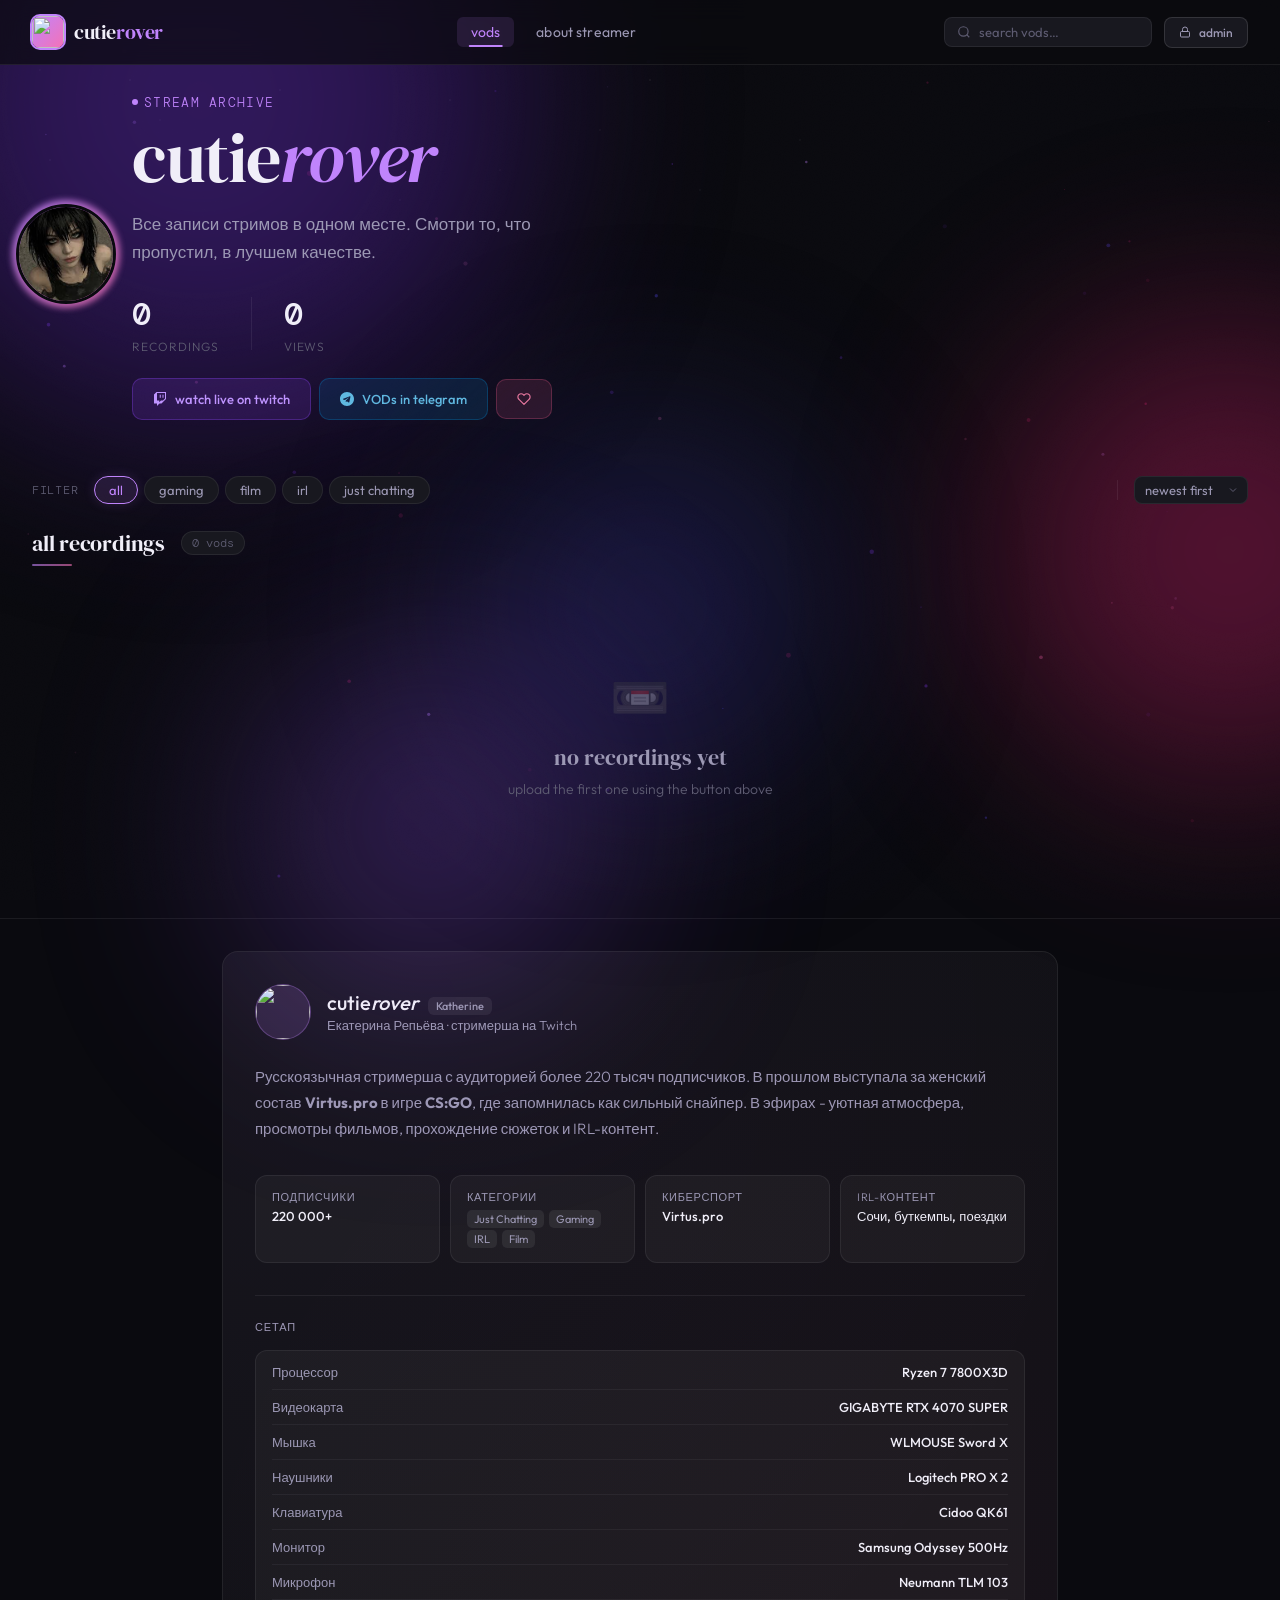
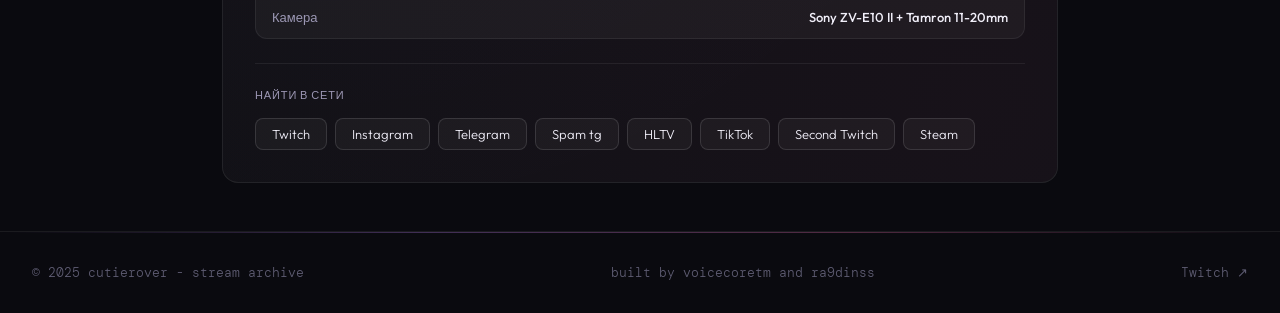
==== index.html @ a07764dd "Add files via upload" ====
<!DOCTYPE html>
<html lang="en">
<head>
<link rel="icon" type="image/png" href="https://i.imgur.com/FLcgea4.jpeg">
<meta charset="UTF-8">
<meta name="viewport" content="width=device-width, initial-scale=1.0, maximum-scale=1.0">
<title>cutierover - stream archive</title>
<link rel="preconnect" href="https://fonts.googleapis.com">
<link href="https://fonts.googleapis.com/css2?family=DM+Serif+Display:ital@0;1&family=DM+Mono:wght@300;400;500&family=Outfit:wght@300;400;500;600&display=swap" rel="stylesheet">
<style>
  *, *::before, *::after { box-sizing: border-box; margin: 0; padding: 0; }

  :root {
    --bg: #0a0a0f;
    --bg2: #111118;
    --bg3: #18181f;
    --bg4: #22222c;
    --surface: #1c1c26;
    --border: rgba(255,255,255,0.07);
    --border2: rgba(255,255,255,0.12);
    --text: #f0eef8;
    --text2: #9c98b4;
    --text3: #5e5c72;
    --accent: #c084fc;
    --accent2: #e879f9;
    --accent-dim: rgba(192,132,252,0.12);
    --accent-glow: rgba(192,132,252,0.25);
    --pink: #f472b6;
    --pink-dim: rgba(244,114,182,0.1);
    --live: #4ade80;
    --live-dim: rgba(74,222,128,0.12);
    --font-serif: 'DM Serif Display', Georgia, serif;
    --font-sans: 'Outfit', sans-serif;
    --font-mono: 'DM Mono', monospace;
  }

  html { scroll-behavior: smooth; overflow-x: hidden; }

  body {
    background: var(--bg);
    color: var(--text);
    font-family: var(--font-sans);
    font-weight: 300;
    min-height: 100vh;
    overflow-x: hidden;
    cursor: default;
  }

  /* Noise overlay */
  body::before {
    content: '';
    position: fixed;
    inset: 0;
    background-image: url("data:image/svg+xml,%3Csvg viewBox='0 0 256 256' xmlns='http://www.w3.org/2000/svg'%3E%3Cfilter id='noise'%3E%3CfeTurbulence type='fractalNoise' baseFrequency='0.9' numOctaves='4' stitchTiles='stitch'/%3E%3C/filter%3E%3Crect width='100%25' height='100%25' filter='url(%23noise)' opacity='0.04'/%3E%3C/svg%3E");
    background-size: 256px;
    pointer-events: none;
    z-index: 0;
    opacity: 0.6;
  }

  /* Gradient orbs */
  .orb {
    position: fixed;
    border-radius: 50%;
    filter: blur(120px);
    pointer-events: none;
    z-index: 0;
    opacity: 0.18;
  }
  .orb-1 { width: 600px; height: 600px; top: -200px; left: -100px; background: #7c3aed; }
  .orb-2 { width: 400px; height: 400px; bottom: 200px; right: -150px; background: #db2777; max-width: none; }
  .orb-3 { width: 300px; height: 300px; top: 40%; left: 40%; background: #4f46e5; opacity: 0.1; }

  /* ── HEADER ── */
  header {
    position: relative;
    z-index: 10;
    border-bottom: 1px solid var(--border);
    backdrop-filter: blur(12px);
    background: rgba(10,10,15,0.7);
    padding: 0 2rem;
  }

  .header-inner {
    max-width: 1280px;
    margin: 0 auto;
    height: 64px;
    display: flex;
    position: relative;
    align-items: center;
    justify-content: space-between;
  }

  .logo {
    display: flex;
    align-items: center;
    gap: 10px;
    text-decoration: none;
  }

  .logo-mark {
    box-shadow: 0 0 0 2px #c084fc;
    width: 32px;
    height: 32px;
    background: linear-gradient(135deg, var(--accent), var(--pink));
    border-radius: 8px;
    display: flex;
    align-items: center;
    justify-content: center;
    font-family: var(--font-serif);
    font-size: 16px;
    color: #fff;
    flex-shrink: 0;
  }

  .logo-text {
    font-family: var(--font-serif);
    font-size: 20px;
    color: var(--text);
    letter-spacing: -0.02em;
  }

  .logo-text span {
    color: var(--accent);
  }

  nav {
    display: flex;
    align-items: center;
    gap: 8px;
  }

  nav a {
    text-decoration: none;
    color: var(--text2);
    font-size: 14px;
    font-weight: 400;
    padding: 6px 14px;
    border-radius: 6px;
    transition: all 0.2s;
    letter-spacing: 0.01em;
  }

  nav a:hover { color: var(--text); background: var(--bg3); }
  nav a.active { color: var(--accent); background: var(--accent-dim); }

  .header-right {
    display: flex;
    align-items: center;
    gap: 12px;
  }

  .search-bar {
    display: flex;
    align-items: center;
    gap: 8px;
    background: var(--bg3);
    border: 1px solid var(--border);
    border-radius: 8px;
    padding: 6px 12px;
    transition: border-color 0.2s;
  }

  .search-bar:focus-within {
    border-color: var(--accent);
  }

  .search-bar svg { color: var(--text3); flex-shrink: 0; }

  .search-bar input {
    background: none;
    border: none;
    outline: none;
    color: var(--text);
    font-family: var(--font-sans);
    font-size: 13px;
    width: 160px;
  }

  .search-bar input::placeholder { color: var(--text3); }

  /* ── HERO ── */
  .hero {
    position: relative;
    z-index: 1;
    max-width: 1280px;
    margin: 0 auto;
    padding: 48px 2rem 32px;
  }

  .hero-profile {
    display: flex;
    flex-direction: column;
    gap: 0;
    margin-bottom: 0;
  }

  .hero-layout {
    display: grid;
    grid-template-columns: 1fr 1fr;
    gap: 24px;
    align-items: start;
    margin-bottom: 32px;
  }

  .hero-right {
    display: flex;
    flex-direction: column;
    gap: 12px;
    padding-top: 0;
  }

  .hero-latest-label {
    font-family: var(--font-mono);
    font-size: 11px;
    color: var(--text3);
    text-transform: uppercase;
    letter-spacing: 0.1em;
    margin-bottom: 4px;
  }

  .hero-latest-card {
    background: var(--surface);
    border: 1px solid var(--border);
    border-radius: 14px;
    overflow: hidden;
    cursor: pointer;
    transition: border-color 0.2s, transform 0.2s;
    flex: 1;
    display: flex;
    flex-direction: column;
  }

  .hero-latest-card:hover {
    border-color: var(--border2);
    transform: translateY(-2px);
  }

  .hero-latest-thumb {
    width: 100%;
    aspect-ratio: 16/9;
    background: linear-gradient(135deg, #1a1025, #0f0818);
    position: relative;
    overflow: hidden;
    display: flex;
    align-items: center;
    justify-content: center;
  }

  .hero-latest-thumb img {
    width: 100%;
    height: 100%;
    object-fit: cover;
    position: absolute;
    inset: 0;
  }

  .hero-latest-play {
    width: 44px;
    height: 44px;
    border-radius: 50%;
    background: rgba(255,255,255,0.12);
    border: 1px solid rgba(255,255,255,0.2);
    display: flex;
    align-items: center;
    justify-content: center;
    backdrop-filter: blur(8px);
    position: relative;
    z-index: 1;
    transition: all 0.2s;
  }

  .hero-latest-card:hover .hero-latest-play {
    background: rgba(192,132,252,0.3);
    border-color: var(--accent);
    transform: scale(1.1);
  }

  .hero-latest-play svg { width: 16px; height: 16px; color: #fff; margin-left: 3px; }

  .hero-latest-dur {
    position: absolute;
    bottom: 8px;
    right: 8px;
    font-family: var(--font-mono);
    font-size: 11px;
    color: #fff;
    background: rgba(0,0,0,0.7);
    padding: 2px 7px;
    border-radius: 4px;
    backdrop-filter: blur(4px);
    z-index: 1;
  }

  .hero-latest-body {
    padding: 12px 14px;
  }

  .hero-latest-title {
    font-size: 13px;
    font-weight: 500;
    color: var(--text);
    line-height: 1.35;
    display: -webkit-box;
    -webkit-line-clamp: 2;
    -webkit-box-orient: vertical;
    overflow: hidden;
    margin-bottom: 6px;
  }

  .hero-latest-meta {
    font-size: 11px;
    color: var(--text3);
    font-family: var(--font-mono);
  }

  .hero-stats-grid {
    display: grid;
    grid-template-columns: 1fr 1fr;
    gap: 10px;
  }

  .hero-stat-box {
    background: var(--surface);
    border: 1px solid var(--border);
    border-radius: 12px;
    padding: 14px 16px;
  }

  .hero-stat-box .stat-num {
    font-size: 26px;
  }

  .hero-stat-box .stat-label {
    font-size: 10px;
  }

.avatar-ring {
  position: relative;
  flex-shrink: 0;
}

  .avatar-ring::before {
    content: '';
    position: absolute;
    inset: -3px;
    border-radius: 50%;
    background: linear-gradient(135deg, var(--accent), var(--pink));
    z-index: 0;
  }

  .avatar {
    position: relative;
    z-index: 1;
    width: 150px;
    height: 150px;
    border-radius: 50%;
    background: var(--bg4);
    border: 3px solid var(--bg);
    display: flex;
    align-items: center;
    justify-content: center;
    font-family: var(--font-serif);
    font-size: 36px;
    color: var(--accent);
    overflow: hidden;
  }

  .avatar img {
    width: 100%;
    height: 100%;
    object-fit: cover;
    display: none;
  }

  .hero-info { flex: 1; }

  .streamer-tag {
    display: inline-flex;
    align-items: center;
    gap: 6px;
    font-family: var(--font-mono);
    font-size: 13px;
    color: var(--accent);
    letter-spacing: 0.1em;
    text-transform: uppercase;
    margin-bottom: 10px;
  }

  .streamer-tag::before {
    content: '';
    width: 6px;
    height: 6px;
    border-radius: 50%;
    background: var(--accent);
    animation: pulse 2s infinite;
  }

  @keyframes pulse {
    0%, 100% { opacity: 1; transform: scale(1); }
    50% { opacity: 0.5; transform: scale(0.8); }
  }

  h1 {
    font-family: var(--font-serif);
    font-size: clamp(3rem, 5.5vw, 5rem);
    font-weight: 400;
    line-height: 1.05;
    letter-spacing: -0.02em;
    color: var(--text);
    margin-bottom: 16px;
  }

  h1 em {
    font-style: italic;
    color: var(--accent);
  }

  .hero-desc {
    font-size: 17px;
    color: var(--text2);
    line-height: 1.6;
    max-width: 480px;
  }

  .hero-stats {
    display: flex;
    gap: 32px;
    margin-top: 28px;
  }

  .stat {
    display: flex;
    flex-direction: column;
    gap: 4px;
  }

  .stat-num {
    font-family: var(--font-mono);
    font-size: 32px;
    font-weight: 500;
    color: var(--text);
    letter-spacing: -0.02em;
  }

  .stat-label {
    font-size: 12px;
    color: var(--text3);
    text-transform: uppercase;
    letter-spacing: 0.08em;
  }

  .stat-divider {
    width: 1px;
    background: var(--border);
    align-self: stretch;
    margin: 4px 0;
  }

  /* Twitch badge */
  .twitch-link {
    display: inline-flex;
    align-items: center;
    gap: 8px;
    text-decoration: none;
    background: rgba(145,71,255,0.15);
    border: 1px solid rgba(145,71,255,0.3);
    color: #bf94ff;
    font-size: 13px;
    font-weight: 500;
    padding: 12px 20px;
    border-radius: 10px;
    transition: all 0.2s;
    margin-top: 0;
  }

  .twitch-link:hover {
    background: rgba(145,71,255,0.25);
    border-color: rgba(145,71,255,0.5);
  }

  .hero-buttons .twitch-link,
  .hero-buttons button.twitch-link {
    margin-top: 0;
  }

  /* ── FILTERS ── */
  .filters-bar {
    position: relative;
    z-index: 5;
    max-width: 1280px;
    margin: 0 auto;
    padding: 0 2rem 24px;
    display: flex;
    align-items: flex-start;
    justify-content: space-between;
    gap: 12px;
    flex-wrap: nowrap;
  }
  .filters-left {
    display: flex;
    align-items: center;
    gap: 12px;
    flex-wrap: wrap;
    flex: 1;
    min-width: 0;
  }
  .filters-left .filter-label {
    margin-right: 4px;
  }
  .filters-right {
    display: flex;
    align-items: center;
    gap: 12px;
    flex-shrink: 0;
  }

  .filter-label {
    font-size: 12px;
    font-family: var(--font-mono);
    color: var(--text3);
    letter-spacing: 0.06em;
    text-transform: uppercase;
    margin-right: 4px;
  }

  .filter-chips {
    display: flex;
    gap: 6px;
    flex-wrap: wrap;
  }

  .chip {
    padding: 5px 14px;
    border-radius: 100px;
    font-size: 13px;
    font-weight: 400;
    border: 1px solid var(--border);
    color: var(--text2);
    background: var(--bg3);
    cursor: pointer;
    transition: all 0.15s;
    user-select: none;
  }

  .chip:hover {
    border-color: var(--border2);
    color: var(--text);
  }

  .chip.active {
    background: var(--accent-dim);
    border-color: var(--accent);
    color: var(--accent);
  }

  .filter-sep {
    width: 1px;
    height: 20px;
    background: var(--border);
    margin: 0 4px;
  }

  .sort-select {
    background: var(--bg3);
    border: 1px solid var(--border);
    color: var(--text2);
    font-family: var(--font-sans);
    font-size: 13px;
    padding: 5px 10px;
    border-radius: 8px;
    outline: none;
    cursor: pointer;
    transition: border-color 0.2s;
    appearance: none;
    padding-right: 28px;
    background-image: url("data:image/svg+xml,%3Csvg xmlns='http://www.w3.org/2000/svg' width='12' height='12' viewBox='0 0 24 24' fill='none' stroke='%235e5c72' stroke-width='2'%3E%3Cpath d='M6 9l6 6 6-6'/%3E%3C/svg%3E");
    background-repeat: no-repeat;
    background-position: right 8px center;
  }

  .sort-select:focus { border-color: var(--accent); }

  /* Upload button */
  .upload-btn {
    margin-left: auto;
    display: inline-flex;
    align-items: center;
    gap: 8px;
    padding: 8px 18px;
    background: linear-gradient(135deg, #7c3aed, #db2777);
    color: #fff;
    font-family: var(--font-sans);
    font-size: 13px;
    font-weight: 500;
    border: none;
    border-radius: 8px;
    cursor: pointer;
    transition: opacity 0.2s, transform 0.15s;
    text-decoration: none;
  }

  .upload-btn:hover { opacity: 0.9; transform: translateY(-1px); }
  .upload-btn:active { transform: translateY(0); }

  /* ── VIDEO GRID ── */
  main {
    position: relative;
    z-index: 1;
    max-width: 1280px;
    margin: 0 auto;
    padding: 0 2rem 40px;
  }

  .section-header {
    display: flex;
    align-items: center;
    gap: 16px;
    margin-bottom: 28px;
  }

  .section-title {
    font-family: var(--font-serif);
    font-size: 22px;
    font-weight: 400;
    color: var(--text);
    letter-spacing: -0.01em;
  }

  .section-count {
    font-family: var(--font-mono);
    font-size: 12px;
    color: var(--text3);
    background: var(--bg3);
    padding: 3px 10px;
    border-radius: 100px;
    border: 1px solid var(--border);
  }

  .video-grid {
    display: grid;
    grid-template-columns: repeat(auto-fill, minmax(300px, 1fr));
    gap: 20px;
  }

  /* ── VOD CARD ── */
  .vod-card {
    background: var(--surface);
    border: 1px solid var(--border);
    border-radius: 14px;
    overflow: hidden;
    cursor: pointer;
    transition: border-color 0.2s, transform 0.2s;
    position: relative;
    display: flex;
    flex-direction: column;
  }

  .vod-card:hover {
    border-color: var(--border2);
    transform: translateY(-3px);
  }

  .vod-thumb {
    position: relative;
    width: 100%;
    aspect-ratio: 16/9;
    background: var(--bg4);
    overflow: hidden;
  }

  .vod-thumb-inner {
    width: 100%;
    height: 100%;
    background: linear-gradient(135deg, #1a1025 0%, #0f0818 50%, #13101f 100%);
    display: flex;
    align-items: center;
    justify-content: center;
    transition: transform 0.3s;
    position: relative;
    overflow: hidden;
  }

  .vod-card:hover .vod-thumb-inner {
    transform: scale(1.04);
  }

  .thumb-pattern {
    position: absolute;
    inset: 0;
    opacity: 0.35;
    background-image: 
      repeating-linear-gradient(45deg, transparent, transparent 30px, rgba(192,132,252,0.1) 30px, rgba(192,132,252,0.1) 31px),
      repeating-linear-gradient(-45deg, transparent, transparent 30px, rgba(244,114,182,0.08) 30px, rgba(244,114,182,0.08) 31px);
  }

  .thumb-icon {
    width: 52px;
    height: 52px;
    border-radius: 50%;
    background: rgba(255,255,255,0.06);
    border: 1px solid rgba(255,255,255,0.1);
    display: flex;
    align-items: center;
    justify-content: center;
    backdrop-filter: blur(8px);
    transition: all 0.2s;
  }

  .vod-card:hover .thumb-icon {
    background: rgba(192,132,252,0.2);
    border-color: var(--accent);
    transform: scale(1.1);
  }

  .thumb-icon svg {
    width: 20px;
    height: 20px;
    color: var(--text);
    margin-left: 3px;
  }

  .vod-duration {
    position: absolute;
    bottom: 8px;
    right: 8px;
    font-family: var(--font-mono);
    font-size: 11px;
    font-weight: 500;
    color: #fff;
    background: rgba(0,0,0,0.7);
    padding: 2px 7px;
    border-radius: 4px;
    backdrop-filter: blur(4px);
    letter-spacing: 0.04em;
  }

  .vod-badge {
    position: absolute;
    top: 8px;
    left: 8px;
    font-size: 10px;
    font-weight: 600;
    text-transform: uppercase;
    letter-spacing: 0.08em;
    padding: 3px 8px;
    border-radius: 4px;
  }

  .badge-new {
    background: var(--accent-dim);
    color: var(--accent);
    border: 1px solid rgba(192,132,252,0.3);
  }

  .badge-live {
    background: var(--live-dim);
    color: var(--live);
    border: 1px solid rgba(74,222,128,0.3);
    display: flex;
    align-items: center;
    gap: 5px;
  }

  .badge-live::before {
    content: '';
    width: 5px;
    height: 5px;
    border-radius: 50%;
    background: var(--live);
    animation: blink 1.2s infinite;
  }

  @keyframes blink {
    0%, 100% { opacity: 1; }
    50% { opacity: 0.3; }
  }

  /* Card body */
  .vod-body {
    padding: 14px 16px 16px;
    display: flex;
    flex-direction: column;
    gap: 8px;
    flex: 1;
  }

  .vod-title {
    font-size: 15px;
    font-weight: 500;
    color: var(--text);
    line-height: 1.35;
    display: -webkit-box;
    -webkit-line-clamp: 2;
    -webkit-box-orient: vertical;
    overflow: hidden;
    letter-spacing: -0.01em;
  }

  .vod-meta {
    display: flex;
    align-items: center;
    gap: 10px;
    font-size: 12px;
    color: var(--text3);
    font-family: var(--font-mono);
  }

  .vod-meta-dot {
    width: 2px;
    height: 2px;
    border-radius: 50%;
    background: var(--text3);
  }

  .vod-tags {
    display: flex;
    gap: 6px;
    flex-wrap: wrap;
    margin-top: 2px;
  }

  .tag {
    font-size: 11px;
    color: var(--text3);
    background: var(--bg4);
    padding: 2px 8px;
    border-radius: 4px;
    border: 1px solid var(--border);
    font-weight: 400;
  }

  .tag-game {
    color: var(--accent);
    background: var(--accent-dim);
    border-color: rgba(192,132,252,0.2);
  }

  .vod-footer {
    display: flex;
    align-items: center;
    justify-content: space-between;
    padding-top: 10px;
    border-top: 1px solid var(--border);
  }

  .vod-views {
    display: flex;
    align-items: center;
    gap: 5px;
    font-size: 12px;
    color: var(--text3);
    font-family: var(--font-mono);
  }

  .vod-actions {
    display: flex;
    gap: 6px;
  }

  .icon-btn {
    width: 30px;
    height: 30px;
    border-radius: 7px;
    background: var(--bg4);
    border: 1px solid var(--border);
    display: flex;
    align-items: center;
    justify-content: center;
    cursor: pointer;
    transition: all 0.15s;
    color: var(--text3);
  }

  .icon-btn:hover {
    border-color: var(--border2);
    color: var(--text);
    background: var(--bg3);
  }

  .icon-btn svg { width: 14px; height: 14px; }

  /* ── UPLOAD MODAL ── */
  .modal-overlay {
    position: fixed;
    inset: 0;
    background: rgba(0,0,0,0.75);
    backdrop-filter: blur(8px);
    z-index: 100;
    display: flex;
    align-items: center;
    justify-content: center;
    padding: 20px;
    opacity: 0;
    visibility: hidden;
    pointer-events: none;
    transition: opacity 0.35s cubic-bezier(0.4, 0, 0.2, 1), visibility 0.35s cubic-bezier(0.4, 0, 0.2, 1);
  }

  .modal-overlay.open {
    opacity: 1;
    visibility: visible;
    pointer-events: all;
  }

  .modal {
    background: var(--bg2);
    border: 1px solid var(--border2);
    border-radius: 20px;
    width: 100%;
    max-width: 520px;
    padding: 32px;
    position: relative;
    animation: modal-in 0.25s ease;
  }

  @keyframes modal-in {
    from { opacity: 0; transform: scale(0.96) translateY(8px); }
    to   { opacity: 1; transform: none; }
  }

  .modal-close {
    position: absolute;
    top: 16px;
    right: 16px;
    width: 32px;
    height: 32px;
    border-radius: 8px;
    background: var(--bg4);
    border: 1px solid var(--border);
    color: var(--text2);
    cursor: pointer;
    display: flex;
    align-items: center;
    justify-content: center;
    transition: all 0.15s;
  }

  .modal-close:hover { color: var(--text); border-color: var(--border2); }

  .modal-title {
    font-family: var(--font-serif);
    font-size: 24px;
    color: var(--text);
    margin-bottom: 6px;
    letter-spacing: -0.01em;
  }

  .modal-sub {
    font-size: 14px;
    color: var(--text2);
    margin-bottom: 28px;
    line-height: 1.5;
  }

  .form-group {
    margin-bottom: 18px;
  }

  .form-label {
    display: block;
    font-size: 12px;
    font-family: var(--font-mono);
    color: var(--text3);
    text-transform: uppercase;
    letter-spacing: 0.08em;
    margin-bottom: 8px;
  }

  .form-input {
    width: 100%;
    background: var(--bg3);
    border: 1px solid var(--border);
    border-radius: 10px;
    padding: 10px 14px;
    color: var(--text);
    font-family: var(--font-sans);
    font-size: 14px;
    outline: none;
    transition: border-color 0.2s;
  }

  .form-input:focus {
    border-color: var(--accent);
  }

  .form-input::placeholder { color: var(--text3); }

  .form-row {
    display: grid;
    grid-template-columns: 1fr 1fr;
    gap: 14px;
  }

  /* Drop zone */
  .drop-zone {
    border: 2px dashed var(--border2);
    border-radius: 12px;
    padding: 36px 20px;
    text-align: center;
    cursor: pointer;
    transition: all 0.2s;
    background: var(--bg3);
    margin-bottom: 18px;
  }

  .drop-zone:hover, .drop-zone.dragover {
    border-color: var(--accent);
    background: var(--accent-dim);
  }

  .drop-icon {
    width: 48px;
    height: 48px;
    border-radius: 12px;
    background: var(--accent-dim);
    border: 1px solid rgba(192,132,252,0.2);
    display: flex;
    align-items: center;
    justify-content: center;
    margin: 0 auto 12px;
    color: var(--accent);
  }

  .drop-icon svg { width: 22px; height: 22px; }

  .drop-text {
    font-size: 14px;
    color: var(--text2);
    margin-bottom: 4px;
  }

  .drop-text strong { color: var(--accent); font-weight: 500; }

  .drop-sub {
    font-size: 12px;
    color: var(--text3);
    font-family: var(--font-mono);
  }

  .form-submit {
    width: 100%;
    padding: 12px;
    background: linear-gradient(135deg, #7c3aed, #db2777);
    color: #fff;
    font-family: var(--font-sans);
    font-size: 15px;
    font-weight: 500;
    border: none;
    border-radius: 10px;
    cursor: pointer;
    transition: opacity 0.2s, transform 0.15s;
    letter-spacing: 0.01em;
  }

  .form-submit:hover { opacity: 0.9; transform: translateY(-1px); }
  .form-submit:active { transform: translateY(0); }

  /* ── PROGRESS ── */
  .upload-progress {
    display: none;
    margin-top: 16px;
  }

  .upload-progress.show { display: block; }

  .progress-label {
    display: flex;
    justify-content: space-between;
    font-size: 12px;
    font-family: var(--font-mono);
    color: var(--text3);
    margin-bottom: 8px;
  }

  .progress-bar {
    height: 4px;
    background: var(--bg4);
    border-radius: 2px;
    overflow: hidden;
  }

  .progress-fill {
    height: 100%;
    background: linear-gradient(90deg, var(--accent), var(--pink));
    border-radius: 2px;
    width: 0%;
    transition: width 0.3s ease;
  }

  /* ── FOOTER ── */
  footer {
    position: relative;
    z-index: 1;
    border-top: 1px solid var(--border);
    padding: 32px 2rem;
    max-width: 1280px;
    margin: 0 auto;
    display: flex;
    align-items: center;
    justify-content: space-between;
    font-size: 13px;
    color: var(--text3);
    font-family: var(--font-mono);
  }

  footer a { color: var(--text3); text-decoration: none; }
  footer a:hover { color: var(--accent); }

  /* ── EMPTY STATE ── */
  .empty-state {
    grid-column: 1 / -1;
    text-align: center;
    padding: 80px 20px;
    display: none;
  }

  .empty-state.show { display: block; }

  .empty-icon {
    font-size: 48px;
    margin-bottom: 16px;
    opacity: 0.3;
  }

  .empty-title {
    font-family: var(--font-serif);
    font-size: 22px;
    color: var(--text2);
    margin-bottom: 8px;
  }

  .empty-sub { font-size: 14px; color: var(--text3); }

  
  /* Search desktop/mobile visibility */
  .search-desktop { display: flex; align-items: center; }
  .search-mobile { display: none; width: 100%; }
  .search-mobile .search-bar { width: 100%; }
  .search-mobile .search-bar input { width: 100%; display: block !important; }

  /* Responsive */
@media (max-width: 768px) {
  /* Header */
  header { width: 100%; }
  .header-inner { width: 100%; padding: 0 16px; gap: 8px; }
  nav { display: none; }
  .search-desktop { display: none !important; }
  .search-mobile { display: block !important; }
  .header-right { gap: 6px; }
  .search-bar { flex: 1; min-width: 0; }
  .search-bar input { width: 100%; font-size: 12px; display: block !important; }
  .upload-btn { font-size: 11px; padding: 6px 10px; }
  .admin-badge { font-size: 10px; padding: 4px 8px; }
  #loginBtn { font-size: 11px; padding: 6px 10px; }

  /* Hero */
  .hero { padding: 24px 16px; }
  .hero-layout { grid-template-columns: 1fr; }
  .hero-right { display: none; }
  .hero-profile { flex-direction: column; align-items: flex-start; gap: 16px; }
  h1 { font-size: 2rem; }
  .hero-desc { font-size: 13px; }
  .hero-stats { gap: 20px; }
  .stat-num { font-size: 1.6rem; }
  .avatar { width: 100px; height: 100px; }
  .hero-desc { max-width: 100%; }
  .hero-info { min-width: 0; overflow: hidden; }

  /* Кнопки — одинаковые, в ряд */
.hero-buttons {
  display: flex !important;
  flex-wrap: wrap !important;
  width: 100%;
  gap: 8px;
  padding-top: 16px !important;
}
  .hero-buttons .twitch-link {
    flex: 1;
    justify-content: center;
    text-align: center;
    font-size: 11px !important;
    padding: 10px 6px !important;
    white-space: nowrap;
  }

  /* Filters */
  .filters-bar { padding: 12px 16px; gap: 8px; flex-wrap: wrap; align-items: flex-start; }
  .filters-left { flex-wrap: wrap; gap: 6px; flex: 1; min-width: 0; }
  .filters-right { flex-shrink: 0; align-self: flex-start; margin-top: 18px; }
  .filter-chips { gap: 6px; flex-wrap: wrap; }
  .chip { font-size: 11px; padding: 5px 10px; }
  .filter-label { font-size: 10px; width: 100%; margin-bottom: 2px; }
  .filter-sep { display: none; }
  .sort-select { font-size: 12px; padding: 5px 10px; }
  .search-mobile { width: 100%; margin-top: 4px; }
  .search-mobile .search-bar { width: 100%; }

  /* Grid — одна колонка на всю ширину */
  #videoGrid {
    grid-template-columns: 1fr !important;
    padding: 0 16px 16px !important;
  }
  .vod-card { border-radius: 12px; }
  .vod-thumb { height: 200px; }

  /* Section header */
  .section-header { padding: 16px 16px 12px; }
  .section-title { font-size: 1.4rem; }

  /* About */
  .about-section { padding: 24px 16px; }
  .about-container { padding: 20px 16px; border-radius: 14px; }
  .about-header { flex-direction: column; gap: 12px; }
  .about-avatar { width: 56px; height: 56px; }
  .about-name h2 { font-size: 18px; }
  .about-cards { grid-template-columns: 1fr 1fr; gap: 8px; }
  .about-card { padding: 12px; }
  .about-links { gap: 8px; }
  .about-link-btn { font-size: 12px; padding: 7px 12px; }

  /* Modals */
  .player-modal { padding: 12px; border-radius: 12px; }
  .player-title { font-size: 15px; }
  .modal-content { padding: 20px 16px; border-radius: 14px; margin: 10px; }
  .form-row { grid-template-columns: 1fr; }
  .modal-title { font-size: 18px; }
  .auth-modal { padding: 24px 16px; border-radius: 14px; margin: 16px; }
  .auth-title { font-size: 18px; }

  /* Footer */
  footer { flex-direction: column; gap: 8px; text-align: center; padding: 20px 16px; }
}

/* Avatar — меньше на мобилке */
.avatar { width: 100px; height: 100px; }

/* Hero layout — убираем лишний отступ */
.hero { padding: 24px 16px 24px; }
  }

  .hero-buttons {
    display: flex;
    flex-wrap: wrap;
    gap: 10px;
    margin-top: 4px;
  }

  /* Fade-in animation for cards */
  .vod-card {
    animation: card-in 0.4s ease both;
  }

  /* ── AUTH ── */
  .auth-modal-overlay {
    position: fixed;
    inset: 0;
    background: rgba(0,0,0,0.75);
    backdrop-filter: blur(8px);
    z-index: 9999;
    display: flex;
    align-items: center;
    justify-content: center;
    opacity: 0;
    visibility: hidden;
    pointer-events: none;
    transition: opacity 0.35s cubic-bezier(0.4, 0, 0.2, 1), visibility 0.35s cubic-bezier(0.4, 0, 0.2, 1);
  }
  .auth-modal-overlay.open {
    opacity: 1;
    visibility: visible;
    pointer-events: all;
  }
  .auth-modal {
    background: var(--bg2);
    border: 1px solid var(--border2);
    border-radius: 18px;
    padding: 36px;
    width: 100%;
    max-width: 380px;
    position: relative;
  }
  .auth-title {
    font-family: var(--font-serif);
    font-size: 22px;
    color: var(--text);
    margin-bottom: 6px;
  }
  .auth-sub {
    font-size: 13px;
    color: var(--text3);
    margin-bottom: 24px;
  }
  .auth-error {
    font-size: 12px;
    color: #f87171;
    margin-top: 10px;
    min-height: 16px;
    font-family: var(--font-mono);
  }
  .auth-btn {
    width: 100%;
    padding: 11px;
    background: linear-gradient(135deg, #7c3aed, #db2777);
    color: #fff;
    font-family: var(--font-sans);
    font-size: 14px;
    font-weight: 500;
    border: none;
    border-radius: 10px;
    cursor: pointer;
    margin-top: 14px;
    transition: opacity 0.2s;
  }
  .auth-btn:hover { opacity: 0.9; }
  .auth-hint {
    font-size: 11px;
    color: var(--text3);
    margin-top: 14px;
    line-height: 1.5;
    font-family: var(--font-mono);
  }

  /* Admin badge in header */
  .admin-badge {
    display: inline-flex;
    align-items: center;
    gap: 6px;
    font-size: 11px;
    font-family: var(--font-mono);
    color: var(--accent);
    background: var(--accent-dim);
    border: 1px solid rgba(192,132,252,0.3);
    padding: 4px 10px;
    border-radius: 6px;
    cursor: pointer;
    transition: background 0.2s;
  }
  .admin-badge:hover { background: rgba(192,132,252,0.2); }
  .admin-badge svg { width: 10px; height: 10px; }

  @keyframes card-in {
    from { opacity: 0; transform: translateY(12px); }
    to   { opacity: 1; transform: none; }
  }

  .vod-card:nth-child(1) { animation-delay: 0.05s; }
  .vod-card:nth-child(2) { animation-delay: 0.10s; }
  .vod-card:nth-child(3) { animation-delay: 0.15s; }
  .vod-card:nth-child(4) { animation-delay: 0.20s; }
  .vod-card:nth-child(5) { animation-delay: 0.25s; }
  .vod-card:nth-child(6) { animation-delay: 0.30s; }
  .vod-card:nth-child(7) { animation-delay: 0.35s; }
  .vod-card:nth-child(8) { animation-delay: 0.40s; }
  .vod-card:nth-child(9) { animation-delay: 0.45s; }
 .about-section {
  max-width: 900px;
  margin: 0 auto;
  padding: 2rem 2rem 3rem;
}
 
.about-container {
  background: rgba(255,255,255,0.03);
  border: 1px solid rgba(255,255,255,0.08);
  border-radius: 16px;
  padding: 2rem;
}
 
.about-header {
  display: flex;
  align-items: center;
  gap: 16px;
  margin-bottom: 1.5rem;
}
 
.about-avatar {
  width: 56px;
  height: 56px;
  border-radius: 50%;
  background: rgba(192,132,252,0.15);
  border: 1px solid rgba(192,132,252,0.3);
  display: flex;
  align-items: center;
  justify-content: center;
  font-size: 18px;
  font-weight: 500;
  color: #c084fc;
  flex-shrink: 0;
}
 
.about-name h2 {
  margin: 0 0 2px;
  font-size: 20px;
  font-weight: 500;
  color: var(--text, #f0eef8);
}
 
.about-name p {
  margin: 0;
  font-size: 13px;
  color: var(--text2, #9c98b4);
}
 
.about-badge {
  display: inline-block;
  font-size: 11px;
  font-style: normal;
  padding: 2px 8px;
  border-radius: 6px;
  background: rgba(255,255,255,0.07);
  color: var(--text2, #9c98b4);
  margin-left: 6px;
  vertical-align: middle;
}
 
.about-bio {
  font-size: 15px;
  line-height: 1.75;
  color: var(--text2, #9c98b4);
  margin: 0 0 2rem;
}
 
.about-cards {
  display: grid;
  grid-template-columns: repeat(auto-fit, minmax(160px, 1fr));
  gap: 10px;
  margin-bottom: 2rem;
}
 
.about-card {
  background: rgba(255,255,255,0.04);
  border: 1px solid rgba(255,255,255,0.07);
  border-radius: 12px;
  padding: 0.9rem 1rem;
}
 
.about-card-label {
  font-size: 11px;
  color: var(--text2, #9c98b4);
  margin-bottom: 4px;
  text-transform: uppercase;
  letter-spacing: 0.06em;
}
 
.about-card-value {
  font-size: 13px;
  font-weight: 500;
  color: var(--text, #f0eef8);
}
 
.about-tag {
  display: inline-block;
  font-size: 11px;
  padding: 2px 7px;
  border-radius: 5px;
  background: rgba(255,255,255,0.07);
  color: var(--text2, #9c98b4);
  margin: 2px 2px 0 0;
  font-weight: 400;
}
 
.about-divider {
  border-top: 1px solid rgba(255,255,255,0.07);
  margin: 1.5rem 0;
}
 
.about-section-label {
  font-size: 11px;
  font-weight: 500;
  color: var(--text2, #9c98b4);
  letter-spacing: 0.08em;
  text-transform: uppercase;
  margin-bottom: 1rem;
}
 
.about-specs {
  background: rgba(255,255,255,0.04);
  border: 1px solid rgba(255,255,255,0.07);
  border-radius: 12px;
  padding: 0.25rem 1rem;
  margin-bottom: 1.5rem;
}
 
.about-spec-row {
  display: flex;
  justify-content: space-between;
  align-items: center;
  padding: 9px 0;
  border-bottom: 1px solid rgba(255,255,255,0.05);
}
 
.about-spec-row:last-child {
  border-bottom: none;
}
 
.about-spec-key {
  font-size: 13px;
  color: var(--text2, #9c98b4);
}
 
.about-spec-val {
  font-size: 13px;
  font-weight: 500;
  color: var(--text, #f0eef8);
  text-align: right;
}
 
.about-links {
  display: flex;
  flex-wrap: wrap;
  gap: 8px;
}
 
.about-link-btn {
  display: inline-flex;
  align-items: center;
  gap: 6px;
  padding: 7px 16px;
  border: 1px solid rgba(255,255,255,0.12);
  border-radius: 8px;
  font-size: 13px;
  color: var(--text, #f0eef8);
  text-decoration: none;
  background: rgba(255,255,255,0.04);
  transition: background 0.2s;
}
 
.about-link-btn:hover {
  background: rgba(255,255,255,0.09);
}
 .support-btn {
  display: inline-flex;
  align-items: center;
  justify-content: center;
  padding: 0 16px;
  height: 36px;
  border-radius: 8px;
  background: rgba(255,255,255,0.05);
  border: 1px solid rgba(255,255,255,0.12);
  cursor: pointer;
  transition: transform 0.15s, background 0.15s;
  align-self: center;
}
.support-btn:hover { background: rgba(255,255,255,0.09); transform: none; }
.support-btn:active { transform: scale(0.98); }
.support-btn svg { width: 16px; height: 16px; fill: none; stroke: #d4537e; stroke-width: 2; stroke-linecap: round; stroke-linejoin: round; }
  position: relative;
  width: 56px;
  height: 56px;
  border-radius: 50%;
  background: rgba(255,255,255,0.05);
  border: 1px solid rgba(255,255,255,0.12);
  display: flex;
  align-items: center;
  justify-content: center;
  cursor: pointer;
  transition: transform 0.15s, background 0.15s;
}
.support-btn:hover { background: rgba(255,255,255,0.09); transform: scale(1.08); }
.support-btn:active { transform: scale(0.96); }
.support-btn svg { width: 22px; height: 22px; fill: none; stroke: #d4537e; stroke-width: 2; stroke-linecap: round; stroke-linejoin: round; }
 
.support-overlay {
  display: flex;
  position: fixed;
  inset: 0;
  background: rgba(0,0,0,0.6);
  z-index: 9999;
  align-items: center;
  justify-content: center;
  opacity: 0;
  visibility: hidden;
  pointer-events: none;
  transition: opacity 0.35s cubic-bezier(0.4, 0, 0.2, 1), visibility 0.35s cubic-bezier(0.4, 0, 0.2, 1);
}
.support-overlay.open {
  opacity: 1;
  visibility: visible;
  pointer-events: all;
}
 
.support-modal {
  background: var(--bg2, #111118);
  border: 1px solid rgba(255,255,255,0.1);
  border-radius: 16px;
  padding: 1.5rem;
  width: 340px;
  max-width: 90vw;
  position: relative;
  pointer-events: auto;
}
 
.support-modal-close {
  position: absolute;
  top: 12px;
  right: 12px;
  width: 36px;
  height: 36px;
  border-radius: 10px;
  background: rgba(255,255,255,0.06);
  border: 1.5px solid rgba(255,255,255,0.12);
  color: var(--text2, #9c98b4);
  cursor: pointer;
  font-size: 18px;
  line-height: 1;
  display: flex;
  align-items: center;
  justify-content: center;
  transition: all 0.3s cubic-bezier(0.4, 0, 0.2, 1);
  padding: 0;
}
.support-modal-close:hover {
  border-color: var(--pink);
  background: var(--pink-dim);
  color: var(--pink);
  transform: rotate(90deg) scale(1.1);
  box-shadow: 0 0 0 3px rgba(244,114,182,0.12), 0 0 20px rgba(244,114,182,0.25);
}
.support-modal-close:active {
  transform: rotate(90deg) scale(0.95);
}
 
.support-modal-title {
  font-size: 16px;
  font-weight: 500;
  color: var(--text, #f0eef8);
  margin: 0 0 4px;
}
.support-modal-sub {
  font-size: 13px;
  color: var(--text2, #9c98b4);
  margin: 0 0 1.25rem;
}
 
.support-da-btn {
  display: flex;
  align-items: center;
  justify-content: center;
  gap: 8px;
  width: 100%;
  padding: 10px;
  border-radius: 10px;
  border: 1px solid rgba(255,255,255,0.1);
  background: rgba(255,255,255,0.05);
  color: var(--text, #f0eef8);
  font-size: 14px;
  cursor: pointer;
  text-decoration: none;
  transition: background 0.15s;
  margin-bottom: 10px;
  box-sizing: border-box;
}
.support-da-btn:hover { background: rgba(255,255,255,0.09); }
 
.support-method {
  background: rgba(255,255,255,0.04);
  border: 1px solid rgba(255,255,255,0.08);
  border-radius: 10px;
  padding: 0.9rem 1rem;
}
.support-method-label {
  font-size: 11px;
  color: var(--text3, #5e5c72);
  text-transform: uppercase;
  letter-spacing: 0.06em;
  margin-bottom: 8px;
}
.support-method-row {
  display: flex;
  align-items: center;
  justify-content: space-between;
  gap: 8px;
}
.support-method-val {
  font-size: 12px;
  font-weight: 500;
  color: var(--text, #f0eef8);
  word-break: break-all;
  flex: 1;
}
.support-copy-btn {
  flex-shrink: 0;
  background: none;
  border: 1px solid rgba(255,255,255,0.12);
  border-radius: 8px;
  padding: 4px 10px;
  font-size: 12px;
  color: var(--text2, #9c98b4);
  cursor: pointer;
  transition: background 0.15s;
  white-space: nowrap;
}
.support-copy-btn:hover { background: rgba(255,255,255,0.07); }

  /* === ПЛАВНЫЕ АНИМАЦИИ МОДАЛЬНЫХ ОКОН (без ломки pointer-events) === */

  /* Modal overlay — оригинал использует display:none/flex, мы анимируем через visibility+opacity */
  .modal-overlay {
    transition: opacity 0.35s cubic-bezier(0.4, 0, 0.2, 1), visibility 0.35s;
  }
  .modal-overlay:not(.open) {
    opacity: 0;
    visibility: hidden;
  }
  .modal-overlay.open {
    opacity: 1;
    visibility: visible;
  }
  .modal-overlay:not(.open) .modal {
    transform: scale(0.94) translateY(12px);
    opacity: 0;
  }
  .modal-overlay.open .modal {
    transform: scale(1) translateY(0);
    opacity: 1;
  }
  .modal {
    transition: transform 0.4s cubic-bezier(0.34, 1.56, 0.64, 1), 
                opacity 0.3s cubic-bezier(0.4, 0, 0.2, 1);
  }

  /* Auth modal */
  .auth-modal-overlay {
    transition: opacity 0.35s cubic-bezier(0.4, 0, 0.2, 1), visibility 0.35s;
  }
  .auth-modal-overlay:not(.open) {
    opacity: 0;
    visibility: hidden;
  }
  .auth-modal-overlay.open {
    opacity: 1;
    visibility: visible;
  }
  .auth-modal-overlay:not(.open) .auth-modal {
    transform: scale(0.94) translateY(12px);
    opacity: 0;
  }
  .auth-modal-overlay.open .auth-modal {
    transform: scale(1) translateY(0);
    opacity: 1;
  }
  .auth-modal {
    transition: transform 0.4s cubic-bezier(0.34, 1.56, 0.64, 1), 
                opacity 0.3s cubic-bezier(0.4, 0, 0.2, 1);
  }

  /* Support modal */
  .support-overlay {
    transition: opacity 0.35s cubic-bezier(0.4, 0, 0.2, 1), visibility 0.35s;
  }
  .support-overlay:not(.open) {
    opacity: 0;
    visibility: hidden;
  }
  .support-overlay.open {
    opacity: 1;
    visibility: visible;
  }
  .support-overlay:not(.open) .support-modal {
    transform: scale(0.94) translateY(12px);
    opacity: 0;
  }
  .support-overlay.open .support-modal {
    transform: scale(1) translateY(0);
    opacity: 1;
  }
  .support-modal {
    transition: transform 0.4s cubic-bezier(0.34, 1.56, 0.64, 1), 
                opacity 0.3s cubic-bezier(0.4, 0, 0.2, 1);
  }

  /* === УЛУЧШЕННЫЕ СВЕЧЕНИЯ И АНИМАЦИИ === */

  /* Анимированные градиентные шары */
  .orb {
    filter: blur(100px);
    opacity: 0.4;
  }
  .orb-1 {
    width: 700px; height: 700px;
    top: -250px; left: -150px;
    background: radial-gradient(circle, #7c3aed 0%, #4c1d95 60%, transparent 100%);
    animation: orbFloat1 10s ease-in-out infinite;
  }
  .orb-2 {
    width: 500px; height: 500px;
    bottom: 100px; right: -200px;
    background: radial-gradient(circle, #db2777 0%, #9d174d 60%, transparent 100%);
    animation: orbFloat2 12s ease-in-out infinite;
  }
  .orb-3 {
    width: 400px; height: 400px;
    top: 45%; left: 35%;
    background: radial-gradient(circle, #4f46e5 0%, #312e81 60%, transparent 100%);
    opacity: 0.3 !important;
    animation: orbFloat3 15s ease-in-out infinite;
  }
  .orb-4 {
    position: fixed;
    border-radius: 50%;
    filter: blur(120px);
    pointer-events: none;
    z-index: 0;
    width: 350px; height: 350px;
    bottom: -100px; left: 20%;
    background: radial-gradient(circle, #c084fc 0%, #7c3aed 60%, transparent 100%);
    opacity: 0.35;
    animation: orbFloat4 17s ease-in-out infinite;
  }

  @keyframes orbFloat1 {
    0%, 100% { transform: translate(0, 0) scale(1); }
    25% { transform: translate(120px, 80px) scale(1.2); }
    50% { transform: translate(-60px, 160px) scale(0.9); }
    75% { transform: translate(80px, -40px) scale(1.15); }
  }
  @keyframes orbFloat2 {
    0%, 100% { transform: translate(0, 0) scale(1); }
    25% { transform: translate(-100px, -120px) scale(1.3); }
    50% { transform: translate(60px, -60px) scale(0.85); }
    75% { transform: translate(-80px, 40px) scale(1.2); }
  }
  @keyframes orbFloat3 {
    0%, 100% { transform: translate(0, 0) scale(1); }
    33% { transform: translate(80px, -100px) scale(1.25); }
    66% { transform: translate(-40px, 60px) scale(0.9); }
  }
  @keyframes orbFloat4 {
    0%, 100% { transform: translate(0, 0) scale(1); }
    33% { transform: translate(-80px, -60px) scale(1.3); }
    66% { transform: translate(60px, -80px) scale(0.85); }
  }

  /* === HOVER ДЛЯ LATEST RECORDING КАК У ОБЫЧНЫХ КАРТОЧЕК === */
  .hero-latest-card {
    position: relative;
    transition: border-color 0.3s ease, transform 0.35s cubic-bezier(0.34, 1.56, 0.64, 1), box-shadow 0.3s ease;
  }
  .hero-latest-card::before {
    content: '';
    position: absolute;
    inset: -1px;
    border-radius: 15px;
    padding: 1px;
    background: linear-gradient(135deg, transparent 40%, rgba(192,132,252,0.3) 50%, transparent 60%);
    -webkit-mask: linear-gradient(#fff 0 0) content-box, linear-gradient(#fff 0 0);
    -webkit-mask-composite: xor;
    mask-composite: exclude;
    opacity: 0;
    transition: opacity 0.5s ease;
    pointer-events: none;
    z-index: 2;
  }
  .hero-latest-card:hover::before {
    opacity: 1;
    animation: borderGlow 2s ease-in-out infinite;
  }
  .hero-latest-card:hover {
    border-color: var(--border2);
    transform: translateY(-3px);
    box-shadow: 0 8px 32px rgba(192,132,252,0.08), 0 2px 8px rgba(0,0,0,0.3);
  }
  .hero-latest-card:hover .hero-latest-thumb img,
  .hero-latest-card:hover .hero-latest-thumb .hero-latest-play {
    transform: scale(1.04);
  }
  .hero-latest-thumb img,
  .hero-latest-thumb .hero-latest-play {
    transition: transform 0.3s ease;
  }
  .hero-latest-card:hover .hero-latest-play {
    background: rgba(192,132,252,0.3);
    border-color: var(--accent);
    transform: scale(1.1);
    box-shadow: 0 0 20px rgba(192,132,252,0.4);
  }
  /* Glow-рамка для latest card при hover */
  .hero-latest-card::after {
    content: '';
    position: absolute;
    inset: -2px;
    border-radius: 16px;
    background: linear-gradient(135deg, var(--accent), var(--pink), var(--accent));
    background-size: 200% 200%;
    opacity: 0;
    transition: opacity 0.4s ease;
    z-index: -1;
    filter: blur(8px);
    animation: gradientShift 3s ease infinite;
  }
  .hero-latest-card:hover::after {
    opacity: 0.4;
  }
  @keyframes gradientShift {
    0%, 100% { background-position: 0% 50%; }
    50% { background-position: 100% 50%; }
  }

  /* Светящиеся границы обычных карточек при hover */
  .vod-card::before {
    content: '';
    position: absolute;
    inset: -1px;
    border-radius: 15px;
    padding: 1px;
    background: linear-gradient(135deg, transparent 40%, rgba(192,132,252,0.3) 50%, transparent 60%);
    -webkit-mask: linear-gradient(#fff 0 0) content-box, linear-gradient(#fff 0 0);
    -webkit-mask-composite: xor;
    mask-composite: exclude;
    opacity: 0;
    transition: opacity 0.5s ease;
    pointer-events: none;
    z-index: 2;
  }
  .vod-card:hover::before {
    opacity: 1;
    animation: borderGlow 2s ease-in-out infinite;
  }
  @keyframes borderGlow {
    0%, 100% { background-position: 0% 50%; }
    50% { background-position: 100% 50%; }
  }

  /* Пульсирующее свечение для live индикатора */
  @keyframes livePulse {
    0%, 100% { box-shadow: 0 0 4px var(--live), 0 0 8px var(--live), 0 0 12px var(--live); }
    50% { box-shadow: 0 0 8px var(--live), 0 0 16px var(--live), 0 0 24px var(--live); }
  }

  /* Светящийся аватар */
  .avatar-ring::before {
    inset: -4px;
    background: linear-gradient(135deg, var(--accent), var(--pink), var(--accent));
    background-size: 200% 200%;
    animation: avatarGlow 4s ease infinite;
    filter: blur(3px);
    opacity: 0.8;
  }
  @keyframes avatarGlow {
    0%, 100% { background-position: 0% 50%; filter: blur(3px) brightness(1); }
    50% { background-position: 100% 50%; filter: blur(5px) brightness(1.3); }
  }

  /* Светящийся эффект для кнопок */
  .upload-btn {
    position: relative;
    overflow: hidden;
  }
  .upload-btn::before {
    content: '';
    position: absolute;
    inset: -2px;
    border-radius: 10px;
    background: linear-gradient(135deg, #7c3aed, #db2777, #7c3aed);
    background-size: 200% 200%;
    z-index: -1;
    opacity: 0;
    transition: opacity 0.3s ease;
    filter: blur(6px);
    animation: gradientShift 3s ease infinite;
  }
  .upload-btn:hover::before {
    opacity: 0.6;
  }

  /* Светящийся эффект для twitch-link кнопок */
  .twitch-link {
    position: relative;
    overflow: hidden;
    transition: all 0.3s cubic-bezier(0.4, 0, 0.2, 1);
  }
  .twitch-link:hover {
    transform: translateY(-2px);
    box-shadow: 0 8px 25px rgba(145,71,255,0.25);
  }

  /* Плавные переходы */
  .chip, .icon-btn, .about-link-btn, .support-da-btn, .support-copy-btn, .modal-close, .support-modal-close {
    transition: all 0.25s cubic-bezier(0.4, 0, 0.2, 1);
  }

  /* Улучшенный hover для карточек */
  .vod-card {
    transition: border-color 0.3s ease, transform 0.35s cubic-bezier(0.34, 1.56, 0.64, 1), box-shadow 0.3s ease;
  }
  .vod-card:hover {
    box-shadow: 0 8px 32px rgba(192,132,252,0.08), 0 2px 8px rgba(0,0,0,0.3);
  }

  /* Плавный скроллбар */
  ::-webkit-scrollbar { width: 6px; }
  ::-webkit-scrollbar-track { background: var(--bg); }
  ::-webkit-scrollbar-thumb { background: var(--bg4); border-radius: 3px; }
  ::-webkit-scrollbar-thumb:hover { background: var(--accent); }

  /* Плавное появление секций */
  .hero, .filters-bar, main, .about-section, footer {
    animation: fadeInUp 0.8s cubic-bezier(0.4, 0, 0.2, 1) both;
  }
  .hero { animation-delay: 0.1s; }
  .filters-bar { animation-delay: 0.2s; }
  main { animation-delay: 0.3s; }
  .about-section { animation-delay: 0.4s; }
  footer { animation-delay: 0.5s; }

  @keyframes fadeInUp {
    from { opacity: 0; transform: translateY(20px); }
    to { opacity: 1; transform: translateY(0); }
  }

  /* About section glow */
  .about-container {
    position: relative;
    overflow: hidden;
  }
  .about-container::before {
    content: '';
    position: absolute;
    top: -50%; left: -50%;
    width: 200%; height: 200%;
    background: radial-gradient(circle at 30% 30%, rgba(192,132,252,0.03) 0%, transparent 50%),
                radial-gradient(circle at 70% 70%, rgba(219,39,119,0.03) 0%, transparent 50%);
    animation: aboutGlow 8s ease-in-out infinite;
    pointer-events: none;
  }
  @keyframes aboutGlow {
    0%, 100% { transform: rotate(0deg); }
    50% { transform: rotate(180deg); }
  }

  /* Светящийся эффект для стат-боксов */
  .hero-stat-box {
    position: relative;
    overflow: hidden;
    transition: all 0.3s ease;
  }
  .hero-stat-box::after {
    content: '';
    position: absolute;
    top: 0; left: -100%;
    width: 100%; height: 100%;
    background: linear-gradient(90deg, transparent, rgba(192,132,252,0.05), transparent);
    transition: left 0.6s ease;
  }
  .hero-stat-box:hover::after {
    left: 100%;
  }
  .hero-stat-box:hover {
    border-color: var(--border2);
    transform: translateY(-2px);
    box-shadow: 0 4px 20px rgba(192,132,252,0.06);
  }

  /* Улучшенный drop zone */
  .drop-zone {
    transition: all 0.3s cubic-bezier(0.4, 0, 0.2, 1);
    position: relative;
    overflow: hidden;
  }
  .drop-zone::before {
    content: '';
    position: absolute;
    inset: 0;
    background: radial-gradient(circle at center, rgba(192,132,252,0.08) 0%, transparent 70%);
    opacity: 0;
    transition: opacity 0.3s ease;
  }
  .drop-zone:hover::before, .drop-zone.dragover::before {
    opacity: 1;
  }

  /* Плавный progress bar */
  .progress-fill {
    transition: width 0.5s cubic-bezier(0.4, 0, 0.2, 1);
    box-shadow: 0 0 10px rgba(192,132,252,0.5);
  }

  /* Светящийся input при фокусе */
  .form-input:focus {
    box-shadow: 0 0 0 3px rgba(192,132,252,0.15), 0 0 20px rgba(192,132,252,0.08);
  }

  /* Улучшенный search bar */
  .search-bar {
    transition: all 0.3s ease;
  }
  .search-bar:focus-within {
    box-shadow: 0 0 0 2px rgba(192,132,252,0.2), 0 4px 20px rgba(192,132,252,0.1);
  }

  /* Плавная анимация для навигации */
  nav a {
    position: relative;
    overflow: hidden;
  }
  nav a::after {
    content: '';
    position: absolute;
    bottom: 0; left: 50%;
    width: 0; height: 2px;
    background: var(--accent);
    transition: all 0.3s cubic-bezier(0.4, 0, 0.2, 1);
    transform: translateX(-50%);
    border-radius: 1px;
  }
  nav a:hover::after, nav a.active::after {
    width: 60%;
  }

  /* Светящийся footer */
  footer {
    position: relative;
  }
  footer::before {
    content: '';
    position: absolute;
    top: 0; left: 0; right: 0;
    height: 1px;
    background: linear-gradient(90deg, transparent, var(--accent), var(--pink), transparent);
    opacity: 0.3;
  }

  /* Улучшенный empty state */
  .empty-state.show {
    animation: emptyPulse 3s ease-in-out infinite;
  }
  @keyframes emptyPulse {
    0%, 100% { opacity: 1; }
    50% { opacity: 0.7; }
  }

  /* Светящийся эффект для тегов */
  .tag-game {
    transition: all 0.25s ease;
  }
  .tag-game:hover {
    box-shadow: 0 0 8px rgba(192,132,252,0.3);
    transform: translateY(-1px);
  }

  /* Плавное появление чата */
  #chatPanel {
    transition: all 0.4s cubic-bezier(0.4, 0, 0.2, 1);
  }

  /* Светящийся play button */
  .hero-latest-play, .thumb-icon {
    transition: all 0.3s cubic-bezier(0.34, 1.56, 0.64, 1);
  }

  /* Улучшенный load more button */
  #loadMoreBtn {
    transition: all 0.3s cubic-bezier(0.4, 0, 0.2, 1);
    position: relative;
    overflow: hidden;
  }
  #loadMoreBtn::before {
    content: '';
    position: absolute;
    inset: -2px;
    border-radius: 12px;
    background: linear-gradient(135deg, var(--accent), var(--pink));
    opacity: 0;
    transition: opacity 0.3s ease;
    filter: blur(8px);
    z-index: -1;
  }
  #loadMoreBtn:hover::before {
    opacity: 0.4;
  }
  #loadMoreBtn:hover {
    transform: translateY(-2px);
    border-color: var(--accent);
    color: var(--accent);
  }

  /* Улучшенный admin badge */
  .admin-badge {
    transition: all 0.3s ease;
    position: relative;
    overflow: hidden;
  }
  .admin-badge:hover {
    box-shadow: 0 0 15px rgba(192,132,252,0.2);
  }

  /* Светящийся логотип */
  .logo-mark {
    transition: all 0.3s ease;
    position: relative;
  }
  .logo-mark::after {
    content: '';
    position: absolute;
    inset: -3px;
    border-radius: 10px;
    background: linear-gradient(135deg, var(--accent), var(--pink));
    opacity: 0;
    transition: opacity 0.3s ease;
    filter: blur(6px);
    z-index: -1;
  }
  .logo:hover .logo-mark::after {
    opacity: 0.5;
  }
  .logo:hover .logo-mark {
    transform: scale(1.05);
  }

  /* Плавный hover для about cards */
  .about-card {
    transition: all 0.3s cubic-bezier(0.4, 0, 0.2, 1);
    position: relative;
    overflow: hidden;
  }
  .about-card:hover {
    transform: translateY(-3px);
    border-color: rgba(255,255,255,0.15);
    box-shadow: 0 8px 24px rgba(0,0,0,0.2);
  }
  .about-card::before {
    content: '';
    position: absolute;
    top: 0; left: -100%;
    width: 100%; height: 100%;
    background: linear-gradient(90deg, transparent, rgba(192,132,252,0.03), transparent);
    transition: left 0.6s ease;
  }
  .about-card:hover::before {
    left: 100%;
  }

  /* Светящийся about-link-btn */
  .about-link-btn {
    transition: all 0.25s cubic-bezier(0.4, 0, 0.2, 1);
    position: relative;
    overflow: hidden;
  }
  .about-link-btn:hover {
    transform: translateY(-2px);
    box-shadow: 0 4px 15px rgba(192,132,252,0.1);
    border-color: rgba(192,132,252,0.3);
  }

  /* Улучшенный support button */
  .support-btn {
    transition: all 0.3s cubic-bezier(0.34, 1.56, 0.64, 1);
  }
  .support-btn:hover {
    transform: scale(1.1);
    box-shadow: 0 0 20px rgba(212,83,126,0.3);
  }

  /* Плавное появление сообщений чата */
  #chatMessages > div {
    animation: chatMsgIn 0.3s cubic-bezier(0.4, 0, 0.2, 1) both;
  }
  @keyframes chatMsgIn {
    from { opacity: 0; transform: translateX(10px); }
    to { opacity: 1; transform: translateX(0); }
  }

  /* Светящийся эффект для section-header */
  .section-header {
    position: relative;
  }
  .section-header::after {
    content: '';
    position: absolute;
    bottom: -8px; left: 0;
    width: 40px; height: 2px;
    background: linear-gradient(90deg, var(--accent), var(--pink));
    border-radius: 1px;
    opacity: 0.6;
  }

  /* Улучшенный select */
  .sort-select {
    transition: all 0.3s ease;
  }
  .sort-select:focus {
    box-shadow: 0 0 0 2px rgba(192,132,252,0.2);
  }

  /* Плавный hover для chips */
  .chip {
    transition: all 0.25s cubic-bezier(0.4, 0, 0.2, 1);
    position: relative;
    overflow: hidden;
  }
  .chip:hover {
    transform: translateY(-1px);
    box-shadow: 0 4px 12px rgba(192,132,252,0.08);
  }
  .chip.active {
    box-shadow: 0 0 12px rgba(192,132,252,0.15);
  }

  /* Мерцающие звезды на фоне */
  .stars {
    position: fixed;
    inset: 0;
    pointer-events: none;
    z-index: 0;
    background-image: 
      radial-gradient(1px 1px at 20px 30px, rgba(255,255,255,0.15), transparent),
      radial-gradient(1px 1px at 40px 70px, rgba(255,255,255,0.1), transparent),
      radial-gradient(1px 1px at 50px 160px, rgba(255,255,255,0.15), transparent),
      radial-gradient(1px 1px at 90px 40px, rgba(255,255,255,0.1), transparent),
      radial-gradient(1px 1px at 130px 80px, rgba(255,255,255,0.15), transparent),
      radial-gradient(1px 1px at 160px 120px, rgba(255,255,255,0.1), transparent),
      radial-gradient(1px 1px at 200px 50px, rgba(255,255,255,0.15), transparent),
      radial-gradient(1px 1px at 230px 180px, rgba(255,255,255,0.1), transparent),
      radial-gradient(1px 1px at 280px 90px, rgba(255,255,255,0.15), transparent),
      radial-gradient(1px 1px at 320px 150px, rgba(255,255,255,0.1), transparent),
      radial-gradient(1px 1px at 360px 60px, rgba(255,255,255,0.15), transparent),
      radial-gradient(1px 1px at 400px 200px, rgba(255,255,255,0.1), transparent),
      radial-gradient(1px 1px at 450px 100px, rgba(255,255,255,0.15), transparent),
      radial-gradient(1px 1px at 500px 170px, rgba(255,255,255,0.1), transparent),
      radial-gradient(1px 1px at 550px 40px, rgba(255,255,255,0.15), transparent),
      radial-gradient(1px 1px at 600px 130px, rgba(255,255,255,0.1), transparent),
      radial-gradient(1px 1px at 650px 80px, rgba(255,255,255,0.15), transparent),
      radial-gradient(1px 1px at 700px 190px, rgba(255,255,255,0.1), transparent),
      radial-gradient(1px 1px at 750px 50px, rgba(255,255,255,0.15), transparent),
      radial-gradient(1px 1px at 800px 140px, rgba(255,255,255,0.1), transparent);
    animation: twinkle 4s ease-in-out infinite alternate;
  }
  @keyframes twinkle {
    0% { opacity: 0.3; }
    100% { opacity: 0.8; }
  }

  /* Плавная анимация для счетчиков */
  .stat-num {
    transition: all 0.3s ease;
  }

  /* Улучшенный player modal */
  #playerContainer {
    box-shadow: 0 0 60px rgba(0,0,0,0.5), 0 0 100px rgba(192,132,252,0.03);
  }

  /* Светящийся close button */
  .modal-close, .support-modal-close {
    transition: all 0.25s cubic-bezier(0.4, 0, 0.2, 1);
  }
  .modal-close:hover, .support-modal-close:hover {
    transform: rotate(90deg);
    box-shadow: 0 0 15px rgba(244,114,182,0.3);
  }

  /* Плавный hover для icon-btn */
  .icon-btn {
    transition: all 0.25s cubic-bezier(0.34, 1.56, 0.64, 1);
  }
  .icon-btn:hover {
    transform: scale(1.15);
    box-shadow: 0 0 12px rgba(192,132,252,0.15);
  }

  /* Светящийся эффект для form-submit */
  .form-submit {
    position: relative;
    overflow: hidden;
  }
  .form-submit::after {
    content: '';
    position: absolute;
    top: -50%; left: -50%;
    width: 200%; height: 200%;
    background: radial-gradient(circle, rgba(255,255,255,0.2) 0%, transparent 60%);
    opacity: 0;
    transition: opacity 0.3s ease;
  }
  .form-submit:hover::after {
    opacity: 1;
  }
  .form-submit:hover {
    box-shadow: 0 8px 30px rgba(124,58,237,0.3);
  }

  /* Улучшенный auth button */
  .auth-btn {
    position: relative;
    overflow: hidden;
    transition: all 0.3s ease;
  }
  .auth-btn:first-of-type:hover {
    box-shadow: 0 8px 25px rgba(124,58,237,0.25);
  }

  /* Плавный hover для footer links */
  footer a {
    transition: all 0.25s ease;
    position: relative;
  }
  footer a::after {
    content: '';
    position: absolute;
    bottom: -2px; left: 0;
    width: 0; height: 1px;
    background: var(--accent);
    transition: width 0.3s ease;
  }
  footer a:hover::after {
    width: 100%;
  }

  /* Улучшенный about-avatar */
  .about-avatar {
    transition: all 0.3s cubic-bezier(0.4, 0, 0.2, 1);
  }
  .about-avatar:hover {
    transform: scale(1.05);
    box-shadow: 0 0 20px rgba(192,132,252,0.2);
  }

  /* Светящийся эффект для about-specs */
  .about-specs {
    position: relative;
    overflow: hidden;
  }
  .about-specs::before {
    content: '';
    position: absolute;
    top: 0; left: -100%;
    width: 100%; height: 100%;
    background: linear-gradient(90deg, transparent, rgba(192,132,252,0.02), transparent);
    transition: left 1s ease;
  }
  .about-specs:hover::before {
    left: 100%;
  }

  /* Плавный hover для support-method */
  .support-method {
    transition: all 0.3s ease;
  }
  .support-method:hover {
    border-color: rgba(255,255,255,0.15);
    transform: translateY(-1px);
  }

  /* Светящийся copy button */
  .support-copy-btn {
    transition: all 0.25s ease;
  }
  .support-copy-btn:hover {
    border-color: var(--accent);
    color: var(--accent);
    box-shadow: 0 0 10px rgba(192,132,252,0.15);
  }

  /* Плавный hover для support-da-btn */
  .support-da-btn {
    transition: all 0.3s ease;
    position: relative;
    overflow: hidden;
  }
  .support-da-btn::before {
    content: '';
    position: absolute;
    inset: -2px;
    border-radius: 12px;
    background: linear-gradient(135deg, #7c3aed, #db2777);
    opacity: 0;
    transition: opacity 0.3s ease;
    filter: blur(8px);
    z-index: -1;
  }
  .support-da-btn:hover::before {
    opacity: 0.4;
  }
  .support-da-btn:hover {
    transform: translateY(-2px);
    border-color: rgba(192,132,252,0.3);
  }

  /* Улучшенный noise overlay */
  body::before {
    opacity: 0.4;
    animation: noise 8s steps(10) infinite;
  }
  @keyframes noise {
    0%, 100% { transform: translate(0, 0); }
    10% { transform: translate(-2%, -2%); }
    20% { transform: translate(2%, 2%); }
    30% { transform: translate(-1%, 1%); }
    40% { transform: translate(1%, -1%); }
    50% { transform: translate(-2%, 2%); }
    60% { transform: translate(2%, -2%); }
    70% { transform: translate(-1%, -1%); }
    80% { transform: translate(1%, 1%); }
    90% { transform: translate(-2%, -1%); }
  }

  
  /* Search desktop/mobile visibility */
  .search-desktop { display: flex; align-items: center; }
  .search-mobile { display: none; width: 100%; }
  .search-mobile .search-bar { width: 100%; }
  .search-mobile .search-bar input { width: 100%; display: block !important; }

  /* Responsive */
  @media (max-width: 768px) {
    .orb { display: none; }
    .stars { display: none; }
    .vod-card::before, .hero-latest-card::before { display: none; }
  }



/* ═══ ИНТЕРАКТИВНЫЕ ЧАСТИЦЫ ═══ */
#particleCanvas {
  position: fixed;
  inset: 0;
  z-index: 0;
  pointer-events: none;
  opacity: 0.6;
}
/* ═══ /ИНТЕРАКТИВНЫЕ ЧАСТИЦЫ ═══ */

</style>
<base target="_blank">
<base target="_blank">
</head>
<body>
<canvas id="particleCanvas" style="position:fixed;inset:0;z-index:0;pointer-events:none;opacity:0.6;"></canvas>


<div class="stars"></div>

<div class="orb orb-1"></div>
<div class="orb orb-2"></div>
<div class="orb orb-3"></div>
<div class="orb orb-4"></div>

<!-- HEADER -->
<header>
  <div class="header-inner">
    <a href="#" class="logo">
     <div class="logo-mark" style="padding:0;overflow:hidden;border-radius:8px;"><img src="https://i.imgur.com/rNexn9C.jpeg" style="width:100%;height:100%;object-fit:cover;display:block;"></div>
      <span class="logo-text">cutie<span>rover</span></span>
    </a>

    <nav>
      <a href="#" class="active">vods</a>
      <a href="#about" class="nav-link">about streamer</a>
    </nav>

      <div class="header-right">
        <div class="search-desktop">
        <div class="search-bar">
          <svg width="14" height="14" viewBox="0 0 24 24" fill="none" stroke="currentColor" stroke-width="2"><circle cx="11" cy="11" r="8"/><path d="m21 21-4.35-4.35"/></svg>
          <input type="text" id="searchInput" placeholder="search vods…" oninput="filterCards()">
        </div>
      </div>
        <button class="upload-btn" id="uploadBtn" onclick="openModal()" style="display:none">
          <svg width="14" height="14" viewBox="0 0 24 24" fill="none" stroke="currentColor" stroke-width="2"><path d="M21 15v4a2 2 0 0 1-2 2H5a2 2 0 0 1-2-2v-4"/><polyline points="17 8 12 3 7 8"/><line x1="12" y1="3" x2="12" y2="15"/></svg>
          upload recording
        </button>
        <span class="admin-badge" id="adminBadge" style="display:none" onclick="logoutAdmin()">
          <svg viewBox="0 0 24 24" fill="none" stroke="currentColor" stroke-width="2"><circle cx="12" cy="8" r="4"/><path d="M4 20c0-4 3.6-7 8-7s8 3 8 7"/></svg>
          admin · logout
        </span>
        <button class="upload-btn" id="loginBtn" onclick="openAuthModal()" style="background: var(--bg3); border: 1px solid var(--border2); color: var(--text2); font-size:12px; padding: 7px 14px;">
          <svg width="12" height="12" viewBox="0 0 24 24" fill="none" stroke="currentColor" stroke-width="2"><rect x="3" y="11" width="18" height="11" rx="2"/><path d="M7 11V7a5 5 0 0 1 10 0v4"/></svg>
          admin
        </button>
      </div>
  </div>
</header>

<!-- HERO -->
<section class="hero">
  <div class="hero-layout">
  <div class="hero-profile" style="margin-bottom:0;display:flex;flex-direction:column;">
    <div style="display:flex;align-items:center;gap:16px;flex-wrap:wrap;min-width:0;overflow:visible;width:100%;">
    <div class="avatar-ring" style="flex-shrink:0;">
      <div class="avatar">
        <img src="[data-uri]" alt="cutierover" id="avatarImg" style="display:block">
        <span id="avatarFallback" style="display:none">✦</span>
      </div>
    </div>
    <div class="hero-info" style="min-width:0;overflow:hidden;">
      <div class="streamer-tag">stream archive</div>
      <h1>cutie<em>rover</em></h1>
      <p class="hero-desc">Все записи стримов в одном месте. Смотри то, что пропустил, в лучшем качестве.</p>
      <div class="hero-stats">
        <div class="stat">
          <span class="stat-num" id="statVods">0</span>
          <span class="stat-label">recordings</span>
        </div>
       <div class="stat-divider"></div>
        <div class="stat">
          <span class="stat-num" id="statViews">0</span>
          <span class="stat-label">views</span>
        </div>
      </div>
      <div class="hero-buttons" style="padding-top:24px;display:flex;flex-wrap:nowrap;gap:8px;align-items:center;">
        <a href="https://twitch.tv/cutierover" target="_blank" class="twitch-link">
          <svg width="14" height="14" viewBox="0 0 24 24" fill="currentColor"><path d="M11.571 4.714h1.715v5.143H11.57zm4.715 0H18v5.143h-1.714zM6 0L1.714 4.286v15.428h5.143V24l4.286-4.286h3.428L22.286 12V0zm14.571 11.143l-3.428 3.428h-3.429l-3 3v-3H6.857V1.714h13.714z"/></svg>
          watch live on twitch
        </a>
        <a href="https://t.me/cutievods" target="_blank" class="twitch-link" style="background:rgba(0,136,204,0.15);border-color:rgba(0,136,204,0.3);color:#60b8e0;" onmouseover="this.style.background='rgba(0,136,204,0.3)'" onmouseout="this.style.background='rgba(0,136,204,0.15)'">
          <svg width="14" height="14" viewBox="0 0 24 24" fill="currentColor"><path d="M12 0C5.373 0 0 5.373 0 12s5.373 12 12 12 12-5.373 12-12S18.627 0 12 0zm5.894 8.221-1.97 9.28c-.145.658-.537.818-1.084.508l-3-2.21-1.447 1.394c-.16.16-.295.295-.605.295l.213-3.053 5.56-5.023c.242-.213-.054-.333-.373-.12L8.32 13.617l-2.96-.924c-.643-.204-.657-.643.136-.953l11.57-4.461c.537-.194 1.006.131.828.942z"/></svg>
          VODs in telegram
        </a>
        <button class="twitch-link" onclick="document.getElementById('supportOverlay').classList.add('open')" style="background:rgba(212,83,126,0.15);border-color:rgba(212,83,126,0.3);color:#e8789f;cursor:pointer;font-family:var(--font-sans);font-size:13px;font-weight:500;" onmouseover="this.style.background='rgba(212,83,126,0.28)'" onmouseout="this.style.background='rgba(212,83,126,0.15)'">
          <svg width="14" height="14" viewBox="0 0 24 24" fill="none" stroke="currentColor" stroke-width="2" stroke-linecap="round" stroke-linejoin="round"><path d="M20.84 4.61a5.5 5.5 0 0 0-7.78 0L12 5.67l-1.06-1.06a5.5 5.5 0 0 0-7.78 7.78l1.06 1.06L12 21.23l7.78-7.78 1.06-1.06a5.5 5.5 0 0 0 0-7.78z"/></svg>
        </button>

      </div>
    </div>

    </div>
  </div>
  <!-- RIGHT COLUMN -->
  <div class="hero-right" id="heroRight" style="display:none">
    <div class="hero-latest-label">latest recording</div>
    <div class="hero-latest-card" id="heroLatestCard">
      <div class="hero-latest-thumb" id="heroLatestThumb">
        <div class="hero-latest-play">
          <svg viewBox="0 0 24 24" fill="currentColor"><polygon points="5,3 19,12 5,21"/></svg>
        </div>
        <span class="hero-latest-dur" id="heroLatestDur"></span>
      </div>
      <div class="hero-latest-body">
        <div class="hero-latest-title" id="heroLatestTitle">—</div>
        <div class="hero-latest-meta" id="heroLatestMeta"></div>
      </div>
    </div>
    <div class="hero-stats-grid">
      <div class="hero-stat-box" id="twitchStatusBox" style="cursor:pointer;display:flex;flex-direction:column;justify-content:space-between;" onclick="window.open('https://twitch.tv/cutierover','_blank')">
        <div style="display:flex;align-items:center;gap:8px;">
          <span id="liveIndicator" style="width:8px;height:8px;border-radius:50%;background:#f87171;box-shadow:0 0 6px #f87171;flex-shrink:0;display:block"></span>
          <div class="stat-label" style="margin:0" id="liveLabel">offline</div>
        </div>
        <div>
          <div class="stat-num" id="statFollowers">—</div>
          <div class="stat-label">followers</div>
        </div>
      </div>
      <div class="hero-stat-box" style="cursor:pointer;display:flex;flex-direction:column;justify-content:space-between;" onclick="window.open('https://twitch.tv/cutierover','_blank')">
        <div class="stat-label">viewers now</div>
        <div>
          <div class="stat-num" id="statViewers">—</div>
        </div>
      </div>
    </div>
  </div>

  </div><!-- end hero-layout -->
</section>

<!-- FILTERS -->
<div class="filters-bar">
  <div class="filters-left">
    <span class="filter-label">filter</span>
    <div class="filter-chips">
      <span class="chip active" onclick="filterByTag('all', this)">all</span>
      <span class="chip" onclick="filterByTag('gaming', this)">gaming</span>
      <span class="chip" onclick="filterByTag('film', this)">film</span>
      <span class="chip" onclick="filterByTag('irl', this)">irl</span>
      <span class="chip" onclick="filterByTag('just chatting', this)">just chatting</span>
    </div>
    <div class="search-mobile">
      <div class="search-bar">
        <svg width="14" height="14" viewBox="0 0 24 24" fill="none" stroke="currentColor" stroke-width="2"><circle cx="11" cy="11" r="8"/><path d="m21 21-4.35-4.35"/></svg>
        <input type="text" id="searchInputMobile" placeholder="search vods…" oninput="filterCards()">
      </div>
    </div>
  </div>
  <div class="filters-right">
    <div class="filter-sep"></div>
    <select class="sort-select" onchange="sortCards(this.value)">
      <option value="newest">newest first</option>
      <option value="oldest">oldest first</option>
      <option value="views">most viewed</option>
    </select>
  </div>
</div>

<!-- MAIN GRID -->
<main>
  <div class="section-header">
    <h2 class="section-title">all recordings</h2>
    <span class="section-count" id="countBadge">0 vods</span>
  </div>

  <div class="video-grid" id="videoGrid">
    <!-- Cards injected by JS -->
    <div class="empty-state" id="emptyState">
      <div class="empty-icon">📼</div>
      <div class="empty-title">no recordings yet</div>
      <div class="empty-sub">upload the first one using the button above</div>
    </div>
  </div>
</main>
 <hr style="border:none; border-top: 1px solid rgba(255,255,255,0.07); max-width:1280px; margin: 0 auto;">
 <section id="about" class="about-section">
  <div class="about-container">
 
    <div class="about-header">
      <div class="about-avatar"><img src="https://i.imgur.com/wPoHiLZ.jpeg" style="width:100%;height:100%;border-radius:50%;object-fit:cover;"></div>
      <div class="about-name">
        <h2>cutie<em>rover</em> <span class="about-badge">Katherine</span></h2>
        <p>Екатерина Репьёва · стримерша на Twitch</p>
      </div>
    </div>
 
    <p class="about-bio">
      Русскоязычная стримерша с аудиторией более 220 тысяч подписчиков.
      В прошлом выступала за женский состав <strong>Virtus.pro</strong> в игре <strong>CS:GO</strong>,
      где запомнилась как сильный снайпер. В эфирах - уютная атмосфера,
      просмотры фильмов, прохождение сюжеток и IRL-контент.
    </p>
 
    <div class="about-cards">
      <div class="about-card">
        <div class="about-card-label">Подписчики</div>
        <div class="about-card-value">220 000+</div>
      </div>
      <div class="about-card">
        <div class="about-card-label">Категории</div>
        <div class="about-card-value">
          <span class="about-tag">Just Chatting</span>
          <span class="about-tag">Gaming</span>
          <span class="about-tag">IRL</span>
          <span class="about-tag">Film</span>
        </div>
      </div>
      <div class="about-card">
        <div class="about-card-label">Киберспорт</div>
        <div class="about-card-value">Virtus.pro</div>
      </div>
      <div class="about-card">
        <div class="about-card-label">IRL-контент</div>
        <div class="about-card-value">Сочи, буткемпы, поездки</div>
      </div>
    </div>
 
    <div class="about-divider"></div>
 
    <div class="about-section-label">Сетап</div>
    <div class="about-specs">
      <div class="about-spec-row">
        <span class="about-spec-key">Процессор</span>
        <span class="about-spec-val">Ryzen 7 7800X3D</span>
      </div>
      <div class="about-spec-row">
        <span class="about-spec-key">Видеокарта</span>
        <span class="about-spec-val">GIGABYTE RTX 4070 SUPER</span>
      </div>
      <div class="about-spec-row">
        <span class="about-spec-key">Мышка</span>
        <span class="about-spec-val">WLMOUSE Sword X</span>
      </div>
      <div class="about-spec-row">
        <span class="about-spec-key">Наушники</span>
        <span class="about-spec-val">Logitech PRO X 2</span>
      </div>
      <div class="about-spec-row">
        <span class="about-spec-key">Клавиатура</span>
        <span class="about-spec-val">Cidoo QK61</span>
      </div>
      <div class="about-spec-row">
        <span class="about-spec-key">Монитор</span>
        <span class="about-spec-val">Samsung Odyssey 500Hz</span>
      </div>
      <div class="about-spec-row">
        <span class="about-spec-key">Микрофон</span>
        <span class="about-spec-val">Neumann TLM 103</span>
      </div>
      <div class="about-spec-row">
        <span class="about-spec-key">Камера</span>
        <span class="about-spec-val">Sony ZV-E10 II + Tamron 11-20mm</span>
      </div>
    </div>
 
    <div class="about-divider"></div>
 
    <div class="about-section-label">Найти в сети</div>
    <div class="about-links">
      <a href="https://twitch.tv/cutierover" target="_blank" class="about-link-btn">Twitch</a>
      <a href="https://instagram.com/ne.cutierover" target="_blank" class="about-link-btn">Instagram</a>
      <a href="https://t.me/cutierover" target="_blank" class="about-link-btn">Telegram</a>
      <a href="https://t.me/ctrvr" target="_blank" class="about-link-btn">Spam tg</a>
      <a href="https://www.hltv.org/player/22026/katherine" target="_blank" class="about-link-btn">HLTV</a>
      <a href="https://www.tiktok.com/@ne.cutierover?is_from_webapp=1&sender_device=pc" target="_blank" class="about-link-btn">TikTok</a>
      <a href="https://www.twitch.tv/ne_cutierover" target="_blank" class="about-link-btn">Second Twitch</a>
      <a href="https://steamcommunity.com/id/cutierover" target="_blank" class="about-link-btn">Steam</a>
    </div>
 
  </div>
</section>
<!-- FOOTER -->
<footer style="border-top: 1px solid var(--border);">
  <span>© 2025 cutierover - stream archive</span>
  <span>built by <a href="https://twitch.tv/voicecoretm">voicecoretm</a> and <a href="https://twitch.tv/ra9dinss">ra9dinss</a></span>
  <a href="https://twitch.tv/cutierover" target="_blank">Twitch ↗</a>
</footer>

<!-- VIDEO PLAYER MODAL -->
<div class="modal-overlay" id="playerOverlay" onclick="handlePlayerOverlayClick(event)">
  <div class="modal" style="max-width:1400px;padding:20px;width:95vw;">
    <button class="modal-close player-x" onclick="closePlayer()">
      <svg width="14" height="14" viewBox="0 0 24 24" fill="none" stroke="currentColor" stroke-width="2"><line x1="18" y1="6" x2="6" y2="18"/><line x1="6" y1="6" x2="18" y2="18"/></svg>
    </button>
    <h2 class="modal-title" id="playerTitle" style="margin-bottom:16px;font-size:18px;padding-right:32px;"></h2>
    <div id="playerContainer" style="width:100%;display:flex;gap:0;border-radius:10px;overflow:hidden;background:#000;height:60vh;">
      <div style="flex:1;min-width:0;position:relative;display:flex;align-items:center;justify-content:center;">
        <video id="videoPlayer" controls style="width:100%;height:100%;display:none;" preload="metadata"></video>
        <iframe id="iframePlayer" style="width:100%;height:100%;border:none;display:none;" allowfullscreen allow="autoplay"></iframe>
        <div id="playerMsg" style="color:var(--text2);font-size:14px;text-align:center;padding:20px;display:none;"></div>
      </div>
      <div id="chatPanel" style="display:none;width:320px;flex-shrink:0;border-left:1px solid var(--border);background:#0e0e10;flex-direction:column;">
        <div style="padding:10px 14px;border-bottom:1px solid var(--border);display:flex;align-items:center;gap:8px;">
          <span style="font-family:var(--font-mono);font-size:11px;color:var(--text3);text-transform:uppercase;letter-spacing:0.08em;">chat replay</span>
          <span id="chatCount" style="font-family:var(--font-mono);font-size:10px;color:var(--text3);margin-left:auto;"></span>
        </div>
        <div id="chatMessages" style="flex:1;overflow-y:auto;padding:8px 0;scroll-behavior:smooth;"></div>
      </div>
    </div>
    <div style="margin-top:12px;display:flex;gap:8px;flex-wrap:wrap;" id="playerMeta"></div>
  </div>
</div>

<!-- AUTH MODAL -->
<div class="auth-modal-overlay" id="authOverlay">
  <div class="auth-modal">
    <div class="auth-title">admin login</div>
    <div class="auth-sub" id="authSubText">enter your credentials</div>
    <input type="email" class="form-input" id="authEmail" placeholder="email" style="width:100%;margin-bottom:10px" onkeydown="if(event.key==='Enter')submitAuth()">
    <input type="password" class="form-input" id="authPassword" placeholder="password" style="width:100%" onkeydown="if(event.key==='Enter')submitAuth()">
    <div class="auth-error" id="authError"></div>
    <button class="auth-btn" onclick="submitAuth()">sign in</button>
    <button class="auth-btn" onclick="closeAuthModal()" style="background:var(--bg4);margin-top:8px;">cancel</button>
  </div>
</div>

<!-- UPLOAD MODAL -->
<div class="modal-overlay" id="modalOverlay" onclick="handleOverlayClick(event)">
  <div class="modal">
    <button class="modal-close" onclick="closeModal()">
      <svg width="14" height="14" viewBox="0 0 24 24" fill="none" stroke="currentColor" stroke-width="2"><line x1="18" y1="6" x2="6" y2="18"/><line x1="6" y1="6" x2="18" y2="18"/></svg>
    </button>

    <h2 class="modal-title">upload recording</h2>
    <p class="modal-sub">Add a new stream VOD to the archive. Fill in the details below.</p>
   
    <div class="form-group">
      <label class="form-label">duration</label>
<div style="display:grid;grid-template-columns:1fr 1fr 1fr;gap:8px;">
  <input type="number" class="form-input" id="vodDurH" placeholder="h" min="0">
  <input type="number" class="form-input" id="vodDurM" placeholder="m" min="0" max="59">
  <input type="number" class="form-input" id="vodDurS" placeholder="s" min="0" max="59">
</div>
    </div>
   
    <div class="form-group">
      <label class="form-label">stream title</label>
      <input type="text" class="form-input" id="vodTitle" placeholder="e.g. cozy minecraft stream ✦">
    </div>

    <div class="form-row">
      <div class="form-group">
        <label class="form-label">date</label>
        <input type="date" class="form-input" id="vodDate">
      </div>
      <div class="form-group">
        <label class="form-label">category</label>
        <select class="form-input" id="vodCategory">
          <option value="gaming">gaming</option>
          <option value="just chatting">just chatting</option>
          <option value="irl">irl</option>
          <option value="film">film</option>
        </select>
      </div>
    </div>

    <div class="form-group">
      <label class="form-label">game / tags (comma separated)</label>
      <input type="text" class="form-input" id="vodTags" placeholder="e.g. minecraft, chill, 100 days">
    </div>

    <div class="form-group">
      <label class="form-label">video url <span style="color:var(--text3);font-size:10px;text-transform:none;letter-spacing:0">(Google Drive, archive.org, direct link)</span></label>
      <input type="text" class="form-input" id="vodUrl" placeholder="https://archive.org/download/... or Google Drive link">
    </div>
    <div class="form-group">
      <label class="form-label">chat json <span style="color:var(--text3);font-size:10px;text-transform:none;letter-spacing:0">(ссылка на JSON чата с GitHub)</span></label>
      <input type="text" class="form-input" id="vodChat" placeholder="https://raw.githubusercontent.com/...">
    </div>
    <div class="form-group">
      <label class="form-label">thumbnail <span style="color:var(--text3);font-size:10px;text-transform:none;letter-spacing:0">(необязательно — ссылка на картинку)</span></label>
      <input type="text" class="form-input" id="vodThumbnail" placeholder="https://i.imgur.com/... или ссылка из Discord">
    </div>
    <button class="form-submit" onclick="submitVod()">publish recording</button>

    <div class="upload-progress" id="uploadProgress">
      <div class="progress-label">
        <span id="progressText">uploading…</span>
        <span id="progressPct">0%</span>
      </div>
      <div class="progress-bar">
        <div class="progress-fill" id="progressFill"></div>
      </div>
    </div>
  </div>
</div>

<script>
// ─── SUPABASE CONFIG ──────────────────────────────────────
// Замени эти два значения своими из Supabase → Project Settings → API
const SUPABASE_URL = 'https://xlthawdoooosskuluumy.supabase.co';
const SUPABASE_KEY = 'eyJhbGciOiJIUzI1NiIsInR5cCI6IkpXVCJ9.eyJpc3MiOiJzdXBhYmFzZSIsInJlZiI6InhsdGhhd2Rvb29vc3NrdWx1dW15Iiwicm9sZSI6ImFub24iLCJpYXQiOjE3NzkyNTgxNDcsImV4cCI6MjA5NDgzNDE0N30.qKR9VApdkJfQxJliRJVE4p8bvIrvDTT06Q4EFvnEtsM';

async function sbFetch(path, options = {}) {
  const token = (supabaseSession && supabaseSession.access_token) ? supabaseSession.access_token : SUPABASE_KEY;
  const res = await fetch(SUPABASE_URL + '/rest/v1/' + path, {
    headers: {
      'apikey': SUPABASE_KEY,
      'Authorization': 'Bearer ' + token,
      'Content-Type': 'application/json',
      'Prefer': options.prefer || 'return=representation',
      ...options.headers
    },
    method: options.method || 'GET',
    body: options.body ? JSON.stringify(options.body) : undefined
  });
  if (!res.ok) {
    const err = await res.text();
    throw new Error(err);
  }
  const text = await res.text();
  return text ? JSON.parse(text) : null;
}

async function loadVods() {
  try {
    const data = await sbFetch('vods?order=date.desc,id.desc');
    return data || [];
  } catch (e) {
    console.error('Ошибка загрузки:', e);
    return [];
  }
}

async function insertVod(vod) {
  return sbFetch('vods', { method: 'POST', body: vod });
}

async function deleteVodDb(id) {
  return sbFetch('vods?id=eq.' + id, { method: 'DELETE', prefer: '' });
}

async function incrementViews(id, currentViews) {
  return sbFetch('vods?id=eq.' + id, {
    method: 'PATCH',
    body: { views: currentViews + 1 },
    prefer: ''
  });
}

let vods = [];
let currentFilter = 'all';
let currentSort = 'newest';
let searchQuery = '';
let visibleCount = 3;
let selectedFile = null;

// ─── RENDER ───────────────────────────────────────────────
function formatDuration(seconds) {
  if (!seconds) return '—';
  const h = Math.floor(seconds / 3600);
  const m = Math.floor((seconds % 3600) / 60);
  const s = seconds % 60;
  return h > 0 
    ? `${h}:${String(m).padStart(2,'0')}:${String(s).padStart(2,'0')}`
    : `${m}:${String(s).padStart(2,'0')}`;
}

function formatDate(dateStr) {
  if (!dateStr) return '';
  const d = new Date(dateStr);
  return d.toLocaleDateString('en-GB', { day:'numeric', month:'short', year:'numeric' });
}

function formatViews(n) {
  if (n >= 1000) return (n / 1000).toFixed(1) + 'k';
  return String(n);
}

function timeAgo(dateStr) {
  if (!dateStr) return '';
  const diff = Date.now() - new Date(dateStr).getTime();
  const days = Math.floor(diff / 86400000);
  if (days === 0) return 'today';
  if (days === 1) return 'yesterday';
  if (days < 7) return `${days}d ago`;
  if (days < 30) return `${Math.floor(days/7)}w ago`;
  if (days < 365) return `${Math.floor(days/30)}mo ago`;
  return `${Math.floor(days/365)}y ago`;
}

function makeCard(vod, idx) {
  const isNew = (Date.now() - new Date(vod.date).getTime()) < 86400000 * 3;
  const tags = (vod.tags || '').split(',').map(t => t.trim()).filter(Boolean);

  const badge = isNew
    ? `<span class="vod-badge badge-new">new</span>`
    : '';

  const tagHtml = [
    vod.category ? `<span class="tag tag-game" onclick="event.stopPropagation();filterByTagName('${vod.category}')" style="cursor:pointer">${vod.category}</span>` : '',
    ...tags.slice(0,2).map(t => `<span class="tag" onclick="event.stopPropagation();filterByTagName('${t.toLowerCase()}')" style="cursor:pointer">${t}</span>`)
  ].join('');

  // Цвета заглушки по категории
  const categoryColors = {
    'gaming':       ['#1a0a2e', '#2d1060', '#7c3aed'],
    'just chatting':['#0a1a2e', '#102040', '#3b82f6'],
    'irl':          ['#1a0a1a', '#2d1040', '#db2777'],
    'variety':      ['#0a1a0a', '#102010', '#16a34a'],
  };
  const colors = categoryColors[(vod.category||'').toLowerCase()] || ['#0f0818', '#1a1025', '#7c3aed'];
  const initials = (vod.title || '?').split(' ').slice(0,2).map(w => w[0]).join('').toUpperCase();

  const thumbInner = vod.thumbnail
    ? `<img src="${vod.thumbnail}" style="width:100%;height:100%;object-fit:cover;position:absolute;inset:0;" onerror="this.style.display='none';this.nextElementSibling.style.display='flex'">`
    + `<div class="vod-thumb-inner" style="display:none;background:linear-gradient(135deg,${colors[0]} 0%,${colors[1]} 60%,${colors[2]}22 100%);"><div class="thumb-pattern"></div><div style="font-family:var(--font-serif);font-size:28px;color:${colors[2]};opacity:0.6;z-index:1">${initials}</div></div>`
    : `<div class="vod-thumb-inner" style="background:linear-gradient(135deg,${colors[0]} 0%,${colors[1]} 60%,${colors[2]}22 100%);">
        <div class="thumb-pattern"></div>
        <div style="font-family:var(--font-serif);font-size:28px;color:${colors[2]};opacity:0.6;z-index:1">${initials}</div>
       </div>`;

  return `
  <div class="vod-card" data-id="${vod.id}" data-category="${vod.category || ''}" data-date="${vod.date || ''}" data-views="${vod.views || 0}" data-duration="${vod.duration || 0}" data-title="${(vod.title || '').toLowerCase()}" style="animation-delay:${idx * 0.05}s">
    <div class="vod-thumb">
      ${thumbInner}
      ${badge}
      <span class="vod-duration">${formatDuration(vod.duration)}</span>
    </div>
    <div class="vod-body">
      <div class="vod-title">${vod.title || 'untitled stream'}</div>
      <div class="vod-meta">
        <span>${timeAgo(vod.date)}</span>
        ${vod.date ? `<span class="vod-meta-dot"></span><span>${formatDate(vod.date)}</span>` : ''}
      </div>
      ${tagHtml ? `<div class="vod-tags">${tagHtml}</div>` : ''}
      <div class="vod-footer">
        <div class="vod-views">
          <svg width="12" height="12" viewBox="0 0 24 24" fill="none" stroke="currentColor" stroke-width="2"><path d="M1 12s4-8 11-8 11 8 11 8-4 8-11 8-11-8-11-8z"/><circle cx="12" cy="12" r="3"/></svg>
          ${formatViews(vod.views || 0)} views
        </div>
        <div class="vod-actions" id="admin-actions-${vod.id}" style="display:${isAdmin?'flex':'none'}">
          <button class="icon-btn" title="open" onclick="event.stopPropagation();openVod('${vod.id}')">
            <svg viewBox="0 0 24 24" fill="none" stroke="currentColor" stroke-width="2"><path d="M18 13v6a2 2 0 0 1-2 2H5a2 2 0 0 1-2-2V8a2 2 0 0 1 2-2h6"/><polyline points="15 3 21 3 21 9"/><line x1="10" y1="14" x2="21" y2="3"/></svg>
          </button>
          <button class="icon-btn" title="edit" onclick="event.stopPropagation();editVod('${vod.id}')">
            <svg viewBox="0 0 24 24" fill="none" stroke="currentColor" stroke-width="2"><path d="M11 4H4a2 2 0 0 0-2 2v14a2 2 0 0 0 2 2h14a2 2 0 0 0 2-2v-7"/><path d="M18.5 2.5a2.121 2.121 0 0 1 3 3L12 15l-4 1 1-4 9.5-9.5z"/></svg>
          </button>
          <button class="icon-btn" title="delete" onclick="event.stopPropagation();deleteVod('${vod.id}')">
            <svg viewBox="0 0 24 24" fill="none" stroke="currentColor" stroke-width="2"><polyline points="3 6 5 6 21 6"/><path d="M19 6l-1 14H6L5 6"/><path d="M10 11v6"/><path d="M14 11v6"/><path d="M9 6V4h6v2"/></svg>
          </button>
        </div>
      </div>
    </div>
  </div>`;
}

function getFilteredSorted() {
  let filtered = [...vods];
  if (currentFilter !== 'all') {
    filtered = filtered.filter(v => {
      const cat = (v.category || '').toLowerCase();
      const tags = (v.tags || '').split(',').map(t => t.trim().toLowerCase());
      return cat === currentFilter || tags.includes(currentFilter);
    });
  }
  if (searchQuery) {
    const q = searchQuery.toLowerCase();
    filtered = filtered.filter(v =>
      (v.title || '').toLowerCase().includes(q) ||
      (v.tags || '').toLowerCase().includes(q) ||
      (v.category || '').toLowerCase().includes(q)
    );
  }
  if (currentSort === 'newest') filtered.sort((a,b) => new Date(b.date) - new Date(a.date));
  else if (currentSort === 'oldest') filtered.sort((a,b) => new Date(a.date) - new Date(b.date));
  else if (currentSort === 'longest') filtered.sort((a,b) => (b.duration||0) - (a.duration||0));
  else if (currentSort === 'views') filtered.sort((a,b) => (b.views||0) - (a.views||0));
  return filtered;
}

function renderGrid() {
  const grid = document.getElementById('videoGrid');
  const empty = document.getElementById('emptyState');
  const filtered = getFilteredSorted();

  // Remove existing cards
  grid.querySelectorAll('.vod-card').forEach(c => c.remove());
grid.querySelectorAll('#loadMoreBtn').forEach(c => c.parentNode && c.parentNode.remove());

  if (filtered.length === 0) {
    empty.classList.add('show');
  } else {
    empty.classList.remove('show');
    filtered.slice(0, visibleCount).forEach((v, i) => {
      grid.insertAdjacentHTML('beforeend', makeCard(v, i));
    });
    // Increment views on click
    grid.querySelectorAll('.vod-card').forEach(card => {
      card.addEventListener('click', () => {
        const id = card.dataset.id;
        const v = vods.find(v => String(v.id) === String(id));
        if (v) openVod(v.id);
      });
    });
  }
 if (filtered.length > visibleCount) {
    const btn = document.createElement('div');
    btn.style.cssText = 'grid-column:1/-1;text-align:center;padding:20px 0';
    btn.innerHTML = `<button id="loadMoreBtn" style="background:var(--bg3);border:1px solid var(--border2);color:var(--text2);font-family:var(--font-mono);font-size:13px;padding:10px 28px;border-radius:10px;cursor:pointer;">load more (${filtered.length - visibleCount} left)</button>`;
    grid.appendChild(btn);
    document.getElementById('loadMoreBtn').addEventListener('click', loadMore);
  }
 function loadMore() {
  visibleCount += 3;
  renderGrid();
}

  updateStats();
}

function updateStats() {
  document.getElementById('statVods').textContent = vods.length;
  const totalViews = vods.reduce((a, v) => a + (v.views || 0), 0);
  document.getElementById('statViews').textContent = formatViews(totalViews);
  const filtered = getFilteredSorted();
  document.getElementById('countBadge').textContent = filtered.length + ' vod' + (filtered.length !== 1 ? 's' : '');

  // Update hero right column
  const s2v = document.getElementById('statVods2');
  const s2vw = document.getElementById('statViews2');
  if (s2v) s2v.textContent = vods.length;
  if (s2vw) s2vw.textContent = formatViews(totalViews);

  const heroRight = document.getElementById('heroRight');
  if (heroRight && vods.length > 0) {
    heroRight.style.display = 'flex';
    const latest = [...vods].sort((a,b) => new Date(b.date) - new Date(a.date))[0];
    document.getElementById('heroLatestTitle').textContent = latest.title || 'untitled stream';
    document.getElementById('heroLatestDur').textContent = formatDuration(latest.duration);
    document.getElementById('heroLatestMeta').textContent = timeAgo(latest.date) + (latest.date ? ' · ' + formatDate(latest.date) : '');
    const thumb = document.getElementById('heroLatestThumb');
    if (latest.thumbnail) {
      const img = document.createElement('img');
      img.src = latest.thumbnail;
      img.onerror = () => img.remove();
      thumb.insertBefore(img, thumb.firstChild);
    }
    document.getElementById('heroLatestCard').onclick = () => openVod(latest.id);
  }
}

// ─── FILTERS & SORT ───────────────────────────────────────
function filterByTag(tag, el) {
  visibleCount = 3;
  currentFilter = tag;
  document.querySelectorAll('.chip').forEach(c => c.classList.remove('active'));
  el.classList.add('active');
  renderGrid();
}

function filterByTagName(tag) {
  visibleCount = 3;
  currentFilter = tag.toLowerCase();
  // Снимаем активный чип со всех и ставим на совпадающий если есть
  document.querySelectorAll('.chip').forEach(c => {
    c.classList.remove('active');
    if (c.textContent.trim().toLowerCase() === currentFilter) c.classList.add('active');
  });
  renderGrid();
}

function sortCards(val) {
  currentSort = val;
  renderGrid();
}

function filterCards() {
  visibleCount = 3;
  const desktopInput = document.getElementById('searchInput');
  const mobileInput = document.getElementById('searchInputMobile');
  searchQuery = (desktopInput ? desktopInput.value : '') || (mobileInput ? mobileInput.value : '');
  renderGrid();
}

// ─── MODAL ────────────────────────────────────────────────
function openModal() {
  document.getElementById('modalOverlay').classList.add('open');
  // Set today's date
  const today = new Date().toISOString().split('T')[0];
  document.getElementById('vodDate').value = today;
}

function closeModal() {
  document.getElementById('modalOverlay').classList.remove('open');
  setTimeout(function() {
    resetModal();
  }, 350);
}

function handleOverlayClick(e) {
  if (e.target === document.getElementById('modalOverlay')) closeModal();
}

function resetModal() {
  document.getElementById('vodTitle').value = '';
  document.getElementById('vodTags').value = '';
  document.getElementById('fileLabel').textContent = 'mp4, mkv, webm — up to 10gb';
  document.getElementById('uploadProgress').classList.remove('show');
  document.getElementById('progressFill').style.width = '0%';
  document.getElementById('vodUrl').value = '';
  document.getElementById('vodChat').value = '';
  document.getElementById('vodThumbnail').value = '';
  document.getElementById('vodDurH').value = '';
  document.getElementById('vodDurM').value = '';
  document.getElementById('vodDurS').value = '';
  selectedFile = null;
  document.querySelector('#modalOverlay .modal-title').textContent = 'upload recording';
  document.querySelector('#modalOverlay .form-submit').textContent = 'publish recording';
  document.querySelector('#modalOverlay .form-submit').onclick = submitVod;
  window._editingVodId = null;
}

// ─── FILE HANDLING ─────────────────────────────────────────
function handleDragOver(e) {
  e.preventDefault();
  document.getElementById('dropZone').classList.add('dragover');
}

function handleDragLeave() {
  document.getElementById('dropZone').classList.remove('dragover');
}

function handleDrop(e) {
  e.preventDefault();
  document.getElementById('dropZone').classList.remove('dragover');
  const file = e.dataTransfer.files[0];
  if (file) setFile(file);
}

function handleFileSelect(e) {
  const file = e.target.files[0];
  if (file) setFile(file);
}

function setFile(file) {
  selectedFile = file;
  const mb = (file.size / 1024 / 1024).toFixed(1);
  document.getElementById('fileLabel').textContent = `✓ ${file.name} (${mb} MB)`;
  if (!document.getElementById('vodTitle').value) {
    document.getElementById('vodTitle').value = file.name.replace(/\.[^.]+$/, '').replace(/[_-]/g, ' ');
  }
}

// ─── SUBMIT ───────────────────────────────────────────────
async function submitVod() {
  const title = document.getElementById('vodTitle').value.trim();
  if (!title) { document.getElementById('vodTitle').focus(); return; }

  const progress = document.getElementById('uploadProgress');
  const fill = document.getElementById('progressFill');
  const pct = document.getElementById('progressPct');
  const txt = document.getElementById('progressText');
  progress.classList.add('show');

  // Анимация прогресса
  let p = 0;
  const iv = setInterval(() => {
    p += Math.random() * 15;
    if (p >= 90) { p = 90; clearInterval(iv); }
    fill.style.width = p + '%';
    pct.textContent = Math.round(p) + '%';
    if (p < 40) txt.textContent = 'saving…';
    else txt.textContent = 'almost done…';
  }, 200);

  const newVod = {
    title,
    date: document.getElementById('vodDate').value,
    category: document.getElementById('vodCategory').value,
    tags: document.getElementById('vodTags').value,
    duration: ((parseInt(document.getElementById('vodDurH').value)||0) * 3600) + ((parseInt(document.getElementById('vodDurM').value)||0) * 60) + (parseInt(document.getElementById('vodDurS').value)||0),
    views: 0,
    url: document.getElementById('vodUrl').value.trim(),
    thumbnail: document.getElementById('vodThumbnail').value.trim(),
    chat_url: document.getElementById('vodChat').value.trim() || null
  };

  try {
    const result = await insertVod(newVod);
    clearInterval(iv);
    fill.style.width = '100%';
    pct.textContent = '100%';
    txt.textContent = 'done!';
    if (result && result[0]) vods.unshift(result[0]);
    setTimeout(() => { closeModal(); renderGrid(); }, 600);
  } catch(e) {
    clearInterval(iv);
    progress.classList.remove('show');
    alert('Ошибка сохранения: ' + e.message);
  }
}

// ─── ACTIONS ──────────────────────────────────────────────
async function openVod(id) {
  const vod = vods.find(v => String(v.id) === String(id));
  if (!vod) return;

  // Increment views in DB silently
  incrementViews(id, vod.views || 0).catch(() => {});
  vod.views = (vod.views || 0) + 1;

  const overlay = document.getElementById('playerOverlay');
  const title = document.getElementById('playerTitle');
  const video = document.getElementById('videoPlayer');
  const iframe = document.getElementById('iframePlayer');
  const msg = document.getElementById('playerMsg');
  const meta = document.getElementById('playerMeta');

  title.textContent = vod.title || 'untitled stream';
  video.style.display = 'none';
  iframe.style.display = 'none';
  msg.style.display = 'none';
  video.src = '';
  iframe.src = '';

  const url = vod.url || '';

  if (!url) {
    msg.style.display = 'block';
    msg.textContent = 'No video URL set for this recording.';
  } else if (url.includes('drive.google.com')) {
    // Convert Google Drive share link to embed
    let embedUrl = url;
    const fileIdMatch = url.match(/(?:\/d\/|id=)([a-zA-Z0-9_-]+)/);
    if (fileIdMatch) {
      embedUrl = 'https://drive.google.com/file/d/' + fileIdMatch[1] + '/preview';
    }
    iframe.src = embedUrl;
    iframe.style.display = 'block';
  } else if (url.includes('archive.org')) {
    // archive.org embed
    let embedUrl = url;
    if (url.includes('/details/')) {
      embedUrl = url.replace('/details/', '/embed/');
    } else if (!url.includes('/embed/')) {
      const id = url.split('/').pop();
      embedUrl = 'https://archive.org/embed/' + id;
    }
    iframe.src = embedUrl;
    iframe.style.display = 'block';
  } else if (url.match(/\.(mp4|webm|mkv|mov|avi)(\?.*)?$/i)) {
    video.src = url;
    video.style.display = 'block';
  } else {
    // Try as direct video, fallback to iframe
    video.src = url;
    video.style.display = 'block';
    video.onerror = function() {
      video.style.display = 'none';
      iframe.src = url;
      iframe.style.display = 'block';
    };
  }

  // Meta tags
  const tags = (vod.tags || '').split(',').map(t => t.trim()).filter(Boolean);
  meta.innerHTML = [vod.category, ...tags].filter(Boolean).map(t =>
    '<span style="font-size:12px;color:var(--text3);background:var(--bg4);padding:3px 10px;border-radius:4px;border:1px solid var(--border);">' + t + '</span>'
  ).join('');

  overlay.classList.add('open');

  // ── CHAT REPLAY ──
  window._chatData = null;
  window._chatLastTime = -1;
  const chatPanel = document.getElementById('chatPanel');
  const chatMessages = document.getElementById('chatMessages');
  const chatCount = document.getElementById('chatCount');
  chatPanel.style.display = 'none';
  chatMessages.innerHTML = '';

  if (vod.chat_url) {
    fetch(vod.chat_url)
      .then(r => r.json())
      .then(json => {
        // TwitchDownloader format: { comments: [{content_offset_seconds, commenter, message}] }
        // or array directly
        let comments = Array.isArray(json) ? json : (json.comments || json.Comments || []);
        window._chatData = comments.map(c => ({
          time: c.content_offset_seconds ?? c.time ?? 0,
          user: c.commenter?.display_name ?? c.user ?? 'user',
          color: c.message?.user_color ?? c.color ?? '#c084fc',
          text: (c.message?.body ?? c.text ?? '').trim()
        })).filter(c => c.text).sort((a,b) => a.time - b.time);
        chatCount.textContent = window._chatData.length.toLocaleString() + ' msgs';
        chatPanel.style.display = 'flex';

        // Poll video currentTime every 500ms
        if (window._chatInterval) clearInterval(window._chatInterval);
        window._chatLastTime = -1;
        window._chatInterval = setInterval(() => {
          const videoEl = document.getElementById('videoPlayer');
          const t = videoEl.style.display !== 'none' ? videoEl.currentTime : null;
          if (t === null || window._chatLastTime === Math.floor(t)) return;
          window._chatLastTime = Math.floor(t);

          // Show messages from t-3s to t
          const visible = window._chatData.filter(c => c.time >= t - 3 && c.time <= t);
          if (visible.length === 0) return;

          visible.forEach(c => {
            const div = document.createElement('div');
            div.style.cssText = 'padding:4px 12px;font-size:13px;line-height:1.4;font-family:var(--font-sans);';
            div.innerHTML = `<span style="color:${c.color || '#c084fc'};font-weight:600;font-size:12px;">${escHtml(c.user)}</span> <span style="color:var(--text2);">${escHtml(c.text)}</span>`;
            chatMessages.appendChild(div);
          });

          // Keep max 200 messages in DOM
          while (chatMessages.children.length > 200) chatMessages.removeChild(chatMessages.firstChild);
          chatMessages.scrollTop = chatMessages.scrollHeight;
        }, 500);
      })
      .catch(() => { chatPanel.style.display = 'none'; });
  }
}

function escHtml(s) {
  return String(s).replace(/&/g,'&amp;').replace(/</g,'&lt;').replace(/>/g,'&gt;');
}

function closePlayer() {
  document.getElementById('playerOverlay').classList.remove('open');
  setTimeout(function() {
    document.getElementById('videoPlayer').pause && document.getElementById('videoPlayer').pause();
    document.getElementById('videoPlayer').src = '';
    document.getElementById('iframePlayer').src = '';
    const chatPanel = document.getElementById('chatPanel');
    chatPanel.style.display = 'none';
    document.getElementById('chatMessages').innerHTML = '';
    if (window._chatInterval) { clearInterval(window._chatInterval); window._chatInterval = null; }
    window._chatData = null;
  }, 350);
}

function handlePlayerOverlayClick(e) {
  if (e.target === document.getElementById('playerOverlay')) closePlayer();
}

function editVod(id) {
  const vod = vods.find(v => String(v.id) === String(id));
  if (!vod) return;
  window._editingVodId = id;

  const dur = vod.duration || 0;
  document.getElementById('vodDurH').value = Math.floor(dur / 3600);
  document.getElementById('vodDurM').value = Math.floor((dur % 3600) / 60);
  document.getElementById('vodDurS').value = dur % 60;
  document.getElementById('vodTitle').value = vod.title || '';
  document.getElementById('vodDate').value = vod.date || '';
  document.getElementById('vodCategory').value = vod.category || 'gaming';
  document.getElementById('vodTags').value = vod.tags || '';
  document.getElementById('vodUrl').value = vod.url || '';
  document.getElementById('vodChat').value = vod.chat_url || '';
  document.getElementById('vodThumbnail').value = vod.thumbnail || '';

  document.querySelector('#modalOverlay .modal-title').textContent = 'edit recording';
  document.querySelector('#modalOverlay .form-submit').textContent = 'save changes';
  document.querySelector('#modalOverlay .form-submit').onclick = saveEditVod;
  document.getElementById('modalOverlay').classList.add('open');
}

async function saveEditVod() {
  const id = window._editingVodId;
  if (!id) return;
  const title = document.getElementById('vodTitle').value.trim();
  if (!title) { document.getElementById('vodTitle').focus(); return; }

  const updated = {
    title,
    date: document.getElementById('vodDate').value,
    category: document.getElementById('vodCategory').value,
    tags: document.getElementById('vodTags').value,
    duration: ((parseInt(document.getElementById('vodDurH').value)||0) * 3600) + ((parseInt(document.getElementById('vodDurM').value)||0) * 60) + (parseInt(document.getElementById('vodDurS').value)||0),
    url: document.getElementById('vodUrl').value.trim(),
    thumbnail: document.getElementById('vodThumbnail').value.trim(),
    chat_url: document.getElementById('vodChat').value.trim() || null
  };

  try {
    await fetch(`${SUPABASE_URL}/rest/v1/vods?id=eq.${id}`, {
      method: 'PATCH',
      headers: {
        'apikey': SUPABASE_KEY,
        'Authorization': 'Bearer ' + supabaseSession.access_token,
        'Content-Type': 'application/json',
        'Prefer': 'return=representation'
      },
      body: JSON.stringify(updated)
    });
    const idx = vods.findIndex(v => String(v.id) === String(id));
    if (idx !== -1) vods[idx] = { ...vods[idx], ...updated };
    window._editingVodId = null;
    closeModal();
    renderGrid();
  } catch(e) {
    alert('Ошибка сохранения: ' + e.message);
  }
}

async function deleteVod(id) {
  if (!confirm('Delete this recording?')) return;
  try {
    await deleteVodDb(id);
    vods = vods.filter(v => String(v.id) !== String(id));
    renderGrid();
  } catch(e) {
    alert('Ошибка удаления: ' + e.message);
  }
}

// ─── AUTH ─────────────────────────────────────────────────
let isAdmin = false;
let supabaseSession = null;

async function signIn(email, password) {
  const res = await fetch(SUPABASE_URL + '/auth/v1/token?grant_type=password', {
    method: 'POST',
    headers: {
      'apikey': SUPABASE_KEY,
      'Content-Type': 'application/json'
    },
    body: JSON.stringify({ email, password })
  });
  const data = await res.json();
  if (!res.ok) throw new Error(data.error_description || data.msg || 'login failed');
  return data;
}

async function signOut() {
  if (!supabaseSession) return;
  await fetch(SUPABASE_URL + '/auth/v1/logout', {
    method: 'POST',
    headers: {
      'apikey': SUPABASE_KEY,
      'Authorization': 'Bearer ' + supabaseSession.access_token
    }
  });
  supabaseSession = null;
  sessionStorage.removeItem('cutierover_session');
}

async function initAuth() {
  try {
    const saved = JSON.parse(sessionStorage.getItem('cutierover_session'));
    if (saved && saved.expires_at > Date.now() / 1000) {
      supabaseSession = saved;
      setAdminMode(true);
      return;
    }
  } catch {}
  setAdminMode(false);
}

function setAdminMode(admin) {
  isAdmin = admin;
  document.getElementById('uploadBtn').style.display = admin ? 'inline-flex' : 'none';
  document.getElementById('adminBadge').style.display = admin ? 'inline-flex' : 'none';
  document.getElementById('loginBtn').style.display = admin ? 'none' : 'inline-flex';
  renderGrid();
}

function openAuthModal() {
  document.getElementById('authError').textContent = '';
  document.getElementById('authEmail').value = '';
  document.getElementById('authPassword').value = '';
  document.getElementById('authOverlay').classList.add('open');
  setTimeout(() => document.getElementById('authEmail').focus(), 50);
}

function closeAuthModal() {
  document.getElementById('authOverlay').classList.remove('open');
  setTimeout(function() {
    document.getElementById('authError').textContent = '';
    document.getElementById('authEmail').value = '';
    document.getElementById('authPassword').value = '';
  }, 350);
}

function closeSupport() {
  document.getElementById('supportOverlay').classList.remove('open');
}

async function submitAuth() {
  const email = document.getElementById('authEmail').value.trim();
  const pw = document.getElementById('authPassword').value;
  if (!email || !pw) return;

  const btn = document.querySelector('#authOverlay .auth-btn');
  btn.textContent = 'signing in…';
  btn.disabled = true;

  try {
    const session = await signIn(email, pw);
    supabaseSession = session;
    sessionStorage.setItem('cutierover_session', JSON.stringify(session));
    closeAuthModal();
    setAdminMode(true);
  } catch(e) {
    document.getElementById('authError').textContent = 'wrong email or password';
    document.getElementById('authPassword').value = '';
    document.getElementById('authPassword').focus();
  } finally {
    btn.textContent = 'sign in';
    btn.disabled = false;
  }
}

async function logoutAdmin() {
  await signOut();
  setAdminMode(false);
}

// ─── INIT ─────────────────────────────────────────────────
// ─── TWITCH LIVE STATUS ───────────────────────────────────
async function fetchTwitchData() {
  try {
    // Используем ivr.fi — публичный unofficial Twitch API proxy
const [userRes] = await Promise.all([
  fetch('https://api.ivr.fi/v2/twitch/user?login=cutierover')
]);

if (userRes.ok) {
  const users = await userRes.json();
  const user = Array.isArray(users) ? users[0] : users;
  if (user && user.followers !== undefined) {
    const f = user.followers;
    document.getElementById('statFollowers').textContent =
      f >= 1000 ? (f / 1000).toFixed(1) + 'k' : f;
  }
}

const streamRes = await fetch('https://decapi.me/twitch/uptime/cutierover');
const streamText = await streamRes.text();
const isLive = !streamText.includes('offline') && !streamText.includes('error');

const dot = document.getElementById('liveIndicator');
const label = document.getElementById('liveLabel');
const viewersEl = document.getElementById('statViewers');

if (isLive) {
  dot.style.background = 'var(--live)';
  dot.style.boxShadow = '0 0 6px var(--live)';
  dot.style.animation = 'blink 1.2s infinite';
  label.textContent = 'live now';
  label.style.color = 'var(--live)';
  try {
    const viewersRes = await fetch('https://decapi.me/twitch/viewercount/cutierover');
    const viewersText = await viewersRes.text();
    const v = parseInt(viewersText.trim());
    if (viewersEl && !isNaN(v)) {
      viewersEl.textContent = v >= 1000 ? (v / 1000).toFixed(1) + 'k' : v;
    }
  } catch(e) {
    if (viewersEl) viewersEl.textContent = '—';
  }
} else {
  dot.style.background = '#f87171';
  dot.style.boxShadow = '0 0 6px #f87171';
  dot.style.animation = 'none';
  label.textContent = 'offline';
  label.style.color = '#f87171';
  if (viewersEl) viewersEl.textContent = '—';
}
} catch(e) {
    const dot = document.getElementById('liveIndicator');
    dot.style.background = '#f87171';
    dot.style.boxShadow = '0 0 6px #f87171';
    dot.style.animation = 'none';
    document.getElementById('liveLabel').textContent = 'offline';
    document.getElementById('liveLabel').style.color = '#f87171';
    document.getElementById('statFollowers').textContent = '220k+';
}
}

async function init() {
  // Показываем загрузку
  const grid = document.getElementById('videoGrid');
  grid.insertAdjacentHTML('afterbegin', `
    <div id="loadingState" style="grid-column:1/-1;text-align:center;padding:80px 20px;color:var(--text3);font-family:var(--font-mono);font-size:13px;">
      loading recordings…
    </div>
  `);

  await initAuth();
  vods = await loadVods();

  const loading = document.getElementById('loadingState');
  if (loading) loading.remove();

  renderGrid();
  fetchTwitchData();
}

init();


// Плавный скролл для якорных ссылок
document.querySelectorAll('a[href^="#"]').forEach(anchor => {
  anchor.addEventListener('click', function(e) {
    const href = this.getAttribute('href');
    if (href !== '#') {
      e.preventDefault();
      const target = document.querySelector(href);
      if (target) target.scrollIntoView({ behavior: 'smooth', block: 'start' });
    }
  });
});

</script>
<!-- Модальное окно поддержки -->
<div class="support-overlay" id="supportOverlay" onclick="if(event.target===this)this.classList.remove('open')">
  <div class="support-modal">
    <button class="support-modal-close" onclick="closeSupport()">×</button>
    <p class="support-modal-title">Поддержать создателя сайта ♡</p>
    <p class="support-modal-sub">Выбери удобный способ</p>

    <a class="support-da-btn" href="https://www.donationalerts.com/r/voicecoretm" target="_blank">
      donation alerts
    </a>

    <div class="support-method">
      <div class="support-method-label">USDT TRC-20</div>
      <div class="support-method-row">
        <span class="support-method-val">TS9YcNXxWcJ5tMU8KRm2t8GvvHdv1FiorG</span>
        <button class="support-copy-btn" onclick="
          navigator.clipboard.writeText('TS9YcNXxWcJ5tMU8KRm2t8GvvHdv1FiorG');
          this.textContent='скопировано ✓';
          setTimeout(()=>this.textContent='копировать',2000)
        ">копировать</button>
      </div>
    </div>
  </div>
</div>
<div id="intro">
  <div class="intro-orb orb-1"></div>
  <div class="intro-orb orb-2"></div>
  <div class="intro-orb orb-3"></div>
  <div class="intro-content">
    <div class="intro-logo">
      <div class="intro-logo-mark">✦</div>
    </div>
    <div class="intro-title">
      <span>c</span><span>u</span><span>t</span><span>i</span><span>e</span><span>r</span><span>o</span><span>v</span><span>e</span><span>r</span>
    </div>
    <div class="intro-subtitle">stream archive</div>
    <div class="intro-line"></div>
  </div>
</div>

<style>
#intro {
  position: fixed;
  inset: 0;
  z-index: 99999;
  background: #0a0a0f;
  display: flex;
  align-items: center;
  justify-content: center;
  flex-direction: column;
  animation: introFadeOut 0.8s cubic-bezier(0.4, 0, 0.2, 1) 3.2s forwards;
  pointer-events: none;
}
#intro.intro-done {
  display: none !important;
}
.intro-orb {
  position: absolute;
  border-radius: 50%;
  filter: blur(80px);
  pointer-events: none;
  opacity: 0;
  animation: orbFadeIn 1s ease 0.3s forwards;
}
.intro-orb.orb-1 {
  width: 400px; height: 400px;
  top: 20%; left: 30%;
  background: radial-gradient(circle, #7c3aed 0%, transparent 70%);
  animation: orbFadeIn 1s ease 0.3s forwards, orbFloat1 8s ease-in-out 1s infinite;
}
.intro-orb.orb-2 {
  width: 300px; height: 300px;
  bottom: 25%; right: 25%;
  background: radial-gradient(circle, #db2777 0%, transparent 70%);
  animation: orbFadeIn 1s ease 0.5s forwards, orbFloat2 10s ease-in-out 1.2s infinite;
}
.intro-orb.orb-3 {
  width: 250px; height: 250px;
  top: 50%; left: 50%;
  transform: translate(-50%, -50%);
  background: radial-gradient(circle, #4f46e5 0%, transparent 70%);
  animation: orbFadeIn 1s ease 0.7s forwards, orbFloat3 12s ease-in-out 1.4s infinite;
}
@keyframes orbFadeIn {
  from { opacity: 0; }
  to { opacity: 0.35; }
}
@keyframes orbFloat1 {
  0%, 100% { transform: translate(0, 0) scale(1); }
  50% { transform: translate(30px, -20px) scale(1.15); }
}
@keyframes orbFloat2 {
  0%, 100% { transform: translate(0, 0) scale(1); }
  50% { transform: translate(-25px, 15px) scale(1.2); }
}
@keyframes orbFloat3 {
  0%, 100% { transform: translate(-50%, -50%) scale(1); }
  50% { transform: translate(calc(-50% + 20px), calc(-50% - 15px)) scale(1.1); }
}
.intro-content {
  position: relative;
  z-index: 2;
  text-align: center;
  display: flex;
  flex-direction: column;
  align-items: center;
  gap: 16px;
}
.intro-logo {
  width: 64px;
  height: 64px;
  border-radius: 16px;
  background: linear-gradient(135deg, #c084fc, #f472b6);
  display: flex;
  align-items: center;
  justify-content: center;
  box-shadow: 0 0 40px rgba(192,132,252,0.3), 0 0 80px rgba(192,132,252,0.1);
  opacity: 0;
  transform: scale(0.5) rotate(-10deg);
  animation: logoIn 0.6s cubic-bezier(0.34, 1.56, 0.64, 1) 0.2s forwards;
}
.intro-logo-mark {
  font-family: 'DM Serif Display', Georgia, serif;
  font-size: 28px;
  color: #fff;
}
@keyframes logoIn {
  to {
    opacity: 1;
    transform: scale(1) rotate(0deg);
  }
}
.intro-title {
  font-family: 'DM Serif Display', Georgia, serif;
  font-size: clamp(2.5rem, 6vw, 4.5rem);
  font-weight: 400;
  color: #f0eef8;
  letter-spacing: -0.02em;
  line-height: 1;
  display: flex;
  gap: 2px;
}
.intro-title span {
  opacity: 0;
  transform: translateY(20px);
  display: inline-block;
  animation: letterIn 0.5s cubic-bezier(0.4, 0, 0.2, 1) forwards;
}
.intro-title span:nth-child(1) { animation-delay: 0.6s; }
.intro-title span:nth-child(2) { animation-delay: 0.65s; }
.intro-title span:nth-child(3) { animation-delay: 0.7s; }
.intro-title span:nth-child(4) { animation-delay: 0.75s; }
.intro-title span:nth-child(5) { animation-delay: 0.8s; }
.intro-title span:nth-child(6) { animation-delay: 0.85s; }
.intro-title span:nth-child(7) { animation-delay: 0.9s; }
.intro-title span:nth-child(8) { animation-delay: 0.95s; }
.intro-title span:nth-child(9) { animation-delay: 1.0s; }
.intro-title span:nth-child(10) { animation-delay: 1.05s; }
@keyframes letterIn {
  to {
    opacity: 1;
    transform: translateY(0);
  }
}
.intro-subtitle {
  font-family: 'DM Mono', monospace;
  font-size: 11px;
  color: #9c98b4;
  text-transform: uppercase;
  letter-spacing: 0.25em;
  opacity: 0;
  animation: fadeIn 0.8s ease 1.3s forwards;
}
.intro-line {
  width: 0;
  height: 1px;
  background: linear-gradient(90deg, transparent, #c084fc, #f472b6, transparent);
  margin-top: 8px;
  animation: lineExpand 1s cubic-bezier(0.4, 0, 0.2, 1) 1.5s forwards;
}
@keyframes lineExpand {
  to { width: 120px; }
}
@keyframes fadeIn {
  to { opacity: 1; }
}
@keyframes introFadeOut {
  0% { opacity: 1; transform: translateY(0) scale(1); }
  100% { opacity: 0; transform: translateY(-30px) scale(0.98); }
}
@media (max-width: 768px) {
  .intro-orb { display: none; }
  .intro-title { font-size: 2.2rem; }
}
</style>

<script>
setTimeout(() => {
  const intro = document.getElementById('intro');
  if (intro) {
    intro.classList.add('intro-done');
    intro.remove();
  }
}, 4200);
</script>


<script>
(function(){
  var canvas = document.getElementById('particleCanvas');
  if (!canvas) return;
  var ctx = canvas.getContext('2d');
  var particles = [];
  var mouse = { x: null, y: null };

  function resize() {
    canvas.width = window.innerWidth;
    canvas.height = window.innerHeight;
  }
  resize();
  window.addEventListener('resize', resize);

  window.addEventListener('mousemove', function(e) {
    mouse.x = e.clientX;
    mouse.y = e.clientY;
  });

  window.addEventListener('mouseleave', function() {
    mouse.x = null;
    mouse.y = null;
  });

  function Particle() {
    this.x = Math.random() * canvas.width;
    this.y = Math.random() * canvas.height;
    this.size = Math.random() * 2 + 0.5;
    this.speedX = (Math.random() - 0.5) * 0.3;
    this.speedY = (Math.random() - 0.5) * 0.3;
    this.opacity = Math.random() * 0.5 + 0.1;
    var colors = ['192,132,252', '244,114,182', '124,58,237', '219,39,119', '79,70,229'];
    this.color = colors[Math.floor(Math.random() * colors.length)];
  }

  Particle.prototype.update = function() {
    this.x += this.speedX;
    this.y += this.speedY;
    if (this.x < 0 || this.x > canvas.width) this.speedX *= -1;
    if (this.y < 0 || this.y > canvas.height) this.speedY *= -1;
    if (mouse.x != null) {
      var dx = mouse.x - this.x;
      var dy = mouse.y - this.y;
      var distance = Math.sqrt(dx * dx + dy * dy);
      if (distance < 150) {
        var force = (150 - distance) / 150;
        this.x -= dx * force * 0.02;
        this.y -= dy * force * 0.02;
      }
    }
  };

  Particle.prototype.draw = function() {
    ctx.beginPath();
    ctx.arc(this.x, this.y, this.size, 0, Math.PI * 2);
    ctx.fillStyle = 'rgba(' + this.color + ',' + this.opacity + ')';
    ctx.fill();
  };

  var particleCount = Math.min(60, Math.floor((canvas.width * canvas.height) / 20000));
  for (var i = 0; i < particleCount; i++) {
    particles.push(new Particle());
  }

  function connect() {
    for (var a = 0; a < particles.length; a++) {
      for (var b = a + 1; b < particles.length; b++) {
        var dx = particles[a].x - particles[b].x;
        var dy = particles[a].y - particles[b].y;
        var distance = Math.sqrt(dx * dx + dy * dy);
        if (distance < 100) {
          ctx.beginPath();
          ctx.strokeStyle = 'rgba(192,132,252,' + (0.08 * (1 - distance / 100)) + ')';
          ctx.lineWidth = 0.5;
          ctx.moveTo(particles[a].x, particles[a].y);
          ctx.lineTo(particles[b].x, particles[b].y);
          ctx.stroke();
        }
      }
    }
  }

  function animate() {
    ctx.clearRect(0, 0, canvas.width, canvas.height);
    for (var i = 0; i < particles.length; i++) {
      particles[i].update();
      particles[i].draw();
    }
    connect();
    requestAnimationFrame(animate);
  }

  animate();
})();
</script>
</body>
</html>
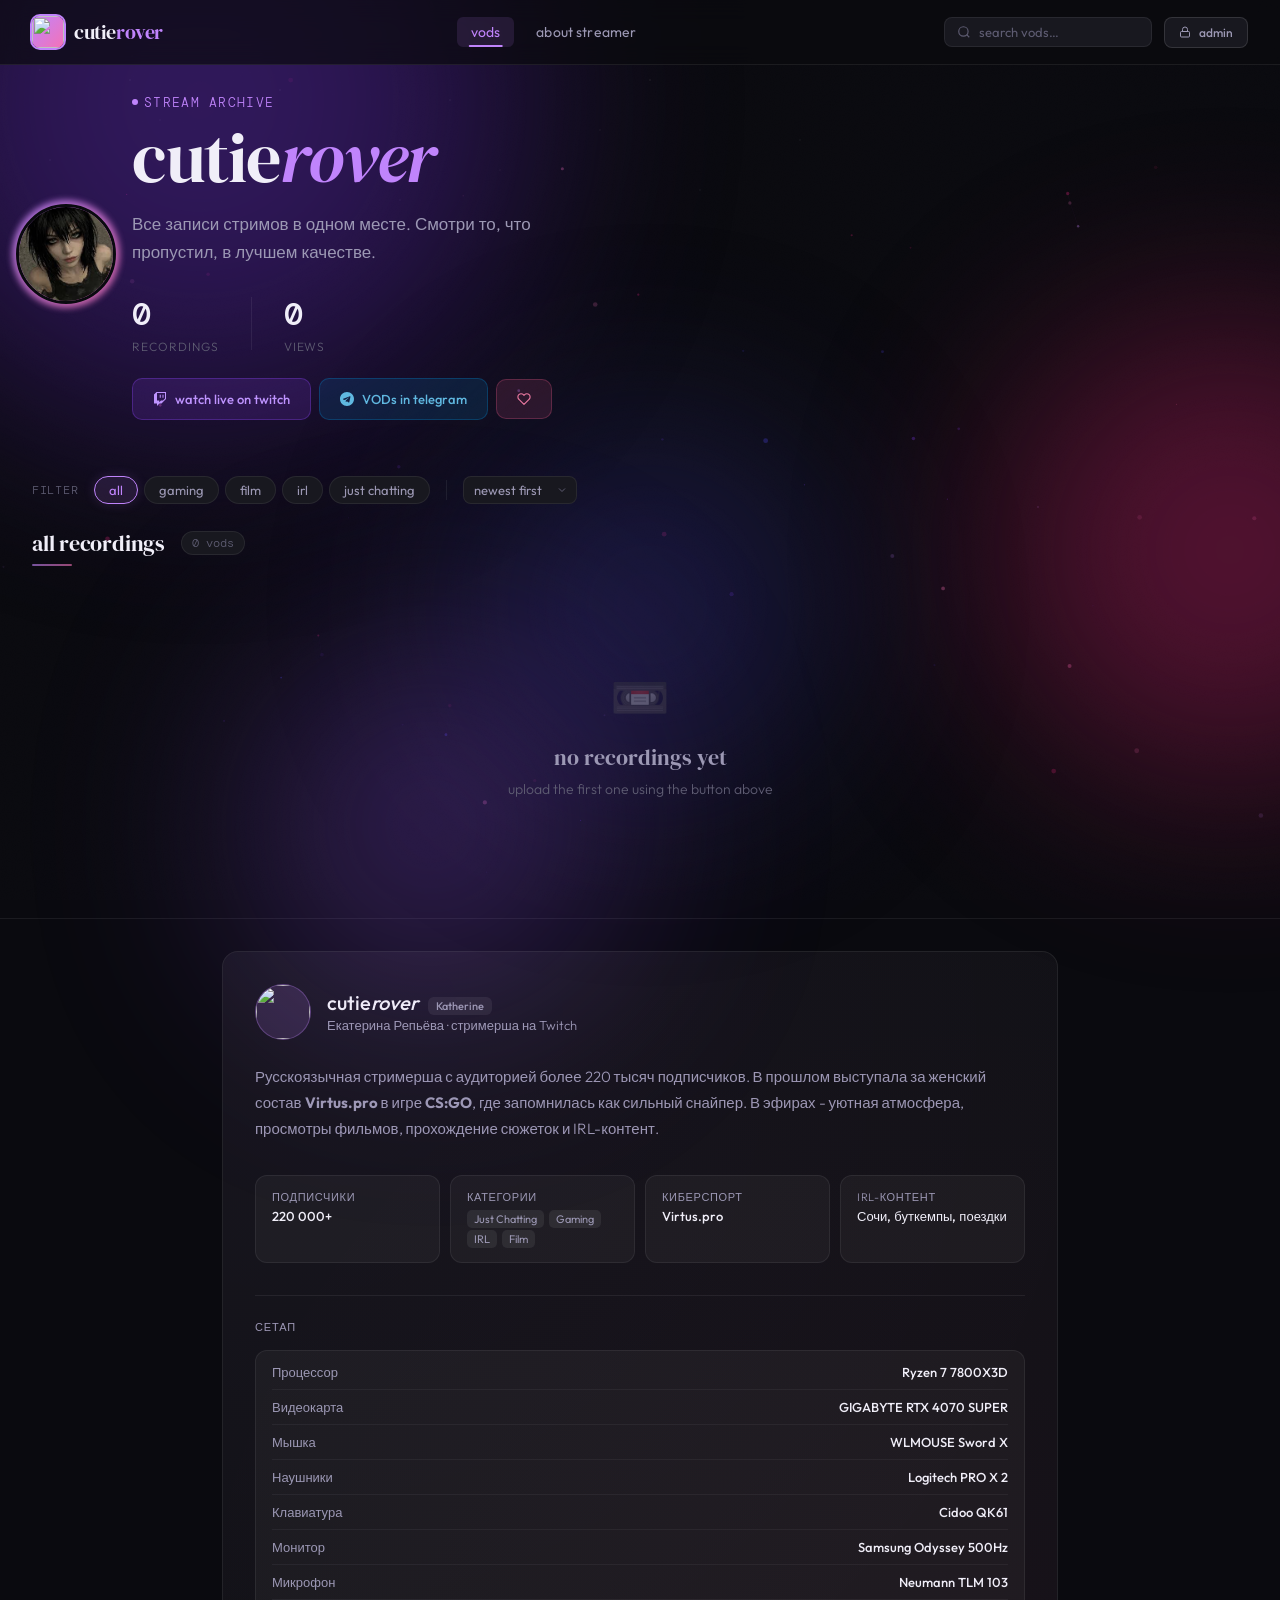
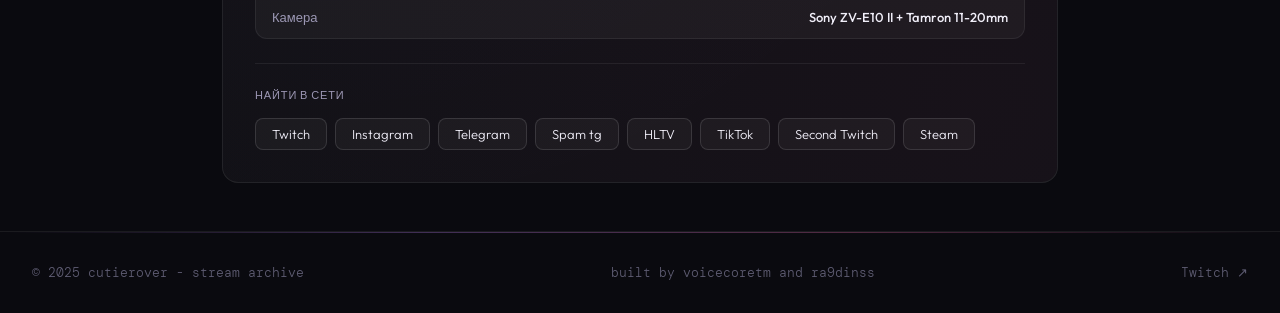
==== commit 06f3c01d: "Add files via upload" ====
--- a/index.html
+++ b/index.html
@@ -492,18 +492,15 @@
     margin: 0 auto;
     padding: 0 2rem 24px;
     display: flex;
-    align-items: flex-start;
-    justify-content: space-between;
+    align-items: center;
     gap: 12px;
-    flex-wrap: nowrap;
+    flex-wrap: wrap;
   }
   .filters-left {
     display: flex;
     align-items: center;
     gap: 12px;
     flex-wrap: wrap;
-    flex: 1;
-    min-width: 0;
   }
   .filters-left .filter-label {
     margin-right: 4px;
@@ -1187,7 +1184,7 @@
   /* Filters */
   .filters-bar { padding: 12px 16px; gap: 8px; flex-wrap: wrap; align-items: flex-start; }
   .filters-left { flex-wrap: wrap; gap: 6px; flex: 1; min-width: 0; }
-  .filters-right { flex-shrink: 0; align-self: flex-start; margin-top: 18px; }
+  .filters-right { flex-shrink: 0; align-self: flex-start; margin-top: 22px; }
   .filter-chips { gap: 6px; flex-wrap: wrap; }
   .chip { font-size: 11px; padding: 5px 10px; }
   .filter-label { font-size: 10px; width: 100%; margin-bottom: 2px; }
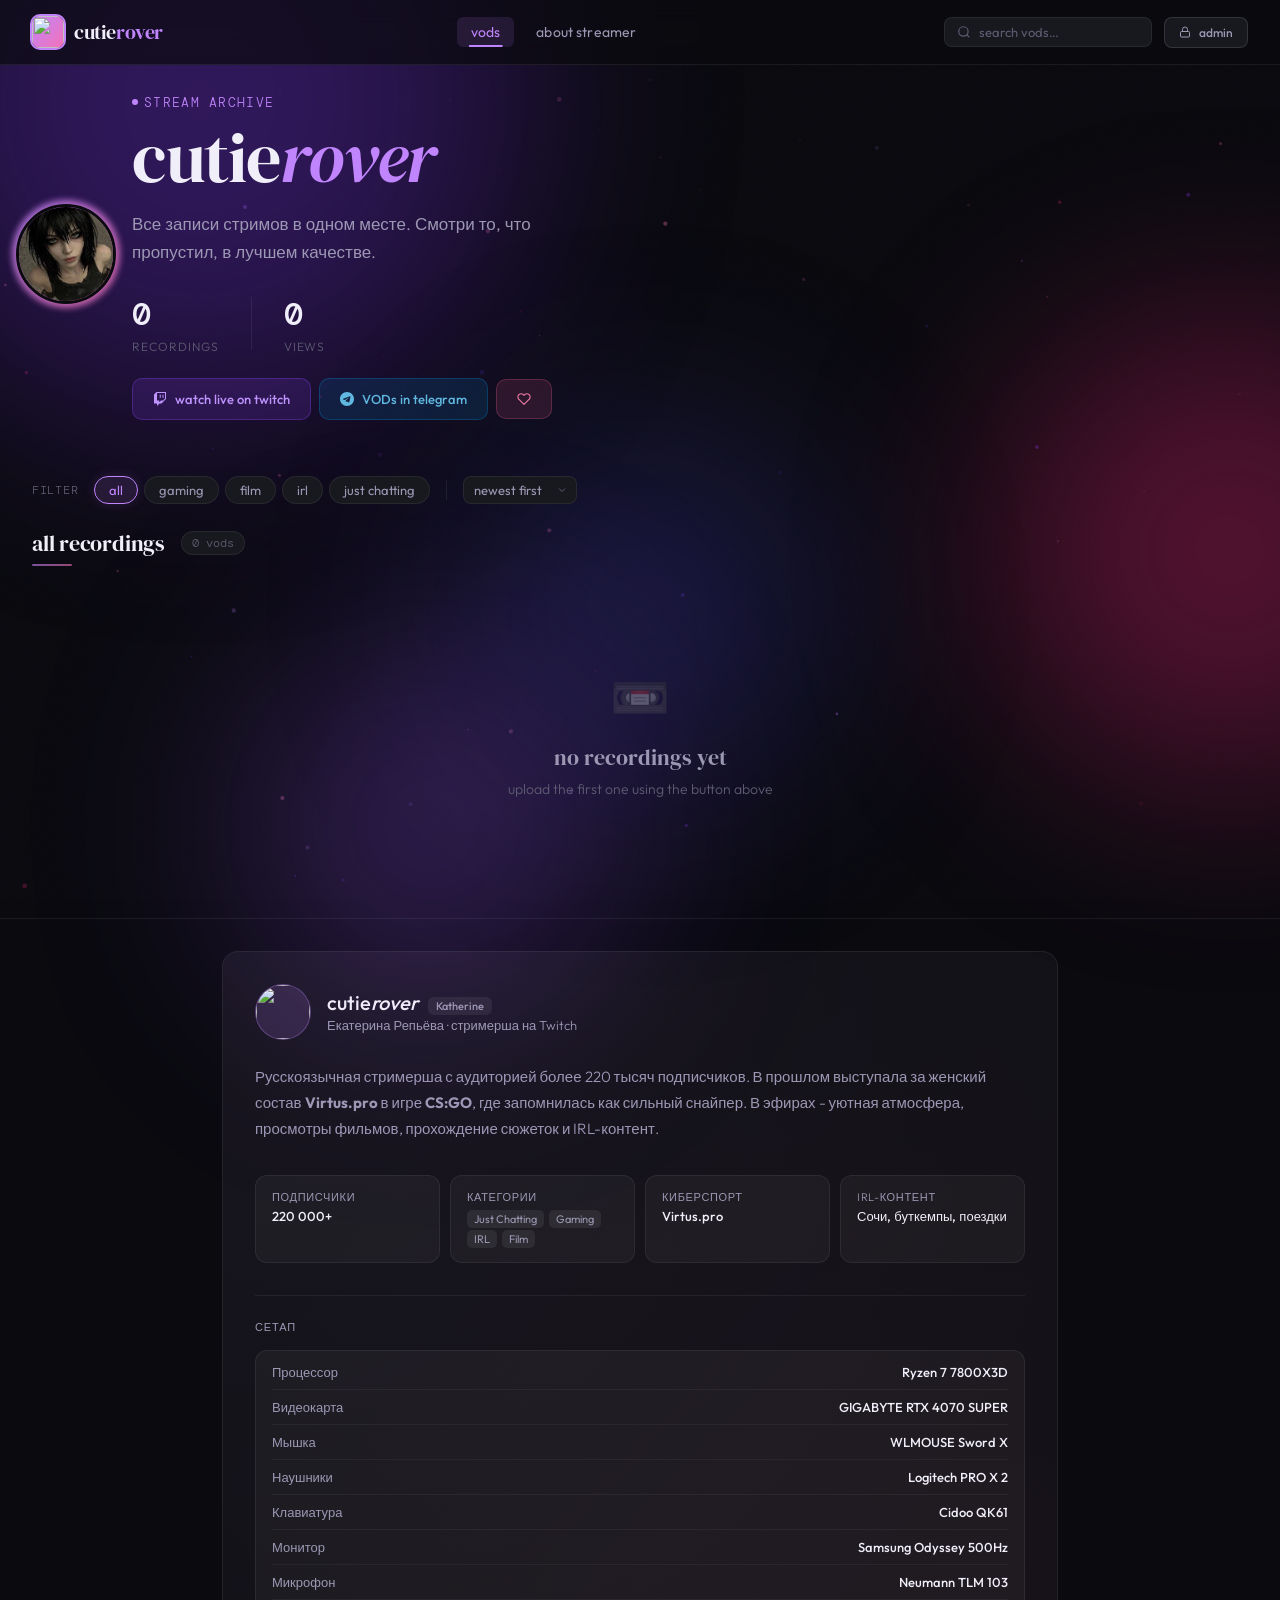
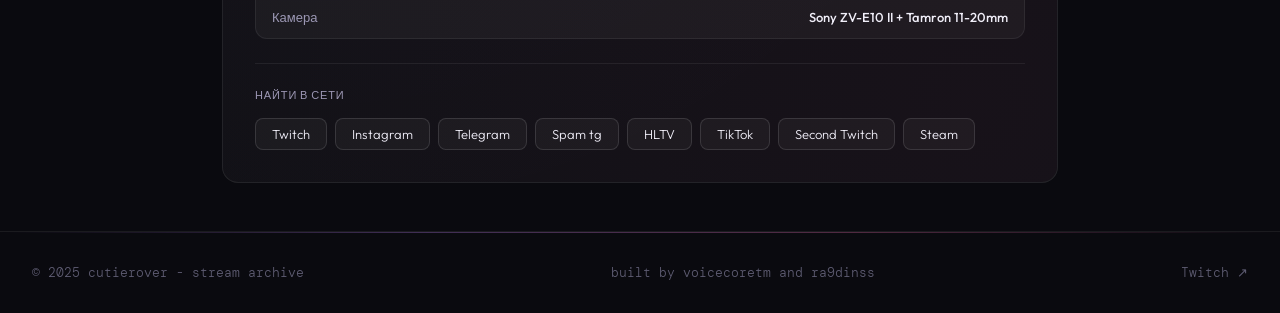
==== commit ef2c6e44: "Update index.html" ====
--- a/index.html
+++ b/index.html
@@ -1,10 +1,23 @@
 <!DOCTYPE html>
-<html lang="en">
+<html lang="ru">
 <head>
 <link rel="icon" type="image/png" href="https://i.imgur.com/FLcgea4.jpeg">
 <meta charset="UTF-8">
 <meta name="viewport" content="width=device-width, initial-scale=1.0, maximum-scale=1.0">
-<title>cutierover - stream archive</title>
+<title>cutierover — архив стримов | Stream Archive</title>
+<meta name="description" content="Архив всех стримов cutierover (Katherine). Смотри записи стримов по CS:GO, фильмам, IRL и Just Chatting.">
+<meta name="keywords" content="cutierover, стрим, twitch, архив, vod, csgo, игры, стримерша">
+<meta name="robots" content="index, follow">
+<link rel="canonical" href="https://cutierovers.ru/">
+<meta property="og:type" content="website">
+<meta property="og:title" content="cutierover — архив стримов">
+<meta property="og:description" content="Все записи стримов cutierover в одном месте.">
+<meta property="og:image" content="https://i.imgur.com/rNexn9C.jpeg">
+<meta name="twitter:card" content="summary_large_image">
+<meta name="theme-color" content="#0a0a0f">
+<meta name="apple-mobile-web-app-capable" content="yes">
+<link rel="manifest" href="/manifest.json">
+
 <link rel="preconnect" href="https://fonts.googleapis.com">
 <link href="https://fonts.googleapis.com/css2?family=DM+Serif+Display:ital@0;1&family=DM+Mono:wght@300;400;500&family=Outfit:wght@300;400;500;600&display=swap" rel="stylesheet">
 <style>
@@ -2518,6 +2531,8 @@
 /* ═══ /ИНТЕРАКТИВНЫЕ ЧАСТИЦЫ ═══ */
 
 </style>
+<base target="_blank">
+<base target="_blank">
 <base target="_blank">
 <base target="_blank">
 </head>
@@ -2881,9 +2896,35 @@
       <input type="text" class="form-input" id="vodTags" placeholder="e.g. minecraft, chill, 100 days">
     </div>
 
+    <!-- FILE UPLOAD TO ARCHIVE.ORG -->
     <div class="form-group">
-      <label class="form-label">video url <span style="color:var(--text3);font-size:10px;text-transform:none;letter-spacing:0">(Google Drive, archive.org, direct link)</span></label>
-      <input type="text" class="form-input" id="vodUrl" placeholder="https://archive.org/download/... or Google Drive link">
+      <label class="form-label">upload to archive.org</label>
+      <div class="drop-zone" id="dropZone" onclick="document.getElementById('fileInput').click()" ondragover="handleDragOver(event)" ondragleave="handleDragLeave()" ondrop="handleDrop(event)">
+        <input type="file" id="fileInput" accept="video/mp4,video/webm,video/mkv" style="display:none" onchange="handleFileSelect(event)">
+        <div class="drop-icon" id="dropIcon">
+          <svg viewBox="0 0 24 24" fill="none" stroke="currentColor" stroke-width="2"><path d="M21 15v4a2 2 0 0 1-2 2H5a2 2 0 0 1-2-2v-4"/><polyline points="17 8 12 3 7 8"/><line x1="12" y1="3" x2="12" y2="15"/></svg>
+        </div>
+        <div class="drop-text" id="dropText"><strong>click to upload</strong> or drag & drop</div>
+        <div class="drop-sub" id="dropSub">mp4, webm, mkv — any size</div>
+      </div>
+      <div class="upload-progress" id="uploadProgress" style="margin-top:12px;">
+        <div class="progress-label">
+          <span id="progressText">uploading to archive.org…</span>
+          <span id="progressPct">0%</span>
+        </div>
+        <div class="progress-bar">
+          <div class="progress-fill" id="progressFill"></div>
+        </div>
+      </div>
+      <label class="auto-publish-label" style="display:flex;align-items:center;gap:8px;margin-top:10px;cursor:pointer;">
+        <input type="checkbox" id="autoPublish" checked style="accent-color:var(--accent);width:14px;height:14px;">
+        <span style="font-size:12px;color:var(--text2);">auto-publish after upload</span>
+      </label>
+    </div>
+
+    <div class="form-group" style="margin-top:8px;">
+      <label class="form-label" style="font-size:11px;color:var(--text3);">or paste link if already uploaded</label>
+      <input type="text" class="form-input" id="vodUrl" placeholder="https://archive.org/download/...">
     </div>
     <div class="form-group">
       <label class="form-label">chat json <span style="color:var(--text3);font-size:10px;text-transform:none;letter-spacing:0">(ссылка на JSON чата с GitHub)</span></label>
@@ -2958,14 +2999,14 @@
     body: { views: currentViews + 1 },
     prefer: ''
   });
-}
+ }
 
 let vods = [];
 let currentFilter = 'all';
 let currentSort = 'newest';
 let searchQuery = '';
 let visibleCount = 3;
-let selectedFile = null;
+
 
 // ─── RENDER ───────────────────────────────────────────────
 function formatDuration(seconds) {
@@ -3217,16 +3258,25 @@
 function resetModal() {
   document.getElementById('vodTitle').value = '';
   document.getElementById('vodTags').value = '';
-  document.getElementById('fileLabel').textContent = 'mp4, mkv, webm — up to 10gb';
   document.getElementById('uploadProgress').classList.remove('show');
   document.getElementById('progressFill').style.width = '0%';
+  document.getElementById('progressFill').style.background = '';
   document.getElementById('vodUrl').value = '';
   document.getElementById('vodChat').value = '';
   document.getElementById('vodThumbnail').value = '';
   document.getElementById('vodDurH').value = '';
   document.getElementById('vodDurM').value = '';
   document.getElementById('vodDurS').value = '';
+
+  // Reset archive upload state
   selectedFile = null;
+  archiveUrl = null;
+  document.getElementById('dropText').innerHTML = '<strong>click to upload</strong> or drag & drop';
+  document.getElementById('dropSub').textContent = 'mp4, webm, mkv — any size';
+  document.getElementById('dropZone').style.borderColor = '';
+  document.getElementById('dropIcon').innerHTML = '<svg viewBox="0 0 24 24" fill="none" stroke="currentColor" stroke-width="2"><path d="M21 15v4a2 2 0 0 1-2 2H5a2 2 0 0 1-2-2v-4"/><polyline points="17 8 12 3 7 8"/><line x1="12" y1="3" x2="12" y2="15"/></svg>';
+  document.getElementById('dropIcon').style.color = '';
+
   document.querySelector('#modalOverlay .modal-title').textContent = 'upload recording';
   document.querySelector('#modalOverlay .form-submit').textContent = 'publish recording';
   document.querySelector('#modalOverlay .form-submit').onclick = submitVod;
@@ -3265,15 +3315,163 @@
 }
 
 // ─── SUBMIT ───────────────────────────────────────────────
-async function submitVod() {
-  const title = document.getElementById('vodTitle').value.trim();
-  if (!title) { document.getElementById('vodTitle').focus(); return; }
-
+// ─── ARCHIVE.ORG UPLOAD ───────────────────────────────────
+
+
+
+function handleDragOver(e) {
+  e.preventDefault();
+  document.getElementById('dropZone').classList.add('dragover');
+}
+
+function handleDragLeave() {
+  document.getElementById('dropZone').classList.remove('dragover');
+}
+
+function handleDrop(e) {
+  e.preventDefault();
+  document.getElementById('dropZone').classList.remove('dragover');
+  const file = e.dataTransfer.files[0];
+  if (file && file.type.startsWith('video/')) setFile(file);
+}
+
+function handleFileSelect(e) {
+  const file = e.target.files[0];
+  if (file) setFile(file);
+}
+
+function setFile(file) {
+  selectedFile = file;
+  const mb = (file.size / 1024 / 1024).toFixed(1);
+  document.getElementById('dropText').innerHTML = `<strong>${file.name}</strong>`;
+  document.getElementById('dropSub').textContent = `${mb} MB — ready to upload`;
+  document.getElementById('dropZone').style.borderColor = 'var(--accent)';
+  document.getElementById('dropIcon').innerHTML = '<svg viewBox="0 0 24 24" fill="none" stroke="currentColor" stroke-width="2"><polyline points="20 6 9 17 4 12"/></svg>';
+
+  // Auto-fill title from filename
+  if (!document.getElementById('vodTitle').value) {
+    document.getElementById('vodTitle').value = file.name.replace(/\.[^.]+$/, '').replace(/[_-]/g, ' ');
+  }
+
+  // Try to get duration from video metadata
+  const video = document.createElement('video');
+  video.preload = 'metadata';
+  video.onloadedmetadata = function() {
+    const dur = Math.floor(video.duration);
+    document.getElementById('vodDurH').value = Math.floor(dur / 3600);
+    document.getElementById('vodDurM').value = Math.floor((dur % 3600) / 60);
+    document.getElementById('vodDurS').value = dur % 60;
+    window.URL.revokeObjectURL(video.src);
+  };
+  video.src = window.URL.createObjectURL(file);
+
+  // Auto-start upload to archive.org
+  startArchiveUpload(file);
+}
+
+async function startArchiveUpload(file) {
   const progress = document.getElementById('uploadProgress');
   const fill = document.getElementById('progressFill');
   const pct = document.getElementById('progressPct');
   const txt = document.getElementById('progressText');
   progress.classList.add('show');
+  txt.textContent = 'preparing upload…';
+
+  try {
+    // Step 1: Get upload URL from archive.org S3-like API
+    const identifier = 'cutierover-' + Date.now();
+    const collection = 'opensource'; // or your own collection
+
+    // Simulate progress while uploading (archive.org doesn't give real progress)
+    let p = 0;
+    const iv = setInterval(() => {
+      p += Math.random() * 8;
+      if (p >= 85) { p = 85; clearInterval(iv); }
+      fill.style.width = p + '%';
+      pct.textContent = Math.round(p) + '%';
+      if (p < 30) txt.textContent = 'connecting to archive.org…';
+      else if (p < 60) txt.textContent = 'uploading… this may take a while';
+      else txt.textContent = 'processing on archive.org…';
+    }, 3000);
+
+    // Use archive.org upload endpoint
+    const formData = new FormData();
+    formData.append('file', file);
+    formData.append('identifier', identifier);
+    formData.append('collection', collection);
+    formData.append('mediatype', 'movies');
+    formData.append('title', document.getElementById('vodTitle').value || file.name);
+
+    // Upload via archive.org S3 API (anonymous upload)
+    const uploadRes = await fetch('https://s3.us.archive.org/' + identifier + '/' + encodeURIComponent(file.name), {
+      method: 'PUT',
+      headers: {
+        'Content-Type': file.type || 'video/mp4',
+        'x-amz-auto-make-bucket': '1',
+        'x-archive-meta01-collection': collection,
+        'x-archive-meta02-mediatype': 'movies',
+        'x-archive-meta03-title': document.getElementById('vodTitle').value || file.name,
+        'x-archive-meta04-creator': 'cutierover',
+        'x-archive-meta05-subject': 'stream;vod;gaming',
+        'x-archive-meta06-description': 'Stream recording from cutierover',
+        'x-archive-meta07-language': 'rus',
+        'x-archive-meta08-licenseurl': 'https://creativecommons.org/licenses/by/4.0/'
+      },
+      body: file
+    });
+
+    clearInterval(iv);
+
+    if (!uploadRes.ok) {
+      throw new Error('Archive.org upload failed: ' + uploadRes.status);
+    }
+
+    // Construct the direct link
+    archiveUrl = `https://archive.org/download/${identifier}/${encodeURIComponent(file.name)}`;
+
+    fill.style.width = '100%';
+    pct.textContent = '100%';
+    txt.textContent = 'uploaded! link ready';
+
+    // Auto-fill the URL field
+    document.getElementById('vodUrl').value = archiveUrl;
+
+    // Show success in drop zone
+    document.getElementById('dropText').innerHTML = '<strong>uploaded!</strong>';
+    document.getElementById('dropSub').textContent = 'publishing…';
+    document.getElementById('dropZone').style.borderColor = 'var(--live)';
+    document.getElementById('dropIcon').innerHTML = '<svg viewBox="0 0 24 24" fill="none" stroke="currentColor" stroke-width="2"><polyline points="20 6 9 17 4 12"/></svg>';
+    document.getElementById('dropIcon').style.color = 'var(--live)';
+
+    // Auto-publish if enabled
+    if (document.getElementById('autoPublish').checked) {
+      setTimeout(() => submitVod(), 1500);
+    }
+
+  } catch(e) {
+    clearInterval(iv);
+    fill.style.width = '100%';
+    fill.style.background = '#f87171';
+    pct.textContent = 'error';
+    txt.textContent = 'upload failed — paste link manually';
+    console.error('Archive upload error:', e);
+  }
+}
+
+async function submitVod() {
+  const title = document.getElementById('vodTitle').value.trim();
+  if (!title) { document.getElementById('vodTitle').focus(); return; }
+
+  const progress = document.getElementById('uploadProgress');
+  const fill = document.getElementById('progressFill');
+  const pct = document.getElementById('progressPct');
+  const txt = document.getElementById('progressText');
+
+  // Only show progress if we were uploading a file
+  const wasUploading = selectedFile && archiveUrl;
+  if (wasUploading) {
+    progress.classList.add('show');
+  }
 
   // Анимация прогресса
   let p = 0;
@@ -3293,7 +3491,7 @@
     tags: document.getElementById('vodTags').value,
     duration: ((parseInt(document.getElementById('vodDurH').value)||0) * 3600) + ((parseInt(document.getElementById('vodDurM').value)||0) * 60) + (parseInt(document.getElementById('vodDurS').value)||0),
     views: 0,
-    url: document.getElementById('vodUrl').value.trim(),
+    url: archiveUrl || document.getElementById('vodUrl').value.trim() || null,
     thumbnail: document.getElementById('vodThumbnail').value.trim(),
     chat_url: document.getElementById('vodChat').value.trim() || null
   };
@@ -3494,7 +3692,7 @@
     category: document.getElementById('vodCategory').value,
     tags: document.getElementById('vodTags').value,
     duration: ((parseInt(document.getElementById('vodDurH').value)||0) * 3600) + ((parseInt(document.getElementById('vodDurM').value)||0) * 60) + (parseInt(document.getElementById('vodDurS').value)||0),
-    url: document.getElementById('vodUrl').value.trim(),
+    url: archiveUrl || document.getElementById('vodUrl').value.trim() || null,
     thumbnail: document.getElementById('vodThumbnail').value.trim(),
     chat_url: document.getElementById('vodChat').value.trim() || null
   };
@@ -3534,6 +3732,8 @@
 // ─── AUTH ─────────────────────────────────────────────────
 let isAdmin = false;
 let supabaseSession = null;
+let archiveUrl = null;
+let selectedFile = null;
 
 async function signIn(email, password) {
   const res = await fetch(SUPABASE_URL + '/auth/v1/token?grant_type=password', {
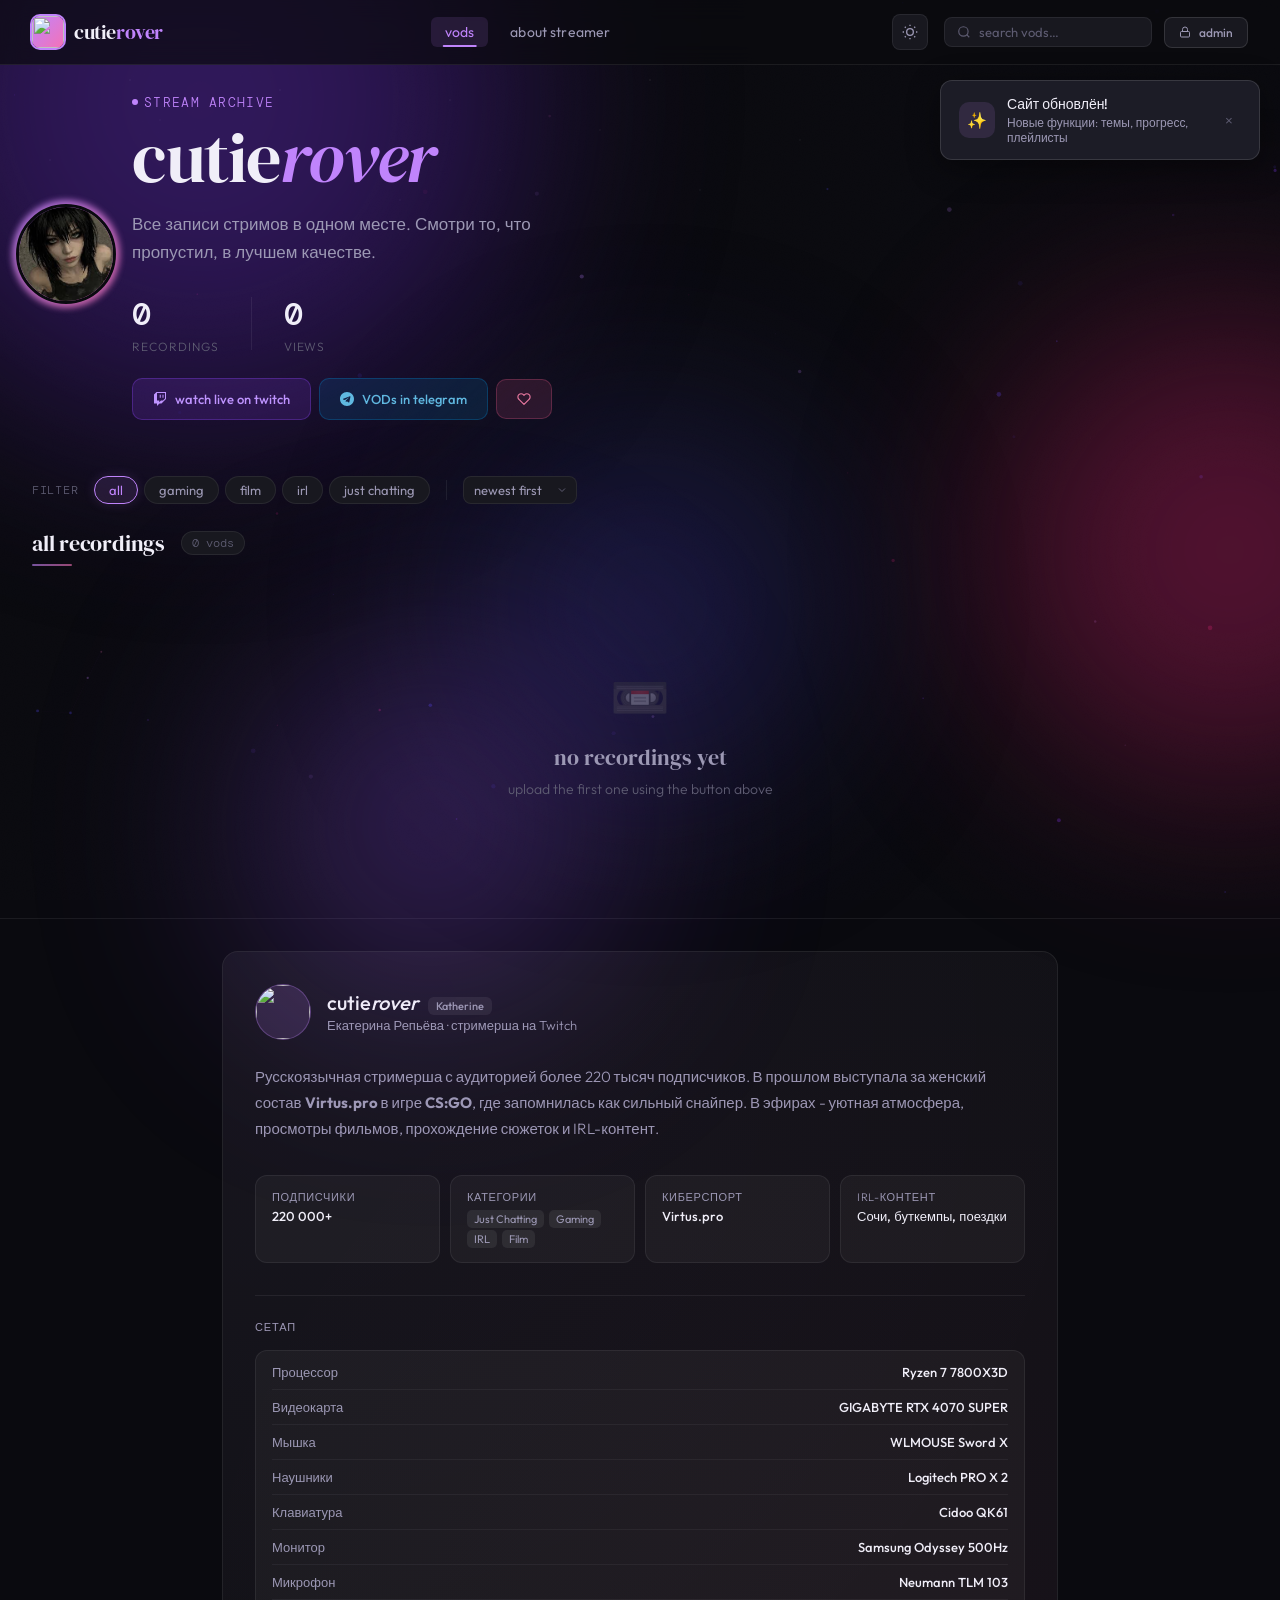
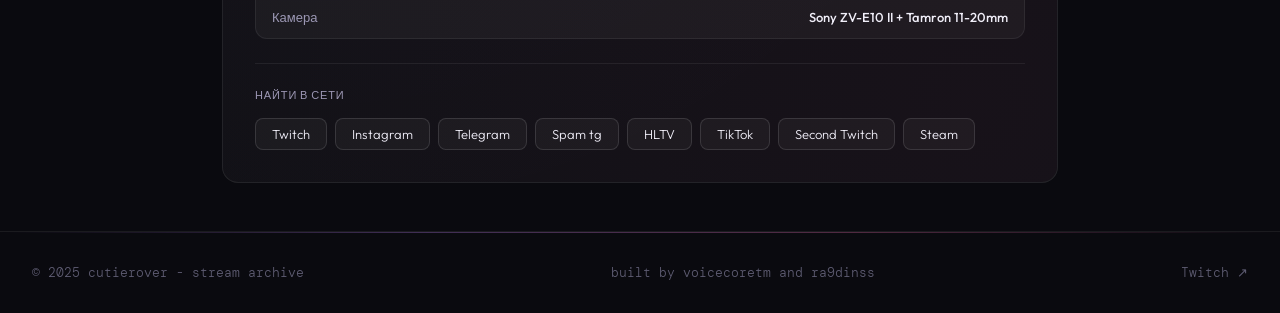
==== commit 17fb162a: "Update index.html" ====
--- a/index.html
+++ b/index.html
@@ -4233,5 +4233,495 @@
   animate();
 })();
 </script>
+ <style>
+/* 1. ПЕРЕКЛЮЧАТЕЛЬ ТЕМЫ */
+.theme-toggle {
+  width: 36px; height: 36px;
+  border-radius: 8px;
+  background: var(--bg3);
+  border: 1px solid var(--border);
+  color: var(--text2);
+  cursor: pointer;
+  display: flex; align-items: center; justify-content: center;
+  transition: all 0.25s cubic-bezier(0.4, 0, 0.2, 1);
+  margin-right: 4px;
+}
+.theme-toggle:hover {
+  border-color: var(--accent);
+  color: var(--accent);
+  box-shadow: 0 0 12px rgba(192,132,252,0.2);
+  transform: scale(1.1);
+}
+[data-theme="light"] {
+  --bg: #f8f7fa; --bg2: #f0eef5; --bg3: #e8e6ef; --bg4: #dddbe6;
+  --surface: #f5f4f8; --border: rgba(0,0,0,0.07); --border2: rgba(0,0,0,0.12);
+  --text: #1a1825; --text2: #5e5c72; --text3: #9c98b4;
+  --accent: #7c3aed; --accent2: #db2777; --accent-dim: rgba(124,58,237,0.08);
+  --accent-glow: rgba(124,58,237,0.15); --pink: #db2777; --pink-dim: rgba(219,39,119,0.08);
+  --live: #16a34a; --live-dim: rgba(22,163,74,0.08);
+}
+[data-theme="light"] body::before { opacity: 0.15; }
+[data-theme="light"] .stars { opacity: 0.3; }
+
+/* 2. ПРОГРЕСС ПРОСМОТРА на карточках */
+.view-progress {
+  position: absolute;
+  bottom: 0; left: 0; right: 0;
+  height: 3px;
+  background: rgba(255,255,255,0.1);
+  border-radius: 0 0 14px 14px;
+  overflow: hidden;
+  z-index: 3;
+}
+.view-progress-fill {
+  height: 100%;
+  background: linear-gradient(90deg, var(--accent), var(--pink));
+  border-radius: 0 0 14px 14px;
+  transition: width 0.4s ease;
+  box-shadow: 0 0 8px rgba(192,132,252,0.4);
+}
+
+/* 3. ПЛЕЙЛИСТЫ */
+.playlist-section {
+  max-width: 1280px;
+  margin: 0 auto;
+  padding: 16px 2rem 8px;
+}
+.playlist-label {
+  font-family: var(--font-mono);
+  font-size: 11px;
+  color: var(--text3);
+  text-transform: uppercase;
+  letter-spacing: 0.1em;
+  margin-bottom: 10px;
+}
+.playlist-bar {
+  display: flex;
+  gap: 8px;
+  overflow-x: auto;
+  padding: 4px 0;
+  scrollbar-width: none;
+}
+.playlist-bar::-webkit-scrollbar { display: none; }
+.playlist-chip {
+  padding: 8px 18px;
+  border-radius: 100px;
+  font-size: 13px;
+  border: 1px solid var(--border);
+  background: var(--bg3);
+  color: var(--text2);
+  cursor: pointer;
+  white-space: nowrap;
+  transition: all 0.25s cubic-bezier(0.4, 0, 0.2, 1);
+  display: flex; align-items: center; gap: 6px;
+}
+.playlist-chip:hover {
+  border-color: var(--border2);
+  color: var(--text);
+  transform: translateY(-2px);
+  box-shadow: 0 4px 12px rgba(0,0,0,0.2);
+}
+.playlist-chip.active {
+  background: var(--accent-dim);
+  border-color: var(--accent);
+  color: var(--accent);
+  box-shadow: 0 0 15px rgba(192,132,252,0.15);
+}
+.playlist-chip .count {
+  font-size: 10px;
+  background: var(--bg4);
+  padding: 2px 6px;
+  border-radius: 4px;
+  color: var(--text3);
+}
+.playlist-chip.active .count {
+  background: rgba(192,132,252,0.2);
+  color: var(--accent);
+}
+
+/* 4. TOAST УВЕДОМЛЕНИЯ */
+.toast-container {
+  position: fixed;
+  top: 80px;
+  right: 20px;
+  z-index: 9999;
+  display: flex;
+  flex-direction: column;
+  gap: 8px;
+  pointer-events: none;
+}
+.toast {
+  background: var(--surface);
+  border: 1px solid var(--border2);
+  border-radius: 12px;
+  padding: 14px 18px;
+  display: flex;
+  align-items: center;
+  gap: 12px;
+  box-shadow: 0 8px 32px rgba(0,0,0,0.4);
+  animation: toastIn 0.4s cubic-bezier(0.34, 1.56, 0.64, 1) both;
+  pointer-events: all;
+  max-width: 320px;
+}
+.toast.out { animation: toastOut 0.3s ease forwards; }
+@keyframes toastIn {
+  from { opacity: 0; transform: translateX(40px) scale(0.9); }
+  to { opacity: 1; transform: translateX(0) scale(1); }
+}
+@keyframes toastOut {
+  to { opacity: 0; transform: translateX(40px) scale(0.9); }
+}
+.toast-icon {
+  width: 36px; height: 36px;
+  border-radius: 10px;
+  background: var(--accent-dim);
+  display: flex; align-items: center; justify-content: center;
+  color: var(--accent);
+  flex-shrink: 0;
+}
+.toast-content { flex: 1; }
+.toast-title { font-size: 14px; font-weight: 500; color: var(--text); margin-bottom: 2px; }
+.toast-body { font-size: 12px; color: var(--text2); }
+.toast-close {
+  width: 24px; height: 24px;
+  border-radius: 6px;
+  background: none;
+  border: none;
+  color: var(--text3);
+  cursor: pointer;
+  display: flex; align-items: center; justify-content: center;
+  transition: color 0.2s;
+}
+.toast-close:hover { color: var(--text); }
+
+/* 5. PWA INSTALL BANNER */
+.pwa-banner {
+  position: fixed;
+  bottom: 20px;
+  left: 50%;
+  transform: translateX(-50%);
+  background: var(--surface);
+  border: 1px solid var(--border2);
+  border-radius: 14px;
+  padding: 14px 20px;
+  display: flex;
+  align-items: center;
+  gap: 14px;
+  box-shadow: 0 8px 32px rgba(0,0,0,0.4);
+  z-index: 9998;
+  animation: bannerUp 0.5s cubic-bezier(0.34, 1.56, 0.64, 1) both;
+}
+@keyframes bannerUp {
+  from { opacity: 0; transform: translateX(-50%) translateY(20px); }
+  to { opacity: 1; transform: translateX(-50%) translateY(0); }
+}
+.pwa-banner.out { animation: bannerDown 0.3s ease forwards; }
+@keyframes bannerDown {
+  to { opacity: 0; transform: translateX(-50%) translateY(20px); }
+}
+.pwa-banner-text { font-size: 13px; color: var(--text2); }
+.pwa-banner-btn {
+  padding: 8px 16px;
+  background: linear-gradient(135deg, #7c3aed, #db2777);
+  color: #fff;
+  border: none;
+  border-radius: 8px;
+  font-size: 12px;
+  font-weight: 500;
+  cursor: pointer;
+  white-space: nowrap;
+}
+.pwa-banner-close {
+  width: 28px; height: 28px;
+  border-radius: 6px;
+  background: var(--bg4);
+  border: 1px solid var(--border);
+  color: var(--text3);
+  cursor: pointer;
+  display: flex; align-items: center; justify-content: center;
+}
+
+/* 6. LAZY LOADING SKELETON */
+.vod-card.skeleton {
+  pointer-events: none;
+}
+.vod-card.skeleton .vod-thumb {
+  background: linear-gradient(90deg, var(--bg3) 25%, var(--bg4) 50%, var(--bg3) 75%);
+  background-size: 200% 100%;
+  animation: skeleton 1.5s infinite;
+}
+@keyframes skeleton {
+  0% { background-position: 200% 0; }
+  100% { background-position: -200% 0; }
+}
+
+/* 7. ТАЙМКОДЫ в плеере */
+.timecode-bar {
+  display: flex;
+  gap: 6px;
+  margin-top: 10px;
+  flex-wrap: wrap;
+}
+.timecode-chip {
+  padding: 4px 10px;
+  border-radius: 6px;
+  background: var(--bg3);
+  border: 1px solid var(--border);
+  color: var(--text2);
+  font-size: 11px;
+  font-family: var(--font-mono);
+  cursor: pointer;
+  transition: all 0.2s;
+}
+.timecode-chip:hover {
+  border-color: var(--accent);
+  color: var(--accent);
+  background: var(--accent-dim);
+}
+.timecode-chip::before {
+  content: '';
+  display: inline-block;
+  width: 6px; height: 6px;
+  border-radius: 50%;
+  background: var(--accent);
+  margin-right: 6px;
+}
+
+/* 8. УЛУЧШЕННЫЙ ПОИСК с подсветкой */
+.search-highlight {
+  background: rgba(192,132,252,0.3);
+  color: var(--accent);
+  border-radius: 2px;
+  padding: 0 2px;
+}
+.search-bar.has-results {
+  border-color: var(--accent);
+  box-shadow: 0 0 0 2px rgba(192,132,252,0.2), 0 4px 20px rgba(192,132,252,0.1);
+}
+</style>
+
+<!-- TOAST контейнер -->
+<div class="toast-container" id="toastContainer"></div>
+
+<script>
+// ═══ 1. ПЕРЕКЛЮЧАТЕЛЬ ТЕМЫ ═══
+function toggleTheme() {
+  const html = document.documentElement;
+  const current = html.getAttribute('data-theme');
+  const next = current === 'light' ? 'dark' : 'light';
+  html.setAttribute('data-theme', next);
+  localStorage.setItem('cutierover-theme', next);
+  showToast(next === 'light' ? '☀️' : '🌙', 'Тема изменена', next === 'light' ? 'Светлая тема включена' : 'Тёмная тема включена');
+}
+// Восстановление темы
+const savedTheme = localStorage.getItem('cutierover-theme');
+if (savedTheme) document.documentElement.setAttribute('data-theme', savedTheme);
+
+// ═══ 2. ПРОГРЕСС ПРОСМОТРА (localStorage) ═══
+function getViewProgress(vodId) {
+  return parseFloat(localStorage.getItem('vod-progress-' + vodId) || '0');
+}
+function setViewProgress(vodId, percent) {
+  localStorage.setItem('vod-progress-' + vodId, percent);
+}
+function renderViewProgress() {
+  document.querySelectorAll('.vod-card').forEach(card => {
+    const id = card.dataset.id;
+    const progress = getViewProgress(id);
+    if (progress > 0) {
+      const thumb = card.querySelector('.vod-thumb');
+      if (thumb && !thumb.querySelector('.view-progress')) {
+        thumb.insertAdjacentHTML('beforeend', `
+          <div class="view-progress">
+            <div class="view-progress-fill" style="width:${progress}%"></div>
+          </div>
+        `);
+      }
+    }
+  });
+}
+// Отслеживание прогресса в плеере
+function trackVideoProgress(vodId) {
+  const video = document.getElementById('videoPlayer');
+  if (!video) return;
+  video.addEventListener('timeupdate', () => {
+    if (video.duration) {
+      const percent = (video.currentTime / video.duration * 100).toFixed(1);
+      setViewProgress(vodId, percent);
+    }
+  });
+}
+
+// ═══ 3. ПЛЕЙЛИСТЫ ═══
+function renderPlaylists() {
+  const categories = {};
+  vods.forEach(v => {
+    const cat = v.category || 'other';
+    categories[cat] = (categories[cat] || 0) + 1;
+  });
+  
+  const section = document.createElement('div');
+  section.className = 'playlist-section';
+  section.innerHTML = `
+    <div class="playlist-label">playlists</div>
+    <div class="playlist-bar">
+      <span class="playlist-chip active" onclick="filterPlaylist('all', this)">
+        📁 all <span class="count">${vods.length}</span>
+      </span>
+      ${Object.entries(categories).map(([cat, count]) => `
+        <span class="playlist-chip" onclick="filterPlaylist('${cat}', this)">
+          ${getCatEmoji(cat)} ${cat} <span class="count">${count}</span>
+        </span>
+      `).join('')}
+    </div>
+  `;
+  
+  const filtersBar = document.querySelector('.filters-bar');
+  if (filtersBar) filtersBar.parentNode.insertBefore(section, filtersBar);
+}
+function getCatEmoji(cat) {
+  const map = { gaming: '🎮', film: '🎬', irl: '🌍', 'just chatting': '💬' };
+  return map[cat] || '📄';
+}
+function filterPlaylist(cat, el) {
+  document.querySelectorAll('.playlist-chip').forEach(c => c.classList.remove('active'));
+  el.classList.add('active');
+  filterByTagName(cat === 'all' ? 'all' : cat);
+}
+
+// ═══ 4. TOAST УВЕДОМЛЕНИЯ ═══
+function showToast(icon, title, body, duration = 4000) {
+  const container = document.getElementById('toastContainer');
+  const toast = document.createElement('div');
+  toast.className = 'toast';
+  toast.innerHTML = `
+    <div class="toast-icon">${icon}</div>
+    <div class="toast-content">
+      <div class="toast-title">${title}</div>
+      <div class="toast-body">${body}</div>
+    </div>
+    <button class="toast-close" onclick="this.parentElement.classList.add('out');setTimeout(()=>this.parentElement.remove(),300)">×</button>
+  `;
+  container.appendChild(toast);
+  setTimeout(() => {
+    toast.classList.add('out');
+    setTimeout(() => toast.remove(), 300);
+  }, duration);
+}
+
+// ═══ 5. PWA INSTALL BANNER ═══
+let deferredPrompt = null;
+window.addEventListener('beforeinstallprompt', (e) => {
+  e.preventDefault();
+  deferredPrompt = e;
+  if (!localStorage.getItem('pwa-dismissed')) showPwaBanner();
+});
+function showPwaBanner() {
+  if (document.getElementById('pwaBanner')) return;
+  const banner = document.createElement('div');
+  banner.id = 'pwaBanner';
+  banner.className = 'pwa-banner';
+  banner.innerHTML = `
+    <span class="pwa-banner-text">📲 Добавь сайт на главный экран</span>
+    <button class="pwa-banner-btn" onclick="installPwa()">Установить</button>
+    <button class="pwa-banner-close" onclick="dismissPwa()">×</button>
+  `;
+  document.body.appendChild(banner);
+}
+function installPwa() {
+  if (deferredPrompt) {
+    deferredPrompt.prompt();
+    deferredPrompt.userChoice.then(() => { deferredPrompt = null; });
+  }
+  dismissPwa();
+}
+function dismissPwa() {
+  localStorage.setItem('pwa-dismissed', '1');
+  const banner = document.getElementById('pwaBanner');
+  if (banner) { banner.classList.add('out'); setTimeout(() => banner.remove(), 300); }
+}
+
+// ═══ 6. SERVICE WORKER РЕГИСТРАЦИЯ ═══
+if ('serviceWorker' in navigator) {
+  navigator.serviceWorker.register('/sw.js')
+    .then(reg => console.log('SW registered'))
+    .catch(err => console.log('SW error', err));
+}
+
+// ═══ 7. PUSH УВЕДОМЛЕНИЯ (запрос разрешения) ═══
+function requestPushPermission() {
+  if ('Notification' in window) {
+    Notification.requestPermission().then(perm => {
+      if (perm === 'granted') showToast('🔔', 'Уведомления включены', 'Ты будешь получать уведомления о новых VOD');
+    });
+  }
+}
+
+// ═══ 8. ТАЙМКОДЫ (демо) ═══
+const TIMECODES = {
+  // Пример: 'vod-id': [{time: 120, label: 'Начало фильма'}, {time: 1800, label: 'Концовка'}]
+};
+function showTimecodes(vodId) {
+  const codes = TIMECODES[vodId] || [];
+  const container = document.getElementById('playerMeta');
+  if (!codes.length || !container) return;
+  const bar = document.createElement('div');
+  bar.className = 'timecode-bar';
+  bar.innerHTML = codes.map(tc => `
+    <span class="timecode-chip" onclick="seekVideo(${tc.time})">
+      ${formatDuration(tc.time)} ${tc.label}
+    </span>
+  `).join('');
+  container.appendChild(bar);
+}
+function seekVideo(seconds) {
+  const video = document.getElementById('videoPlayer');
+  if (video) video.currentTime = seconds;
+}
+
+// ═══ 9. LAZY LOADING для карточек ═══
+function setupLazyLoading() {
+  const observer = new IntersectionObserver((entries) => {
+    entries.forEach(entry => {
+      if (entry.isIntersecting) {
+        const card = entry.target;
+        card.classList.remove('skeleton');
+        const img = card.querySelector('img');
+        if (img && img.dataset.src) {
+          img.src = img.dataset.src;
+          img.removeAttribute('data-src');
+        }
+        observer.unobserve(card);
+      }
+    });
+  }, { rootMargin: '50px' });
+  
+  document.querySelectorAll('.vod-card').forEach(card => {
+    card.classList.add('skeleton');
+    observer.observe(card);
+  });
+}
+
+// ═══ 10. ОНЛАЙН/ОФФЛАЙН ИНДИКАТОР ═══
+window.addEventListener('online', () => showToast('🌐', 'Соединение восстановлено', 'Ты снова онлайн'));
+window.addEventListener('offline', () => showToast('📴', 'Нет соединения', 'Сайт работает в офлайн-режиме'));
+
+// ═══ ИНИЦИАЛИЗАЦИЯ ═══
+// Добавляем кнопку темы в хедер
+const headerRight = document.querySelector('.header-right');
+if (headerRight) {
+  const themeBtn = document.createElement('button');
+  themeBtn.className = 'theme-toggle';
+  themeBtn.title = 'Переключить тему';
+  themeBtn.innerHTML = '<svg width="16" height="16" viewBox="0 0 24 24" fill="none" stroke="currentColor" stroke-width="2"><circle cx="12" cy="12" r="5"/><path d="M12 1v2M12 21v2M4.22 4.22l1.42 1.42M18.36 18.36l1.42 1.42M1 12h2M21 12h2M4.22 19.78l1.42-1.42M18.36 5.64l1.42-1.42"/></svg>';
+  themeBtn.onclick = toggleTheme;
+  headerRight.insertBefore(themeBtn, headerRight.firstChild);
+}
+
+// Показываем toast при загрузке
+setTimeout(() => {
+  showToast('✨', 'Сайт обновлён!', 'Новые функции: темы, прогресс, плейлисты', 5000);
+}, 2000);
+</script>
 </body>
 </html>
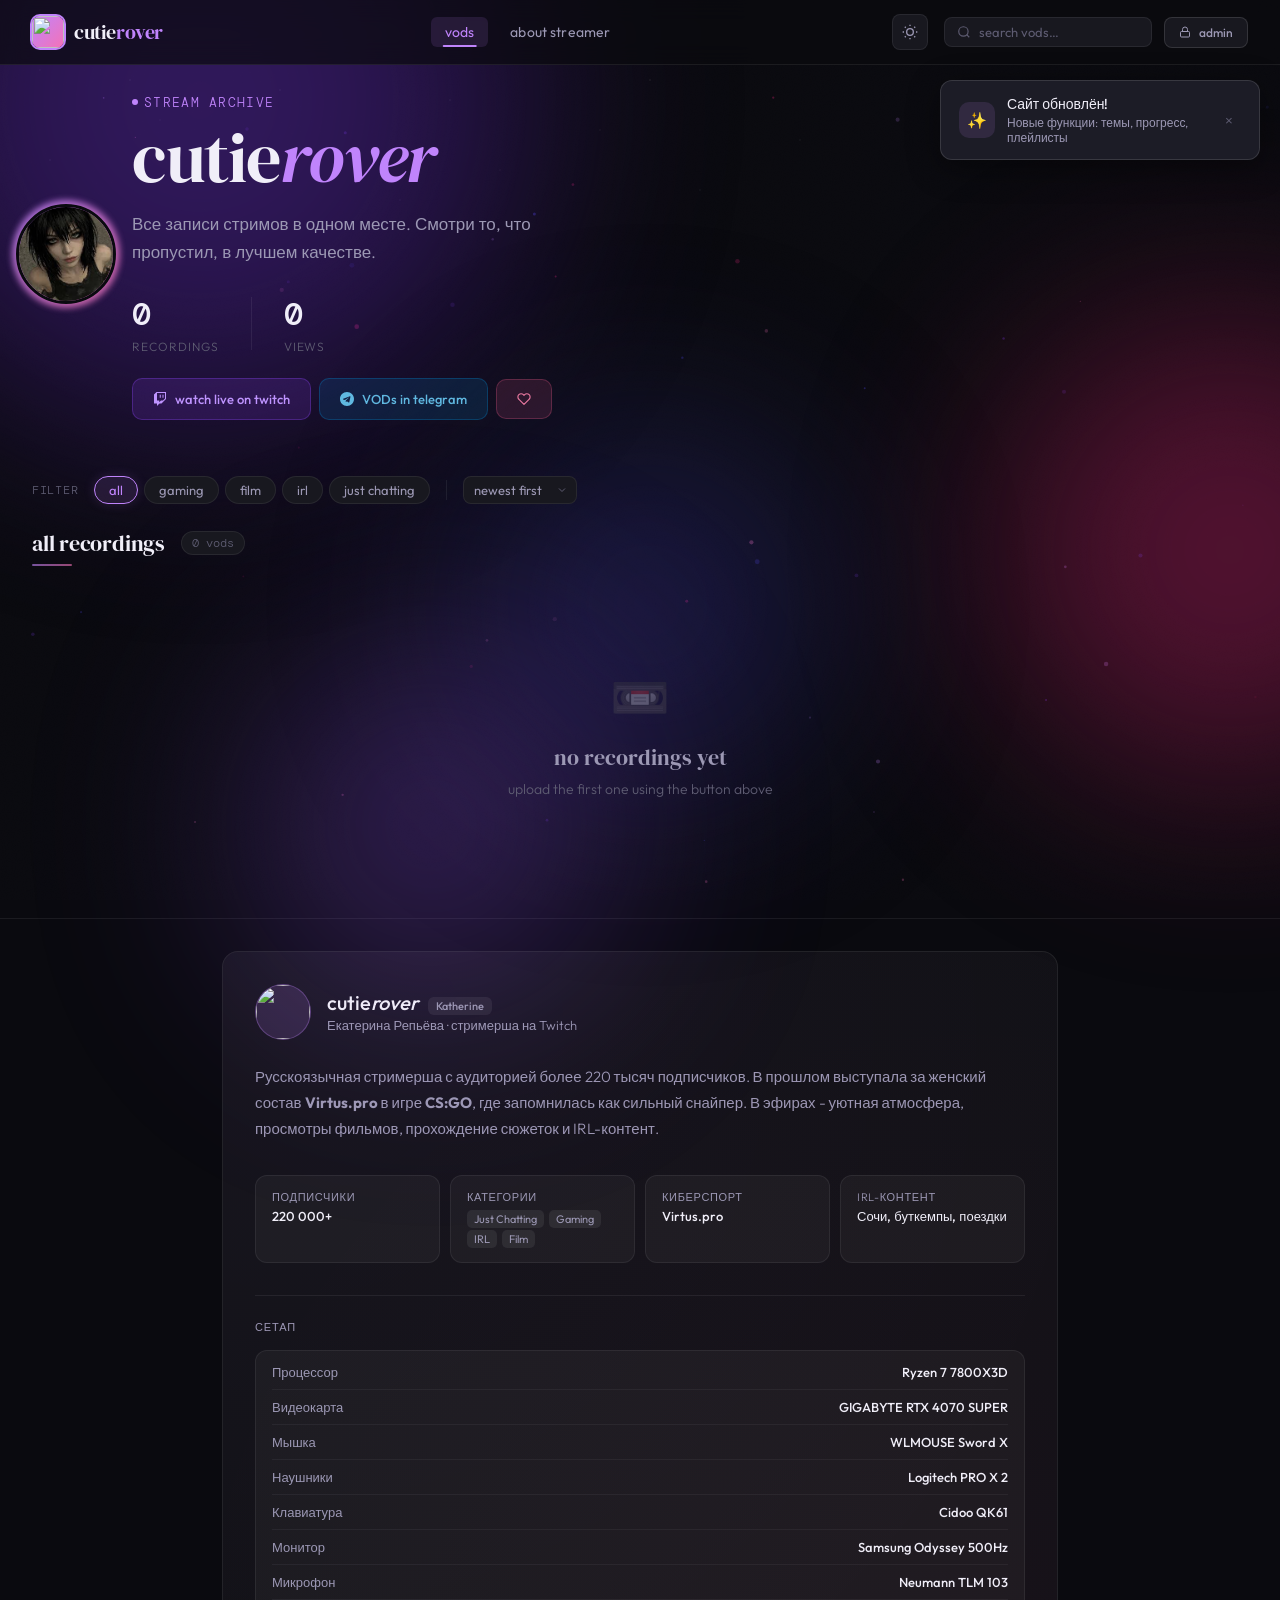
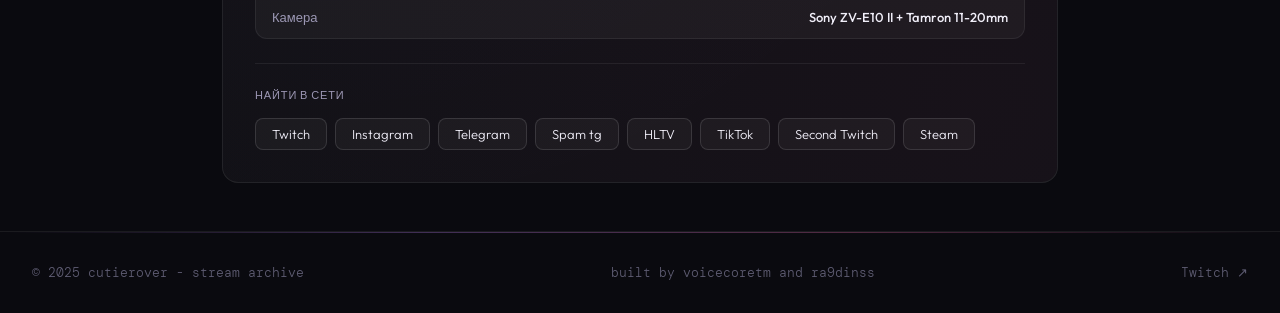
==== commit e3d60d1b: "Update index.html" ====
--- a/index.html
+++ b/index.html
@@ -2535,8 +2535,10 @@
 <base target="_blank">
 <base target="_blank">
 <base target="_blank">
+<base target="_blank">
 </head>
 <body>
+<div class="rate-limit-bar" id="rateLimitBar"></div>
 <canvas id="particleCanvas" style="position:fixed;inset:0;z-index:0;pointer-events:none;opacity:0.6;"></canvas>
 
 
@@ -2822,6 +2824,15 @@
     <h2 class="modal-title" id="playerTitle" style="margin-bottom:16px;font-size:18px;padding-right:32px;"></h2>
     <div id="playerContainer" style="width:100%;display:flex;gap:0;border-radius:10px;overflow:hidden;background:#000;height:60vh;">
       <div style="flex:1;min-width:0;position:relative;display:flex;align-items:center;justify-content:center;">
+        <button class="pip-btn" id="pipBtn" onclick="togglePiP()" title="Picture-in-Picture">
+          <svg width="16" height="16" viewBox="0 0 24 24" fill="none" stroke="currentColor" stroke-width="2"><rect x="3" y="3" width="18" height="14" rx="2"/><rect x="7" y="17" width="10" height="4" rx="1"/></svg>
+        </button>
+        <div class="player-controls-overlay">
+          <button class="player-ctrl-btn" onclick="seekRelative(-10)" title="-10s">⏪</button>
+          <button class="player-ctrl-btn" onclick="togglePlay()" title="Play/Pause" id="playPauseBtn">⏯</button>
+          <button class="player-ctrl-btn" onclick="seekRelative(10)" title="+10s">⏩</button>
+          <button class="player-ctrl-btn" onclick="toggleMute()" title="Mute" id="muteBtn">🔊</button>
+        </div>
         <video id="videoPlayer" controls style="width:100%;height:100%;display:none;" preload="metadata"></video>
         <iframe id="iframePlayer" style="width:100%;height:100%;border:none;display:none;" allowfullscreen allow="autoplay"></iframe>
         <div id="playerMsg" style="color:var(--text2);font-size:14px;text-align:center;padding:20px;display:none;"></div>
@@ -2831,6 +2842,13 @@
           <span style="font-family:var(--font-mono);font-size:11px;color:var(--text3);text-transform:uppercase;letter-spacing:0.08em;">chat replay</span>
           <span id="chatCount" style="font-family:var(--font-mono);font-size:10px;color:var(--text3);margin-left:auto;"></span>
         </div>
+      <!-- Chat Search -->
+      <div id="chatSearchBox" style="display:none;padding:8px 14px;border-bottom:1px solid var(--border);background:var(--bg2);">
+        <div class="search-bar" style="width:100%;">
+          <svg width="14" height="14" viewBox="0 0 24 24" fill="none" stroke="currentColor" stroke-width="2"><circle cx="11" cy="11" r="8"/><path d="m21 21-4.35-4.35"/></svg>
+          <input type="text" id="chatSearchInput" placeholder="search in chat…" oninput="searchChat(this.value)" style="width:100%;font-size:12px;">
+        </div>
+      </div>
         <div id="chatMessages" style="flex:1;overflow-y:auto;padding:8px 0;scroll-behavior:smooth;"></div>
       </div>
     </div>
@@ -4498,6 +4516,166 @@
   border-color: var(--accent);
   box-shadow: 0 0 0 2px rgba(192,132,252,0.2), 0 4px 20px rgba(192,132,252,0.1);
 }
+
+/* ═══ ПОИСК ПО ЧАТУ ═══ */
+.chat-highlight {
+  background: rgba(192,132,252,0.25);
+  border-radius: 3px;
+  padding: 0 2px;
+  animation: highlightPulse 1s ease;
+}
+@keyframes highlightPulse {
+  0% { background: rgba(192,132,252,0.5); }
+  100% { background: rgba(192,132,252,0.25); }
+}
+.chat-msg-hidden { display: none !important; }
+
+/* ═══ PICTURE-IN-PICTURE ═══ */
+.pip-btn {
+  position: absolute;
+  top: 12px;
+  right: 12px;
+  width: 36px;
+  height: 36px;
+  border-radius: 8px;
+  background: rgba(0,0,0,0.6);
+  border: 1px solid rgba(255,255,255,0.15);
+  color: #fff;
+  cursor: pointer;
+  display: none;
+  align-items: center;
+  justify-content: center;
+  backdrop-filter: blur(8px);
+  z-index: 10;
+  transition: all 0.2s;
+}
+.pip-btn:hover {
+  background: rgba(192,132,252,0.4);
+  border-color: var(--accent);
+}
+#playerContainer:hover .pip-btn { display: flex; }
+
+/* ═══ МОБИЛЬНЫЕ ЖЕСТЫ ═══ */
+@media (max-width: 768px) {
+  .swipe-hint {
+    position: fixed;
+    bottom: 20px;
+    left: 50%;
+    transform: translateX(-50%);
+    background: rgba(0,0,0,0.7);
+    color: var(--text2);
+    padding: 8px 16px;
+    border-radius: 20px;
+    font-size: 12px;
+    font-family: var(--font-mono);
+    z-index: 100;
+    animation: swipeHint 3s ease-in-out infinite;
+    pointer-events: none;
+  }
+  @keyframes swipeHint {
+    0%, 100% { opacity: 0.3; transform: translateX(-50%) translateX(-10px); }
+    50% { opacity: 0.8; transform: translateX(-50%) translateX(10px); }
+  }
+}
+
+/* ═══ ГОРЯЧИЕ КЛАВИШИ ПОДСКАЗКА ═══ */
+.hotkeys-hint {
+  position: fixed;
+  bottom: 20px;
+  right: 20px;
+  background: var(--surface);
+  border: 1px solid var(--border2);
+  border-radius: 12px;
+  padding: 12px 16px;
+  font-size: 11px;
+  font-family: var(--font-mono);
+  color: var(--text3);
+  z-index: 50;
+  opacity: 0;
+  transform: translateY(10px);
+  transition: all 0.3s ease;
+  pointer-events: none;
+}
+.hotkeys-hint.visible {
+  opacity: 1;
+  transform: translateY(0);
+}
+.hotkeys-hint kbd {
+  background: var(--bg4);
+  padding: 2px 6px;
+  border-radius: 4px;
+  border: 1px solid var(--border);
+  color: var(--text2);
+  font-size: 10px;
+}
+
+/* ═══ RATE LIMIT ИНДИКАТОР ═══ */
+.rate-limit-bar {
+  position: fixed;
+  top: 0;
+  left: 0;
+  right: 0;
+  height: 3px;
+  background: linear-gradient(90deg, var(--accent), var(--pink));
+  z-index: 99999;
+  transform: scaleX(0);
+  transform-origin: left;
+  transition: transform 0.3s ease;
+}
+.rate-limit-bar.active {
+  transform: scaleX(1);
+  animation: ratePulse 2s ease-in-out infinite;
+}
+@keyframes ratePulse {
+  0%, 100% { opacity: 1; }
+  50% { opacity: 0.5; }
+}
+
+/* ═══ УЛУЧШЕННЫЙ ПЛЕЕР ═══ */
+.player-controls-overlay {
+  position: absolute;
+  bottom: 60px;
+  left: 50%;
+  transform: translateX(-50%);
+  display: flex;
+  gap: 8px;
+  opacity: 0;
+  transition: opacity 0.3s;
+  pointer-events: none;
+}
+#playerContainer:hover .player-controls-overlay {
+  opacity: 1;
+  pointer-events: all;
+}
+.player-ctrl-btn {
+  width: 36px;
+  height: 36px;
+  border-radius: 8px;
+  background: rgba(0,0,0,0.6);
+  border: 1px solid rgba(255,255,255,0.15);
+  color: #fff;
+  cursor: pointer;
+  display: flex;
+  align-items: center;
+  justify-content: center;
+  backdrop-filter: blur(8px);
+  transition: all 0.2s;
+}
+.player-ctrl-btn:hover {
+  background: rgba(192,132,252,0.4);
+  border-color: var(--accent);
+}
+
+/* ═══ DISCORD WEBHOOK TOAST ═══ */
+.discord-toast {
+  background: linear-gradient(135deg, #5865F2, #4752C4);
+  color: #fff;
+}
+.discord-toast .toast-icon {
+  background: rgba(255,255,255,0.2);
+  color: #fff;
+}
+
 </style>
 
 <!-- TOAST контейнер -->
@@ -4722,6 +4900,303 @@
 setTimeout(() => {
   showToast('✨', 'Сайт обновлён!', 'Новые функции: темы, прогресс, плейлисты', 5000);
 }, 2000);
+
+// ═══ ПОИСК ПО ЧАТУ ═══
+function searchChat(query) {
+  const messages = document.getElementById('chatMessages');
+  if (!messages) return;
+  const q = query.toLowerCase().trim();
+  messages.querySelectorAll('div').forEach(msg => {
+    const text = msg.textContent.toLowerCase();
+    if (!q) {
+      msg.classList.remove('chat-msg-hidden');
+      msg.querySelectorAll('.chat-highlight').forEach(h => {
+        const parent = h.parentNode;
+        parent.replaceChild(document.createTextNode(h.textContent), h);
+        parent.normalize();
+      });
+    } else if (text.includes(q)) {
+      msg.classList.remove('chat-msg-hidden');
+      highlightText(msg, q);
+    } else {
+      msg.classList.add('chat-msg-hidden');
+    }
+  });
+}
+function highlightText(element, query) {
+  const walker = document.createTreeWalker(element, NodeFilter.SHOW_TEXT);
+  const nodes = [];
+  while (walker.nextNode()) nodes.push(walker.currentNode);
+  nodes.forEach(node => {
+    const text = node.textContent;
+    const idx = text.toLowerCase().indexOf(query);
+    if (idx !== -1) {
+      const span = document.createElement('span');
+      span.className = 'chat-highlight';
+      span.textContent = text.substring(idx, idx + query.length);
+      const before = document.createTextNode(text.substring(0, idx));
+      const after = document.createTextNode(text.substring(idx + query.length));
+      const parent = node.parentNode;
+      parent.insertBefore(before, node);
+      parent.insertBefore(span, node);
+      parent.insertBefore(after, node);
+      parent.removeChild(node);
+    }
+  });
+}
+
+// ═══ PICTURE-IN-PICTURE ═══
+async function togglePiP() {
+  const video = document.getElementById('videoPlayer');
+  if (!video || video.style.display === 'none') return;
+  try {
+    if (document.pictureInPictureElement) {
+      await document.exitPictureInPicture();
+    } else {
+      await video.requestPictureInPicture();
+    }
+  } catch(e) {
+    showToast('❌', 'PiP не поддерживается', 'Ваш браузер не поддерживает Picture-in-Picture');
+  }
+}
+
+// ═══ ГОРЯЧИЕ КЛАВИШИ ПЛЕЕРА ═══
+document.addEventListener('keydown', (e) => {
+  const overlay = document.getElementById('playerOverlay');
+  if (!overlay || !overlay.classList.contains('open')) return;
+  if (e.target.tagName === 'INPUT') return;
+
+  const video = document.getElementById('videoPlayer');
+  if (!video || video.style.display === 'none') return;
+
+  switch(e.key) {
+    case ' ': e.preventDefault(); togglePlay(); break;
+    case 'ArrowLeft': e.preventDefault(); seekRelative(-10); break;
+    case 'ArrowRight': e.preventDefault(); seekRelative(10); break;
+    case 'ArrowUp': e.preventDefault(); video.volume = Math.min(1, video.volume + 0.1); break;
+    case 'ArrowDown': e.preventDefault(); video.volume = Math.max(0, video.volume - 0.1); break;
+    case 'm': case 'M': toggleMute(); break;
+    case 'f': case 'F': toggleFullscreen(); break;
+    case 'p': case 'P': togglePiP(); break;
+    case 'Escape': closePlayer(); break;
+  }
+});
+
+function togglePlay() {
+  const video = document.getElementById('videoPlayer');
+  if (!video) return;
+  video.paused ? video.play() : video.pause();
+}
+function seekRelative(seconds) {
+  const video = document.getElementById('videoPlayer');
+  if (!video) return;
+  video.currentTime = Math.max(0, Math.min(video.duration || Infinity, video.currentTime + seconds));
+}
+function toggleMute() {
+  const video = document.getElementById('videoPlayer');
+  if (!video) return;
+  video.muted = !video.muted;
+  const btn = document.getElementById('muteBtn');
+  if (btn) btn.textContent = video.muted ? '🔇' : '🔊';
+}
+function toggleFullscreen() {
+  const container = document.getElementById('playerContainer');
+  if (!container) return;
+  if (document.fullscreenElement) {
+    document.exitFullscreen();
+  } else {
+    container.requestFullscreen();
+  }
+}
+
+// Показываем подсказку горячих клавиш
+let hotkeysTimeout;
+document.getElementById('playerOverlay').addEventListener('mouseenter', () => {
+  const hint = document.getElementById('hotkeysHint');
+  if (hint) {
+    hint.classList.add('visible');
+    clearTimeout(hotkeysTimeout);
+    hotkeysTimeout = setTimeout(() => hint.classList.remove('visible'), 5000);
+  }
+});
+
+// ═══ RATE LIMITING ═══
+const RATE_LIMIT = { uploads: 0, lastReset: Date.now(), max: 5, window: 60000 };
+function checkRateLimit() {
+  const now = Date.now();
+  if (now - RATE_LIMIT.lastReset > RATE_LIMIT.window) {
+    RATE_LIMIT.uploads = 0;
+    RATE_LIMIT.lastReset = now;
+  }
+  if (RATE_LIMIT.uploads >= RATE_LIMIT.max) {
+    showToast('⏳', 'Слишком быстро', 'Подожди минуту перед следующей загрузкой');
+    return false;
+  }
+  RATE_LIMIT.uploads++;
+  const bar = document.getElementById('rateLimitBar');
+  if (bar) {
+    bar.classList.add('active');
+    setTimeout(() => bar.classList.remove('active'), 1000);
+  }
+  return true;
+}
+
+// Переопределяем submitVod с rate limit
+const _originalSubmitVod = submitVod;
+submitVod = async function() {
+  if (!checkRateLimit()) return;
+  return _originalSubmitVod.apply(this, arguments);
+};
+
+// ═══ DISCORD WEBHOOK ═══
+async function sendDiscordWebhook(vod) {
+  const webhookUrl = localStorage.getItem('discord_webhook');
+  if (!webhookUrl) return;
+  try {
+    await fetch(webhookUrl, {
+      method: 'POST',
+      headers: { 'Content-Type': 'application/json' },
+      body: JSON.stringify({
+        embeds: [{
+          title: '📹 Новый VOD: ' + (vod.title || 'Untitled'),
+          description: `Категория: ${vod.category || 'N/A'}
+Длительность: ${formatDuration(vod.duration)}`,
+          color: 0xc084fc,
+          timestamp: new Date().toISOString(),
+          footer: { text: 'cutierover archive' },
+          image: vod.thumbnail ? { url: vod.thumbnail } : undefined
+        }]
+      })
+    });
+  } catch(e) { console.log('Discord webhook failed', e); }
+}
+
+// Переопределяем insertVod для Discord
+const _originalInsertVod = insertVod;
+insertVod = async function(vod) {
+  const result = await _originalInsertVod.apply(this, arguments);
+  if (result) sendDiscordWebhook(vod);
+  return result;
+};
+
+// ═══ МОБИЛЬНЫЕ ЖЕСТЫ (свайп) ═══
+let touchStartX = 0;
+let touchStartY = 0;
+const SWIPE_THRESHOLD = 80;
+
+document.addEventListener('touchstart', (e) => {
+  touchStartX = e.touches[0].clientX;
+  touchStartY = e.touches[0].clientY;
+}, { passive: true });
+
+document.addEventListener('touchend', (e) => {
+  const dx = e.changedTouches[0].clientX - touchStartX;
+  const dy = e.changedTouches[0].clientY - touchStartY;
+  if (Math.abs(dx) > Math.abs(dy) && Math.abs(dx) > SWIPE_THRESHOLD) {
+    const overlay = document.getElementById('playerOverlay');
+    if (overlay && overlay.classList.contains('open')) {
+      if (dx < 0) nextVod();
+      else prevVod();
+    }
+  }
+}, { passive: true });
+
+function nextVod() {
+  const currentId = window._currentVodId;
+  if (!currentId) return;
+  const idx = vods.findIndex(v => String(v.id) === String(currentId));
+  if (idx !== -1 && idx < vods.length - 1) {
+    openVod(vods[idx + 1].id);
+  }
+}
+function prevVod() {
+  const currentId = window._currentVodId;
+  if (!currentId) return;
+  const idx = vods.findIndex(v => String(v.id) === String(currentId));
+  if (idx > 0) {
+    openVod(vods[idx - 1].id);
+  }
+}
+
+// Сохраняем текущий VOD
+const _originalOpenVod = openVod;
+openVod = async function(id) {
+  window._currentVodId = id;
+  trackVideoProgress(id);
+  showTimecodes(id);
+  return _originalOpenVod.apply(this, arguments);
+};
+
+// ═══ УЛУЧШЕННЫЙ ЧАТ (показываем поиск) ═══
+const _originalOpenVodChat = openVod;
+openVod = async function(id) {
+  const result = await _originalOpenVod.apply(this, arguments);
+  const vod = vods.find(v => String(v.id) === String(id));
+  if (vod && vod.chat_url) {
+    document.getElementById('chatSearchBox').style.display = 'block';
+  } else {
+    document.getElementById('chatSearchBox').style.display = 'none';
+  }
+  return result;
+};
+
+// ═══ ВАЛИДАЦИЯ ФАЙЛОВ ═══
+function validateFile(file) {
+  const validTypes = ['video/mp4', 'video/webm', 'video/mkv', 'video/x-matroska'];
+  const maxSize = 10 * 1024 * 1024 * 1024; // 10GB
+  if (!validTypes.includes(file.type) && !file.name.match(/\.(mp4|webm|mkv)$/i)) {
+    showToast('❌', 'Неверный формат', 'Разрешены только MP4, WebM, MKV');
+    return false;
+  }
+  if (file.size > maxSize) {
+    showToast('❌', 'Файл слишком большой', 'Максимум 10GB');
+    return false;
+  }
+  return true;
+}
+
+// Переопределяем setFile
+const _originalSetFile = setFile;
+setFile = function(file) {
+  if (!validateFile(file)) return;
+  return _originalSetFile.apply(this, arguments);
+};
+
+// ═══ TELEGRAM БОТ WEBHOOK (упрощённый) ═══
+async function sendTelegramNotification(vod) {
+  const botToken = localStorage.getItem('tg_bot_token');
+  const chatId = localStorage.getItem('tg_chat_id');
+  if (!botToken || !chatId) return;
+  try {
+    await fetch(`https://api.telegram.org/bot${botToken}/sendMessage`, {
+      method: 'POST',
+      headers: { 'Content-Type': 'application/json' },
+      body: JSON.stringify({
+        chat_id: chatId,
+        text: `📹 Новый VOD: ${vod.title || 'Untitled'}
+Категория: ${vod.category || 'N/A'}
+Длительность: ${formatDuration(vod.duration)}`,
+        parse_mode: 'HTML'
+      })
+    });
+  } catch(e) { console.log('Telegram webhook failed', e); }
+}
+
+// ═══ ИНИЦИАЛИЗАЦИЯ ПЛЕЙЛИСТОВ ПОСЛЕ ЗАГРУЗКИ ═══
+const _originalInit = init;
+init = async function() {
+  await _originalInit.apply(this, arguments);
+  setTimeout(() => {
+    renderPlaylists();
+    renderViewProgress();
+    setupLazyLoading();
+    requestPushPermission();
+  }, 500);
+};
+
 </script>
+<div class="hotkeys-hint" id="hotkeysHint">
+  <kbd>Space</kbd> play · <kbd>←</kbd><kbd>→</kbd> seek · <kbd>M</kbd> mute · <kbd>F</kbd> fullscreen · <kbd>P</kbd> PiP
+</div>
 </body>
 </html>
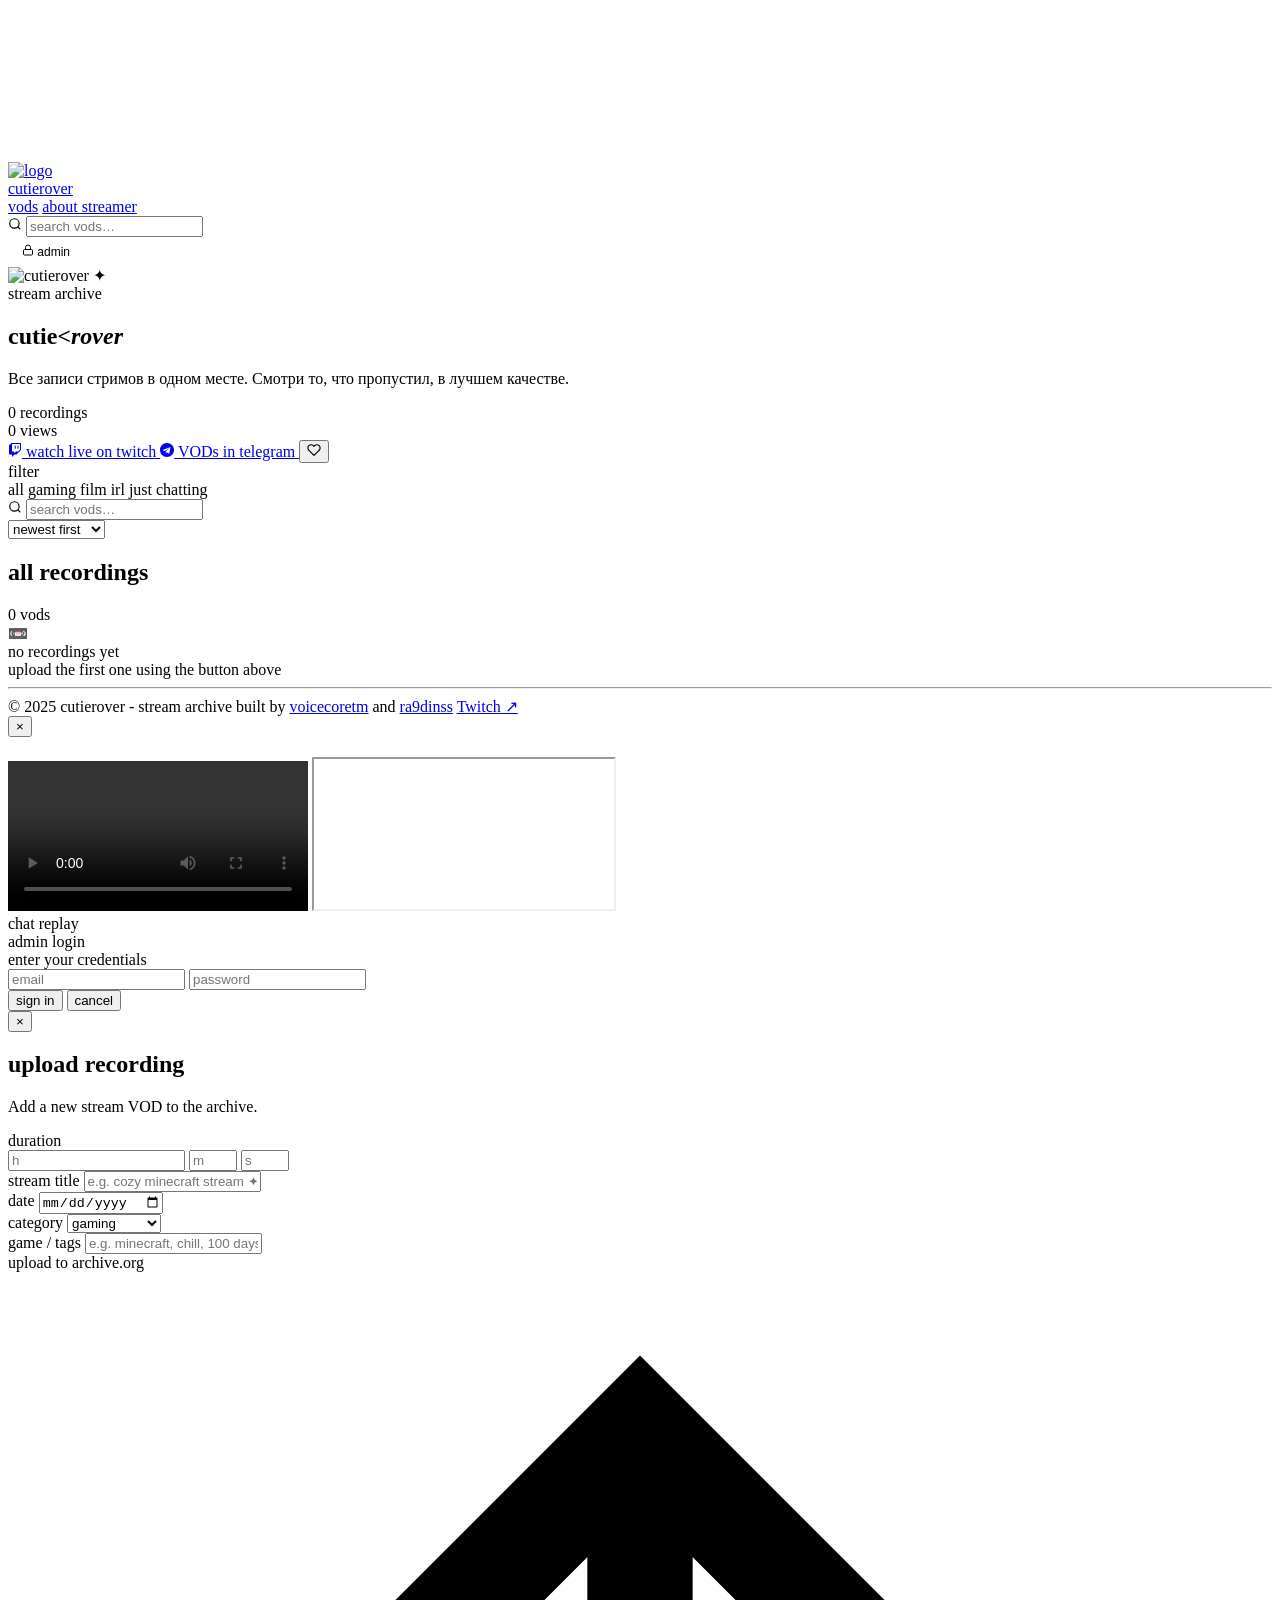
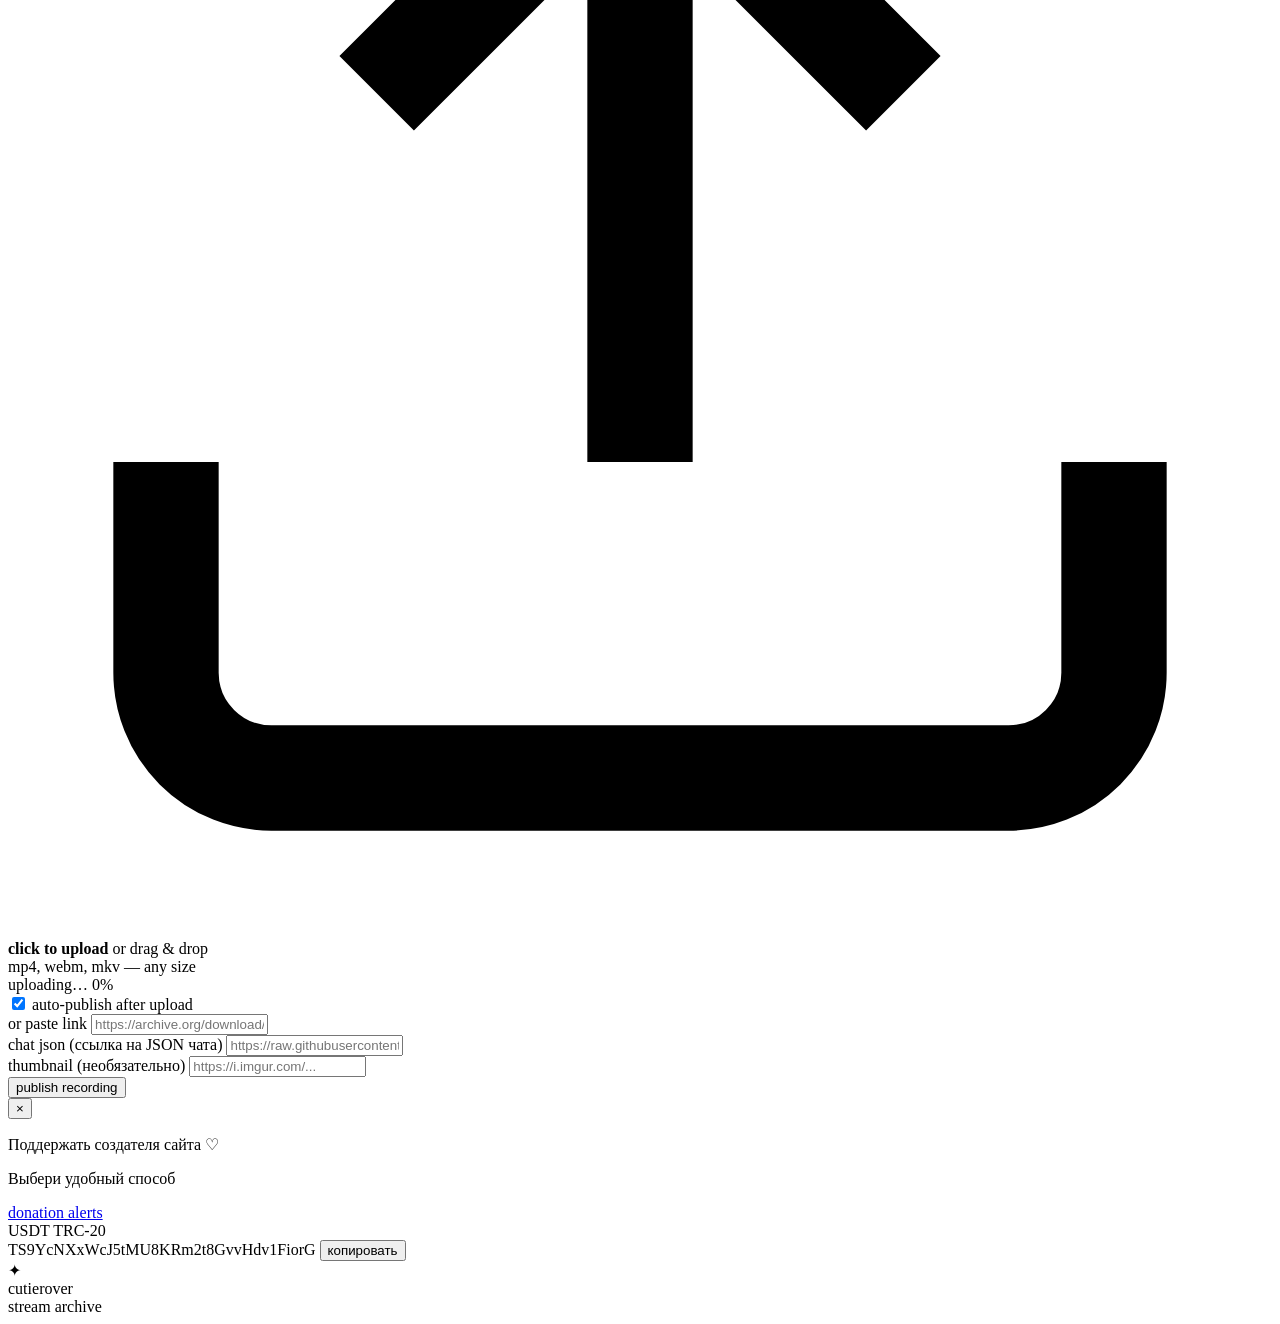
==== commit d63b9484: "Update index.html" ====
--- a/index.html
+++ b/index.html
@@ -1,5202 +1,344 @@
 <!DOCTYPE html>
-<html lang="ru">
+<html lang="en">
 <head>
-<link rel="icon" type="image/png" href="https://i.imgur.com/FLcgea4.jpeg">
-<meta charset="UTF-8">
-<meta name="viewport" content="width=device-width, initial-scale=1.0, maximum-scale=1.0">
-<title>cutierover — архив стримов | Stream Archive</title>
-<meta name="description" content="Архив всех стримов cutierover (Katherine). Смотри записи стримов по CS:GO, фильмам, IRL и Just Chatting.">
-<meta name="keywords" content="cutierover, стрим, twitch, архив, vod, csgo, игры, стримерша">
-<meta name="robots" content="index, follow">
-<link rel="canonical" href="https://cutierovers.ru/">
-<meta property="og:type" content="website">
-<meta property="og:title" content="cutierover — архив стримов">
-<meta property="og:description" content="Все записи стримов cutierover в одном месте.">
-<meta property="og:image" content="https://i.imgur.com/rNexn9C.jpeg">
-<meta name="twitter:card" content="summary_large_image">
-<meta name="theme-color" content="#0a0a0f">
-<meta name="apple-mobile-web-app-capable" content="yes">
-<link rel="manifest" href="/manifest.json">
-
-<link rel="preconnect" href="https://fonts.googleapis.com">
-<link href="https://fonts.googleapis.com/css2?family=DM+Serif+Display:ital@0;1&family=DM+Mono:wght@300;400;500&family=Outfit:wght@300;400;500;600&display=swap" rel="stylesheet">
-<style>
-  *, *::before, *::after { box-sizing: border-box; margin: 0; padding: 0; }
-
-  :root {
-    --bg: #0a0a0f;
-    --bg2: #111118;
-    --bg3: #18181f;
-    --bg4: #22222c;
-    --surface: #1c1c26;
-    --border: rgba(255,255,255,0.07);
-    --border2: rgba(255,255,255,0.12);
-    --text: #f0eef8;
-    --text2: #9c98b4;
-    --text3: #5e5c72;
-    --accent: #c084fc;
-    --accent2: #e879f9;
-    --accent-dim: rgba(192,132,252,0.12);
-    --accent-glow: rgba(192,132,252,0.25);
-    --pink: #f472b6;
-    --pink-dim: rgba(244,114,182,0.1);
-    --live: #4ade80;
-    --live-dim: rgba(74,222,128,0.12);
-    --font-serif: 'DM Serif Display', Georgia, serif;
-    --font-sans: 'Outfit', sans-serif;
-    --font-mono: 'DM Mono', monospace;
-  }
-
-  html { scroll-behavior: smooth; overflow-x: hidden; }
-
-  body {
-    background: var(--bg);
-    color: var(--text);
-    font-family: var(--font-sans);
-    font-weight: 300;
-    min-height: 100vh;
-    overflow-x: hidden;
-    cursor: default;
-  }
-
-  /* Noise overlay */
-  body::before {
-    content: '';
-    position: fixed;
-    inset: 0;
-    background-image: url("data:image/svg+xml,%3Csvg viewBox='0 0 256 256' xmlns='http://www.w3.org/2000/svg'%3E%3Cfilter id='noise'%3E%3CfeTurbulence type='fractalNoise' baseFrequency='0.9' numOctaves='4' stitchTiles='stitch'/%3E%3C/filter%3E%3Crect width='100%25' height='100%25' filter='url(%23noise)' opacity='0.04'/%3E%3C/svg%3E");
-    background-size: 256px;
-    pointer-events: none;
-    z-index: 0;
-    opacity: 0.6;
-  }
-
-  /* Gradient orbs */
-  .orb {
-    position: fixed;
-    border-radius: 50%;
-    filter: blur(120px);
-    pointer-events: none;
-    z-index: 0;
-    opacity: 0.18;
-  }
-  .orb-1 { width: 600px; height: 600px; top: -200px; left: -100px; background: #7c3aed; }
-  .orb-2 { width: 400px; height: 400px; bottom: 200px; right: -150px; background: #db2777; max-width: none; }
-  .orb-3 { width: 300px; height: 300px; top: 40%; left: 40%; background: #4f46e5; opacity: 0.1; }
-
-  /* ── HEADER ── */
-  header {
-    position: relative;
-    z-index: 10;
-    border-bottom: 1px solid var(--border);
-    backdrop-filter: blur(12px);
-    background: rgba(10,10,15,0.7);
-    padding: 0 2rem;
-  }
-
-  .header-inner {
-    max-width: 1280px;
-    margin: 0 auto;
-    height: 64px;
-    display: flex;
-    position: relative;
-    align-items: center;
-    justify-content: space-between;
-  }
-
-  .logo {
-    display: flex;
-    align-items: center;
-    gap: 10px;
-    text-decoration: none;
-  }
-
-  .logo-mark {
-    box-shadow: 0 0 0 2px #c084fc;
-    width: 32px;
-    height: 32px;
-    background: linear-gradient(135deg, var(--accent), var(--pink));
-    border-radius: 8px;
-    display: flex;
-    align-items: center;
-    justify-content: center;
-    font-family: var(--font-serif);
-    font-size: 16px;
-    color: #fff;
-    flex-shrink: 0;
-  }
-
-  .logo-text {
-    font-family: var(--font-serif);
-    font-size: 20px;
-    color: var(--text);
-    letter-spacing: -0.02em;
-  }
-
-  .logo-text span {
-    color: var(--accent);
-  }
-
-  nav {
-    display: flex;
-    align-items: center;
-    gap: 8px;
-  }
-
-  nav a {
-    text-decoration: none;
-    color: var(--text2);
-    font-size: 14px;
-    font-weight: 400;
-    padding: 6px 14px;
-    border-radius: 6px;
-    transition: all 0.2s;
-    letter-spacing: 0.01em;
-  }
-
-  nav a:hover { color: var(--text); background: var(--bg3); }
-  nav a.active { color: var(--accent); background: var(--accent-dim); }
-
-  .header-right {
-    display: flex;
-    align-items: center;
-    gap: 12px;
-  }
-
-  .search-bar {
-    display: flex;
-    align-items: center;
-    gap: 8px;
-    background: var(--bg3);
-    border: 1px solid var(--border);
-    border-radius: 8px;
-    padding: 6px 12px;
-    transition: border-color 0.2s;
-  }
-
-  .search-bar:focus-within {
-    border-color: var(--accent);
-  }
-
-  .search-bar svg { color: var(--text3); flex-shrink: 0; }
-
-  .search-bar input {
-    background: none;
-    border: none;
-    outline: none;
-    color: var(--text);
-    font-family: var(--font-sans);
-    font-size: 13px;
-    width: 160px;
-  }
-
-  .search-bar input::placeholder { color: var(--text3); }
-
-  /* ── HERO ── */
-  .hero {
-    position: relative;
-    z-index: 1;
-    max-width: 1280px;
-    margin: 0 auto;
-    padding: 48px 2rem 32px;
-  }
-
-  .hero-profile {
-    display: flex;
-    flex-direction: column;
-    gap: 0;
-    margin-bottom: 0;
-  }
-
-  .hero-layout {
-    display: grid;
-    grid-template-columns: 1fr 1fr;
-    gap: 24px;
-    align-items: start;
-    margin-bottom: 32px;
-  }
-
-  .hero-right {
-    display: flex;
-    flex-direction: column;
-    gap: 12px;
-    padding-top: 0;
-  }
-
-  .hero-latest-label {
-    font-family: var(--font-mono);
-    font-size: 11px;
-    color: var(--text3);
-    text-transform: uppercase;
-    letter-spacing: 0.1em;
-    margin-bottom: 4px;
-  }
-
-  .hero-latest-card {
-    background: var(--surface);
-    border: 1px solid var(--border);
-    border-radius: 14px;
-    overflow: hidden;
-    cursor: pointer;
-    transition: border-color 0.2s, transform 0.2s;
-    flex: 1;
-    display: flex;
-    flex-direction: column;
-  }
-
-  .hero-latest-card:hover {
-    border-color: var(--border2);
-    transform: translateY(-2px);
-  }
-
-  .hero-latest-thumb {
-    width: 100%;
-    aspect-ratio: 16/9;
-    background: linear-gradient(135deg, #1a1025, #0f0818);
-    position: relative;
-    overflow: hidden;
-    display: flex;
-    align-items: center;
-    justify-content: center;
-  }
-
-  .hero-latest-thumb img {
-    width: 100%;
-    height: 100%;
-    object-fit: cover;
-    position: absolute;
-    inset: 0;
-  }
-
-  .hero-latest-play {
-    width: 44px;
-    height: 44px;
-    border-radius: 50%;
-    background: rgba(255,255,255,0.12);
-    border: 1px solid rgba(255,255,255,0.2);
-    display: flex;
-    align-items: center;
-    justify-content: center;
-    backdrop-filter: blur(8px);
-    position: relative;
-    z-index: 1;
-    transition: all 0.2s;
-  }
-
-  .hero-latest-card:hover .hero-latest-play {
-    background: rgba(192,132,252,0.3);
-    border-color: var(--accent);
-    transform: scale(1.1);
-  }
-
-  .hero-latest-play svg { width: 16px; height: 16px; color: #fff; margin-left: 3px; }
-
-  .hero-latest-dur {
-    position: absolute;
-    bottom: 8px;
-    right: 8px;
-    font-family: var(--font-mono);
-    font-size: 11px;
-    color: #fff;
-    background: rgba(0,0,0,0.7);
-    padding: 2px 7px;
-    border-radius: 4px;
-    backdrop-filter: blur(4px);
-    z-index: 1;
-  }
-
-  .hero-latest-body {
-    padding: 12px 14px;
-  }
-
-  .hero-latest-title {
-    font-size: 13px;
-    font-weight: 500;
-    color: var(--text);
-    line-height: 1.35;
-    display: -webkit-box;
-    -webkit-line-clamp: 2;
-    -webkit-box-orient: vertical;
-    overflow: hidden;
-    margin-bottom: 6px;
-  }
-
-  .hero-latest-meta {
-    font-size: 11px;
-    color: var(--text3);
-    font-family: var(--font-mono);
-  }
-
-  .hero-stats-grid {
-    display: grid;
-    grid-template-columns: 1fr 1fr;
-    gap: 10px;
-  }
-
-  .hero-stat-box {
-    background: var(--surface);
-    border: 1px solid var(--border);
-    border-radius: 12px;
-    padding: 14px 16px;
-  }
-
-  .hero-stat-box .stat-num {
-    font-size: 26px;
-  }
-
-  .hero-stat-box .stat-label {
-    font-size: 10px;
-  }
-
-.avatar-ring {
-  position: relative;
-  flex-shrink: 0;
-}
-
-  .avatar-ring::before {
-    content: '';
-    position: absolute;
-    inset: -3px;
-    border-radius: 50%;
-    background: linear-gradient(135deg, var(--accent), var(--pink));
-    z-index: 0;
-  }
-
-  .avatar {
-    position: relative;
-    z-index: 1;
-    width: 150px;
-    height: 150px;
-    border-radius: 50%;
-    background: var(--bg4);
-    border: 3px solid var(--bg);
-    display: flex;
-    align-items: center;
-    justify-content: center;
-    font-family: var(--font-serif);
-    font-size: 36px;
-    color: var(--accent);
-    overflow: hidden;
-  }
-
-  .avatar img {
-    width: 100%;
-    height: 100%;
-    object-fit: cover;
-    display: none;
-  }
-
-  .hero-info { flex: 1; }
-
-  .streamer-tag {
-    display: inline-flex;
-    align-items: center;
-    gap: 6px;
-    font-family: var(--font-mono);
-    font-size: 13px;
-    color: var(--accent);
-    letter-spacing: 0.1em;
-    text-transform: uppercase;
-    margin-bottom: 10px;
-  }
-
-  .streamer-tag::before {
-    content: '';
-    width: 6px;
-    height: 6px;
-    border-radius: 50%;
-    background: var(--accent);
-    animation: pulse 2s infinite;
-  }
-
-  @keyframes pulse {
-    0%, 100% { opacity: 1; transform: scale(1); }
-    50% { opacity: 0.5; transform: scale(0.8); }
-  }
-
-  h1 {
-    font-family: var(--font-serif);
-    font-size: clamp(3rem, 5.5vw, 5rem);
-    font-weight: 400;
-    line-height: 1.05;
-    letter-spacing: -0.02em;
-    color: var(--text);
-    margin-bottom: 16px;
-  }
-
-  h1 em {
-    font-style: italic;
-    color: var(--accent);
-  }
-
-  .hero-desc {
-    font-size: 17px;
-    color: var(--text2);
-    line-height: 1.6;
-    max-width: 480px;
-  }
-
-  .hero-stats {
-    display: flex;
-    gap: 32px;
-    margin-top: 28px;
-  }
-
-  .stat {
-    display: flex;
-    flex-direction: column;
-    gap: 4px;
-  }
-
-  .stat-num {
-    font-family: var(--font-mono);
-    font-size: 32px;
-    font-weight: 500;
-    color: var(--text);
-    letter-spacing: -0.02em;
-  }
-
-  .stat-label {
-    font-size: 12px;
-    color: var(--text3);
-    text-transform: uppercase;
-    letter-spacing: 0.08em;
-  }
-
-  .stat-divider {
-    width: 1px;
-    background: var(--border);
-    align-self: stretch;
-    margin: 4px 0;
-  }
-
-  /* Twitch badge */
-  .twitch-link {
-    display: inline-flex;
-    align-items: center;
-    gap: 8px;
-    text-decoration: none;
-    background: rgba(145,71,255,0.15);
-    border: 1px solid rgba(145,71,255,0.3);
-    color: #bf94ff;
-    font-size: 13px;
-    font-weight: 500;
-    padding: 12px 20px;
-    border-radius: 10px;
-    transition: all 0.2s;
-    margin-top: 0;
-  }
-
-  .twitch-link:hover {
-    background: rgba(145,71,255,0.25);
-    border-color: rgba(145,71,255,0.5);
-  }
-
-  .hero-buttons .twitch-link,
-  .hero-buttons button.twitch-link {
-    margin-top: 0;
-  }
-
-  /* ── FILTERS ── */
-  .filters-bar {
-    position: relative;
-    z-index: 5;
-    max-width: 1280px;
-    margin: 0 auto;
-    padding: 0 2rem 24px;
-    display: flex;
-    align-items: center;
-    gap: 12px;
-    flex-wrap: wrap;
-  }
-  .filters-left {
-    display: flex;
-    align-items: center;
-    gap: 12px;
-    flex-wrap: wrap;
-  }
-  .filters-left .filter-label {
-    margin-right: 4px;
-  }
-  .filters-right {
-    display: flex;
-    align-items: center;
-    gap: 12px;
-    flex-shrink: 0;
-  }
-
-  .filter-label {
-    font-size: 12px;
-    font-family: var(--font-mono);
-    color: var(--text3);
-    letter-spacing: 0.06em;
-    text-transform: uppercase;
-    margin-right: 4px;
-  }
-
-  .filter-chips {
-    display: flex;
-    gap: 6px;
-    flex-wrap: wrap;
-  }
-
-  .chip {
-    padding: 5px 14px;
-    border-radius: 100px;
-    font-size: 13px;
-    font-weight: 400;
-    border: 1px solid var(--border);
-    color: var(--text2);
-    background: var(--bg3);
-    cursor: pointer;
-    transition: all 0.15s;
-    user-select: none;
-  }
-
-  .chip:hover {
-    border-color: var(--border2);
-    color: var(--text);
-  }
-
-  .chip.active {
-    background: var(--accent-dim);
-    border-color: var(--accent);
-    color: var(--accent);
-  }
-
-  .filter-sep {
-    width: 1px;
-    height: 20px;
-    background: var(--border);
-    margin: 0 4px;
-  }
-
-  .sort-select {
-    background: var(--bg3);
-    border: 1px solid var(--border);
-    color: var(--text2);
-    font-family: var(--font-sans);
-    font-size: 13px;
-    padding: 5px 10px;
-    border-radius: 8px;
-    outline: none;
-    cursor: pointer;
-    transition: border-color 0.2s;
-    appearance: none;
-    padding-right: 28px;
-    background-image: url("data:image/svg+xml,%3Csvg xmlns='http://www.w3.org/2000/svg' width='12' height='12' viewBox='0 0 24 24' fill='none' stroke='%235e5c72' stroke-width='2'%3E%3Cpath d='M6 9l6 6 6-6'/%3E%3C/svg%3E");
-    background-repeat: no-repeat;
-    background-position: right 8px center;
-  }
-
-  .sort-select:focus { border-color: var(--accent); }
-
-  /* Upload button */
-  .upload-btn {
-    margin-left: auto;
-    display: inline-flex;
-    align-items: center;
-    gap: 8px;
-    padding: 8px 18px;
-    background: linear-gradient(135deg, #7c3aed, #db2777);
-    color: #fff;
-    font-family: var(--font-sans);
-    font-size: 13px;
-    font-weight: 500;
-    border: none;
-    border-radius: 8px;
-    cursor: pointer;
-    transition: opacity 0.2s, transform 0.15s;
-    text-decoration: none;
-  }
-
-  .upload-btn:hover { opacity: 0.9; transform: translateY(-1px); }
-  .upload-btn:active { transform: translateY(0); }
-
-  /* ── VIDEO GRID ── */
-  main {
-    position: relative;
-    z-index: 1;
-    max-width: 1280px;
-    margin: 0 auto;
-    padding: 0 2rem 40px;
-  }
-
-  .section-header {
-    display: flex;
-    align-items: center;
-    gap: 16px;
-    margin-bottom: 28px;
-  }
-
-  .section-title {
-    font-family: var(--font-serif);
-    font-size: 22px;
-    font-weight: 400;
-    color: var(--text);
-    letter-spacing: -0.01em;
-  }
-
-  .section-count {
-    font-family: var(--font-mono);
-    font-size: 12px;
-    color: var(--text3);
-    background: var(--bg3);
-    padding: 3px 10px;
-    border-radius: 100px;
-    border: 1px solid var(--border);
-  }
-
-  .video-grid {
-    display: grid;
-    grid-template-columns: repeat(auto-fill, minmax(300px, 1fr));
-    gap: 20px;
-  }
-
-  /* ── VOD CARD ── */
-  .vod-card {
-    background: var(--surface);
-    border: 1px solid var(--border);
-    border-radius: 14px;
-    overflow: hidden;
-    cursor: pointer;
-    transition: border-color 0.2s, transform 0.2s;
-    position: relative;
-    display: flex;
-    flex-direction: column;
-  }
-
-  .vod-card:hover {
-    border-color: var(--border2);
-    transform: translateY(-3px);
-  }
-
-  .vod-thumb {
-    position: relative;
-    width: 100%;
-    aspect-ratio: 16/9;
-    background: var(--bg4);
-    overflow: hidden;
-  }
-
-  .vod-thumb-inner {
-    width: 100%;
-    height: 100%;
-    background: linear-gradient(135deg, #1a1025 0%, #0f0818 50%, #13101f 100%);
-    display: flex;
-    align-items: center;
-    justify-content: center;
-    transition: transform 0.3s;
-    position: relative;
-    overflow: hidden;
-  }
-
-  .vod-card:hover .vod-thumb-inner {
-    transform: scale(1.04);
-  }
-
-  .thumb-pattern {
-    position: absolute;
-    inset: 0;
-    opacity: 0.35;
-    background-image: 
-      repeating-linear-gradient(45deg, transparent, transparent 30px, rgba(192,132,252,0.1) 30px, rgba(192,132,252,0.1) 31px),
-      repeating-linear-gradient(-45deg, transparent, transparent 30px, rgba(244,114,182,0.08) 30px, rgba(244,114,182,0.08) 31px);
-  }
-
-  .thumb-icon {
-    width: 52px;
-    height: 52px;
-    border-radius: 50%;
-    background: rgba(255,255,255,0.06);
-    border: 1px solid rgba(255,255,255,0.1);
-    display: flex;
-    align-items: center;
-    justify-content: center;
-    backdrop-filter: blur(8px);
-    transition: all 0.2s;
-  }
-
-  .vod-card:hover .thumb-icon {
-    background: rgba(192,132,252,0.2);
-    border-color: var(--accent);
-    transform: scale(1.1);
-  }
-
-  .thumb-icon svg {
-    width: 20px;
-    height: 20px;
-    color: var(--text);
-    margin-left: 3px;
-  }
-
-  .vod-duration {
-    position: absolute;
-    bottom: 8px;
-    right: 8px;
-    font-family: var(--font-mono);
-    font-size: 11px;
-    font-weight: 500;
-    color: #fff;
-    background: rgba(0,0,0,0.7);
-    padding: 2px 7px;
-    border-radius: 4px;
-    backdrop-filter: blur(4px);
-    letter-spacing: 0.04em;
-  }
-
-  .vod-badge {
-    position: absolute;
-    top: 8px;
-    left: 8px;
-    font-size: 10px;
-    font-weight: 600;
-    text-transform: uppercase;
-    letter-spacing: 0.08em;
-    padding: 3px 8px;
-    border-radius: 4px;
-  }
-
-  .badge-new {
-    background: var(--accent-dim);
-    color: var(--accent);
-    border: 1px solid rgba(192,132,252,0.3);
-  }
-
-  .badge-live {
-    background: var(--live-dim);
-    color: var(--live);
-    border: 1px solid rgba(74,222,128,0.3);
-    display: flex;
-    align-items: center;
-    gap: 5px;
-  }
-
-  .badge-live::before {
-    content: '';
-    width: 5px;
-    height: 5px;
-    border-radius: 50%;
-    background: var(--live);
-    animation: blink 1.2s infinite;
-  }
-
-  @keyframes blink {
-    0%, 100% { opacity: 1; }
-    50% { opacity: 0.3; }
-  }
-
-  /* Card body */
-  .vod-body {
-    padding: 14px 16px 16px;
-    display: flex;
-    flex-direction: column;
-    gap: 8px;
-    flex: 1;
-  }
-
-  .vod-title {
-    font-size: 15px;
-    font-weight: 500;
-    color: var(--text);
-    line-height: 1.35;
-    display: -webkit-box;
-    -webkit-line-clamp: 2;
-    -webkit-box-orient: vertical;
-    overflow: hidden;
-    letter-spacing: -0.01em;
-  }
-
-  .vod-meta {
-    display: flex;
-    align-items: center;
-    gap: 10px;
-    font-size: 12px;
-    color: var(--text3);
-    font-family: var(--font-mono);
-  }
-
-  .vod-meta-dot {
-    width: 2px;
-    height: 2px;
-    border-radius: 50%;
-    background: var(--text3);
-  }
-
-  .vod-tags {
-    display: flex;
-    gap: 6px;
-    flex-wrap: wrap;
-    margin-top: 2px;
-  }
-
-  .tag {
-    font-size: 11px;
-    color: var(--text3);
-    background: var(--bg4);
-    padding: 2px 8px;
-    border-radius: 4px;
-    border: 1px solid var(--border);
-    font-weight: 400;
-  }
-
-  .tag-game {
-    color: var(--accent);
-    background: var(--accent-dim);
-    border-color: rgba(192,132,252,0.2);
-  }
-
-  .vod-footer {
-    display: flex;
-    align-items: center;
-    justify-content: space-between;
-    padding-top: 10px;
-    border-top: 1px solid var(--border);
-  }
-
-  .vod-views {
-    display: flex;
-    align-items: center;
-    gap: 5px;
-    font-size: 12px;
-    color: var(--text3);
-    font-family: var(--font-mono);
-  }
-
-  .vod-actions {
-    display: flex;
-    gap: 6px;
-  }
-
-  .icon-btn {
-    width: 30px;
-    height: 30px;
-    border-radius: 7px;
-    background: var(--bg4);
-    border: 1px solid var(--border);
-    display: flex;
-    align-items: center;
-    justify-content: center;
-    cursor: pointer;
-    transition: all 0.15s;
-    color: var(--text3);
-  }
-
-  .icon-btn:hover {
-    border-color: var(--border2);
-    color: var(--text);
-    background: var(--bg3);
-  }
-
-  .icon-btn svg { width: 14px; height: 14px; }
-
-  /* ── UPLOAD MODAL ── */
-  .modal-overlay {
-    position: fixed;
-    inset: 0;
-    background: rgba(0,0,0,0.75);
-    backdrop-filter: blur(8px);
-    z-index: 100;
-    display: flex;
-    align-items: center;
-    justify-content: center;
-    padding: 20px;
-    opacity: 0;
-    visibility: hidden;
-    pointer-events: none;
-    transition: opacity 0.35s cubic-bezier(0.4, 0, 0.2, 1), visibility 0.35s cubic-bezier(0.4, 0, 0.2, 1);
-  }
-
-  .modal-overlay.open {
-    opacity: 1;
-    visibility: visible;
-    pointer-events: all;
-  }
-
-  .modal {
-    background: var(--bg2);
-    border: 1px solid var(--border2);
-    border-radius: 20px;
-    width: 100%;
-    max-width: 520px;
-    padding: 32px;
-    position: relative;
-    animation: modal-in 0.25s ease;
-  }
-
-  @keyframes modal-in {
-    from { opacity: 0; transform: scale(0.96) translateY(8px); }
-    to   { opacity: 1; transform: none; }
-  }
-
-  .modal-close {
-    position: absolute;
-    top: 16px;
-    right: 16px;
-    width: 32px;
-    height: 32px;
-    border-radius: 8px;
-    background: var(--bg4);
-    border: 1px solid var(--border);
-    color: var(--text2);
-    cursor: pointer;
-    display: flex;
-    align-items: center;
-    justify-content: center;
-    transition: all 0.15s;
-  }
-
-  .modal-close:hover { color: var(--text); border-color: var(--border2); }
-
-  .modal-title {
-    font-family: var(--font-serif);
-    font-size: 24px;
-    color: var(--text);
-    margin-bottom: 6px;
-    letter-spacing: -0.01em;
-  }
-
-  .modal-sub {
-    font-size: 14px;
-    color: var(--text2);
-    margin-bottom: 28px;
-    line-height: 1.5;
-  }
-
-  .form-group {
-    margin-bottom: 18px;
-  }
-
-  .form-label {
-    display: block;
-    font-size: 12px;
-    font-family: var(--font-mono);
-    color: var(--text3);
-    text-transform: uppercase;
-    letter-spacing: 0.08em;
-    margin-bottom: 8px;
-  }
-
-  .form-input {
-    width: 100%;
-    background: var(--bg3);
-    border: 1px solid var(--border);
-    border-radius: 10px;
-    padding: 10px 14px;
-    color: var(--text);
-    font-family: var(--font-sans);
-    font-size: 14px;
-    outline: none;
-    transition: border-color 0.2s;
-  }
-
-  .form-input:focus {
-    border-color: var(--accent);
-  }
-
-  .form-input::placeholder { color: var(--text3); }
-
-  .form-row {
-    display: grid;
-    grid-template-columns: 1fr 1fr;
-    gap: 14px;
-  }
-
-  /* Drop zone */
-  .drop-zone {
-    border: 2px dashed var(--border2);
-    border-radius: 12px;
-    padding: 36px 20px;
-    text-align: center;
-    cursor: pointer;
-    transition: all 0.2s;
-    background: var(--bg3);
-    margin-bottom: 18px;
-  }
-
-  .drop-zone:hover, .drop-zone.dragover {
-    border-color: var(--accent);
-    background: var(--accent-dim);
-  }
-
-  .drop-icon {
-    width: 48px;
-    height: 48px;
-    border-radius: 12px;
-    background: var(--accent-dim);
-    border: 1px solid rgba(192,132,252,0.2);
-    display: flex;
-    align-items: center;
-    justify-content: center;
-    margin: 0 auto 12px;
-    color: var(--accent);
-  }
-
-  .drop-icon svg { width: 22px; height: 22px; }
-
-  .drop-text {
-    font-size: 14px;
-    color: var(--text2);
-    margin-bottom: 4px;
-  }
-
-  .drop-text strong { color: var(--accent); font-weight: 500; }
-
-  .drop-sub {
-    font-size: 12px;
-    color: var(--text3);
-    font-family: var(--font-mono);
-  }
-
-  .form-submit {
-    width: 100%;
-    padding: 12px;
-    background: linear-gradient(135deg, #7c3aed, #db2777);
-    color: #fff;
-    font-family: var(--font-sans);
-    font-size: 15px;
-    font-weight: 500;
-    border: none;
-    border-radius: 10px;
-    cursor: pointer;
-    transition: opacity 0.2s, transform 0.15s;
-    letter-spacing: 0.01em;
-  }
-
-  .form-submit:hover { opacity: 0.9; transform: translateY(-1px); }
-  .form-submit:active { transform: translateY(0); }
-
-  /* ── PROGRESS ── */
-  .upload-progress {
-    display: none;
-    margin-top: 16px;
-  }
-
-  .upload-progress.show { display: block; }
-
-  .progress-label {
-    display: flex;
-    justify-content: space-between;
-    font-size: 12px;
-    font-family: var(--font-mono);
-    color: var(--text3);
-    margin-bottom: 8px;
-  }
-
-  .progress-bar {
-    height: 4px;
-    background: var(--bg4);
-    border-radius: 2px;
-    overflow: hidden;
-  }
-
-  .progress-fill {
-    height: 100%;
-    background: linear-gradient(90deg, var(--accent), var(--pink));
-    border-radius: 2px;
-    width: 0%;
-    transition: width 0.3s ease;
-  }
-
-  /* ── FOOTER ── */
-  footer {
-    position: relative;
-    z-index: 1;
-    border-top: 1px solid var(--border);
-    padding: 32px 2rem;
-    max-width: 1280px;
-    margin: 0 auto;
-    display: flex;
-    align-items: center;
-    justify-content: space-between;
-    font-size: 13px;
-    color: var(--text3);
-    font-family: var(--font-mono);
-  }
-
-  footer a { color: var(--text3); text-decoration: none; }
-  footer a:hover { color: var(--accent); }
-
-  /* ── EMPTY STATE ── */
-  .empty-state {
-    grid-column: 1 / -1;
-    text-align: center;
-    padding: 80px 20px;
-    display: none;
-  }
-
-  .empty-state.show { display: block; }
-
-  .empty-icon {
-    font-size: 48px;
-    margin-bottom: 16px;
-    opacity: 0.3;
-  }
-
-  .empty-title {
-    font-family: var(--font-serif);
-    font-size: 22px;
-    color: var(--text2);
-    margin-bottom: 8px;
-  }
-
-  .empty-sub { font-size: 14px; color: var(--text3); }
-
-  
-  /* Search desktop/mobile visibility */
-  .search-desktop { display: flex; align-items: center; }
-  .search-mobile { display: none; width: 100%; }
-  .search-mobile .search-bar { width: 100%; }
-  .search-mobile .search-bar input { width: 100%; display: block !important; }
-
-  /* Responsive */
-@media (max-width: 768px) {
-  /* Header */
-  header { width: 100%; }
-  .header-inner { width: 100%; padding: 0 16px; gap: 8px; }
-  nav { display: none; }
-  .search-desktop { display: none !important; }
-  .search-mobile { display: block !important; }
-  .header-right { gap: 6px; }
-  .search-bar { flex: 1; min-width: 0; }
-  .search-bar input { width: 100%; font-size: 12px; display: block !important; }
-  .upload-btn { font-size: 11px; padding: 6px 10px; }
-  .admin-badge { font-size: 10px; padding: 4px 8px; }
-  #loginBtn { font-size: 11px; padding: 6px 10px; }
-
-  /* Hero */
-  .hero { padding: 24px 16px; }
-  .hero-layout { grid-template-columns: 1fr; }
-  .hero-right { display: none; }
-  .hero-profile { flex-direction: column; align-items: flex-start; gap: 16px; }
-  h1 { font-size: 2rem; }
-  .hero-desc { font-size: 13px; }
-  .hero-stats { gap: 20px; }
-  .stat-num { font-size: 1.6rem; }
-  .avatar { width: 100px; height: 100px; }
-  .hero-desc { max-width: 100%; }
-  .hero-info { min-width: 0; overflow: hidden; }
-
-  /* Кнопки — одинаковые, в ряд */
-.hero-buttons {
-  display: flex !important;
-  flex-wrap: wrap !important;
-  width: 100%;
-  gap: 8px;
-  padding-top: 16px !important;
-}
-  .hero-buttons .twitch-link {
-    flex: 1;
-    justify-content: center;
-    text-align: center;
-    font-size: 11px !important;
-    padding: 10px 6px !important;
-    white-space: nowrap;
-  }
-
-  /* Filters */
-  .filters-bar { padding: 12px 16px; gap: 8px; flex-wrap: wrap; align-items: flex-start; }
-  .filters-left { flex-wrap: wrap; gap: 6px; flex: 1; min-width: 0; }
-  .filters-right { flex-shrink: 0; align-self: flex-start; margin-top: 22px; }
-  .filter-chips { gap: 6px; flex-wrap: wrap; }
-  .chip { font-size: 11px; padding: 5px 10px; }
-  .filter-label { font-size: 10px; width: 100%; margin-bottom: 2px; }
-  .filter-sep { display: none; }
-  .sort-select { font-size: 12px; padding: 5px 10px; }
-  .search-mobile { width: 100%; margin-top: 4px; }
-  .search-mobile .search-bar { width: 100%; }
-
-  /* Grid — одна колонка на всю ширину */
-  #videoGrid {
-    grid-template-columns: 1fr !important;
-    padding: 0 16px 16px !important;
-  }
-  .vod-card { border-radius: 12px; }
-  .vod-thumb { height: 200px; }
-
-  /* Section header */
-  .section-header { padding: 16px 16px 12px; }
-  .section-title { font-size: 1.4rem; }
-
-  /* About */
-  .about-section { padding: 24px 16px; }
-  .about-container { padding: 20px 16px; border-radius: 14px; }
-  .about-header { flex-direction: column; gap: 12px; }
-  .about-avatar { width: 56px; height: 56px; }
-  .about-name h2 { font-size: 18px; }
-  .about-cards { grid-template-columns: 1fr 1fr; gap: 8px; }
-  .about-card { padding: 12px; }
-  .about-links { gap: 8px; }
-  .about-link-btn { font-size: 12px; padding: 7px 12px; }
-
-  /* Modals */
-  .player-modal { padding: 12px; border-radius: 12px; }
-  .player-title { font-size: 15px; }
-  .modal-content { padding: 20px 16px; border-radius: 14px; margin: 10px; }
-  .form-row { grid-template-columns: 1fr; }
-  .modal-title { font-size: 18px; }
-  .auth-modal { padding: 24px 16px; border-radius: 14px; margin: 16px; }
-  .auth-title { font-size: 18px; }
-
-  /* Footer */
-  footer { flex-direction: column; gap: 8px; text-align: center; padding: 20px 16px; }
-}
-
-/* Avatar — меньше на мобилке */
-.avatar { width: 100px; height: 100px; }
-
-/* Hero layout — убираем лишний отступ */
-.hero { padding: 24px 16px 24px; }
-  }
-
-  .hero-buttons {
-    display: flex;
-    flex-wrap: wrap;
-    gap: 10px;
-    margin-top: 4px;
-  }
-
-  /* Fade-in animation for cards */
-  .vod-card {
-    animation: card-in 0.4s ease both;
-  }
-
-  /* ── AUTH ── */
-  .auth-modal-overlay {
-    position: fixed;
-    inset: 0;
-    background: rgba(0,0,0,0.75);
-    backdrop-filter: blur(8px);
-    z-index: 9999;
-    display: flex;
-    align-items: center;
-    justify-content: center;
-    opacity: 0;
-    visibility: hidden;
-    pointer-events: none;
-    transition: opacity 0.35s cubic-bezier(0.4, 0, 0.2, 1), visibility 0.35s cubic-bezier(0.4, 0, 0.2, 1);
-  }
-  .auth-modal-overlay.open {
-    opacity: 1;
-    visibility: visible;
-    pointer-events: all;
-  }
-  .auth-modal {
-    background: var(--bg2);
-    border: 1px solid var(--border2);
-    border-radius: 18px;
-    padding: 36px;
-    width: 100%;
-    max-width: 380px;
-    position: relative;
-  }
-  .auth-title {
-    font-family: var(--font-serif);
-    font-size: 22px;
-    color: var(--text);
-    margin-bottom: 6px;
-  }
-  .auth-sub {
-    font-size: 13px;
-    color: var(--text3);
-    margin-bottom: 24px;
-  }
-  .auth-error {
-    font-size: 12px;
-    color: #f87171;
-    margin-top: 10px;
-    min-height: 16px;
-    font-family: var(--font-mono);
-  }
-  .auth-btn {
-    width: 100%;
-    padding: 11px;
-    background: linear-gradient(135deg, #7c3aed, #db2777);
-    color: #fff;
-    font-family: var(--font-sans);
-    font-size: 14px;
-    font-weight: 500;
-    border: none;
-    border-radius: 10px;
-    cursor: pointer;
-    margin-top: 14px;
-    transition: opacity 0.2s;
-  }
-  .auth-btn:hover { opacity: 0.9; }
-  .auth-hint {
-    font-size: 11px;
-    color: var(--text3);
-    margin-top: 14px;
-    line-height: 1.5;
-    font-family: var(--font-mono);
-  }
-
-  /* Admin badge in header */
-  .admin-badge {
-    display: inline-flex;
-    align-items: center;
-    gap: 6px;
-    font-size: 11px;
-    font-family: var(--font-mono);
-    color: var(--accent);
-    background: var(--accent-dim);
-    border: 1px solid rgba(192,132,252,0.3);
-    padding: 4px 10px;
-    border-radius: 6px;
-    cursor: pointer;
-    transition: background 0.2s;
-  }
-  .admin-badge:hover { background: rgba(192,132,252,0.2); }
-  .admin-badge svg { width: 10px; height: 10px; }
-
-  @keyframes card-in {
-    from { opacity: 0; transform: translateY(12px); }
-    to   { opacity: 1; transform: none; }
-  }
-
-  .vod-card:nth-child(1) { animation-delay: 0.05s; }
-  .vod-card:nth-child(2) { animation-delay: 0.10s; }
-  .vod-card:nth-child(3) { animation-delay: 0.15s; }
-  .vod-card:nth-child(4) { animation-delay: 0.20s; }
-  .vod-card:nth-child(5) { animation-delay: 0.25s; }
-  .vod-card:nth-child(6) { animation-delay: 0.30s; }
-  .vod-card:nth-child(7) { animation-delay: 0.35s; }
-  .vod-card:nth-child(8) { animation-delay: 0.40s; }
-  .vod-card:nth-child(9) { animation-delay: 0.45s; }
- .about-section {
-  max-width: 900px;
-  margin: 0 auto;
-  padding: 2rem 2rem 3rem;
-}
- 
-.about-container {
-  background: rgba(255,255,255,0.03);
-  border: 1px solid rgba(255,255,255,0.08);
-  border-radius: 16px;
-  padding: 2rem;
-}
- 
-.about-header {
-  display: flex;
-  align-items: center;
-  gap: 16px;
-  margin-bottom: 1.5rem;
-}
- 
-.about-avatar {
-  width: 56px;
-  height: 56px;
-  border-radius: 50%;
-  background: rgba(192,132,252,0.15);
-  border: 1px solid rgba(192,132,252,0.3);
-  display: flex;
-  align-items: center;
-  justify-content: center;
-  font-size: 18px;
-  font-weight: 500;
-  color: #c084fc;
-  flex-shrink: 0;
-}
- 
-.about-name h2 {
-  margin: 0 0 2px;
-  font-size: 20px;
-  font-weight: 500;
-  color: var(--text, #f0eef8);
-}
- 
-.about-name p {
-  margin: 0;
-  font-size: 13px;
-  color: var(--text2, #9c98b4);
-}
- 
-.about-badge {
-  display: inline-block;
-  font-size: 11px;
-  font-style: normal;
-  padding: 2px 8px;
-  border-radius: 6px;
-  background: rgba(255,255,255,0.07);
-  color: var(--text2, #9c98b4);
-  margin-left: 6px;
-  vertical-align: middle;
-}
- 
-.about-bio {
-  font-size: 15px;
-  line-height: 1.75;
-  color: var(--text2, #9c98b4);
-  margin: 0 0 2rem;
-}
- 
-.about-cards {
-  display: grid;
-  grid-template-columns: repeat(auto-fit, minmax(160px, 1fr));
-  gap: 10px;
-  margin-bottom: 2rem;
-}
- 
-.about-card {
-  background: rgba(255,255,255,0.04);
-  border: 1px solid rgba(255,255,255,0.07);
-  border-radius: 12px;
-  padding: 0.9rem 1rem;
-}
- 
-.about-card-label {
-  font-size: 11px;
-  color: var(--text2, #9c98b4);
-  margin-bottom: 4px;
-  text-transform: uppercase;
-  letter-spacing: 0.06em;
-}
- 
-.about-card-value {
-  font-size: 13px;
-  font-weight: 500;
-  color: var(--text, #f0eef8);
-}
- 
-.about-tag {
-  display: inline-block;
-  font-size: 11px;
-  padding: 2px 7px;
-  border-radius: 5px;
-  background: rgba(255,255,255,0.07);
-  color: var(--text2, #9c98b4);
-  margin: 2px 2px 0 0;
-  font-weight: 400;
-}
- 
-.about-divider {
-  border-top: 1px solid rgba(255,255,255,0.07);
-  margin: 1.5rem 0;
-}
- 
-.about-section-label {
-  font-size: 11px;
-  font-weight: 500;
-  color: var(--text2, #9c98b4);
-  letter-spacing: 0.08em;
-  text-transform: uppercase;
-  margin-bottom: 1rem;
-}
- 
-.about-specs {
-  background: rgba(255,255,255,0.04);
-  border: 1px solid rgba(255,255,255,0.07);
-  border-radius: 12px;
-  padding: 0.25rem 1rem;
-  margin-bottom: 1.5rem;
-}
- 
-.about-spec-row {
-  display: flex;
-  justify-content: space-between;
-  align-items: center;
-  padding: 9px 0;
-  border-bottom: 1px solid rgba(255,255,255,0.05);
-}
- 
-.about-spec-row:last-child {
-  border-bottom: none;
-}
- 
-.about-spec-key {
-  font-size: 13px;
-  color: var(--text2, #9c98b4);
-}
- 
-.about-spec-val {
-  font-size: 13px;
-  font-weight: 500;
-  color: var(--text, #f0eef8);
-  text-align: right;
-}
- 
-.about-links {
-  display: flex;
-  flex-wrap: wrap;
-  gap: 8px;
-}
- 
-.about-link-btn {
-  display: inline-flex;
-  align-items: center;
-  gap: 6px;
-  padding: 7px 16px;
-  border: 1px solid rgba(255,255,255,0.12);
-  border-radius: 8px;
-  font-size: 13px;
-  color: var(--text, #f0eef8);
-  text-decoration: none;
-  background: rgba(255,255,255,0.04);
-  transition: background 0.2s;
-}
- 
-.about-link-btn:hover {
-  background: rgba(255,255,255,0.09);
-}
- .support-btn {
-  display: inline-flex;
-  align-items: center;
-  justify-content: center;
-  padding: 0 16px;
-  height: 36px;
-  border-radius: 8px;
-  background: rgba(255,255,255,0.05);
-  border: 1px solid rgba(255,255,255,0.12);
-  cursor: pointer;
-  transition: transform 0.15s, background 0.15s;
-  align-self: center;
-}
-.support-btn:hover { background: rgba(255,255,255,0.09); transform: none; }
-.support-btn:active { transform: scale(0.98); }
-.support-btn svg { width: 16px; height: 16px; fill: none; stroke: #d4537e; stroke-width: 2; stroke-linecap: round; stroke-linejoin: round; }
-  position: relative;
-  width: 56px;
-  height: 56px;
-  border-radius: 50%;
-  background: rgba(255,255,255,0.05);
-  border: 1px solid rgba(255,255,255,0.12);
-  display: flex;
-  align-items: center;
-  justify-content: center;
-  cursor: pointer;
-  transition: transform 0.15s, background 0.15s;
-}
-.support-btn:hover { background: rgba(255,255,255,0.09); transform: scale(1.08); }
-.support-btn:active { transform: scale(0.96); }
-.support-btn svg { width: 22px; height: 22px; fill: none; stroke: #d4537e; stroke-width: 2; stroke-linecap: round; stroke-linejoin: round; }
- 
-.support-overlay {
-  display: flex;
-  position: fixed;
-  inset: 0;
-  background: rgba(0,0,0,0.6);
-  z-index: 9999;
-  align-items: center;
-  justify-content: center;
-  opacity: 0;
-  visibility: hidden;
-  pointer-events: none;
-  transition: opacity 0.35s cubic-bezier(0.4, 0, 0.2, 1), visibility 0.35s cubic-bezier(0.4, 0, 0.2, 1);
-}
-.support-overlay.open {
-  opacity: 1;
-  visibility: visible;
-  pointer-events: all;
-}
- 
-.support-modal {
-  background: var(--bg2, #111118);
-  border: 1px solid rgba(255,255,255,0.1);
-  border-radius: 16px;
-  padding: 1.5rem;
-  width: 340px;
-  max-width: 90vw;
-  position: relative;
-  pointer-events: auto;
-}
- 
-.support-modal-close {
-  position: absolute;
-  top: 12px;
-  right: 12px;
-  width: 36px;
-  height: 36px;
-  border-radius: 10px;
-  background: rgba(255,255,255,0.06);
-  border: 1.5px solid rgba(255,255,255,0.12);
-  color: var(--text2, #9c98b4);
-  cursor: pointer;
-  font-size: 18px;
-  line-height: 1;
-  display: flex;
-  align-items: center;
-  justify-content: center;
-  transition: all 0.3s cubic-bezier(0.4, 0, 0.2, 1);
-  padding: 0;
-}
-.support-modal-close:hover {
-  border-color: var(--pink);
-  background: var(--pink-dim);
-  color: var(--pink);
-  transform: rotate(90deg) scale(1.1);
-  box-shadow: 0 0 0 3px rgba(244,114,182,0.12), 0 0 20px rgba(244,114,182,0.25);
-}
-.support-modal-close:active {
-  transform: rotate(90deg) scale(0.95);
-}
- 
-.support-modal-title {
-  font-size: 16px;
-  font-weight: 500;
-  color: var(--text, #f0eef8);
-  margin: 0 0 4px;
-}
-.support-modal-sub {
-  font-size: 13px;
-  color: var(--text2, #9c98b4);
-  margin: 0 0 1.25rem;
-}
- 
-.support-da-btn {
-  display: flex;
-  align-items: center;
-  justify-content: center;
-  gap: 8px;
-  width: 100%;
-  padding: 10px;
-  border-radius: 10px;
-  border: 1px solid rgba(255,255,255,0.1);
-  background: rgba(255,255,255,0.05);
-  color: var(--text, #f0eef8);
-  font-size: 14px;
-  cursor: pointer;
-  text-decoration: none;
-  transition: background 0.15s;
-  margin-bottom: 10px;
-  box-sizing: border-box;
-}
-.support-da-btn:hover { background: rgba(255,255,255,0.09); }
- 
-.support-method {
-  background: rgba(255,255,255,0.04);
-  border: 1px solid rgba(255,255,255,0.08);
-  border-radius: 10px;
-  padding: 0.9rem 1rem;
-}
-.support-method-label {
-  font-size: 11px;
-  color: var(--text3, #5e5c72);
-  text-transform: uppercase;
-  letter-spacing: 0.06em;
-  margin-bottom: 8px;
-}
-.support-method-row {
-  display: flex;
-  align-items: center;
-  justify-content: space-between;
-  gap: 8px;
-}
-.support-method-val {
-  font-size: 12px;
-  font-weight: 500;
-  color: var(--text, #f0eef8);
-  word-break: break-all;
-  flex: 1;
-}
-.support-copy-btn {
-  flex-shrink: 0;
-  background: none;
-  border: 1px solid rgba(255,255,255,0.12);
-  border-radius: 8px;
-  padding: 4px 10px;
-  font-size: 12px;
-  color: var(--text2, #9c98b4);
-  cursor: pointer;
-  transition: background 0.15s;
-  white-space: nowrap;
-}
-.support-copy-btn:hover { background: rgba(255,255,255,0.07); }
-
-  /* === ПЛАВНЫЕ АНИМАЦИИ МОДАЛЬНЫХ ОКОН (без ломки pointer-events) === */
-
-  /* Modal overlay — оригинал использует display:none/flex, мы анимируем через visibility+opacity */
-  .modal-overlay {
-    transition: opacity 0.35s cubic-bezier(0.4, 0, 0.2, 1), visibility 0.35s;
-  }
-  .modal-overlay:not(.open) {
-    opacity: 0;
-    visibility: hidden;
-  }
-  .modal-overlay.open {
-    opacity: 1;
-    visibility: visible;
-  }
-  .modal-overlay:not(.open) .modal {
-    transform: scale(0.94) translateY(12px);
-    opacity: 0;
-  }
-  .modal-overlay.open .modal {
-    transform: scale(1) translateY(0);
-    opacity: 1;
-  }
-  .modal {
-    transition: transform 0.4s cubic-bezier(0.34, 1.56, 0.64, 1), 
-                opacity 0.3s cubic-bezier(0.4, 0, 0.2, 1);
-  }
-
-  /* Auth modal */
-  .auth-modal-overlay {
-    transition: opacity 0.35s cubic-bezier(0.4, 0, 0.2, 1), visibility 0.35s;
-  }
-  .auth-modal-overlay:not(.open) {
-    opacity: 0;
-    visibility: hidden;
-  }
-  .auth-modal-overlay.open {
-    opacity: 1;
-    visibility: visible;
-  }
-  .auth-modal-overlay:not(.open) .auth-modal {
-    transform: scale(0.94) translateY(12px);
-    opacity: 0;
-  }
-  .auth-modal-overlay.open .auth-modal {
-    transform: scale(1) translateY(0);
-    opacity: 1;
-  }
-  .auth-modal {
-    transition: transform 0.4s cubic-bezier(0.34, 1.56, 0.64, 1), 
-                opacity 0.3s cubic-bezier(0.4, 0, 0.2, 1);
-  }
-
-  /* Support modal */
-  .support-overlay {
-    transition: opacity 0.35s cubic-bezier(0.4, 0, 0.2, 1), visibility 0.35s;
-  }
-  .support-overlay:not(.open) {
-    opacity: 0;
-    visibility: hidden;
-  }
-  .support-overlay.open {
-    opacity: 1;
-    visibility: visible;
-  }
-  .support-overlay:not(.open) .support-modal {
-    transform: scale(0.94) translateY(12px);
-    opacity: 0;
-  }
-  .support-overlay.open .support-modal {
-    transform: scale(1) translateY(0);
-    opacity: 1;
-  }
-  .support-modal {
-    transition: transform 0.4s cubic-bezier(0.34, 1.56, 0.64, 1), 
-                opacity 0.3s cubic-bezier(0.4, 0, 0.2, 1);
-  }
-
-  /* === УЛУЧШЕННЫЕ СВЕЧЕНИЯ И АНИМАЦИИ === */
-
-  /* Анимированные градиентные шары */
-  .orb {
-    filter: blur(100px);
-    opacity: 0.4;
-  }
-  .orb-1 {
-    width: 700px; height: 700px;
-    top: -250px; left: -150px;
-    background: radial-gradient(circle, #7c3aed 0%, #4c1d95 60%, transparent 100%);
-    animation: orbFloat1 10s ease-in-out infinite;
-  }
-  .orb-2 {
-    width: 500px; height: 500px;
-    bottom: 100px; right: -200px;
-    background: radial-gradient(circle, #db2777 0%, #9d174d 60%, transparent 100%);
-    animation: orbFloat2 12s ease-in-out infinite;
-  }
-  .orb-3 {
-    width: 400px; height: 400px;
-    top: 45%; left: 35%;
-    background: radial-gradient(circle, #4f46e5 0%, #312e81 60%, transparent 100%);
-    opacity: 0.3 !important;
-    animation: orbFloat3 15s ease-in-out infinite;
-  }
-  .orb-4 {
-    position: fixed;
-    border-radius: 50%;
-    filter: blur(120px);
-    pointer-events: none;
-    z-index: 0;
-    width: 350px; height: 350px;
-    bottom: -100px; left: 20%;
-    background: radial-gradient(circle, #c084fc 0%, #7c3aed 60%, transparent 100%);
-    opacity: 0.35;
-    animation: orbFloat4 17s ease-in-out infinite;
-  }
-
-  @keyframes orbFloat1 {
-    0%, 100% { transform: translate(0, 0) scale(1); }
-    25% { transform: translate(120px, 80px) scale(1.2); }
-    50% { transform: translate(-60px, 160px) scale(0.9); }
-    75% { transform: translate(80px, -40px) scale(1.15); }
-  }
-  @keyframes orbFloat2 {
-    0%, 100% { transform: translate(0, 0) scale(1); }
-    25% { transform: translate(-100px, -120px) scale(1.3); }
-    50% { transform: translate(60px, -60px) scale(0.85); }
-    75% { transform: translate(-80px, 40px) scale(1.2); }
-  }
-  @keyframes orbFloat3 {
-    0%, 100% { transform: translate(0, 0) scale(1); }
-    33% { transform: translate(80px, -100px) scale(1.25); }
-    66% { transform: translate(-40px, 60px) scale(0.9); }
-  }
-  @keyframes orbFloat4 {
-    0%, 100% { transform: translate(0, 0) scale(1); }
-    33% { transform: translate(-80px, -60px) scale(1.3); }
-    66% { transform: translate(60px, -80px) scale(0.85); }
-  }
-
-  /* === HOVER ДЛЯ LATEST RECORDING КАК У ОБЫЧНЫХ КАРТОЧЕК === */
-  .hero-latest-card {
-    position: relative;
-    transition: border-color 0.3s ease, transform 0.35s cubic-bezier(0.34, 1.56, 0.64, 1), box-shadow 0.3s ease;
-  }
-  .hero-latest-card::before {
-    content: '';
-    position: absolute;
-    inset: -1px;
-    border-radius: 15px;
-    padding: 1px;
-    background: linear-gradient(135deg, transparent 40%, rgba(192,132,252,0.3) 50%, transparent 60%);
-    -webkit-mask: linear-gradient(#fff 0 0) content-box, linear-gradient(#fff 0 0);
-    -webkit-mask-composite: xor;
-    mask-composite: exclude;
-    opacity: 0;
-    transition: opacity 0.5s ease;
-    pointer-events: none;
-    z-index: 2;
-  }
-  .hero-latest-card:hover::before {
-    opacity: 1;
-    animation: borderGlow 2s ease-in-out infinite;
-  }
-  .hero-latest-card:hover {
-    border-color: var(--border2);
-    transform: translateY(-3px);
-    box-shadow: 0 8px 32px rgba(192,132,252,0.08), 0 2px 8px rgba(0,0,0,0.3);
-  }
-  .hero-latest-card:hover .hero-latest-thumb img,
-  .hero-latest-card:hover .hero-latest-thumb .hero-latest-play {
-    transform: scale(1.04);
-  }
-  .hero-latest-thumb img,
-  .hero-latest-thumb .hero-latest-play {
-    transition: transform 0.3s ease;
-  }
-  .hero-latest-card:hover .hero-latest-play {
-    background: rgba(192,132,252,0.3);
-    border-color: var(--accent);
-    transform: scale(1.1);
-    box-shadow: 0 0 20px rgba(192,132,252,0.4);
-  }
-  /* Glow-рамка для latest card при hover */
-  .hero-latest-card::after {
-    content: '';
-    position: absolute;
-    inset: -2px;
-    border-radius: 16px;
-    background: linear-gradient(135deg, var(--accent), var(--pink), var(--accent));
-    background-size: 200% 200%;
-    opacity: 0;
-    transition: opacity 0.4s ease;
-    z-index: -1;
-    filter: blur(8px);
-    animation: gradientShift 3s ease infinite;
-  }
-  .hero-latest-card:hover::after {
-    opacity: 0.4;
-  }
-  @keyframes gradientShift {
-    0%, 100% { background-position: 0% 50%; }
-    50% { background-position: 100% 50%; }
-  }
-
-  /* Светящиеся границы обычных карточек при hover */
-  .vod-card::before {
-    content: '';
-    position: absolute;
-    inset: -1px;
-    border-radius: 15px;
-    padding: 1px;
-    background: linear-gradient(135deg, transparent 40%, rgba(192,132,252,0.3) 50%, transparent 60%);
-    -webkit-mask: linear-gradient(#fff 0 0) content-box, linear-gradient(#fff 0 0);
-    -webkit-mask-composite: xor;
-    mask-composite: exclude;
-    opacity: 0;
-    transition: opacity 0.5s ease;
-    pointer-events: none;
-    z-index: 2;
-  }
-  .vod-card:hover::before {
-    opacity: 1;
-    animation: borderGlow 2s ease-in-out infinite;
-  }
-  @keyframes borderGlow {
-    0%, 100% { background-position: 0% 50%; }
-    50% { background-position: 100% 50%; }
-  }
-
-  /* Пульсирующее свечение для live индикатора */
-  @keyframes livePulse {
-    0%, 100% { box-shadow: 0 0 4px var(--live), 0 0 8px var(--live), 0 0 12px var(--live); }
-    50% { box-shadow: 0 0 8px var(--live), 0 0 16px var(--live), 0 0 24px var(--live); }
-  }
-
-  /* Светящийся аватар */
-  .avatar-ring::before {
-    inset: -4px;
-    background: linear-gradient(135deg, var(--accent), var(--pink), var(--accent));
-    background-size: 200% 200%;
-    animation: avatarGlow 4s ease infinite;
-    filter: blur(3px);
-    opacity: 0.8;
-  }
-  @keyframes avatarGlow {
-    0%, 100% { background-position: 0% 50%; filter: blur(3px) brightness(1); }
-    50% { background-position: 100% 50%; filter: blur(5px) brightness(1.3); }
-  }
-
-  /* Светящийся эффект для кнопок */
-  .upload-btn {
-    position: relative;
-    overflow: hidden;
-  }
-  .upload-btn::before {
-    content: '';
-    position: absolute;
-    inset: -2px;
-    border-radius: 10px;
-    background: linear-gradient(135deg, #7c3aed, #db2777, #7c3aed);
-    background-size: 200% 200%;
-    z-index: -1;
-    opacity: 0;
-    transition: opacity 0.3s ease;
-    filter: blur(6px);
-    animation: gradientShift 3s ease infinite;
-  }
-  .upload-btn:hover::before {
-    opacity: 0.6;
-  }
-
-  /* Светящийся эффект для twitch-link кнопок */
-  .twitch-link {
-    position: relative;
-    overflow: hidden;
-    transition: all 0.3s cubic-bezier(0.4, 0, 0.2, 1);
-  }
-  .twitch-link:hover {
-    transform: translateY(-2px);
-    box-shadow: 0 8px 25px rgba(145,71,255,0.25);
-  }
-
-  /* Плавные переходы */
-  .chip, .icon-btn, .about-link-btn, .support-da-btn, .support-copy-btn, .modal-close, .support-modal-close {
-    transition: all 0.25s cubic-bezier(0.4, 0, 0.2, 1);
-  }
-
-  /* Улучшенный hover для карточек */
-  .vod-card {
-    transition: border-color 0.3s ease, transform 0.35s cubic-bezier(0.34, 1.56, 0.64, 1), box-shadow 0.3s ease;
-  }
-  .vod-card:hover {
-    box-shadow: 0 8px 32px rgba(192,132,252,0.08), 0 2px 8px rgba(0,0,0,0.3);
-  }
-
-  /* Плавный скроллбар */
-  ::-webkit-scrollbar { width: 6px; }
-  ::-webkit-scrollbar-track { background: var(--bg); }
-  ::-webkit-scrollbar-thumb { background: var(--bg4); border-radius: 3px; }
-  ::-webkit-scrollbar-thumb:hover { background: var(--accent); }
-
-  /* Плавное появление секций */
-  .hero, .filters-bar, main, .about-section, footer {
-    animation: fadeInUp 0.8s cubic-bezier(0.4, 0, 0.2, 1) both;
-  }
-  .hero { animation-delay: 0.1s; }
-  .filters-bar { animation-delay: 0.2s; }
-  main { animation-delay: 0.3s; }
-  .about-section { animation-delay: 0.4s; }
-  footer { animation-delay: 0.5s; }
-
-  @keyframes fadeInUp {
-    from { opacity: 0; transform: translateY(20px); }
-    to { opacity: 1; transform: translateY(0); }
-  }
-
-  /* About section glow */
-  .about-container {
-    position: relative;
-    overflow: hidden;
-  }
-  .about-container::before {
-    content: '';
-    position: absolute;
-    top: -50%; left: -50%;
-    width: 200%; height: 200%;
-    background: radial-gradient(circle at 30% 30%, rgba(192,132,252,0.03) 0%, transparent 50%),
-                radial-gradient(circle at 70% 70%, rgba(219,39,119,0.03) 0%, transparent 50%);
-    animation: aboutGlow 8s ease-in-out infinite;
-    pointer-events: none;
-  }
-  @keyframes aboutGlow {
-    0%, 100% { transform: rotate(0deg); }
-    50% { transform: rotate(180deg); }
-  }
-
-  /* Светящийся эффект для стат-боксов */
-  .hero-stat-box {
-    position: relative;
-    overflow: hidden;
-    transition: all 0.3s ease;
-  }
-  .hero-stat-box::after {
-    content: '';
-    position: absolute;
-    top: 0; left: -100%;
-    width: 100%; height: 100%;
-    background: linear-gradient(90deg, transparent, rgba(192,132,252,0.05), transparent);
-    transition: left 0.6s ease;
-  }
-  .hero-stat-box:hover::after {
-    left: 100%;
-  }
-  .hero-stat-box:hover {
-    border-color: var(--border2);
-    transform: translateY(-2px);
-    box-shadow: 0 4px 20px rgba(192,132,252,0.06);
-  }
-
-  /* Улучшенный drop zone */
-  .drop-zone {
-    transition: all 0.3s cubic-bezier(0.4, 0, 0.2, 1);
-    position: relative;
-    overflow: hidden;
-  }
-  .drop-zone::before {
-    content: '';
-    position: absolute;
-    inset: 0;
-    background: radial-gradient(circle at center, rgba(192,132,252,0.08) 0%, transparent 70%);
-    opacity: 0;
-    transition: opacity 0.3s ease;
-  }
-  .drop-zone:hover::before, .drop-zone.dragover::before {
-    opacity: 1;
-  }
-
-  /* Плавный progress bar */
-  .progress-fill {
-    transition: width 0.5s cubic-bezier(0.4, 0, 0.2, 1);
-    box-shadow: 0 0 10px rgba(192,132,252,0.5);
-  }
-
-  /* Светящийся input при фокусе */
-  .form-input:focus {
-    box-shadow: 0 0 0 3px rgba(192,132,252,0.15), 0 0 20px rgba(192,132,252,0.08);
-  }
-
-  /* Улучшенный search bar */
-  .search-bar {
-    transition: all 0.3s ease;
-  }
-  .search-bar:focus-within {
-    box-shadow: 0 0 0 2px rgba(192,132,252,0.2), 0 4px 20px rgba(192,132,252,0.1);
-  }
-
-  /* Плавная анимация для навигации */
-  nav a {
-    position: relative;
-    overflow: hidden;
-  }
-  nav a::after {
-    content: '';
-    position: absolute;
-    bottom: 0; left: 50%;
-    width: 0; height: 2px;
-    background: var(--accent);
-    transition: all 0.3s cubic-bezier(0.4, 0, 0.2, 1);
-    transform: translateX(-50%);
-    border-radius: 1px;
-  }
-  nav a:hover::after, nav a.active::after {
-    width: 60%;
-  }
-
-  /* Светящийся footer */
-  footer {
-    position: relative;
-  }
-  footer::before {
-    content: '';
-    position: absolute;
-    top: 0; left: 0; right: 0;
-    height: 1px;
-    background: linear-gradient(90deg, transparent, var(--accent), var(--pink), transparent);
-    opacity: 0.3;
-  }
-
-  /* Улучшенный empty state */
-  .empty-state.show {
-    animation: emptyPulse 3s ease-in-out infinite;
-  }
-  @keyframes emptyPulse {
-    0%, 100% { opacity: 1; }
-    50% { opacity: 0.7; }
-  }
-
-  /* Светящийся эффект для тегов */
-  .tag-game {
-    transition: all 0.25s ease;
-  }
-  .tag-game:hover {
-    box-shadow: 0 0 8px rgba(192,132,252,0.3);
-    transform: translateY(-1px);
-  }
-
-  /* Плавное появление чата */
-  #chatPanel {
-    transition: all 0.4s cubic-bezier(0.4, 0, 0.2, 1);
-  }
-
-  /* Светящийся play button */
-  .hero-latest-play, .thumb-icon {
-    transition: all 0.3s cubic-bezier(0.34, 1.56, 0.64, 1);
-  }
-
-  /* Улучшенный load more button */
-  #loadMoreBtn {
-    transition: all 0.3s cubic-bezier(0.4, 0, 0.2, 1);
-    position: relative;
-    overflow: hidden;
-  }
-  #loadMoreBtn::before {
-    content: '';
-    position: absolute;
-    inset: -2px;
-    border-radius: 12px;
-    background: linear-gradient(135deg, var(--accent), var(--pink));
-    opacity: 0;
-    transition: opacity 0.3s ease;
-    filter: blur(8px);
-    z-index: -1;
-  }
-  #loadMoreBtn:hover::before {
-    opacity: 0.4;
-  }
-  #loadMoreBtn:hover {
-    transform: translateY(-2px);
-    border-color: var(--accent);
-    color: var(--accent);
-  }
-
-  /* Улучшенный admin badge */
-  .admin-badge {
-    transition: all 0.3s ease;
-    position: relative;
-    overflow: hidden;
-  }
-  .admin-badge:hover {
-    box-shadow: 0 0 15px rgba(192,132,252,0.2);
-  }
-
-  /* Светящийся логотип */
-  .logo-mark {
-    transition: all 0.3s ease;
-    position: relative;
-  }
-  .logo-mark::after {
-    content: '';
-    position: absolute;
-    inset: -3px;
-    border-radius: 10px;
-    background: linear-gradient(135deg, var(--accent), var(--pink));
-    opacity: 0;
-    transition: opacity 0.3s ease;
-    filter: blur(6px);
-    z-index: -1;
-  }
-  .logo:hover .logo-mark::after {
-    opacity: 0.5;
-  }
-  .logo:hover .logo-mark {
-    transform: scale(1.05);
-  }
-
-  /* Плавный hover для about cards */
-  .about-card {
-    transition: all 0.3s cubic-bezier(0.4, 0, 0.2, 1);
-    position: relative;
-    overflow: hidden;
-  }
-  .about-card:hover {
-    transform: translateY(-3px);
-    border-color: rgba(255,255,255,0.15);
-    box-shadow: 0 8px 24px rgba(0,0,0,0.2);
-  }
-  .about-card::before {
-    content: '';
-    position: absolute;
-    top: 0; left: -100%;
-    width: 100%; height: 100%;
-    background: linear-gradient(90deg, transparent, rgba(192,132,252,0.03), transparent);
-    transition: left 0.6s ease;
-  }
-  .about-card:hover::before {
-    left: 100%;
-  }
-
-  /* Светящийся about-link-btn */
-  .about-link-btn {
-    transition: all 0.25s cubic-bezier(0.4, 0, 0.2, 1);
-    position: relative;
-    overflow: hidden;
-  }
-  .about-link-btn:hover {
-    transform: translateY(-2px);
-    box-shadow: 0 4px 15px rgba(192,132,252,0.1);
-    border-color: rgba(192,132,252,0.3);
-  }
-
-  /* Улучшенный support button */
-  .support-btn {
-    transition: all 0.3s cubic-bezier(0.34, 1.56, 0.64, 1);
-  }
-  .support-btn:hover {
-    transform: scale(1.1);
-    box-shadow: 0 0 20px rgba(212,83,126,0.3);
-  }
-
-  /* Плавное появление сообщений чата */
-  #chatMessages > div {
-    animation: chatMsgIn 0.3s cubic-bezier(0.4, 0, 0.2, 1) both;
-  }
-  @keyframes chatMsgIn {
-    from { opacity: 0; transform: translateX(10px); }
-    to { opacity: 1; transform: translateX(0); }
-  }
-
-  /* Светящийся эффект для section-header */
-  .section-header {
-    position: relative;
-  }
-  .section-header::after {
-    content: '';
-    position: absolute;
-    bottom: -8px; left: 0;
-    width: 40px; height: 2px;
-    background: linear-gradient(90deg, var(--accent), var(--pink));
-    border-radius: 1px;
-    opacity: 0.6;
-  }
-
-  /* Улучшенный select */
-  .sort-select {
-    transition: all 0.3s ease;
-  }
-  .sort-select:focus {
-    box-shadow: 0 0 0 2px rgba(192,132,252,0.2);
-  }
-
-  /* Плавный hover для chips */
-  .chip {
-    transition: all 0.25s cubic-bezier(0.4, 0, 0.2, 1);
-    position: relative;
-    overflow: hidden;
-  }
-  .chip:hover {
-    transform: translateY(-1px);
-    box-shadow: 0 4px 12px rgba(192,132,252,0.08);
-  }
-  .chip.active {
-    box-shadow: 0 0 12px rgba(192,132,252,0.15);
-  }
-
-  /* Мерцающие звезды на фоне */
-  .stars {
-    position: fixed;
-    inset: 0;
-    pointer-events: none;
-    z-index: 0;
-    background-image: 
-      radial-gradient(1px 1px at 20px 30px, rgba(255,255,255,0.15), transparent),
-      radial-gradient(1px 1px at 40px 70px, rgba(255,255,255,0.1), transparent),
-      radial-gradient(1px 1px at 50px 160px, rgba(255,255,255,0.15), transparent),
-      radial-gradient(1px 1px at 90px 40px, rgba(255,255,255,0.1), transparent),
-      radial-gradient(1px 1px at 130px 80px, rgba(255,255,255,0.15), transparent),
-      radial-gradient(1px 1px at 160px 120px, rgba(255,255,255,0.1), transparent),
-      radial-gradient(1px 1px at 200px 50px, rgba(255,255,255,0.15), transparent),
-      radial-gradient(1px 1px at 230px 180px, rgba(255,255,255,0.1), transparent),
-      radial-gradient(1px 1px at 280px 90px, rgba(255,255,255,0.15), transparent),
-      radial-gradient(1px 1px at 320px 150px, rgba(255,255,255,0.1), transparent),
-      radial-gradient(1px 1px at 360px 60px, rgba(255,255,255,0.15), transparent),
-      radial-gradient(1px 1px at 400px 200px, rgba(255,255,255,0.1), transparent),
-      radial-gradient(1px 1px at 450px 100px, rgba(255,255,255,0.15), transparent),
-      radial-gradient(1px 1px at 500px 170px, rgba(255,255,255,0.1), transparent),
-      radial-gradient(1px 1px at 550px 40px, rgba(255,255,255,0.15), transparent),
-      radial-gradient(1px 1px at 600px 130px, rgba(255,255,255,0.1), transparent),
-      radial-gradient(1px 1px at 650px 80px, rgba(255,255,255,0.15), transparent),
-      radial-gradient(1px 1px at 700px 190px, rgba(255,255,255,0.1), transparent),
-      radial-gradient(1px 1px at 750px 50px, rgba(255,255,255,0.15), transparent),
-      radial-gradient(1px 1px at 800px 140px, rgba(255,255,255,0.1), transparent);
-    animation: twinkle 4s ease-in-out infinite alternate;
-  }
-  @keyframes twinkle {
-    0% { opacity: 0.3; }
-    100% { opacity: 0.8; }
-  }
-
-  /* Плавная анимация для счетчиков */
-  .stat-num {
-    transition: all 0.3s ease;
-  }
-
-  /* Улучшенный player modal */
-  #playerContainer {
-    box-shadow: 0 0 60px rgba(0,0,0,0.5), 0 0 100px rgba(192,132,252,0.03);
-  }
-
-  /* Светящийся close button */
-  .modal-close, .support-modal-close {
-    transition: all 0.25s cubic-bezier(0.4, 0, 0.2, 1);
-  }
-  .modal-close:hover, .support-modal-close:hover {
-    transform: rotate(90deg);
-    box-shadow: 0 0 15px rgba(244,114,182,0.3);
-  }
-
-  /* Плавный hover для icon-btn */
-  .icon-btn {
-    transition: all 0.25s cubic-bezier(0.34, 1.56, 0.64, 1);
-  }
-  .icon-btn:hover {
-    transform: scale(1.15);
-    box-shadow: 0 0 12px rgba(192,132,252,0.15);
-  }
-
-  /* Светящийся эффект для form-submit */
-  .form-submit {
-    position: relative;
-    overflow: hidden;
-  }
-  .form-submit::after {
-    content: '';
-    position: absolute;
-    top: -50%; left: -50%;
-    width: 200%; height: 200%;
-    background: radial-gradient(circle, rgba(255,255,255,0.2) 0%, transparent 60%);
-    opacity: 0;
-    transition: opacity 0.3s ease;
-  }
-  .form-submit:hover::after {
-    opacity: 1;
-  }
-  .form-submit:hover {
-    box-shadow: 0 8px 30px rgba(124,58,237,0.3);
-  }
-
-  /* Улучшенный auth button */
-  .auth-btn {
-    position: relative;
-    overflow: hidden;
-    transition: all 0.3s ease;
-  }
-  .auth-btn:first-of-type:hover {
-    box-shadow: 0 8px 25px rgba(124,58,237,0.25);
-  }
-
-  /* Плавный hover для footer links */
-  footer a {
-    transition: all 0.25s ease;
-    position: relative;
-  }
-  footer a::after {
-    content: '';
-    position: absolute;
-    bottom: -2px; left: 0;
-    width: 0; height: 1px;
-    background: var(--accent);
-    transition: width 0.3s ease;
-  }
-  footer a:hover::after {
-    width: 100%;
-  }
-
-  /* Улучшенный about-avatar */
-  .about-avatar {
-    transition: all 0.3s cubic-bezier(0.4, 0, 0.2, 1);
-  }
-  .about-avatar:hover {
-    transform: scale(1.05);
-    box-shadow: 0 0 20px rgba(192,132,252,0.2);
-  }
-
-  /* Светящийся эффект для about-specs */
-  .about-specs {
-    position: relative;
-    overflow: hidden;
-  }
-  .about-specs::before {
-    content: '';
-    position: absolute;
-    top: 0; left: -100%;
-    width: 100%; height: 100%;
-    background: linear-gradient(90deg, transparent, rgba(192,132,252,0.02), transparent);
-    transition: left 1s ease;
-  }
-  .about-specs:hover::before {
-    left: 100%;
-  }
-
-  /* Плавный hover для support-method */
-  .support-method {
-    transition: all 0.3s ease;
-  }
-  .support-method:hover {
-    border-color: rgba(255,255,255,0.15);
-    transform: translateY(-1px);
-  }
-
-  /* Светящийся copy button */
-  .support-copy-btn {
-    transition: all 0.25s ease;
-  }
-  .support-copy-btn:hover {
-    border-color: var(--accent);
-    color: var(--accent);
-    box-shadow: 0 0 10px rgba(192,132,252,0.15);
-  }
-
-  /* Плавный hover для support-da-btn */
-  .support-da-btn {
-    transition: all 0.3s ease;
-    position: relative;
-    overflow: hidden;
-  }
-  .support-da-btn::before {
-    content: '';
-    position: absolute;
-    inset: -2px;
-    border-radius: 12px;
-    background: linear-gradient(135deg, #7c3aed, #db2777);
-    opacity: 0;
-    transition: opacity 0.3s ease;
-    filter: blur(8px);
-    z-index: -1;
-  }
-  .support-da-btn:hover::before {
-    opacity: 0.4;
-  }
-  .support-da-btn:hover {
-    transform: translateY(-2px);
-    border-color: rgba(192,132,252,0.3);
-  }
-
-  /* Улучшенный noise overlay */
-  body::before {
-    opacity: 0.4;
-    animation: noise 8s steps(10) infinite;
-  }
-  @keyframes noise {
-    0%, 100% { transform: translate(0, 0); }
-    10% { transform: translate(-2%, -2%); }
-    20% { transform: translate(2%, 2%); }
-    30% { transform: translate(-1%, 1%); }
-    40% { transform: translate(1%, -1%); }
-    50% { transform: translate(-2%, 2%); }
-    60% { transform: translate(2%, -2%); }
-    70% { transform: translate(-1%, -1%); }
-    80% { transform: translate(1%, 1%); }
-    90% { transform: translate(-2%, -1%); }
-  }
-
-  
-  /* Search desktop/mobile visibility */
-  .search-desktop { display: flex; align-items: center; }
-  .search-mobile { display: none; width: 100%; }
-  .search-mobile .search-bar { width: 100%; }
-  .search-mobile .search-bar input { width: 100%; display: block !important; }
-
-  /* Responsive */
-  @media (max-width: 768px) {
-    .orb { display: none; }
-    .stars { display: none; }
-    .vod-card::before, .hero-latest-card::before { display: none; }
-  }
-
-
-
-/* ═══ ИНТЕРАКТИВНЫЕ ЧАСТИЦЫ ═══ */
-#particleCanvas {
-  position: fixed;
-  inset: 0;
-  z-index: 0;
-  pointer-events: none;
-  opacity: 0.6;
-}
-/* ═══ /ИНТЕРАКТИВНЫЕ ЧАСТИЦЫ ═══ */
-
-</style>
-<base target="_blank">
-<base target="_blank">
-<base target="_blank">
-<base target="_blank">
-<base target="_blank">
+  <meta charset="UTF-8">
+  <meta name="viewport" content="width=device-width, initial-scale=1.0, maximum-scale=1.0">
+  <title>cutierover - stream archive</title>
+  <link rel="icon" type="image/png" href="https://i.imgur.com/FLcgea4.jpeg">
+  <link rel="preconnect" href="https://fonts.googleapis.com">
+  <link href="https://fonts.googleapis.com/css2?family=DM+Serif+Display:ital@0;1&family=DM+Mono:wght@300;400;500&family=Outfit:wght@300;400;500;600&display=swap" rel="stylesheet">
+  <link rel="stylesheet" href="style.css">
+  <base target="_blank">
 </head>
 <body>
-<div class="rate-limit-bar" id="rateLimitBar"></div>
-<canvas id="particleCanvas" style="position:fixed;inset:0;z-index:0;pointer-events:none;opacity:0.6;"></canvas>
-
-
-<div class="stars"></div>
-
-<div class="orb orb-1"></div>
-<div class="orb orb-2"></div>
-<div class="orb orb-3"></div>
-<div class="orb orb-4"></div>
-
-<!-- HEADER -->
-<header>
-  <div class="header-inner">
-    <a href="#" class="logo">
-     <div class="logo-mark" style="padding:0;overflow:hidden;border-radius:8px;"><img src="https://i.imgur.com/rNexn9C.jpeg" style="width:100%;height:100%;object-fit:cover;display:block;"></div>
-      <span class="logo-text">cutie<span>rover</span></span>
-    </a>
-
-    <nav>
-      <a href="#" class="active">vods</a>
-      <a href="#about" class="nav-link">about streamer</a>
-    </nav>
-
+  <canvas id="particleCanvas"></canvas>
+  <div class="stars"></div>
+  <div class="orb orb-1"></div>
+  <div class="orb orb-2"></div>
+  <div class="orb orb-3"></div>
+  <div class="orb orb-4"></div>
+
+  <!-- HEADER -->
+  <header>
+    <div class="header-inner">
+      <a href="#" class="logo">
+        <div class="logo-mark">
+          <img src="https://i.imgur.com/rNexn9C.jpeg" alt="logo">
+        </div>
+        <span class="logo-text">cutie<span>rover</span></span>
+      </a>
+      <nav>
+        <a href="#" class="active">vods</a>
+        <a href="#about">about streamer</a>
+      </nav>
       <div class="header-right">
         <div class="search-desktop">
-        <div class="search-bar">
-          <svg width="14" height="14" viewBox="0 0 24 24" fill="none" stroke="currentColor" stroke-width="2"><circle cx="11" cy="11" r="8"/><path d="m21 21-4.35-4.35"/></svg>
-          <input type="text" id="searchInput" placeholder="search vods…" oninput="filterCards()">
-        </div>
-      </div>
-        <button class="upload-btn" id="uploadBtn" onclick="openModal()" style="display:none">
-          <svg width="14" height="14" viewBox="0 0 24 24" fill="none" stroke="currentColor" stroke-width="2"><path d="M21 15v4a2 2 0 0 1-2 2H5a2 2 0 0 1-2-2v-4"/><polyline points="17 8 12 3 7 8"/><line x1="12" y1="3" x2="12" y2="15"/></svg>
+          <div class="search-bar">
+            <svg width="14" height="14" viewBox="0 0 24 24" fill="none" stroke="currentColor" stroke-width="2">
+              <circle cx="11" cy="11" r="8"/>
+              <path d="m21 21-4.35-4.35"/>
+            </svg>
+            <input type="text" id="searchInput" placeholder="search vods…">
+          </div>
+        </div>
+        <button class="upload-btn" id="uploadBtn" style="display:none">
+          <svg width="14" height="14" viewBox="0 0 24 24" fill="none" stroke="currentColor" stroke-width="2">
+            <path d="M21 15v4a2 2 0 0 1-2 2H5a2 2 0 0 1-2-2v-4"/>
+            <polyline points="17 8 12 3 7 8"/>
+            <line x1="12" y1="3" x2="12" y2="15"/>
+          </svg>
           upload recording
         </button>
-        <span class="admin-badge" id="adminBadge" style="display:none" onclick="logoutAdmin()">
-          <svg viewBox="0 0 24 24" fill="none" stroke="currentColor" stroke-width="2"><circle cx="12" cy="8" r="4"/><path d="M4 20c0-4 3.6-7 8-7s8 3 8 7"/></svg>
+        <span class="admin-badge" id="adminBadge" style="display:none">
+          <svg viewBox="0 0 24 24" fill="none" stroke="currentColor" stroke-width="2">
+            <circle cx="12" cy="8" r="4"/>
+            <path d="M4 20c0-4 3.6-7 8-7s8 3 8 7"/>
+          </svg>
           admin · logout
         </span>
-        <button class="upload-btn" id="loginBtn" onclick="openAuthModal()" style="background: var(--bg3); border: 1px solid var(--border2); color: var(--text2); font-size:12px; padding: 7px 14px;">
-          <svg width="12" height="12" viewBox="0 0 24 24" fill="none" stroke="currentColor" stroke-width="2"><rect x="3" y="11" width="18" height="11" rx="2"/><path d="M7 11V7a5 5 0 0 1 10 0v4"/></svg>
+        <button class="upload-btn" id="loginBtn" style="background:var(--bg3);border:1px solid var(--border2);color:var(--text2);font-size:12px;padding:7px 14px;">
+          <svg width="12" height="12" viewBox="0 0 24 24" fill="none" stroke="currentColor" stroke-width="2">
+            <rect x="3" y="11" width="18" height="11" rx="2"/>
+            <path d="M7 11V7a5 5 0 0 1 10 0v4"/>
+          </svg>
           admin
         </button>
       </div>
-  </div>
-</header>
-
-<!-- HERO -->
-<section class="hero">
-  <div class="hero-layout">
-  <div class="hero-profile" style="margin-bottom:0;display:flex;flex-direction:column;">
-    <div style="display:flex;align-items:center;gap:16px;flex-wrap:wrap;min-width:0;overflow:visible;width:100%;">
-    <div class="avatar-ring" style="flex-shrink:0;">
-      <div class="avatar">
-        <img src="[data-uri]" alt="cutierover" id="avatarImg" style="display:block">
-        <span id="avatarFallback" style="display:none">✦</span>
-      </div>
-    </div>
-    <div class="hero-info" style="min-width:0;overflow:hidden;">
-      <div class="streamer-tag">stream archive</div>
-      <h1>cutie<em>rover</em></h1>
-      <p class="hero-desc">Все записи стримов в одном месте. Смотри то, что пропустил, в лучшем качестве.</p>
-      <div class="hero-stats">
-        <div class="stat">
-          <span class="stat-num" id="statVods">0</span>
-          <span class="stat-label">recordings</span>
-        </div>
-       <div class="stat-divider"></div>
-        <div class="stat">
-          <span class="stat-num" id="statViews">0</span>
-          <span class="stat-label">views</span>
-        </div>
-      </div>
-      <div class="hero-buttons" style="padding-top:24px;display:flex;flex-wrap:nowrap;gap:8px;align-items:center;">
-        <a href="https://twitch.tv/cutierover" target="_blank" class="twitch-link">
-          <svg width="14" height="14" viewBox="0 0 24 24" fill="currentColor"><path d="M11.571 4.714h1.715v5.143H11.57zm4.715 0H18v5.143h-1.714zM6 0L1.714 4.286v15.428h5.143V24l4.286-4.286h3.428L22.286 12V0zm14.571 11.143l-3.428 3.428h-3.429l-3 3v-3H6.857V1.714h13.714z"/></svg>
-          watch live on twitch
-        </a>
-        <a href="https://t.me/cutievods" target="_blank" class="twitch-link" style="background:rgba(0,136,204,0.15);border-color:rgba(0,136,204,0.3);color:#60b8e0;" onmouseover="this.style.background='rgba(0,136,204,0.3)'" onmouseout="this.style.background='rgba(0,136,204,0.15)'">
-          <svg width="14" height="14" viewBox="0 0 24 24" fill="currentColor"><path d="M12 0C5.373 0 0 5.373 0 12s5.373 12 12 12 12-5.373 12-12S18.627 0 12 0zm5.894 8.221-1.97 9.28c-.145.658-.537.818-1.084.508l-3-2.21-1.447 1.394c-.16.16-.295.295-.605.295l.213-3.053 5.56-5.023c.242-.213-.054-.333-.373-.12L8.32 13.617l-2.96-.924c-.643-.204-.657-.643.136-.953l11.57-4.461c.537-.194 1.006.131.828.942z"/></svg>
-          VODs in telegram
-        </a>
-        <button class="twitch-link" onclick="document.getElementById('supportOverlay').classList.add('open')" style="background:rgba(212,83,126,0.15);border-color:rgba(212,83,126,0.3);color:#e8789f;cursor:pointer;font-family:var(--font-sans);font-size:13px;font-weight:500;" onmouseover="this.style.background='rgba(212,83,126,0.28)'" onmouseout="this.style.background='rgba(212,83,126,0.15)'">
-          <svg width="14" height="14" viewBox="0 0 24 24" fill="none" stroke="currentColor" stroke-width="2" stroke-linecap="round" stroke-linejoin="round"><path d="M20.84 4.61a5.5 5.5 0 0 0-7.78 0L12 5.67l-1.06-1.06a5.5 5.5 0 0 0-7.78 7.78l1.06 1.06L12 21.23l7.78-7.78 1.06-1.06a5.5 5.5 0 0 0 0-7.78z"/></svg>
-        </button>
-
-      </div>
-    </div>
-
-    </div>
-  </div>
-  <!-- RIGHT COLUMN -->
-  <div class="hero-right" id="heroRight" style="display:none">
-    <div class="hero-latest-label">latest recording</div>
-    <div class="hero-latest-card" id="heroLatestCard">
-      <div class="hero-latest-thumb" id="heroLatestThumb">
-        <div class="hero-latest-play">
-          <svg viewBox="0 0 24 24" fill="currentColor"><polygon points="5,3 19,12 5,21"/></svg>
-        </div>
-        <span class="hero-latest-dur" id="heroLatestDur"></span>
-      </div>
-      <div class="hero-latest-body">
-        <div class="hero-latest-title" id="heroLatestTitle">—</div>
-        <div class="hero-latest-meta" id="heroLatestMeta"></div>
-      </div>
-    </div>
-    <div class="hero-stats-grid">
-      <div class="hero-stat-box" id="twitchStatusBox" style="cursor:pointer;display:flex;flex-direction:column;justify-content:space-between;" onclick="window.open('https://twitch.tv/cutierover','_blank')">
-        <div style="display:flex;align-items:center;gap:8px;">
-          <span id="liveIndicator" style="width:8px;height:8px;border-radius:50%;background:#f87171;box-shadow:0 0 6px #f87171;flex-shrink:0;display:block"></span>
-          <div class="stat-label" style="margin:0" id="liveLabel">offline</div>
-        </div>
-        <div>
-          <div class="stat-num" id="statFollowers">—</div>
-          <div class="stat-label">followers</div>
-        </div>
-      </div>
-      <div class="hero-stat-box" style="cursor:pointer;display:flex;flex-direction:column;justify-content:space-between;" onclick="window.open('https://twitch.tv/cutierover','_blank')">
-        <div class="stat-label">viewers now</div>
-        <div>
-          <div class="stat-num" id="statViewers">—</div>
-        </div>
-      </div>
-    </div>
-  </div>
-
-  </div><!-- end hero-layout -->
-</section>
-
-<!-- FILTERS -->
-<div class="filters-bar">
-  <div class="filters-left">
-    <span class="filter-label">filter</span>
-    <div class="filter-chips">
-      <span class="chip active" onclick="filterByTag('all', this)">all</span>
-      <span class="chip" onclick="filterByTag('gaming', this)">gaming</span>
-      <span class="chip" onclick="filterByTag('film', this)">film</span>
-      <span class="chip" onclick="filterByTag('irl', this)">irl</span>
-      <span class="chip" onclick="filterByTag('just chatting', this)">just chatting</span>
-    </div>
-    <div class="search-mobile">
-      <div class="search-bar">
-        <svg width="14" height="14" viewBox="0 0 24 24" fill="none" stroke="currentColor" stroke-width="2"><circle cx="11" cy="11" r="8"/><path d="m21 21-4.35-4.35"/></svg>
-        <input type="text" id="searchInputMobile" placeholder="search vods…" oninput="filterCards()">
-      </div>
-    </div>
-  </div>
-  <div class="filters-right">
-    <div class="filter-sep"></div>
-    <select class="sort-select" onchange="sortCards(this.value)">
-      <option value="newest">newest first</option>
-      <option value="oldest">oldest first</option>
-      <option value="views">most viewed</option>
-    </select>
-  </div>
-</div>
-
-<!-- MAIN GRID -->
-<main>
-  <div class="section-header">
-    <h2 class="section-title">all recordings</h2>
-    <span class="section-count" id="countBadge">0 vods</span>
-  </div>
-
-  <div class="video-grid" id="videoGrid">
-    <!-- Cards injected by JS -->
-    <div class="empty-state" id="emptyState">
-      <div class="empty-icon">📼</div>
-      <div class="empty-title">no recordings yet</div>
-      <div class="empty-sub">upload the first one using the button above</div>
-    </div>
-  </div>
-</main>
- <hr style="border:none; border-top: 1px solid rgba(255,255,255,0.07); max-width:1280px; margin: 0 auto;">
- <section id="about" class="about-section">
-  <div class="about-container">
- 
-    <div class="about-header">
-      <div class="about-avatar"><img src="https://i.imgur.com/wPoHiLZ.jpeg" style="width:100%;height:100%;border-radius:50%;object-fit:cover;"></div>
-      <div class="about-name">
-        <h2>cutie<em>rover</em> <span class="about-badge">Katherine</span></h2>
-        <p>Екатерина Репьёва · стримерша на Twitch</p>
-      </div>
-    </div>
- 
-    <p class="about-bio">
-      Русскоязычная стримерша с аудиторией более 220 тысяч подписчиков.
-      В прошлом выступала за женский состав <strong>Virtus.pro</strong> в игре <strong>CS:GO</strong>,
-      где запомнилась как сильный снайпер. В эфирах - уютная атмосфера,
-      просмотры фильмов, прохождение сюжеток и IRL-контент.
-    </p>
- 
-    <div class="about-cards">
-      <div class="about-card">
-        <div class="about-card-label">Подписчики</div>
-        <div class="about-card-value">220 000+</div>
-      </div>
-      <div class="about-card">
-        <div class="about-card-label">Категории</div>
-        <div class="about-card-value">
-          <span class="about-tag">Just Chatting</span>
-          <span class="about-tag">Gaming</span>
-          <span class="about-tag">IRL</span>
-          <span class="about-tag">Film</span>
-        </div>
-      </div>
-      <div class="about-card">
-        <div class="about-card-label">Киберспорт</div>
-        <div class="about-card-value">Virtus.pro</div>
-      </div>
-      <div class="about-card">
-        <div class="about-card-label">IRL-контент</div>
-        <div class="about-card-value">Сочи, буткемпы, поездки</div>
-      </div>
-    </div>
- 
-    <div class="about-divider"></div>
- 
-    <div class="about-section-label">Сетап</div>
-    <div class="about-specs">
-      <div class="about-spec-row">
-        <span class="about-spec-key">Процессор</span>
-        <span class="about-spec-val">Ryzen 7 7800X3D</span>
-      </div>
-      <div class="about-spec-row">
-        <span class="about-spec-key">Видеокарта</span>
-        <span class="about-spec-val">GIGABYTE RTX 4070 SUPER</span>
-      </div>
-      <div class="about-spec-row">
-        <span class="about-spec-key">Мышка</span>
-        <span class="about-spec-val">WLMOUSE Sword X</span>
-      </div>
-      <div class="about-spec-row">
-        <span class="about-spec-key">Наушники</span>
-        <span class="about-spec-val">Logitech PRO X 2</span>
-      </div>
-      <div class="about-spec-row">
-        <span class="about-spec-key">Клавиатура</span>
-        <span class="about-spec-val">Cidoo QK61</span>
-      </div>
-      <div class="about-spec-row">
-        <span class="about-spec-key">Монитор</span>
-        <span class="about-spec-val">Samsung Odyssey 500Hz</span>
-      </div>
-      <div class="about-spec-row">
-        <span class="about-spec-key">Микрофон</span>
-        <span class="about-spec-val">Neumann TLM 103</span>
-      </div>
-      <div class="about-spec-row">
-        <span class="about-spec-key">Камера</span>
-        <span class="about-spec-val">Sony ZV-E10 II + Tamron 11-20mm</span>
-      </div>
-    </div>
- 
-    <div class="about-divider"></div>
- 
-    <div class="about-section-label">Найти в сети</div>
-    <div class="about-links">
-      <a href="https://twitch.tv/cutierover" target="_blank" class="about-link-btn">Twitch</a>
-      <a href="https://instagram.com/ne.cutierover" target="_blank" class="about-link-btn">Instagram</a>
-      <a href="https://t.me/cutierover" target="_blank" class="about-link-btn">Telegram</a>
-      <a href="https://t.me/ctrvr" target="_blank" class="about-link-btn">Spam tg</a>
-      <a href="https://www.hltv.org/player/22026/katherine" target="_blank" class="about-link-btn">HLTV</a>
-      <a href="https://www.tiktok.com/@ne.cutierover?is_from_webapp=1&sender_device=pc" target="_blank" class="about-link-btn">TikTok</a>
-      <a href="https://www.twitch.tv/ne_cutierover" target="_blank" class="about-link-btn">Second Twitch</a>
-      <a href="https://steamcommunity.com/id/cutierover" target="_blank" class="about-link-btn">Steam</a>
-    </div>
- 
-  </div>
-</section>
-<!-- FOOTER -->
-<footer style="border-top: 1px solid var(--border);">
-  <span>© 2025 cutierover - stream archive</span>
-  <span>built by <a href="https://twitch.tv/voicecoretm">voicecoretm</a> and <a href="https://twitch.tv/ra9dinss">ra9dinss</a></span>
-  <a href="https://twitch.tv/cutierover" target="_blank">Twitch ↗</a>
-</footer>
-
-<!-- VIDEO PLAYER MODAL -->
-<div class="modal-overlay" id="playerOverlay" onclick="handlePlayerOverlayClick(event)">
-  <div class="modal" style="max-width:1400px;padding:20px;width:95vw;">
-    <button class="modal-close player-x" onclick="closePlayer()">
-      <svg width="14" height="14" viewBox="0 0 24 24" fill="none" stroke="currentColor" stroke-width="2"><line x1="18" y1="6" x2="6" y2="18"/><line x1="6" y1="6" x2="18" y2="18"/></svg>
-    </button>
-    <h2 class="modal-title" id="playerTitle" style="margin-bottom:16px;font-size:18px;padding-right:32px;"></h2>
-    <div id="playerContainer" style="width:100%;display:flex;gap:0;border-radius:10px;overflow:hidden;background:#000;height:60vh;">
-      <div style="flex:1;min-width:0;position:relative;display:flex;align-items:center;justify-content:center;">
-        <button class="pip-btn" id="pipBtn" onclick="togglePiP()" title="Picture-in-Picture">
-          <svg width="16" height="16" viewBox="0 0 24 24" fill="none" stroke="currentColor" stroke-width="2"><rect x="3" y="3" width="18" height="14" rx="2"/><rect x="7" y="17" width="10" height="4" rx="1"/></svg>
-        </button>
-        <div class="player-controls-overlay">
-          <button class="player-ctrl-btn" onclick="seekRelative(-10)" title="-10s">⏪</button>
-          <button class="player-ctrl-btn" onclick="togglePlay()" title="Play/Pause" id="playPauseBtn">⏯</button>
-          <button class="player-ctrl-btn" onclick="seekRelative(10)" title="+10s">⏩</button>
-          <button class="player-ctrl-btn" onclick="toggleMute()" title="Mute" id="muteBtn">🔊</button>
-        </div>
-        <video id="videoPlayer" controls style="width:100%;height:100%;display:none;" preload="metadata"></video>
-        <iframe id="iframePlayer" style="width:100%;height:100%;border:none;display:none;" allowfullscreen allow="autoplay"></iframe>
-        <div id="playerMsg" style="color:var(--text2);font-size:14px;text-align:center;padding:20px;display:none;"></div>
-      </div>
-      <div id="chatPanel" style="display:none;width:320px;flex-shrink:0;border-left:1px solid var(--border);background:#0e0e10;flex-direction:column;">
-        <div style="padding:10px 14px;border-bottom:1px solid var(--border);display:flex;align-items:center;gap:8px;">
-          <span style="font-family:var(--font-mono);font-size:11px;color:var(--text3);text-transform:uppercase;letter-spacing:0.08em;">chat replay</span>
-          <span id="chatCount" style="font-family:var(--font-mono);font-size:10px;color:var(--text3);margin-left:auto;"></span>
-        </div>
-      <!-- Chat Search -->
-      <div id="chatSearchBox" style="display:none;padding:8px 14px;border-bottom:1px solid var(--border);background:var(--bg2);">
-        <div class="search-bar" style="width:100%;">
-          <svg width="14" height="14" viewBox="0 0 24 24" fill="none" stroke="currentColor" stroke-width="2"><circle cx="11" cy="11" r="8"/><path d="m21 21-4.35-4.35"/></svg>
-          <input type="text" id="chatSearchInput" placeholder="search in chat…" oninput="searchChat(this.value)" style="width:100%;font-size:12px;">
-        </div>
-      </div>
-        <div id="chatMessages" style="flex:1;overflow-y:auto;padding:8px 0;scroll-behavior:smooth;"></div>
-      </div>
-    </div>
-    <div style="margin-top:12px;display:flex;gap:8px;flex-wrap:wrap;" id="playerMeta"></div>
-  </div>
-</div>
-
-<!-- AUTH MODAL -->
-<div class="auth-modal-overlay" id="authOverlay">
-  <div class="auth-modal">
-    <div class="auth-title">admin login</div>
-    <div class="auth-sub" id="authSubText">enter your credentials</div>
-    <input type="email" class="form-input" id="authEmail" placeholder="email" style="width:100%;margin-bottom:10px" onkeydown="if(event.key==='Enter')submitAuth()">
-    <input type="password" class="form-input" id="authPassword" placeholder="password" style="width:100%" onkeydown="if(event.key==='Enter')submitAuth()">
-    <div class="auth-error" id="authError"></div>
-    <button class="auth-btn" onclick="submitAuth()">sign in</button>
-    <button class="auth-btn" onclick="closeAuthModal()" style="background:var(--bg4);margin-top:8px;">cancel</button>
-  </div>
-</div>
-
-<!-- UPLOAD MODAL -->
-<div class="modal-overlay" id="modalOverlay" onclick="handleOverlayClick(event)">
-  <div class="modal">
-    <button class="modal-close" onclick="closeModal()">
-      <svg width="14" height="14" viewBox="0 0 24 24" fill="none" stroke="currentColor" stroke-width="2"><line x1="18" y1="6" x2="6" y2="18"/><line x1="6" y1="6" x2="18" y2="18"/></svg>
-    </button>
-
-    <h2 class="modal-title">upload recording</h2>
-    <p class="modal-sub">Add a new stream VOD to the archive. Fill in the details below.</p>
-   
-    <div class="form-group">
-      <label class="form-label">duration</label>
-<div style="display:grid;grid-template-columns:1fr 1fr 1fr;gap:8px;">
-  <input type="number" class="form-input" id="vodDurH" placeholder="h" min="0">
-  <input type="number" class="form-input" id="vodDurM" placeholder="m" min="0" max="59">
-  <input type="number" class="form-input" id="vodDurS" placeholder="s" min="0" max="59">
-</div>
-    </div>
-   
-    <div class="form-group">
-      <label class="form-label">stream title</label>
-      <input type="text" class="form-input" id="vodTitle" placeholder="e.g. cozy minecraft stream ✦">
-    </div>
-
-    <div class="form-row">
-      <div class="form-group">
-        <label class="form-label">date</label>
-        <input type="date" class="form-input" id="vodDate">
-      </div>
-      <div class="form-group">
-        <label class="form-label">category</label>
-        <select class="form-input" id="vodCategory">
-          <option value="gaming">gaming</option>
-          <option value="just chatting">just chatting</option>
-          <option value="irl">irl</option>
-          <option value="film">film</option>
-        </select>
-      </div>
-    </div>
-
-    <div class="form-group">
-      <label class="form-label">game / tags (comma separated)</label>
-      <input type="text" class="form-input" id="vodTags" placeholder="e.g. minecraft, chill, 100 days">
-    </div>
-
-    <!-- FILE UPLOAD TO ARCHIVE.ORG -->
-    <div class="form-group">
-      <label class="form-label">upload to archive.org</label>
-      <div class="drop-zone" id="dropZone" onclick="document.getElementById('fileInput').click()" ondragover="handleDragOver(event)" ondragleave="handleDragLeave()" ondrop="handleDrop(event)">
-        <input type="file" id="fileInput" accept="video/mp4,video/webm,video/mkv" style="display:none" onchange="handleFileSelect(event)">
-        <div class="drop-icon" id="dropIcon">
-          <svg viewBox="0 0 24 24" fill="none" stroke="currentColor" stroke-width="2"><path d="M21 15v4a2 2 0 0 1-2 2H5a2 2 0 0 1-2-2v-4"/><polyline points="17 8 12 3 7 8"/><line x1="12" y1="3" x2="12" y2="15"/></svg>
-        </div>
-        <div class="drop-text" id="dropText"><strong>click to upload</strong> or drag & drop</div>
-        <div class="drop-sub" id="dropSub">mp4, webm, mkv — any size</div>
-      </div>
-      <div class="upload-progress" id="uploadProgress" style="margin-top:12px;">
-        <div class="progress-label">
-          <span id="progressText">uploading to archive.org…</span>
-          <span id="progressPct">0%</span>
-        </div>
-        <div class="progress-bar">
-          <div class="progress-fill" id="progressFill"></div>
-        </div>
-      </div>
-      <label class="auto-publish-label" style="display:flex;align-items:center;gap:8px;margin-top:10px;cursor:pointer;">
-        <input type="checkbox" id="autoPublish" checked style="accent-color:var(--accent);width:14px;height:14px;">
-        <span style="font-size:12px;color:var(--text2);">auto-publish after upload</span>
-      </label>
-    </div>
-
-    <div class="form-group" style="margin-top:8px;">
-      <label class="form-label" style="font-size:11px;color:var(--text3);">or paste link if already uploaded</label>
-      <input type="text" class="form-input" id="vodUrl" placeholder="https://archive.org/download/...">
-    </div>
-    <div class="form-group">
-      <label class="form-label">chat json <span style="color:var(--text3);font-size:10px;text-transform:none;letter-spacing:0">(ссылка на JSON чата с GitHub)</span></label>
-      <input type="text" class="form-input" id="vodChat" placeholder="https://raw.githubusercontent.com/...">
-    </div>
-    <div class="form-group">
-      <label class="form-label">thumbnail <span style="color:var(--text3);font-size:10px;text-transform:none;letter-spacing:0">(необязательно — ссылка на картинку)</span></label>
-      <input type="text" class="form-input" id="vodThumbnail" placeholder="https://i.imgur.com/... или ссылка из Discord">
-    </div>
-    <button class="form-submit" onclick="submitVod()">publish recording</button>
-
-    <div class="upload-progress" id="uploadProgress">
-      <div class="progress-label">
-        <span id="progressText">uploading…</span>
-        <span id="progressPct">0%</span>
-      </div>
-      <div class="progress-bar">
-        <div class="progress-fill" id="progressFill"></div>
-      </div>
-    </div>
-  </div>
-</div>
-
-<script>
-// ─── SUPABASE CONFIG ──────────────────────────────────────
-// Замени эти два значения своими из Supabase → Project Settings → API
-const SUPABASE_URL = 'https://xlthawdoooosskuluumy.supabase.co';
-const SUPABASE_KEY = 'eyJhbGciOiJIUzI1NiIsInR5cCI6IkpXVCJ9.eyJpc3MiOiJzdXBhYmFzZSIsInJlZiI6InhsdGhhd2Rvb29vc3NrdWx1dW15Iiwicm9sZSI6ImFub24iLCJpYXQiOjE3NzkyNTgxNDcsImV4cCI6MjA5NDgzNDE0N30.qKR9VApdkJfQxJliRJVE4p8bvIrvDTT06Q4EFvnEtsM';
-
-async function sbFetch(path, options = {}) {
-  const token = (supabaseSession && supabaseSession.access_token) ? supabaseSession.access_token : SUPABASE_KEY;
-  const res = await fetch(SUPABASE_URL + '/rest/v1/' + path, {
-    headers: {
-      'apikey': SUPABASE_KEY,
-      'Authorization': 'Bearer ' + token,
-      'Content-Type': 'application/json',
-      'Prefer': options.prefer || 'return=representation',
-      ...options.headers
-    },
-    method: options.method || 'GET',
-    body: options.body ? JSON.stringify(options.body) : undefined
-  });
-  if (!res.ok) {
-    const err = await res.text();
-    throw new Error(err);
-  }
-  const text = await res.text();
-  return text ? JSON.parse(text) : null;
-}
-
-async function loadVods() {
-  try {
-    const data = await sbFetch('vods?order=date.desc,id.desc');
-    return data || [];
-  } catch (e) {
-    console.error('Ошибка загрузки:', e);
-    return [];
-  }
-}
-
-async function insertVod(vod) {
-  return sbFetch('vods', { method: 'POST', body: vod });
-}
-
-async function deleteVodDb(id) {
-  return sbFetch('vods?id=eq.' + id, { method: 'DELETE', prefer: '' });
-}
-
-async function incrementViews(id, currentViews) {
-  return sbFetch('vods?id=eq.' + id, {
-    method: 'PATCH',
-    body: { views: currentViews + 1 },
-    prefer: ''
-  });
- }
-
-let vods = [];
-let currentFilter = 'all';
-let currentSort = 'newest';
-let searchQuery = '';
-let visibleCount = 3;
-
-
-// ─── RENDER ───────────────────────────────────────────────
-function formatDuration(seconds) {
-  if (!seconds) return '—';
-  const h = Math.floor(seconds / 3600);
-  const m = Math.floor((seconds % 3600) / 60);
-  const s = seconds % 60;
-  return h > 0 
-    ? `${h}:${String(m).padStart(2,'0')}:${String(s).padStart(2,'0')}`
-    : `${m}:${String(s).padStart(2,'0')}`;
-}
-
-function formatDate(dateStr) {
-  if (!dateStr) return '';
-  const d = new Date(dateStr);
-  return d.toLocaleDateString('en-GB', { day:'numeric', month:'short', year:'numeric' });
-}
-
-function formatViews(n) {
-  if (n >= 1000) return (n / 1000).toFixed(1) + 'k';
-  return String(n);
-}
-
-function timeAgo(dateStr) {
-  if (!dateStr) return '';
-  const diff = Date.now() - new Date(dateStr).getTime();
-  const days = Math.floor(diff / 86400000);
-  if (days === 0) return 'today';
-  if (days === 1) return 'yesterday';
-  if (days < 7) return `${days}d ago`;
-  if (days < 30) return `${Math.floor(days/7)}w ago`;
-  if (days < 365) return `${Math.floor(days/30)}mo ago`;
-  return `${Math.floor(days/365)}y ago`;
-}
-
-function makeCard(vod, idx) {
-  const isNew = (Date.now() - new Date(vod.date).getTime()) < 86400000 * 3;
-  const tags = (vod.tags || '').split(',').map(t => t.trim()).filter(Boolean);
-
-  const badge = isNew
-    ? `<span class="vod-badge badge-new">new</span>`
-    : '';
-
-  const tagHtml = [
-    vod.category ? `<span class="tag tag-game" onclick="event.stopPropagation();filterByTagName('${vod.category}')" style="cursor:pointer">${vod.category}</span>` : '',
-    ...tags.slice(0,2).map(t => `<span class="tag" onclick="event.stopPropagation();filterByTagName('${t.toLowerCase()}')" style="cursor:pointer">${t}</span>`)
-  ].join('');
-
-  // Цвета заглушки по категории
-  const categoryColors = {
-    'gaming':       ['#1a0a2e', '#2d1060', '#7c3aed'],
-    'just chatting':['#0a1a2e', '#102040', '#3b82f6'],
-    'irl':          ['#1a0a1a', '#2d1040', '#db2777'],
-    'variety':      ['#0a1a0a', '#102010', '#16a34a'],
-  };
-  const colors = categoryColors[(vod.category||'').toLowerCase()] || ['#0f0818', '#1a1025', '#7c3aed'];
-  const initials = (vod.title || '?').split(' ').slice(0,2).map(w => w[0]).join('').toUpperCase();
-
-  const thumbInner = vod.thumbnail
-    ? `<img src="${vod.thumbnail}" style="width:100%;height:100%;object-fit:cover;position:absolute;inset:0;" onerror="this.style.display='none';this.nextElementSibling.style.display='flex'">`
-    + `<div class="vod-thumb-inner" style="display:none;background:linear-gradient(135deg,${colors[0]} 0%,${colors[1]} 60%,${colors[2]}22 100%);"><div class="thumb-pattern"></div><div style="font-family:var(--font-serif);font-size:28px;color:${colors[2]};opacity:0.6;z-index:1">${initials}</div></div>`
-    : `<div class="vod-thumb-inner" style="background:linear-gradient(135deg,${colors[0]} 0%,${colors[1]} 60%,${colors[2]}22 100%);">
-        <div class="thumb-pattern"></div>
-        <div style="font-family:var(--font-serif);font-size:28px;color:${colors[2]};opacity:0.6;z-index:1">${initials}</div>
-       </div>`;
-
-  return `
-  <div class="vod-card" data-id="${vod.id}" data-category="${vod.category || ''}" data-date="${vod.date || ''}" data-views="${vod.views || 0}" data-duration="${vod.duration || 0}" data-title="${(vod.title || '').toLowerCase()}" style="animation-delay:${idx * 0.05}s">
-    <div class="vod-thumb">
-      ${thumbInner}
-      ${badge}
-      <span class="vod-duration">${formatDuration(vod.duration)}</span>
-    </div>
-    <div class="vod-body">
-      <div class="vod-title">${vod.title || 'untitled stream'}</div>
-      <div class="vod-meta">
-        <span>${timeAgo(vod.date)}</span>
-        ${vod.date ? `<span class="vod-meta-dot"></span><span>${formatDate(vod.date)}</span>` : ''}
-      </div>
-      ${tagHtml ? `<div class="vod-tags">${tagHtml}</div>` : ''}
-      <div class="vod-footer">
-        <div class="vod-views">
-          <svg width="12" height="12" viewBox="0 0 24 24" fill="none" stroke="currentColor" stroke-width="2"><path d="M1 12s4-8 11-8 11 8 11 8-4 8-11 8-11-8-11-8z"/><circle cx="12" cy="12" r="3"/></svg>
-          ${formatViews(vod.views || 0)} views
-        </div>
-        <div class="vod-actions" id="admin-actions-${vod.id}" style="display:${isAdmin?'flex':'none'}">
-          <button class="icon-btn" title="open" onclick="event.stopPropagation();openVod('${vod.id}')">
-            <svg viewBox="0 0 24 24" fill="none" stroke="currentColor" stroke-width="2"><path d="M18 13v6a2 2 0 0 1-2 2H5a2 2 0 0 1-2-2V8a2 2 0 0 1 2-2h6"/><polyline points="15 3 21 3 21 9"/><line x1="10" y1="14" x2="21" y2="3"/></svg>
-          </button>
-          <button class="icon-btn" title="edit" onclick="event.stopPropagation();editVod('${vod.id}')">
-            <svg viewBox="0 0 24 24" fill="none" stroke="currentColor" stroke-width="2"><path d="M11 4H4a2 2 0 0 0-2 2v14a2 2 0 0 0 2 2h14a2 2 0 0 0 2-2v-7"/><path d="M18.5 2.5a2.121 2.121 0 0 1 3 3L12 15l-4 1 1-4 9.5-9.5z"/></svg>
-          </button>
-          <button class="icon-btn" title="delete" onclick="event.stopPropagation();deleteVod('${vod.id}')">
-            <svg viewBox="0 0 24 24" fill="none" stroke="currentColor" stroke-width="2"><polyline points="3 6 5 6 21 6"/><path d="M19 6l-1 14H6L5 6"/><path d="M10 11v6"/><path d="M14 11v6"/><path d="M9 6V4h6v2"/></svg>
-          </button>
-        </div>
-      </div>
-    </div>
-  </div>`;
-}
-
-function getFilteredSorted() {
-  let filtered = [...vods];
-  if (currentFilter !== 'all') {
-    filtered = filtered.filter(v => {
-      const cat = (v.category || '').toLowerCase();
-      const tags = (v.tags || '').split(',').map(t => t.trim().toLowerCase());
-      return cat === currentFilter || tags.includes(currentFilter);
-    });
-  }
-  if (searchQuery) {
-    const q = searchQuery.toLowerCase();
-    filtered = filtered.filter(v =>
-      (v.title || '').toLowerCase().includes(q) ||
-      (v.tags || '').toLowerCase().includes(q) ||
-      (v.category || '').toLowerCase().includes(q)
-    );
-  }
-  if (currentSort === 'newest') filtered.sort((a,b) => new Date(b.date) - new Date(a.date));
-  else if (currentSort === 'oldest') filtered.sort((a,b) => new Date(a.date) - new Date(b.date));
-  else if (currentSort === 'longest') filtered.sort((a,b) => (b.duration||0) - (a.duration||0));
-  else if (currentSort === 'views') filtered.sort((a,b) => (b.views||0) - (a.views||0));
-  return filtered;
-}
-
-function renderGrid() {
-  const grid = document.getElementById('videoGrid');
-  const empty = document.getElementById('emptyState');
-  const filtered = getFilteredSorted();
-
-  // Remove existing cards
-  grid.querySelectorAll('.vod-card').forEach(c => c.remove());
-grid.querySelectorAll('#loadMoreBtn').forEach(c => c.parentNode && c.parentNode.remove());
-
-  if (filtered.length === 0) {
-    empty.classList.add('show');
-  } else {
-    empty.classList.remove('show');
-    filtered.slice(0, visibleCount).forEach((v, i) => {
-      grid.insertAdjacentHTML('beforeend', makeCard(v, i));
-    });
-    // Increment views on click
-    grid.querySelectorAll('.vod-card').forEach(card => {
-      card.addEventListener('click', () => {
-        const id = card.dataset.id;
-        const v = vods.find(v => String(v.id) === String(id));
-        if (v) openVod(v.id);
-      });
-    });
-  }
- if (filtered.length > visibleCount) {
-    const btn = document.createElement('div');
-    btn.style.cssText = 'grid-column:1/-1;text-align:center;padding:20px 0';
-    btn.innerHTML = `<button id="loadMoreBtn" style="background:var(--bg3);border:1px solid var(--border2);color:var(--text2);font-family:var(--font-mono);font-size:13px;padding:10px 28px;border-radius:10px;cursor:pointer;">load more (${filtered.length - visibleCount} left)</button>`;
-    grid.appendChild(btn);
-    document.getElementById('loadMoreBtn').addEventListener('click', loadMore);
-  }
- function loadMore() {
-  visibleCount += 3;
-  renderGrid();
-}
-
-  updateStats();
-}
-
-function updateStats() {
-  document.getElementById('statVods').textContent = vods.length;
-  const totalViews = vods.reduce((a, v) => a + (v.views || 0), 0);
-  document.getElementById('statViews').textContent = formatViews(totalViews);
-  const filtered = getFilteredSorted();
-  document.getElementById('countBadge').textContent = filtered.length + ' vod' + (filtered.length !== 1 ? 's' : '');
-
-  // Update hero right column
-  const s2v = document.getElementById('statVods2');
-  const s2vw = document.getElementById('statViews2');
-  if (s2v) s2v.textContent = vods.length;
-  if (s2vw) s2vw.textContent = formatViews(totalViews);
-
-  const heroRight = document.getElementById('heroRight');
-  if (heroRight && vods.length > 0) {
-    heroRight.style.display = 'flex';
-    const latest = [...vods].sort((a,b) => new Date(b.date) - new Date(a.date))[0];
-    document.getElementById('heroLatestTitle').textContent = latest.title || 'untitled stream';
-    document.getElementById('heroLatestDur').textContent = formatDuration(latest.duration);
-    document.getElementById('heroLatestMeta').textContent = timeAgo(latest.date) + (latest.date ? ' · ' + formatDate(latest.date) : '');
-    const thumb = document.getElementById('heroLatestThumb');
-    if (latest.thumbnail) {
-      const img = document.createElement('img');
-      img.src = latest.thumbnail;
-      img.onerror = () => img.remove();
-      thumb.insertBefore(img, thumb.firstChild);
-    }
-    document.getElementById('heroLatestCard').onclick = () => openVod(latest.id);
-  }
-}
-
-// ─── FILTERS & SORT ───────────────────────────────────────
-function filterByTag(tag, el) {
-  visibleCount = 3;
-  currentFilter = tag;
-  document.querySelectorAll('.chip').forEach(c => c.classList.remove('active'));
-  el.classList.add('active');
-  renderGrid();
-}
-
-function filterByTagName(tag) {
-  visibleCount = 3;
-  currentFilter = tag.toLowerCase();
-  // Снимаем активный чип со всех и ставим на совпадающий если есть
-  document.querySelectorAll('.chip').forEach(c => {
-    c.classList.remove('active');
-    if (c.textContent.trim().toLowerCase() === currentFilter) c.classList.add('active');
-  });
-  renderGrid();
-}
-
-function sortCards(val) {
-  currentSort = val;
-  renderGrid();
-}
-
-function filterCards() {
-  visibleCount = 3;
-  const desktopInput = document.getElementById('searchInput');
-  const mobileInput = document.getElementById('searchInputMobile');
-  searchQuery = (desktopInput ? desktopInput.value : '') || (mobileInput ? mobileInput.value : '');
-  renderGrid();
-}
-
-// ─── MODAL ────────────────────────────────────────────────
-function openModal() {
-  document.getElementById('modalOverlay').classList.add('open');
-  // Set today's date
-  const today = new Date().toISOString().split('T')[0];
-  document.getElementById('vodDate').value = today;
-}
-
-function closeModal() {
-  document.getElementById('modalOverlay').classList.remove('open');
-  setTimeout(function() {
-    resetModal();
-  }, 350);
-}
-
-function handleOverlayClick(e) {
-  if (e.target === document.getElementById('modalOverlay')) closeModal();
-}
-
-function resetModal() {
-  document.getElementById('vodTitle').value = '';
-  document.getElementById('vodTags').value = '';
-  document.getElementById('uploadProgress').classList.remove('show');
-  document.getElementById('progressFill').style.width = '0%';
-  document.getElementById('progressFill').style.background = '';
-  document.getElementById('vodUrl').value = '';
-  document.getElementById('vodChat').value = '';
-  document.getElementById('vodThumbnail').value = '';
-  document.getElementById('vodDurH').value = '';
-  document.getElementById('vodDurM').value = '';
-  document.getElementById('vodDurS').value = '';
-
-  // Reset archive upload state
-  selectedFile = null;
-  archiveUrl = null;
-  document.getElementById('dropText').innerHTML = '<strong>click to upload</strong> or drag & drop';
-  document.getElementById('dropSub').textContent = 'mp4, webm, mkv — any size';
-  document.getElementById('dropZone').style.borderColor = '';
-  document.getElementById('dropIcon').innerHTML = '<svg viewBox="0 0 24 24" fill="none" stroke="currentColor" stroke-width="2"><path d="M21 15v4a2 2 0 0 1-2 2H5a2 2 0 0 1-2-2v-4"/><polyline points="17 8 12 3 7 8"/><line x1="12" y1="3" x2="12" y2="15"/></svg>';
-  document.getElementById('dropIcon').style.color = '';
-
-  document.querySelector('#modalOverlay .modal-title').textContent = 'upload recording';
-  document.querySelector('#modalOverlay .form-submit').textContent = 'publish recording';
-  document.querySelector('#modalOverlay .form-submit').onclick = submitVod;
-  window._editingVodId = null;
-}
-
-// ─── FILE HANDLING ─────────────────────────────────────────
-function handleDragOver(e) {
-  e.preventDefault();
-  document.getElementById('dropZone').classList.add('dragover');
-}
-
-function handleDragLeave() {
-  document.getElementById('dropZone').classList.remove('dragover');
-}
-
-function handleDrop(e) {
-  e.preventDefault();
-  document.getElementById('dropZone').classList.remove('dragover');
-  const file = e.dataTransfer.files[0];
-  if (file) setFile(file);
-}
-
-function handleFileSelect(e) {
-  const file = e.target.files[0];
-  if (file) setFile(file);
-}
-
-function setFile(file) {
-  selectedFile = file;
-  const mb = (file.size / 1024 / 1024).toFixed(1);
-  document.getElementById('fileLabel').textContent = `✓ ${file.name} (${mb} MB)`;
-  if (!document.getElementById('vodTitle').value) {
-    document.getElementById('vodTitle').value = file.name.replace(/\.[^.]+$/, '').replace(/[_-]/g, ' ');
-  }
-}
-
-// ─── SUBMIT ───────────────────────────────────────────────
-// ─── ARCHIVE.ORG UPLOAD ───────────────────────────────────
-
-
-
-function handleDragOver(e) {
-  e.preventDefault();
-  document.getElementById('dropZone').classList.add('dragover');
-}
-
-function handleDragLeave() {
-  document.getElementById('dropZone').classList.remove('dragover');
-}
-
-function handleDrop(e) {
-  e.preventDefault();
-  document.getElementById('dropZone').classList.remove('dragover');
-  const file = e.dataTransfer.files[0];
-  if (file && file.type.startsWith('video/')) setFile(file);
-}
-
-function handleFileSelect(e) {
-  const file = e.target.files[0];
-  if (file) setFile(file);
-}
-
-function setFile(file) {
-  selectedFile = file;
-  const mb = (file.size / 1024 / 1024).toFixed(1);
-  document.getElementById('dropText').innerHTML = `<strong>${file.name}</strong>`;
-  document.getElementById('dropSub').textContent = `${mb} MB — ready to upload`;
-  document.getElementById('dropZone').style.borderColor = 'var(--accent)';
-  document.getElementById('dropIcon').innerHTML = '<svg viewBox="0 0 24 24" fill="none" stroke="currentColor" stroke-width="2"><polyline points="20 6 9 17 4 12"/></svg>';
-
-  // Auto-fill title from filename
-  if (!document.getElementById('vodTitle').value) {
-    document.getElementById('vodTitle').value = file.name.replace(/\.[^.]+$/, '').replace(/[_-]/g, ' ');
-  }
-
-  // Try to get duration from video metadata
-  const video = document.createElement('video');
-  video.preload = 'metadata';
-  video.onloadedmetadata = function() {
-    const dur = Math.floor(video.duration);
-    document.getElementById('vodDurH').value = Math.floor(dur / 3600);
-    document.getElementById('vodDurM').value = Math.floor((dur % 3600) / 60);
-    document.getElementById('vodDurS').value = dur % 60;
-    window.URL.revokeObjectURL(video.src);
-  };
-  video.src = window.URL.createObjectURL(file);
-
-  // Auto-start upload to archive.org
-  startArchiveUpload(file);
-}
-
-async function startArchiveUpload(file) {
-  const progress = document.getElementById('uploadProgress');
-  const fill = document.getElementById('progressFill');
-  const pct = document.getElementById('progressPct');
-  const txt = document.getElementById('progressText');
-  progress.classList.add('show');
-  txt.textContent = 'preparing upload…';
-
-  try {
-    // Step 1: Get upload URL from archive.org S3-like API
-    const identifier = 'cutierover-' + Date.now();
-    const collection = 'opensource'; // or your own collection
-
-    // Simulate progress while uploading (archive.org doesn't give real progress)
-    let p = 0;
-    const iv = setInterval(() => {
-      p += Math.random() * 8;
-      if (p >= 85) { p = 85; clearInterval(iv); }
-      fill.style.width = p + '%';
-      pct.textContent = Math.round(p) + '%';
-      if (p < 30) txt.textContent = 'connecting to archive.org…';
-      else if (p < 60) txt.textContent = 'uploading… this may take a while';
-      else txt.textContent = 'processing on archive.org…';
-    }, 3000);
-
-    // Use archive.org upload endpoint
-    const formData = new FormData();
-    formData.append('file', file);
-    formData.append('identifier', identifier);
-    formData.append('collection', collection);
-    formData.append('mediatype', 'movies');
-    formData.append('title', document.getElementById('vodTitle').value || file.name);
-
-    // Upload via archive.org S3 API (anonymous upload)
-    const uploadRes = await fetch('https://s3.us.archive.org/' + identifier + '/' + encodeURIComponent(file.name), {
-      method: 'PUT',
-      headers: {
-        'Content-Type': file.type || 'video/mp4',
-        'x-amz-auto-make-bucket': '1',
-        'x-archive-meta01-collection': collection,
-        'x-archive-meta02-mediatype': 'movies',
-        'x-archive-meta03-title': document.getElementById('vodTitle').value || file.name,
-        'x-archive-meta04-creator': 'cutierover',
-        'x-archive-meta05-subject': 'stream;vod;gaming',
-        'x-archive-meta06-description': 'Stream recording from cutierover',
-        'x-archive-meta07-language': 'rus',
-        'x-archive-meta08-licenseurl': 'https://creativecommons.org/licenses/by/4.0/'
-      },
-      body: file
-    });
-
-    clearInterval(iv);
-
-    if (!uploadRes.ok) {
-      throw new Error('Archive.org upload failed: ' + uploadRes.status);
-    }
-
-    // Construct the direct link
-    archiveUrl = `https://archive.org/download/${identifier}/${encodeURIComponent(file.name)}`;
-
-    fill.style.width = '100%';
-    pct.textContent = '100%';
-    txt.textContent = 'uploaded! link ready';
-
-    // Auto-fill the URL field
-    document.getElementById('vodUrl').value = archiveUrl;
-
-    // Show success in drop zone
-    document.getElementById('dropText').innerHTML = '<strong>uploaded!</strong>';
-    document.getElementById('dropSub').textContent = 'publishing…';
-    document.getElementById('dropZone').style.borderColor = 'var(--live)';
-    document.getElementById('dropIcon').innerHTML = '<svg viewBox="0 0 24 24" fill="none" stroke="currentColor" stroke-width="2"><polyline points="20 6 9 17 4 12"/></svg>';
-    document.getElementById('dropIcon').style.color = 'var(--live)';
-
-    // Auto-publish if enabled
-    if (document.getElementById('autoPublish').checked) {
-      setTimeout(() => submitVod(), 1500);
-    }
-
-  } catch(e) {
-    clearInterval(iv);
-    fill.style.width = '100%';
-    fill.style.background = '#f87171';
-    pct.textContent = 'error';
-    txt.textContent = 'upload failed — paste link manually';
-    console.error('Archive upload error:', e);
-  }
-}
-
-async function submitVod() {
-  const title = document.getElementById('vodTitle').value.trim();
-  if (!title) { document.getElementById('vodTitle').focus(); return; }
-
-  const progress = document.getElementById('uploadProgress');
-  const fill = document.getElementById('progressFill');
-  const pct = document.getElementById('progressPct');
-  const txt = document.getElementById('progressText');
-
-  // Only show progress if we were uploading a file
-  const wasUploading = selectedFile && archiveUrl;
-  if (wasUploading) {
-    progress.classList.add('show');
-  }
-
-  // Анимация прогресса
-  let p = 0;
-  const iv = setInterval(() => {
-    p += Math.random() * 15;
-    if (p >= 90) { p = 90; clearInterval(iv); }
-    fill.style.width = p + '%';
-    pct.textContent = Math.round(p) + '%';
-    if (p < 40) txt.textContent = 'saving…';
-    else txt.textContent = 'almost done…';
-  }, 200);
-
-  const newVod = {
-    title,
-    date: document.getElementById('vodDate').value,
-    category: document.getElementById('vodCategory').value,
-    tags: document.getElementById('vodTags').value,
-    duration: ((parseInt(document.getElementById('vodDurH').value)||0) * 3600) + ((parseInt(document.getElementById('vodDurM').value)||0) * 60) + (parseInt(document.getElementById('vodDurS').value)||0),
-    views: 0,
-    url: archiveUrl || document.getElementById('vodUrl').value.trim() || null,
-    thumbnail: document.getElementById('vodThumbnail').value.trim(),
-    chat_url: document.getElementById('vodChat').value.trim() || null
-  };
-
-  try {
-    const result = await insertVod(newVod);
-    clearInterval(iv);
-    fill.style.width = '100%';
-    pct.textContent = '100%';
-    txt.textContent = 'done!';
-    if (result && result[0]) vods.unshift(result[0]);
-    setTimeout(() => { closeModal(); renderGrid(); }, 600);
-  } catch(e) {
-    clearInterval(iv);
-    progress.classList.remove('show');
-    alert('Ошибка сохранения: ' + e.message);
-  }
-}
-
-// ─── ACTIONS ──────────────────────────────────────────────
-async function openVod(id) {
-  const vod = vods.find(v => String(v.id) === String(id));
-  if (!vod) return;
-
-  // Increment views in DB silently
-  incrementViews(id, vod.views || 0).catch(() => {});
-  vod.views = (vod.views || 0) + 1;
-
-  const overlay = document.getElementById('playerOverlay');
-  const title = document.getElementById('playerTitle');
-  const video = document.getElementById('videoPlayer');
-  const iframe = document.getElementById('iframePlayer');
-  const msg = document.getElementById('playerMsg');
-  const meta = document.getElementById('playerMeta');
-
-  title.textContent = vod.title || 'untitled stream';
-  video.style.display = 'none';
-  iframe.style.display = 'none';
-  msg.style.display = 'none';
-  video.src = '';
-  iframe.src = '';
-
-  const url = vod.url || '';
-
-  if (!url) {
-    msg.style.display = 'block';
-    msg.textContent = 'No video URL set for this recording.';
-  } else if (url.includes('drive.google.com')) {
-    // Convert Google Drive share link to embed
-    let embedUrl = url;
-    const fileIdMatch = url.match(/(?:\/d\/|id=)([a-zA-Z0-9_-]+)/);
-    if (fileIdMatch) {
-      embedUrl = 'https://drive.google.com/file/d/' + fileIdMatch[1] + '/preview';
-    }
-    iframe.src = embedUrl;
-    iframe.style.display = 'block';
-  } else if (url.includes('archive.org')) {
-    // archive.org embed
-    let embedUrl = url;
-    if (url.includes('/details/')) {
-      embedUrl = url.replace('/details/', '/embed/');
-    } else if (!url.includes('/embed/')) {
-      const id = url.split('/').pop();
-      embedUrl = 'https://archive.org/embed/' + id;
-    }
-    iframe.src = embedUrl;
-    iframe.style.display = 'block';
-  } else if (url.match(/\.(mp4|webm|mkv|mov|avi)(\?.*)?$/i)) {
-    video.src = url;
-    video.style.display = 'block';
-  } else {
-    // Try as direct video, fallback to iframe
-    video.src = url;
-    video.style.display = 'block';
-    video.onerror = function() {
-      video.style.display = 'none';
-      iframe.src = url;
-      iframe.style.display = 'block';
-    };
-  }
-
-  // Meta tags
-  const tags = (vod.tags || '').split(',').map(t => t.trim()).filter(Boolean);
-  meta.innerHTML = [vod.category, ...tags].filter(Boolean).map(t =>
-    '<span style="font-size:12px;color:var(--text3);background:var(--bg4);padding:3px 10px;border-radius:4px;border:1px solid var(--border);">' + t + '</span>'
-  ).join('');
-
-  overlay.classList.add('open');
-
-  // ── CHAT REPLAY ──
-  window._chatData = null;
-  window._chatLastTime = -1;
-  const chatPanel = document.getElementById('chatPanel');
-  const chatMessages = document.getElementById('chatMessages');
-  const chatCount = document.getElementById('chatCount');
-  chatPanel.style.display = 'none';
-  chatMessages.innerHTML = '';
-
-  if (vod.chat_url) {
-    fetch(vod.chat_url)
-      .then(r => r.json())
-      .then(json => {
-        // TwitchDownloader format: { comments: [{content_offset_seconds, commenter, message}] }
-        // or array directly
-        let comments = Array.isArray(json) ? json : (json.comments || json.Comments || []);
-        window._chatData = comments.map(c => ({
-          time: c.content_offset_seconds ?? c.time ?? 0,
-          user: c.commenter?.display_name ?? c.user ?? 'user',
-          color: c.message?.user_color ?? c.color ?? '#c084fc',
-          text: (c.message?.body ?? c.text ?? '').trim()
-        })).filter(c => c.text).sort((a,b) => a.time - b.time);
-        chatCount.textContent = window._chatData.length.toLocaleString() + ' msgs';
-        chatPanel.style.display = 'flex';
-
-        // Poll video currentTime every 500ms
-        if (window._chatInterval) clearInterval(window._chatInterval);
-        window._chatLastTime = -1;
-        window._chatInterval = setInterval(() => {
-          const videoEl = document.getElementById('videoPlayer');
-          const t = videoEl.style.display !== 'none' ? videoEl.currentTime : null;
-          if (t === null || window._chatLastTime === Math.floor(t)) return;
-          window._chatLastTime = Math.floor(t);
-
-          // Show messages from t-3s to t
-          const visible = window._chatData.filter(c => c.time >= t - 3 && c.time <= t);
-          if (visible.length === 0) return;
-
-          visible.forEach(c => {
-            const div = document.createElement('div');
-            div.style.cssText = 'padding:4px 12px;font-size:13px;line-height:1.4;font-family:var(--font-sans);';
-            div.innerHTML = `<span style="color:${c.color || '#c084fc'};font-weight:600;font-size:12px;">${escHtml(c.user)}</span> <span style="color:var(--text2);">${escHtml(c.text)}</span>`;
-            chatMessages.appendChild(div);
-          });
-
-          // Keep max 200 messages in DOM
-          while (chatMessages.children.length > 200) chatMessages.removeChild(chatMessages.firstChild);
-          chatMessages.scrollTop = chatMessages.scrollHeight;
-        }, 500);
-      })
-      .catch(() => { chatPanel.style.display = 'none'; });
-  }
-}
-
-function escHtml(s) {
-  return String(s).replace(/&/g,'&amp;').replace(/</g,'&lt;').replace(/>/g,'&gt;');
-}
-
-function closePlayer() {
-  document.getElementById('playerOverlay').classList.remove('open');
-  setTimeout(function() {
-    document.getElementById('videoPlayer').pause && document.getElementById('videoPlayer').pause();
-    document.getElementById('videoPlayer').src = '';
-    document.getElementById('iframePlayer').src = '';
-    const chatPanel = document.getElementById('chatPanel');
-    chatPanel.style.display = 'none';
-    document.getElementById('chatMessages').innerHTML = '';
-    if (window._chatInterval) { clearInterval(window._chatInterval); window._chatInterval = null; }
-    window._chatData = null;
-  }, 350);
-}
-
-function handlePlayerOverlayClick(e) {
-  if (e.target === document.getElementById('playerOverlay')) closePlayer();
-}
-
-function editVod(id) {
-  const vod = vods.find(v => String(v.id) === String(id));
-  if (!vod) return;
-  window._editingVodId = id;
-
-  const dur = vod.duration || 0;
-  document.getElementById('vodDurH').value = Math.floor(dur / 3600);
-  document.getElementById('vodDurM').value = Math.floor((dur % 3600) / 60);
-  document.getElementById('vodDurS').value = dur % 60;
-  document.getElementById('vodTitle').value = vod.title || '';
-  document.getElementById('vodDate').value = vod.date || '';
-  document.getElementById('vodCategory').value = vod.category || 'gaming';
-  document.getElementById('vodTags').value = vod.tags || '';
-  document.getElementById('vodUrl').value = vod.url || '';
-  document.getElementById('vodChat').value = vod.chat_url || '';
-  document.getElementById('vodThumbnail').value = vod.thumbnail || '';
-
-  document.querySelector('#modalOverlay .modal-title').textContent = 'edit recording';
-  document.querySelector('#modalOverlay .form-submit').textContent = 'save changes';
-  document.querySelector('#modalOverlay .form-submit').onclick = saveEditVod;
-  document.getElementById('modalOverlay').classList.add('open');
-}
-
-async function saveEditVod() {
-  const id = window._editingVodId;
-  if (!id) return;
-  const title = document.getElementById('vodTitle').value.trim();
-  if (!title) { document.getElementById('vodTitle').focus(); return; }
-
-  const updated = {
-    title,
-    date: document.getElementById('vodDate').value,
-    category: document.getElementById('vodCategory').value,
-    tags: document.getElementById('vodTags').value,
-    duration: ((parseInt(document.getElementById('vodDurH').value)||0) * 3600) + ((parseInt(document.getElementById('vodDurM').value)||0) * 60) + (parseInt(document.getElementById('vodDurS').value)||0),
-    url: archiveUrl || document.getElementById('vodUrl').value.trim() || null,
-    thumbnail: document.getElementById('vodThumbnail').value.trim(),
-    chat_url: document.getElementById('vodChat').value.trim() || null
-  };
-
-  try {
-    await fetch(`${SUPABASE_URL}/rest/v1/vods?id=eq.${id}`, {
-      method: 'PATCH',
-      headers: {
-        'apikey': SUPABASE_KEY,
-        'Authorization': 'Bearer ' + supabaseSession.access_token,
-        'Content-Type': 'application/json',
-        'Prefer': 'return=representation'
-      },
-      body: JSON.stringify(updated)
-    });
-    const idx = vods.findIndex(v => String(v.id) === String(id));
-    if (idx !== -1) vods[idx] = { ...vods[idx], ...updated };
-    window._editingVodId = null;
-    closeModal();
-    renderGrid();
-  } catch(e) {
-    alert('Ошибка сохранения: ' + e.message);
-  }
-}
-
-async function deleteVod(id) {
-  if (!confirm('Delete this recording?')) return;
-  try {
-    await deleteVodDb(id);
-    vods = vods.filter(v => String(v.id) !== String(id));
-    renderGrid();
-  } catch(e) {
-    alert('Ошибка удаления: ' + e.message);
-  }
-}
-
-// ─── AUTH ─────────────────────────────────────────────────
-let isAdmin = false;
-let supabaseSession = null;
-let archiveUrl = null;
-let selectedFile = null;
-
-async function signIn(email, password) {
-  const res = await fetch(SUPABASE_URL + '/auth/v1/token?grant_type=password', {
-    method: 'POST',
-    headers: {
-      'apikey': SUPABASE_KEY,
-      'Content-Type': 'application/json'
-    },
-    body: JSON.stringify({ email, password })
-  });
-  const data = await res.json();
-  if (!res.ok) throw new Error(data.error_description || data.msg || 'login failed');
-  return data;
-}
-
-async function signOut() {
-  if (!supabaseSession) return;
-  await fetch(SUPABASE_URL + '/auth/v1/logout', {
-    method: 'POST',
-    headers: {
-      'apikey': SUPABASE_KEY,
-      'Authorization': 'Bearer ' + supabaseSession.access_token
-    }
-  });
-  supabaseSession = null;
-  sessionStorage.removeItem('cutierover_session');
-}
-
-async function initAuth() {
-  try {
-    const saved = JSON.parse(sessionStorage.getItem('cutierover_session'));
-    if (saved && saved.expires_at > Date.now() / 1000) {
-      supabaseSession = saved;
-      setAdminMode(true);
-      return;
-    }
-  } catch {}
-  setAdminMode(false);
-}
-
-function setAdminMode(admin) {
-  isAdmin = admin;
-  document.getElementById('uploadBtn').style.display = admin ? 'inline-flex' : 'none';
-  document.getElementById('adminBadge').style.display = admin ? 'inline-flex' : 'none';
-  document.getElementById('loginBtn').style.display = admin ? 'none' : 'inline-flex';
-  renderGrid();
-}
-
-function openAuthModal() {
-  document.getElementById('authError').textContent = '';
-  document.getElementById('authEmail').value = '';
-  document.getElementById('authPassword').value = '';
-  document.getElementById('authOverlay').classList.add('open');
-  setTimeout(() => document.getElementById('authEmail').focus(), 50);
-}
-
-function closeAuthModal() {
-  document.getElementById('authOverlay').classList.remove('open');
-  setTimeout(function() {
-    document.getElementById('authError').textContent = '';
-    document.getElementById('authEmail').value = '';
-    document.getElementById('authPassword').value = '';
-  }, 350);
-}
-
-function closeSupport() {
-  document.getElementById('supportOverlay').classList.remove('open');
-}
-
-async function submitAuth() {
-  const email = document.getElementById('authEmail').value.trim();
-  const pw = document.getElementById('authPassword').value;
-  if (!email || !pw) return;
-
-  const btn = document.querySelector('#authOverlay .auth-btn');
-  btn.textContent = 'signing in…';
-  btn.disabled = true;
-
-  try {
-    const session = await signIn(email, pw);
-    supabaseSession = session;
-    sessionStorage.setItem('cutierover_session', JSON.stringify(session));
-    closeAuthModal();
-    setAdminMode(true);
-  } catch(e) {
-    document.getElementById('authError').textContent = 'wrong email or password';
-    document.getElementById('authPassword').value = '';
-    document.getElementById('authPassword').focus();
-  } finally {
-    btn.textContent = 'sign in';
-    btn.disabled = false;
-  }
-}
-
-async function logoutAdmin() {
-  await signOut();
-  setAdminMode(false);
-}
-
-// ─── INIT ─────────────────────────────────────────────────
-// ─── TWITCH LIVE STATUS ───────────────────────────────────
-async function fetchTwitchData() {
-  try {
-    // Используем ivr.fi — публичный unofficial Twitch API proxy
-const [userRes] = await Promise.all([
-  fetch('https://api.ivr.fi/v2/twitch/user?login=cutierover')
-]);
-
-if (userRes.ok) {
-  const users = await userRes.json();
-  const user = Array.isArray(users) ? users[0] : users;
-  if (user && user.followers !== undefined) {
-    const f = user.followers;
-    document.getElementById('statFollowers').textContent =
-      f >= 1000 ? (f / 1000).toFixed(1) + 'k' : f;
-  }
-}
-
-const streamRes = await fetch('https://decapi.me/twitch/uptime/cutierover');
-const streamText = await streamRes.text();
-const isLive = !streamText.includes('offline') && !streamText.includes('error');
-
-const dot = document.getElementById('liveIndicator');
-const label = document.getElementById('liveLabel');
-const viewersEl = document.getElementById('statViewers');
-
-if (isLive) {
-  dot.style.background = 'var(--live)';
-  dot.style.boxShadow = '0 0 6px var(--live)';
-  dot.style.animation = 'blink 1.2s infinite';
-  label.textContent = 'live now';
-  label.style.color = 'var(--live)';
-  try {
-    const viewersRes = await fetch('https://decapi.me/twitch/viewercount/cutierover');
-    const viewersText = await viewersRes.text();
-    const v = parseInt(viewersText.trim());
-    if (viewersEl && !isNaN(v)) {
-      viewersEl.textContent = v >= 1000 ? (v / 1000).toFixed(1) + 'k' : v;
-    }
-  } catch(e) {
-    if (viewersEl) viewersEl.textContent = '—';
-  }
-} else {
-  dot.style.background = '#f87171';
-  dot.style.boxShadow = '0 0 6px #f87171';
-  dot.style.animation = 'none';
-  label.textContent = 'offline';
-  label.style.color = '#f87171';
-  if (viewersEl) viewersEl.textContent = '—';
-}
-} catch(e) {
-    const dot = document.getElementById('liveIndicator');
-    dot.style.background = '#f87171';
-    dot.style.boxShadow = '0 0 6px #f87171';
-    dot.style.animation = 'none';
-    document.getElementById('liveLabel').textContent = 'offline';
-    document.getElementById('liveLabel').style.color = '#f87171';
-    document.getElementById('statFollowers').textContent = '220k+';
-}
-}
-
-async function init() {
-  // Показываем загрузку
-  const grid = document.getElementById('videoGrid');
-  grid.insertAdjacentHTML('afterbegin', `
-    <div id="loadingState" style="grid-column:1/-1;text-align:center;padding:80px 20px;color:var(--text3);font-family:var(--font-mono);font-size:13px;">
-      loading recordings…
-    </div>
-  `);
-
-  await initAuth();
-  vods = await loadVods();
-
-  const loading = document.getElementById('loadingState');
-  if (loading) loading.remove();
-
-  renderGrid();
-  fetchTwitchData();
-}
-
-init();
-
-
-// Плавный скролл для якорных ссылок
-document.querySelectorAll('a[href^="#"]').forEach(anchor => {
-  anchor.addEventListener('click', function(e) {
-    const href = this.getAttribute('href');
-    if (href !== '#') {
-      e.preventDefault();
-      const target = document.querySelector(href);
-      if (target) target.scrollIntoView({ behavior: 'smooth', block: 'start' });
-    }
-  });
-});
-
-</script>
-<!-- Модальное окно поддержки -->
-<div class="support-overlay" id="supportOverlay" onclick="if(event.target===this)this.classList.remove('open')">
-  <div class="support-modal">
-    <button class="support-modal-close" onclick="closeSupport()">×</button>
-    <p class="support-modal-title">Поддержать создателя сайта ♡</p>
-    <p class="support-modal-sub">Выбери удобный способ</p>
-
-    <a class="support-da-btn" href="https://www.donationalerts.com/r/voicecoretm" target="_blank">
-      donation alerts
-    </a>
-
-    <div class="support-method">
-      <div class="support-method-label">USDT TRC-20</div>
-      <div class="support-method-row">
-        <span class="support-method-val">TS9YcNXxWcJ5tMU8KRm2t8GvvHdv1FiorG</span>
-        <button class="support-copy-btn" onclick="
-          navigator.clipboard.writeText('TS9YcNXxWcJ5tMU8KRm2t8GvvHdv1FiorG');
-          this.textContent='скопировано ✓';
-          setTimeout(()=>this.textContent='копировать',2000)
-        ">копировать</button>
-      </div>
-    </div>
-  </div>
-</div>
-<div id="intro">
-  <div class="intro-orb orb-1"></div>
-  <div class="intro-orb orb-2"></div>
-  <div class="intro-orb orb-3"></div>
-  <div class="intro-content">
-    <div class="intro-logo">
-      <div class="intro-logo-mark">✦</div>
-    </div>
-    <div class="intro-title">
-      <span>c</span><span>u</span><span>t</span><span>i</span><span>e</span><span>r</span><span>o</span><span>v</span><span>e</span><span>r</span>
-    </div>
-    <div class="intro-subtitle">stream archive</div>
-    <div class="intro-line"></div>
-  </div>
-</div>
-
-<style>
-#intro {
-  position: fixed;
-  inset: 0;
-  z-index: 99999;
-  background: #0a0a0f;
-  display: flex;
-  align-items: center;
-  justify-content: center;
-  flex-direction: column;
-  animation: introFadeOut 0.8s cubic-bezier(0.4, 0, 0.2, 1) 3.2s forwards;
-  pointer-events: none;
-}
-#intro.intro-done {
-  display: none !important;
-}
-.intro-orb {
-  position: absolute;
-  border-radius: 50%;
-  filter: blur(80px);
-  pointer-events: none;
-  opacity: 0;
-  animation: orbFadeIn 1s ease 0.3s forwards;
-}
-.intro-orb.orb-1 {
-  width: 400px; height: 400px;
-  top: 20%; left: 30%;
-  background: radial-gradient(circle, #7c3aed 0%, transparent 70%);
-  animation: orbFadeIn 1s ease 0.3s forwards, orbFloat1 8s ease-in-out 1s infinite;
-}
-.intro-orb.orb-2 {
-  width: 300px; height: 300px;
-  bottom: 25%; right: 25%;
-  background: radial-gradient(circle, #db2777 0%, transparent 70%);
-  animation: orbFadeIn 1s ease 0.5s forwards, orbFloat2 10s ease-in-out 1.2s infinite;
-}
-.intro-orb.orb-3 {
-  width: 250px; height: 250px;
-  top: 50%; left: 50%;
-  transform: translate(-50%, -50%);
-  background: radial-gradient(circle, #4f46e5 0%, transparent 70%);
-  animation: orbFadeIn 1s ease 0.7s forwards, orbFloat3 12s ease-in-out 1.4s infinite;
-}
-@keyframes orbFadeIn {
-  from { opacity: 0; }
-  to { opacity: 0.35; }
-}
-@keyframes orbFloat1 {
-  0%, 100% { transform: translate(0, 0) scale(1); }
-  50% { transform: translate(30px, -20px) scale(1.15); }
-}
-@keyframes orbFloat2 {
-  0%, 100% { transform: translate(0, 0) scale(1); }
-  50% { transform: translate(-25px, 15px) scale(1.2); }
-}
-@keyframes orbFloat3 {
-  0%, 100% { transform: translate(-50%, -50%) scale(1); }
-  50% { transform: translate(calc(-50% + 20px), calc(-50% - 15px)) scale(1.1); }
-}
-.intro-content {
-  position: relative;
-  z-index: 2;
-  text-align: center;
-  display: flex;
-  flex-direction: column;
-  align-items: center;
-  gap: 16px;
-}
-.intro-logo {
-  width: 64px;
-  height: 64px;
-  border-radius: 16px;
-  background: linear-gradient(135deg, #c084fc, #f472b6);
-  display: flex;
-  align-items: center;
-  justify-content: center;
-  box-shadow: 0 0 40px rgba(192,132,252,0.3), 0 0 80px rgba(192,132,252,0.1);
-  opacity: 0;
-  transform: scale(0.5) rotate(-10deg);
-  animation: logoIn 0.6s cubic-bezier(0.34, 1.56, 0.64, 1) 0.2s forwards;
-}
-.intro-logo-mark {
-  font-family: 'DM Serif Display', Georgia, serif;
-  font-size: 28px;
-  color: #fff;
-}
-@keyframes logoIn {
-  to {
-    opacity: 1;
-    transform: scale(1) rotate(0deg);
-  }
-}
-.intro-title {
-  font-family: 'DM Serif Display', Georgia, serif;
-  font-size: clamp(2.5rem, 6vw, 4.5rem);
-  font-weight: 400;
-  color: #f0eef8;
-  letter-spacing: -0.02em;
-  line-height: 1;
-  display: flex;
-  gap: 2px;
-}
-.intro-title span {
-  opacity: 0;
-  transform: translateY(20px);
-  display: inline-block;
-  animation: letterIn 0.5s cubic-bezier(0.4, 0, 0.2, 1) forwards;
-}
-.intro-title span:nth-child(1) { animation-delay: 0.6s; }
-.intro-title span:nth-child(2) { animation-delay: 0.65s; }
-.intro-title span:nth-child(3) { animation-delay: 0.7s; }
-.intro-title span:nth-child(4) { animation-delay: 0.75s; }
-.intro-title span:nth-child(5) { animation-delay: 0.8s; }
-.intro-title span:nth-child(6) { animation-delay: 0.85s; }
-.intro-title span:nth-child(7) { animation-delay: 0.9s; }
-.intro-title span:nth-child(8) { animation-delay: 0.95s; }
-.intro-title span:nth-child(9) { animation-delay: 1.0s; }
-.intro-title span:nth-child(10) { animation-delay: 1.05s; }
-@keyframes letterIn {
-  to {
-    opacity: 1;
-    transform: translateY(0);
-  }
-}
-.intro-subtitle {
-  font-family: 'DM Mono', monospace;
-  font-size: 11px;
-  color: #9c98b4;
-  text-transform: uppercase;
-  letter-spacing: 0.25em;
-  opacity: 0;
-  animation: fadeIn 0.8s ease 1.3s forwards;
-}
-.intro-line {
-  width: 0;
-  height: 1px;
-  background: linear-gradient(90deg, transparent, #c084fc, #f472b6, transparent);
-  margin-top: 8px;
-  animation: lineExpand 1s cubic-bezier(0.4, 0, 0.2, 1) 1.5s forwards;
-}
-@keyframes lineExpand {
-  to { width: 120px; }
-}
-@keyframes fadeIn {
-  to { opacity: 1; }
-}
-@keyframes introFadeOut {
-  0% { opacity: 1; transform: translateY(0) scale(1); }
-  100% { opacity: 0; transform: translateY(-30px) scale(0.98); }
-}
-@media (max-width: 768px) {
-  .intro-orb { display: none; }
-  .intro-title { font-size: 2.2rem; }
-}
-</style>
-
-<script>
-setTimeout(() => {
-  const intro = document.getElementById('intro');
-  if (intro) {
-    intro.classList.add('intro-done');
-    intro.remove();
-  }
-}, 4200);
-</script>
-
-
-<script>
-(function(){
-  var canvas = document.getElementById('particleCanvas');
-  if (!canvas) return;
-  var ctx = canvas.getContext('2d');
-  var particles = [];
-  var mouse = { x: null, y: null };
-
-  function resize() {
-    canvas.width = window.innerWidth;
-    canvas.height = window.innerHeight;
-  }
-  resize();
-  window.addEventListener('resize', resize);
-
-  window.addEventListener('mousemove', function(e) {
-    mouse.x = e.clientX;
-    mouse.y = e.clientY;
-  });
-
-  window.addEventListener('mouseleave', function() {
-    mouse.x = null;
-    mouse.y = null;
-  });
-
-  function Particle() {
-    this.x = Math.random() * canvas.width;
-    this.y = Math.random() * canvas.height;
-    this.size = Math.random() * 2 + 0.5;
-    this.speedX = (Math.random() - 0.5) * 0.3;
-    this.speedY = (Math.random() - 0.5) * 0.3;
-    this.opacity = Math.random() * 0.5 + 0.1;
-    var colors = ['192,132,252', '244,114,182', '124,58,237', '219,39,119', '79,70,229'];
-    this.color = colors[Math.floor(Math.random() * colors.length)];
-  }
-
-  Particle.prototype.update = function() {
-    this.x += this.speedX;
-    this.y += this.speedY;
-    if (this.x < 0 || this.x > canvas.width) this.speedX *= -1;
-    if (this.y < 0 || this.y > canvas.height) this.speedY *= -1;
-    if (mouse.x != null) {
-      var dx = mouse.x - this.x;
-      var dy = mouse.y - this.y;
-      var distance = Math.sqrt(dx * dx + dy * dy);
-      if (distance < 150) {
-        var force = (150 - distance) / 150;
-        this.x -= dx * force * 0.02;
-        this.y -= dy * force * 0.02;
-      }
-    }
-  };
-
-  Particle.prototype.draw = function() {
-    ctx.beginPath();
-    ctx.arc(this.x, this.y, this.size, 0, Math.PI * 2);
-    ctx.fillStyle = 'rgba(' + this.color + ',' + this.opacity + ')';
-    ctx.fill();
-  };
-
-  var particleCount = Math.min(60, Math.floor((canvas.width * canvas.height) / 20000));
-  for (var i = 0; i < particleCount; i++) {
-    particles.push(new Particle());
-  }
-
-  function connect() {
-    for (var a = 0; a < particles.length; a++) {
-      for (var b = a + 1; b < particles.length; b++) {
-        var dx = particles[a].x - particles[b].x;
-        var dy = particles[a].y - particles[b].y;
-        var distance = Math.sqrt(dx * dx + dy * dy);
-        if (distance < 100) {
-          ctx.beginPath();
-          ctx.strokeStyle = 'rgba(192,132,252,' + (0.08 * (1 - distance / 100)) + ')';
-          ctx.lineWidth = 0.5;
-          ctx.moveTo(particles[a].x, particles[a].y);
-          ctx.lineTo(particles[b].x, particles[b].y);
-          ctx.stroke();
-        }
-      }
-    }
-  }
-
-  function animate() {
-    ctx.clearRect(0, 0, canvas.width, canvas.height);
-    for (var i = 0; i < particles.length; i++) {
-      particles[i].update();
-      particles[i].draw();
-    }
-    connect();
-    requestAnimationFrame(animate);
-  }
-
-  animate();
-})();
-</script>
- <style>
-/* 1. ПЕРЕКЛЮЧАТЕЛЬ ТЕМЫ */
-.theme-toggle {
-  width: 36px; height: 36px;
-  border-radius: 8px;
-  background: var(--bg3);
-  border: 1px solid var(--border);
-  color: var(--text2);
-  cursor: pointer;
-  display: flex; align-items: center; justify-content: center;
-  transition: all 0.25s cubic-bezier(0.4, 0, 0.2, 1);
-  margin-right: 4px;
-}
-.theme-toggle:hover {
-  border-color: var(--accent);
-  color: var(--accent);
-  box-shadow: 0 0 12px rgba(192,132,252,0.2);
-  transform: scale(1.1);
-}
-[data-theme="light"] {
-  --bg: #f8f7fa; --bg2: #f0eef5; --bg3: #e8e6ef; --bg4: #dddbe6;
-  --surface: #f5f4f8; --border: rgba(0,0,0,0.07); --border2: rgba(0,0,0,0.12);
-  --text: #1a1825; --text2: #5e5c72; --text3: #9c98b4;
-  --accent: #7c3aed; --accent2: #db2777; --accent-dim: rgba(124,58,237,0.08);
-  --accent-glow: rgba(124,58,237,0.15); --pink: #db2777; --pink-dim: rgba(219,39,119,0.08);
-  --live: #16a34a; --live-dim: rgba(22,163,74,0.08);
-}
-[data-theme="light"] body::before { opacity: 0.15; }
-[data-theme="light"] .stars { opacity: 0.3; }
-
-/* 2. ПРОГРЕСС ПРОСМОТРА на карточках */
-.view-progress {
-  position: absolute;
-  bottom: 0; left: 0; right: 0;
-  height: 3px;
-  background: rgba(255,255,255,0.1);
-  border-radius: 0 0 14px 14px;
-  overflow: hidden;
-  z-index: 3;
-}
-.view-progress-fill {
-  height: 100%;
-  background: linear-gradient(90deg, var(--accent), var(--pink));
-  border-radius: 0 0 14px 14px;
-  transition: width 0.4s ease;
-  box-shadow: 0 0 8px rgba(192,132,252,0.4);
-}
-
-/* 3. ПЛЕЙЛИСТЫ */
-.playlist-section {
-  max-width: 1280px;
-  margin: 0 auto;
-  padding: 16px 2rem 8px;
-}
-.playlist-label {
-  font-family: var(--font-mono);
-  font-size: 11px;
-  color: var(--text3);
-  text-transform: uppercase;
-  letter-spacing: 0.1em;
-  margin-bottom: 10px;
-}
-.playlist-bar {
-  display: flex;
-  gap: 8px;
-  overflow-x: auto;
-  padding: 4px 0;
-  scrollbar-width: none;
-}
-.playlist-bar::-webkit-scrollbar { display: none; }
-.playlist-chip {
-  padding: 8px 18px;
-  border-radius: 100px;
-  font-size: 13px;
-  border: 1px solid var(--border);
-  background: var(--bg3);
-  color: var(--text2);
-  cursor: pointer;
-  white-space: nowrap;
-  transition: all 0.25s cubic-bezier(0.4, 0, 0.2, 1);
-  display: flex; align-items: center; gap: 6px;
-}
-.playlist-chip:hover {
-  border-color: var(--border2);
-  color: var(--text);
-  transform: translateY(-2px);
-  box-shadow: 0 4px 12px rgba(0,0,0,0.2);
-}
-.playlist-chip.active {
-  background: var(--accent-dim);
-  border-color: var(--accent);
-  color: var(--accent);
-  box-shadow: 0 0 15px rgba(192,132,252,0.15);
-}
-.playlist-chip .count {
-  font-size: 10px;
-  background: var(--bg4);
-  padding: 2px 6px;
-  border-radius: 4px;
-  color: var(--text3);
-}
-.playlist-chip.active .count {
-  background: rgba(192,132,252,0.2);
-  color: var(--accent);
-}
-
-/* 4. TOAST УВЕДОМЛЕНИЯ */
-.toast-container {
-  position: fixed;
-  top: 80px;
-  right: 20px;
-  z-index: 9999;
-  display: flex;
-  flex-direction: column;
-  gap: 8px;
-  pointer-events: none;
-}
-.toast {
-  background: var(--surface);
-  border: 1px solid var(--border2);
-  border-radius: 12px;
-  padding: 14px 18px;
-  display: flex;
-  align-items: center;
-  gap: 12px;
-  box-shadow: 0 8px 32px rgba(0,0,0,0.4);
-  animation: toastIn 0.4s cubic-bezier(0.34, 1.56, 0.64, 1) both;
-  pointer-events: all;
-  max-width: 320px;
-}
-.toast.out { animation: toastOut 0.3s ease forwards; }
-@keyframes toastIn {
-  from { opacity: 0; transform: translateX(40px) scale(0.9); }
-  to { opacity: 1; transform: translateX(0) scale(1); }
-}
-@keyframes toastOut {
-  to { opacity: 0; transform: translateX(40px) scale(0.9); }
-}
-.toast-icon {
-  width: 36px; height: 36px;
-  border-radius: 10px;
-  background: var(--accent-dim);
-  display: flex; align-items: center; justify-content: center;
-  color: var(--accent);
-  flex-shrink: 0;
-}
-.toast-content { flex: 1; }
-.toast-title { font-size: 14px; font-weight: 500; color: var(--text); margin-bottom: 2px; }
-.toast-body { font-size: 12px; color: var(--text2); }
-.toast-close {
-  width: 24px; height: 24px;
-  border-radius: 6px;
-  background: none;
-  border: none;
-  color: var(--text3);
-  cursor: pointer;
-  display: flex; align-items: center; justify-content: center;
-  transition: color 0.2s;
-}
-.toast-close:hover { color: var(--text); }
-
-/* 5. PWA INSTALL BANNER */
-.pwa-banner {
-  position: fixed;
-  bottom: 20px;
-  left: 50%;
-  transform: translateX(-50%);
-  background: var(--surface);
-  border: 1px solid var(--border2);
-  border-radius: 14px;
-  padding: 14px 20px;
-  display: flex;
-  align-items: center;
-  gap: 14px;
-  box-shadow: 0 8px 32px rgba(0,0,0,0.4);
-  z-index: 9998;
-  animation: bannerUp 0.5s cubic-bezier(0.34, 1.56, 0.64, 1) both;
-}
-@keyframes bannerUp {
-  from { opacity: 0; transform: translateX(-50%) translateY(20px); }
-  to { opacity: 1; transform: translateX(-50%) translateY(0); }
-}
-.pwa-banner.out { animation: bannerDown 0.3s ease forwards; }
-@keyframes bannerDown {
-  to { opacity: 0; transform: translateX(-50%) translateY(20px); }
-}
-.pwa-banner-text { font-size: 13px; color: var(--text2); }
-.pwa-banner-btn {
-  padding: 8px 16px;
-  background: linear-gradient(135deg, #7c3aed, #db2777);
-  color: #fff;
-  border: none;
-  border-radius: 8px;
-  font-size: 12px;
-  font-weight: 500;
-  cursor: pointer;
-  white-space: nowrap;
-}
-.pwa-banner-close {
-  width: 28px; height: 28px;
-  border-radius: 6px;
-  background: var(--bg4);
-  border: 1px solid var(--border);
-  color: var(--text3);
-  cursor: pointer;
-  display: flex; align-items: center; justify-content: center;
-}
-
-/* 6. LAZY LOADING SKELETON */
-.vod-card.skeleton {
-  pointer-events: none;
-}
-.vod-card.skeleton .vod-thumb {
-  background: linear-gradient(90deg, var(--bg3) 25%, var(--bg4) 50%, var(--bg3) 75%);
-  background-size: 200% 100%;
-  animation: skeleton 1.5s infinite;
-}
-@keyframes skeleton {
-  0% { background-position: 200% 0; }
-  100% { background-position: -200% 0; }
-}
-
-/* 7. ТАЙМКОДЫ в плеере */
-.timecode-bar {
-  display: flex;
-  gap: 6px;
-  margin-top: 10px;
-  flex-wrap: wrap;
-}
-.timecode-chip {
-  padding: 4px 10px;
-  border-radius: 6px;
-  background: var(--bg3);
-  border: 1px solid var(--border);
-  color: var(--text2);
-  font-size: 11px;
-  font-family: var(--font-mono);
-  cursor: pointer;
-  transition: all 0.2s;
-}
-.timecode-chip:hover {
-  border-color: var(--accent);
-  color: var(--accent);
-  background: var(--accent-dim);
-}
-.timecode-chip::before {
-  content: '';
-  display: inline-block;
-  width: 6px; height: 6px;
-  border-radius: 50%;
-  background: var(--accent);
-  margin-right: 6px;
-}
-
-/* 8. УЛУЧШЕННЫЙ ПОИСК с подсветкой */
-.search-highlight {
-  background: rgba(192,132,252,0.3);
-  color: var(--accent);
-  border-radius: 2px;
-  padding: 0 2px;
-}
-.search-bar.has-results {
-  border-color: var(--accent);
-  box-shadow: 0 0 0 2px rgba(192,132,252,0.2), 0 4px 20px rgba(192,132,252,0.1);
-}
-
-/* ═══ ПОИСК ПО ЧАТУ ═══ */
-.chat-highlight {
-  background: rgba(192,132,252,0.25);
-  border-radius: 3px;
-  padding: 0 2px;
-  animation: highlightPulse 1s ease;
-}
-@keyframes highlightPulse {
-  0% { background: rgba(192,132,252,0.5); }
-  100% { background: rgba(192,132,252,0.25); }
-}
-.chat-msg-hidden { display: none !important; }
-
-/* ═══ PICTURE-IN-PICTURE ═══ */
-.pip-btn {
-  position: absolute;
-  top: 12px;
-  right: 12px;
-  width: 36px;
-  height: 36px;
-  border-radius: 8px;
-  background: rgba(0,0,0,0.6);
-  border: 1px solid rgba(255,255,255,0.15);
-  color: #fff;
-  cursor: pointer;
-  display: none;
-  align-items: center;
-  justify-content: center;
-  backdrop-filter: blur(8px);
-  z-index: 10;
-  transition: all 0.2s;
-}
-.pip-btn:hover {
-  background: rgba(192,132,252,0.4);
-  border-color: var(--accent);
-}
-#playerContainer:hover .pip-btn { display: flex; }
-
-/* ═══ МОБИЛЬНЫЕ ЖЕСТЫ ═══ */
-@media (max-width: 768px) {
-  .swipe-hint {
-    position: fixed;
-    bottom: 20px;
-    left: 50%;
-    transform: translateX(-50%);
-    background: rgba(0,0,0,0.7);
-    color: var(--text2);
-    padding: 8px 16px;
-    border-radius: 20px;
-    font-size: 12px;
-    font-family: var(--font-mono);
-    z-index: 100;
-    animation: swipeHint 3s ease-in-out infinite;
-    pointer-events: none;
-  }
-  @keyframes swipeHint {
-    0%, 100% { opacity: 0.3; transform: translateX(-50%) translateX(-10px); }
-    50% { opacity: 0.8; transform: translateX(-50%) translateX(10px); }
-  }
-}
-
-/* ═══ ГОРЯЧИЕ КЛАВИШИ ПОДСКАЗКА ═══ */
-.hotkeys-hint {
-  position: fixed;
-  bottom: 20px;
-  right: 20px;
-  background: var(--surface);
-  border: 1px solid var(--border2);
-  border-radius: 12px;
-  padding: 12px 16px;
-  font-size: 11px;
-  font-family: var(--font-mono);
-  color: var(--text3);
-  z-index: 50;
-  opacity: 0;
-  transform: translateY(10px);
-  transition: all 0.3s ease;
-  pointer-events: none;
-}
-.hotkeys-hint.visible {
-  opacity: 1;
-  transform: translateY(0);
-}
-.hotkeys-hint kbd {
-  background: var(--bg4);
-  padding: 2px 6px;
-  border-radius: 4px;
-  border: 1px solid var(--border);
-  color: var(--text2);
-  font-size: 10px;
-}
-
-/* ═══ RATE LIMIT ИНДИКАТОР ═══ */
-.rate-limit-bar {
-  position: fixed;
-  top: 0;
-  left: 0;
-  right: 0;
-  height: 3px;
-  background: linear-gradient(90deg, var(--accent), var(--pink));
-  z-index: 99999;
-  transform: scaleX(0);
-  transform-origin: left;
-  transition: transform 0.3s ease;
-}
-.rate-limit-bar.active {
-  transform: scaleX(1);
-  animation: ratePulse 2s ease-in-out infinite;
-}
-@keyframes ratePulse {
-  0%, 100% { opacity: 1; }
-  50% { opacity: 0.5; }
-}
-
-/* ═══ УЛУЧШЕННЫЙ ПЛЕЕР ═══ */
-.player-controls-overlay {
-  position: absolute;
-  bottom: 60px;
-  left: 50%;
-  transform: translateX(-50%);
-  display: flex;
-  gap: 8px;
-  opacity: 0;
-  transition: opacity 0.3s;
-  pointer-events: none;
-}
-#playerContainer:hover .player-controls-overlay {
-  opacity: 1;
-  pointer-events: all;
-}
-.player-ctrl-btn {
-  width: 36px;
-  height: 36px;
-  border-radius: 8px;
-  background: rgba(0,0,0,0.6);
-  border: 1px solid rgba(255,255,255,0.15);
-  color: #fff;
-  cursor: pointer;
-  display: flex;
-  align-items: center;
-  justify-content: center;
-  backdrop-filter: blur(8px);
-  transition: all 0.2s;
-}
-.player-ctrl-btn:hover {
-  background: rgba(192,132,252,0.4);
-  border-color: var(--accent);
-}
-
-/* ═══ DISCORD WEBHOOK TOAST ═══ */
-.discord-toast {
-  background: linear-gradient(135deg, #5865F2, #4752C4);
-  color: #fff;
-}
-.discord-toast .toast-icon {
-  background: rgba(255,255,255,0.2);
-  color: #fff;
-}
-
-</style>
-
-<!-- TOAST контейнер -->
-<div class="toast-container" id="toastContainer"></div>
-
-<script>
-// ═══ 1. ПЕРЕКЛЮЧАТЕЛЬ ТЕМЫ ═══
-function toggleTheme() {
-  const html = document.documentElement;
-  const current = html.getAttribute('data-theme');
-  const next = current === 'light' ? 'dark' : 'light';
-  html.setAttribute('data-theme', next);
-  localStorage.setItem('cutierover-theme', next);
-  showToast(next === 'light' ? '☀️' : '🌙', 'Тема изменена', next === 'light' ? 'Светлая тема включена' : 'Тёмная тема включена');
-}
-// Восстановление темы
-const savedTheme = localStorage.getItem('cutierover-theme');
-if (savedTheme) document.documentElement.setAttribute('data-theme', savedTheme);
-
-// ═══ 2. ПРОГРЕСС ПРОСМОТРА (localStorage) ═══
-function getViewProgress(vodId) {
-  return parseFloat(localStorage.getItem('vod-progress-' + vodId) || '0');
-}
-function setViewProgress(vodId, percent) {
-  localStorage.setItem('vod-progress-' + vodId, percent);
-}
-function renderViewProgress() {
-  document.querySelectorAll('.vod-card').forEach(card => {
-    const id = card.dataset.id;
-    const progress = getViewProgress(id);
-    if (progress > 0) {
-      const thumb = card.querySelector('.vod-thumb');
-      if (thumb && !thumb.querySelector('.view-progress')) {
-        thumb.insertAdjacentHTML('beforeend', `
-          <div class="view-progress">
-            <div class="view-progress-fill" style="width:${progress}%"></div>
-          </div>
-        `);
-      }
-    }
-  });
-}
-// Отслеживание прогресса в плеере
-function trackVideoProgress(vodId) {
-  const video = document.getElementById('videoPlayer');
-  if (!video) return;
-  video.addEventListener('timeupdate', () => {
-    if (video.duration) {
-      const percent = (video.currentTime / video.duration * 100).toFixed(1);
-      setViewProgress(vodId, percent);
-    }
-  });
-}
-
-// ═══ 3. ПЛЕЙЛИСТЫ ═══
-function renderPlaylists() {
-  const categories = {};
-  vods.forEach(v => {
-    const cat = v.category || 'other';
-    categories[cat] = (categories[cat] || 0) + 1;
-  });
-  
-  const section = document.createElement('div');
-  section.className = 'playlist-section';
-  section.innerHTML = `
-    <div class="playlist-label">playlists</div>
-    <div class="playlist-bar">
-      <span class="playlist-chip active" onclick="filterPlaylist('all', this)">
-        📁 all <span class="count">${vods.length}</span>
-      </span>
-      ${Object.entries(categories).map(([cat, count]) => `
-        <span class="playlist-chip" onclick="filterPlaylist('${cat}', this)">
-          ${getCatEmoji(cat)} ${cat} <span class="count">${count}</span>
-        </span>
-      `).join('')}
-    </div>
-  `;
-  
-  const filtersBar = document.querySelector('.filters-bar');
-  if (filtersBar) filtersBar.parentNode.insertBefore(section, filtersBar);
-}
-function getCatEmoji(cat) {
-  const map = { gaming: '🎮', film: '🎬', irl: '🌍', 'just chatting': '💬' };
-  return map[cat] || '📄';
-}
-function filterPlaylist(cat, el) {
-  document.querySelectorAll('.playlist-chip').forEach(c => c.classList.remove('active'));
-  el.classList.add('active');
-  filterByTagName(cat === 'all' ? 'all' : cat);
-}
-
-// ═══ 4. TOAST УВЕДОМЛЕНИЯ ═══
-function showToast(icon, title, body, duration = 4000) {
-  const container = document.getElementById('toastContainer');
-  const toast = document.createElement('div');
-  toast.className = 'toast';
-  toast.innerHTML = `
-    <div class="toast-icon">${icon}</div>
-    <div class="toast-content">
-      <div class="toast-title">${title}</div>
-      <div class="toast-body">${body}</div>
-    </div>
-    <button class="toast-close" onclick="this.parentElement.classList.add('out');setTimeout(()=>this.parentElement.remove(),300)">×</button>
-  `;
-  container.appendChild(toast);
-  setTimeout(() => {
-    toast.classList.add('out');
-    setTimeout(() => toast.remove(), 300);
-  }, duration);
-}
-
-// ═══ 5. PWA INSTALL BANNER ═══
-let deferredPrompt = null;
-window.addEventListener('beforeinstallprompt', (e) => {
-  e.preventDefault();
-  deferredPrompt = e;
-  if (!localStorage.getItem('pwa-dismissed')) showPwaBanner();
-});
-function showPwaBanner() {
-  if (document.getElementById('pwaBanner')) return;
-  const banner = document.createElement('div');
-  banner.id = 'pwaBanner';
-  banner.className = 'pwa-banner';
-  banner.innerHTML = `
-    <span class="pwa-banner-text">📲 Добавь сайт на главный экран</span>
-    <button class="pwa-banner-btn" onclick="installPwa()">Установить</button>
-    <button class="pwa-banner-close" onclick="dismissPwa()">×</button>
-  `;
-  document.body.appendChild(banner);
-}
-function installPwa() {
-  if (deferredPrompt) {
-    deferredPrompt.prompt();
-    deferredPrompt.userChoice.then(() => { deferredPrompt = null; });
-  }
-  dismissPwa();
-}
-function dismissPwa() {
-  localStorage.setItem('pwa-dismissed', '1');
-  const banner = document.getElementById('pwaBanner');
-  if (banner) { banner.classList.add('out'); setTimeout(() => banner.remove(), 300); }
-}
-
-// ═══ 6. SERVICE WORKER РЕГИСТРАЦИЯ ═══
-if ('serviceWorker' in navigator) {
-  navigator.serviceWorker.register('/sw.js')
-    .then(reg => console.log('SW registered'))
-    .catch(err => console.log('SW error', err));
-}
-
-// ═══ 7. PUSH УВЕДОМЛЕНИЯ (запрос разрешения) ═══
-function requestPushPermission() {
-  if ('Notification' in window) {
-    Notification.requestPermission().then(perm => {
-      if (perm === 'granted') showToast('🔔', 'Уведомления включены', 'Ты будешь получать уведомления о новых VOD');
-    });
-  }
-}
-
-// ═══ 8. ТАЙМКОДЫ (демо) ═══
-const TIMECODES = {
-  // Пример: 'vod-id': [{time: 120, label: 'Начало фильма'}, {time: 1800, label: 'Концовка'}]
-};
-function showTimecodes(vodId) {
-  const codes = TIMECODES[vodId] || [];
-  const container = document.getElementById('playerMeta');
-  if (!codes.length || !container) return;
-  const bar = document.createElement('div');
-  bar.className = 'timecode-bar';
-  bar.innerHTML = codes.map(tc => `
-    <span class="timecode-chip" onclick="seekVideo(${tc.time})">
-      ${formatDuration(tc.time)} ${tc.label}
-    </span>
-  `).join('');
-  container.appendChild(bar);
-}
-function seekVideo(seconds) {
-  const video = document.getElementById('videoPlayer');
-  if (video) video.currentTime = seconds;
-}
-
-// ═══ 9. LAZY LOADING для карточек ═══
-function setupLazyLoading() {
-  const observer = new IntersectionObserver((entries) => {
-    entries.forEach(entry => {
-      if (entry.isIntersecting) {
-        const card = entry.target;
-        card.classList.remove('skeleton');
-        const img = card.querySelector('img');
-        if (img && img.dataset.src) {
-          img.src = img.dataset.src;
-          img.removeAttribute('data-src');
-        }
-        observer.unobserve(card);
-      }
-    });
-  }, { rootMargin: '50px' });
-  
-  document.querySelectorAll('.vod-card').forEach(card => {
-    card.classList.add('skeleton');
-    observer.observe(card);
-  });
-}
-
-// ═══ 10. ОНЛАЙН/ОФФЛАЙН ИНДИКАТОР ═══
-window.addEventListener('online', () => showToast('🌐', 'Соединение восстановлено', 'Ты снова онлайн'));
-window.addEventListener('offline', () => showToast('📴', 'Нет соединения', 'Сайт работает в офлайн-режиме'));
-
-// ═══ ИНИЦИАЛИЗАЦИЯ ═══
-// Добавляем кнопку темы в хедер
-const headerRight = document.querySelector('.header-right');
-if (headerRight) {
-  const themeBtn = document.createElement('button');
-  themeBtn.className = 'theme-toggle';
-  themeBtn.title = 'Переключить тему';
-  themeBtn.innerHTML = '<svg width="16" height="16" viewBox="0 0 24 24" fill="none" stroke="currentColor" stroke-width="2"><circle cx="12" cy="12" r="5"/><path d="M12 1v2M12 21v2M4.22 4.22l1.42 1.42M18.36 18.36l1.42 1.42M1 12h2M21 12h2M4.22 19.78l1.42-1.42M18.36 5.64l1.42-1.42"/></svg>';
-  themeBtn.onclick = toggleTheme;
-  headerRight.insertBefore(themeBtn, headerRight.firstChild);
-}
-
-// Показываем toast при загрузке
-setTimeout(() => {
-  showToast('✨', 'Сайт обновлён!', 'Новые функции: темы, прогресс, плейлисты', 5000);
-}, 2000);
-
-// ═══ ПОИСК ПО ЧАТУ ═══
-function searchChat(query) {
-  const messages = document.getElementById('chatMessages');
-  if (!messages) return;
-  const q = query.toLowerCase().trim();
-  messages.querySelectorAll('div').forEach(msg => {
-    const text = msg.textContent.toLowerCase();
-    if (!q) {
-      msg.classList.remove('chat-msg-hidden');
-      msg.querySelectorAll('.chat-highlight').forEach(h => {
-        const parent = h.parentNode;
-        parent.replaceChild(document.createTextNode(h.textContent), h);
-        parent.normalize();
-      });
-    } else if (text.includes(q)) {
-      msg.classList.remove('chat-msg-hidden');
-      highlightText(msg, q);
-    } else {
-      msg.classList.add('chat-msg-hidden');
-    }
-  });
-}
-function highlightText(element, query) {
-  const walker = document.createTreeWalker(element, NodeFilter.SHOW_TEXT);
-  const nodes = [];
-  while (walker.nextNode()) nodes.push(walker.currentNode);
-  nodes.forEach(node => {
-    const text = node.textContent;
-    const idx = text.toLowerCase().indexOf(query);
-    if (idx !== -1) {
-      const span = document.createElement('span');
-      span.className = 'chat-highlight';
-      span.textContent = text.substring(idx, idx + query.length);
-      const before = document.createTextNode(text.substring(0, idx));
-      const after = document.createTextNode(text.substring(idx + query.length));
-      const parent = node.parentNode;
-      parent.insertBefore(before, node);
-      parent.insertBefore(span, node);
-      parent.insertBefore(after, node);
-      parent.removeChild(node);
-    }
-  });
-}
-
-// ═══ PICTURE-IN-PICTURE ═══
-async function togglePiP() {
-  const video = document.getElementById('videoPlayer');
-  if (!video || video.style.display === 'none') return;
-  try {
-    if (document.pictureInPictureElement) {
-      await document.exitPictureInPicture();
-    } else {
-      await video.requestPictureInPicture();
-    }
-  } catch(e) {
-    showToast('❌', 'PiP не поддерживается', 'Ваш браузер не поддерживает Picture-in-Picture');
-  }
-}
-
-// ═══ ГОРЯЧИЕ КЛАВИШИ ПЛЕЕРА ═══
-document.addEventListener('keydown', (e) => {
-  const overlay = document.getElementById('playerOverlay');
-  if (!overlay || !overlay.classList.contains('open')) return;
-  if (e.target.tagName === 'INPUT') return;
-
-  const video = document.getElementById('videoPlayer');
-  if (!video || video.style.display === 'none') return;
-
-  switch(e.key) {
-    case ' ': e.preventDefault(); togglePlay(); break;
-    case 'ArrowLeft': e.preventDefault(); seekRelative(-10); break;
-    case 'ArrowRight': e.preventDefault(); seekRelative(10); break;
-    case 'ArrowUp': e.preventDefault(); video.volume = Math.min(1, video.volume + 0.1); break;
-    case 'ArrowDown': e.preventDefault(); video.volume = Math.max(0, video.volume - 0.1); break;
-    case 'm': case 'M': toggleMute(); break;
-    case 'f': case 'F': toggleFullscreen(); break;
-    case 'p': case 'P': togglePiP(); break;
-    case 'Escape': closePlayer(); break;
-  }
-});
-
-function togglePlay() {
-  const video = document.getElementById('videoPlayer');
-  if (!video) return;
-  video.paused ? video.play() : video.pause();
-}
-function seekRelative(seconds) {
-  const video = document.getElementById('videoPlayer');
-  if (!video) return;
-  video.currentTime = Math.max(0, Math.min(video.duration || Infinity, video.currentTime + seconds));
-}
-function toggleMute() {
-  const video = document.getElementById('videoPlayer');
-  if (!video) return;
-  video.muted = !video.muted;
-  const btn = document.getElementById('muteBtn');
-  if (btn) btn.textContent = video.muted ? '🔇' : '🔊';
-}
-function toggleFullscreen() {
-  const container = document.getElementById('playerContainer');
-  if (!container) return;
-  if (document.fullscreenElement) {
-    document.exitFullscreen();
-  } else {
-    container.requestFullscreen();
-  }
-}
-
-// Показываем подсказку горячих клавиш
-let hotkeysTimeout;
-document.getElementById('playerOverlay').addEventListener('mouseenter', () => {
-  const hint = document.getElementById('hotkeysHint');
-  if (hint) {
-    hint.classList.add('visible');
-    clearTimeout(hotkeysTimeout);
-    hotkeysTimeout = setTimeout(() => hint.classList.remove('visible'), 5000);
-  }
-});
-
-// ═══ RATE LIMITING ═══
-const RATE_LIMIT = { uploads: 0, lastReset: Date.now(), max: 5, window: 60000 };
-function checkRateLimit() {
-  const now = Date.now();
-  if (now - RATE_LIMIT.lastReset > RATE_LIMIT.window) {
-    RATE_LIMIT.uploads = 0;
-    RATE_LIMIT.lastReset = now;
-  }
-  if (RATE_LIMIT.uploads >= RATE_LIMIT.max) {
-    showToast('⏳', 'Слишком быстро', 'Подожди минуту перед следующей загрузкой');
-    return false;
-  }
-  RATE_LIMIT.uploads++;
-  const bar = document.getElementById('rateLimitBar');
-  if (bar) {
-    bar.classList.add('active');
-    setTimeout(() => bar.classList.remove('active'), 1000);
-  }
-  return true;
-}
-
-// Переопределяем submitVod с rate limit
-const _originalSubmitVod = submitVod;
-submitVod = async function() {
-  if (!checkRateLimit()) return;
-  return _originalSubmitVod.apply(this, arguments);
-};
-
-// ═══ DISCORD WEBHOOK ═══
-async function sendDiscordWebhook(vod) {
-  const webhookUrl = localStorage.getItem('discord_webhook');
-  if (!webhookUrl) return;
-  try {
-    await fetch(webhookUrl, {
-      method: 'POST',
-      headers: { 'Content-Type': 'application/json' },
-      body: JSON.stringify({
-        embeds: [{
-          title: '📹 Новый VOD: ' + (vod.title || 'Untitled'),
-          description: `Категория: ${vod.category || 'N/A'}
-Длительность: ${formatDuration(vod.duration)}`,
-          color: 0xc084fc,
-          timestamp: new Date().toISOString(),
-          footer: { text: 'cutierover archive' },
-          image: vod.thumbnail ? { url: vod.thumbnail } : undefined
-        }]
-      })
-    });
-  } catch(e) { console.log('Discord webhook failed', e); }
-}
-
-// Переопределяем insertVod для Discord
-const _originalInsertVod = insertVod;
-insertVod = async function(vod) {
-  const result = await _originalInsertVod.apply(this, arguments);
-  if (result) sendDiscordWebhook(vod);
-  return result;
-};
-
-// ═══ МОБИЛЬНЫЕ ЖЕСТЫ (свайп) ═══
-let touchStartX = 0;
-let touchStartY = 0;
-const SWIPE_THRESHOLD = 80;
-
-document.addEventListener('touchstart', (e) => {
-  touchStartX = e.touches[0].clientX;
-  touchStartY = e.touches[0].clientY;
-}, { passive: true });
-
-document.addEventListener('touchend', (e) => {
-  const dx = e.changedTouches[0].clientX - touchStartX;
-  const dy = e.changedTouches[0].clientY - touchStartY;
-  if (Math.abs(dx) > Math.abs(dy) && Math.abs(dx) > SWIPE_THRESHOLD) {
-    const overlay = document.getElementById('playerOverlay');
-    if (overlay && overlay.classList.contains('open')) {
-      if (dx < 0) nextVod();
-      else prevVod();
-    }
-  }
-}, { passive: true });
-
-function nextVod() {
-  const currentId = window._currentVodId;
-  if (!currentId) return;
-  const idx = vods.findIndex(v => String(v.id) === String(currentId));
-  if (idx !== -1 && idx < vods.length - 1) {
-    openVod(vods[idx + 1].id);
-  }
-}
-function prevVod() {
-  const currentId = window._currentVodId;
-  if (!currentId) return;
-  const idx = vods.findIndex(v => String(v.id) === String(currentId));
-  if (idx > 0) {
-    openVod(vods[idx - 1].id);
-  }
-}
-
-// Сохраняем текущий VOD
-const _originalOpenVod = openVod;
-openVod = async function(id) {
-  window._currentVodId = id;
-  trackVideoProgress(id);
-  showTimecodes(id);
-  return _originalOpenVod.apply(this, arguments);
-};
-
-// ═══ УЛУЧШЕННЫЙ ЧАТ (показываем поиск) ═══
-const _originalOpenVodChat = openVod;
-openVod = async function(id) {
-  const result = await _originalOpenVod.apply(this, arguments);
-  const vod = vods.find(v => String(v.id) === String(id));
-  if (vod && vod.chat_url) {
-    document.getElementById('chatSearchBox').style.display = 'block';
-  } else {
-    document.getElementById('chatSearchBox').style.display = 'none';
-  }
-  return result;
-};
-
-// ═══ ВАЛИДАЦИЯ ФАЙЛОВ ═══
-function validateFile(file) {
-  const validTypes = ['video/mp4', 'video/webm', 'video/mkv', 'video/x-matroska'];
-  const maxSize = 10 * 1024 * 1024 * 1024; // 10GB
-  if (!validTypes.includes(file.type) && !file.name.match(/\.(mp4|webm|mkv)$/i)) {
-    showToast('❌', 'Неверный формат', 'Разрешены только MP4, WebM, MKV');
-    return false;
-  }
-  if (file.size > maxSize) {
-    showToast('❌', 'Файл слишком большой', 'Максимум 10GB');
-    return false;
-  }
-  return true;
-}
-
-// Переопределяем setFile
-const _originalSetFile = setFile;
-setFile = function(file) {
-  if (!validateFile(file)) return;
-  return _originalSetFile.apply(this, arguments);
-};
-
-// ═══ TELEGRAM БОТ WEBHOOK (упрощённый) ═══
-async function sendTelegramNotification(vod) {
-  const botToken = localStorage.getItem('tg_bot_token');
-  const chatId = localStorage.getItem('tg_chat_id');
-  if (!botToken || !chatId) return;
-  try {
-    await fetch(`https://api.telegram.org/bot${botToken}/sendMessage`, {
-      method: 'POST',
-      headers: { 'Content-Type': 'application/json' },
-      body: JSON.stringify({
-        chat_id: chatId,
-        text: `📹 Новый VOD: ${vod.title || 'Untitled'}
-Категория: ${vod.category || 'N/A'}
-Длительность: ${formatDuration(vod.duration)}`,
-        parse_mode: 'HTML'
-      })
-    });
-  } catch(e) { console.log('Telegram webhook failed', e); }
-}
-
-// ═══ ИНИЦИАЛИЗАЦИЯ ПЛЕЙЛИСТОВ ПОСЛЕ ЗАГРУЗКИ ═══
-const _originalInit = init;
-init = async function() {
-  await _originalInit.apply(this, arguments);
-  setTimeout(() => {
-    renderPlaylists();
-    renderViewProgress();
-    setupLazyLoading();
-    requestPushPermission();
-  }, 500);
-};
-
-</script>
-<div class="hotkeys-hint" id="hotkeysHint">
-  <kbd>Space</kbd> play · <kbd>←</kbd><kbd>→</kbd> seek · <kbd>M</kbd> mute · <kbd>F</kbd> fullscreen · <kbd>P</kbd> PiP
-</div>
+    </div>
+  </header>
+
+  <!-- HERO -->
+  <section class="hero">
+    <div class="hero-layout">
+      <div class="hero-profile">
+        <div class="avatar-ring">
+          <div class="avatar">
+            <img src="https://i.imgur.com/wPoHiLZ.jpeg" alt="cutierover" id="avatarImg">
+            <span id="avatarFallback">✦</span>
+          </div>
+        </div>
+        <div class="hero-info">
+          <div class="streamer-tag">stream archive</div>
+          <h1>cutie<<em>rover</em></h1>
+          <p class="hero-desc">Все записи стримов в одном месте. Смотри то, что пропустил, в лучшем качестве.</p>
+          <div class="hero-stats">
+            <div class="stat">
+              <span class="stat-num" id="statVods">0</span>
+              <span class="stat-label">recordings</span>
+            </div>
+            <div class="stat-divider"></div>
+            <div class="stat">
+              <span class="stat-num" id="statViews">0</span>
+              <span class="stat-label">views</span>
+            </div>
+          </div>
+          <div class="hero-buttons">
+            <a href="https://twitch.tv/cutierover" class="twitch-link">
+              <svg width="14" height="14" viewBox="0 0 24 24" fill="currentColor">
+                <path d="M11.571 4.714h1.715v5.143H11.57zm4.715 0H18v5.143h-1.714zM6 0L1.714 4.286v15.428h5.143V24l4.286-4.286h3.428L22.286 12V0zm14.571 11.143l-3.428 3.428h-3.429l-3 3v-3H6.857V1.714h13.714z"/>
+              </svg>
+              watch live on twitch
+            </a>
+            <a href="https://t.me/cutievods" class="twitch-link telegram-link">
+              <svg width="14" height="14" viewBox="0 0 24 24" fill="currentColor">
+                <path d="M12 0C5.373 0 0 5.373 0 12s5.373 12 12 12 12-5.373 12-12S18.627 0 12 0zm5.894 8.221l-1.97 9.28c-.145.658-.537.818-1.084.508l-3-2.21-1.447 1.394c-.16.16-.295.295-.605.295l.213-3.053 5.56-5.023c.242-.213-.054-.333-.373-.12L8.32 13.617l-2.96-.924c-.643-.204-.657-.643.136-.953l11.57-4.461c.537-.194 1.006.131.828.942z"/>
+              </svg>
+              VODs in telegram
+            </a>
+            <button class="twitch-link support-link" onclick="document.getElementById('supportOverlay').classList.add('open')">
+              <svg width="14" height="14" viewBox="0 0 24 24" fill="none" stroke="currentColor" stroke-width="2" stroke-linecap="round" stroke-linejoin="round">
+                <path d="M20.84 4.61a5.5 5.5 0 0 0-7.78 0L12 5.67l-1.06-1.06a5.5 5.5 0 0 0-7.78 7.78l1.06 1.06L12 21.23l7.78-7.78 1.06-1.06a5.5 5.5 0 0 0 0-7.78z"/>
+              </svg>
+            </button>
+          </div>
+        </div>
+      </div>
+      <div class="hero-right" id="heroRight" style="display:none">
+        <!-- Latest recording card -->
+      </div>
+    </div>
+  </section>
+
+  <!-- FILTERS -->
+  <div class="filters-bar">
+    <div class="filters-left">
+      <span class="filter-label">filter</span>
+      <div class="filter-chips">
+        <span class="chip active" data-tag="all">all</span>
+        <span class="chip" data-tag="gaming">gaming</span>
+        <span class="chip" data-tag="film">film</span>
+        <span class="chip" data-tag="irl">irl</span>
+        <span class="chip" data-tag="just chatting">just chatting</span>
+      </div>
+      <div class="search-mobile">
+        <div class="search-bar">
+          <svg width="14" height="14" viewBox="0 0 24 24" fill="none" stroke="currentColor" stroke-width="2">
+            <circle cx="11" cy="11" r="8"/>
+            <path d="m21 21-4.35-4.35"/>
+          </svg>
+          <input type="text" id="searchInputMobile" placeholder="search vods…">
+        </div>
+      </div>
+    </div>
+    <div class="filters-right">
+      <div class="filter-sep"></div>
+      <select class="sort-select" id="sortSelect">
+        <option value="newest">newest first</option>
+        <option value="oldest">oldest first</option>
+        <option value="views">most viewed</option>
+      </select>
+    </div>
+  </div>
+
+  <!-- MAIN GRID -->
+  <main>
+    <div class="section-header">
+      <h2 class="section-title">all recordings</h2>
+      <span class="section-count" id="countBadge">0 vods</span>
+    </div>
+    <div class="video-grid" id="videoGrid">
+      <div class="empty-state" id="emptyState">
+        <div class="empty-icon">📼</div>
+        <div class="empty-title">no recordings yet</div>
+        <div class="empty-sub">upload the first one using the button above</div>
+      </div>
+    </div>
+  </main>
+
+  <!-- ABOUT -->
+  <hr class="section-divider">
+  <section id="about" class="about-section">
+    <!-- About content -->
+  </section>
+
+  <!-- FOOTER -->
+  <footer>
+    <span>© 2025 cutierover - stream archive</span>
+    <span>built by <a href="https://twitch.tv/voicecoretm">voicecoretm</a> and <a href="https://twitch.tv/ra9dinss">ra9dinss</a></span>
+    <a href="https://twitch.tv/cutierover">Twitch ↗</a>
+  </footer>
+
+  <!-- MODALS -->
+  <!-- Player Modal -->
+  <div class="modal-overlay" id="playerOverlay">
+    <div class="modal player-modal">
+      <button class="modal-close" onclick="closePlayer()">×</button>
+      <h2 class="modal-title" id="playerTitle"></h2>
+      <div id="playerContainer">
+        <div class="player-video">
+          <video id="videoPlayer" controls preload="metadata"></video>
+          <iframe id="iframePlayer" allowfullscreen allow="autoplay"></iframe>
+          <div id="playerMsg"></div>
+        </div>
+        <div id="chatPanel">
+          <div class="chat-header">
+            <span>chat replay</span>
+            <span id="chatCount"></span>
+          </div>
+          <div id="chatMessages"></div>
+        </div>
+      </div>
+      <div id="playerMeta"></div>
+    </div>
+  </div>
+
+  <!-- Auth Modal -->
+  <div class="auth-modal-overlay" id="authOverlay">
+    <div class="auth-modal">
+      <div class="auth-title">admin login</div>
+      <div class="auth-sub" id="authSubText">enter your credentials</div>
+      <input type="email" class="form-input" id="authEmail" placeholder="email">
+      <input type="password" class="form-input" id="authPassword" placeholder="password">
+      <div class="auth-error" id="authError"></div>
+      <button class="auth-btn" onclick="submitAuth()">sign in</button>
+      <button class="auth-btn auth-btn-secondary" onclick="closeAuthModal()">cancel</button>
+    </div>
+  </div>
+
+  <!-- Upload Modal -->
+  <div class="modal-overlay" id="modalOverlay">
+    <div class="modal">
+      <button class="modal-close" onclick="closeModal()">×</button>
+      <h2 class="modal-title" id="modalTitle">upload recording</h2>
+      <p class="modal-sub">Add a new stream VOD to the archive.</p>
+      
+      <div class="form-group">
+        <label class="form-label">duration</label>
+        <div class="duration-inputs">
+          <input type="number" class="form-input" id="vodDurH" placeholder="h" min="0">
+          <input type="number" class="form-input" id="vodDurM" placeholder="m" min="0" max="59">
+          <input type="number" class="form-input" id="vodDurS" placeholder="s" min="0" max="59">
+        </div>
+      </div>
+      
+      <div class="form-group">
+        <label class="form-label">stream title</label>
+        <input type="text" class="form-input" id="vodTitle" placeholder="e.g. cozy minecraft stream ✦">
+      </div>
+
+      <div class="form-row">
+        <div class="form-group">
+          <label class="form-label">date</label>
+          <input type="date" class="form-input" id="vodDate">
+        </div>
+        <div class="form-group">
+          <label class="form-label">category</label>
+          <select class="form-input" id="vodCategory">
+            <option value="gaming">gaming</option>
+            <option value="just chatting">just chatting</option>
+            <option value="irl">irl</option>
+            <option value="film">film</option>
+          </select>
+        </div>
+      </div>
+
+      <div class="form-group">
+        <label class="form-label">game / tags</label>
+        <input type="text" class="form-input" id="vodTags" placeholder="e.g. minecraft, chill, 100 days">
+      </div>
+
+      <div class="form-group">
+        <label class="form-label">upload to archive.org</label>
+        <div class="drop-zone" id="dropZone">
+          <input type="file" id="fileInput" accept="video/*" style="display:none">
+          <div class="drop-icon">
+            <svg viewBox="0 0 24 24" fill="none" stroke="currentColor" stroke-width="2">
+              <path d="M21 15v4a2 2 0 0 1-2 2H5a2 2 0 0 1-2-2v-4"/>
+              <polyline points="17 8 12 3 7 8"/>
+              <line x1="12" y1="3" x2="12" y2="15"/>
+            </svg>
+          </div>
+          <div class="drop-text" id="dropText"><strong>click to upload</strong> or drag & drop</div>
+          <div class="drop-sub" id="dropSub">mp4, webm, mkv — any size</div>
+        </div>
+        <div class="upload-progress" id="uploadProgress">
+          <div class="progress-label">
+            <span id="progressText">uploading…</span>
+            <span id="progressPct">0%</span>
+          </div>
+          <div class="progress-bar">
+            <div class="progress-fill" id="progressFill"></div>
+          </div>
+        </div>
+        <label class="checkbox-label">
+          <input type="checkbox" id="autoPublish" checked>
+          <span>auto-publish after upload</span>
+        </label>
+      </div>
+
+      <div class="form-group">
+        <label class="form-label">or paste link</label>
+        <input type="text" class="form-input" id="vodUrl" placeholder="https://archive.org/download/...">
+      </div>
+      
+      <div class="form-group">
+        <label class="form-label">chat json <span class="label-hint">(ссылка на JSON чата)</span></label>
+        <input type="text" class="form-input" id="vodChat" placeholder="https://raw.githubusercontent.com/...">
+      </div>
+      
+      <div class="form-group">
+        <label class="form-label">thumbnail <span class="label-hint">(необязательно)</span></label>
+        <input type="text" class="form-input" id="vodThumbnail" placeholder="https://i.imgur.com/...">
+      </div>
+      
+      <button class="form-submit" id="submitBtn" onclick="submitVod()">publish recording</button>
+    </div>
+  </div>
+
+  <!-- Support Modal -->
+  <div class="support-overlay" id="supportOverlay">
+    <div class="support-modal">
+      <button class="support-modal-close" onclick="closeSupport()">×</button>
+      <p class="support-modal-title">Поддержать создателя сайта ♡</p>
+      <p class="support-modal-sub">Выбери удобный способ</p>
+      <a class="support-da-btn" href="https://www.donationalerts.com/r/voicecoretm" target="_blank">donation alerts</a>
+      <div class="support-method">
+        <div class="support-method-label">USDT TRC-20</div>
+        <div class="support-method-row">
+          <span class="support-method-val">TS9YcNXxWcJ5tMU8KRm2t8GvvHdv1FiorG</span>
+          <button class="support-copy-btn" onclick="copyToClipboard(this, 'TS9YcNXxWcJ5tMU8KRm2t8GvvHdv1FiorG')">копировать</button>
+        </div>
+      </div>
+    </div>
+  </div>
+
+  <!-- Intro -->
+  <div id="intro">
+    <div class="intro-orb orb-1"></div>
+    <div class="intro-orb orb-2"></div>
+    <div class="intro-orb orb-3"></div>
+    <div class="intro-content">
+      <div class="intro-logo">
+        <div class="intro-logo-mark">✦</div>
+      </div>
+      <div class="intro-title">
+        <span>c</span><span>u</span><span>t</span><span>i</span><span>e</span><span>r</span><span>o</span><span>v</span><span>e</span><span>r</span>
+      </div>
+      <div class="intro-subtitle">stream archive</div>
+      <div class="intro-line"></div>
+    </div>
+  </div>
+
+  <script src="app.js"></script>
 </body>
 </html>
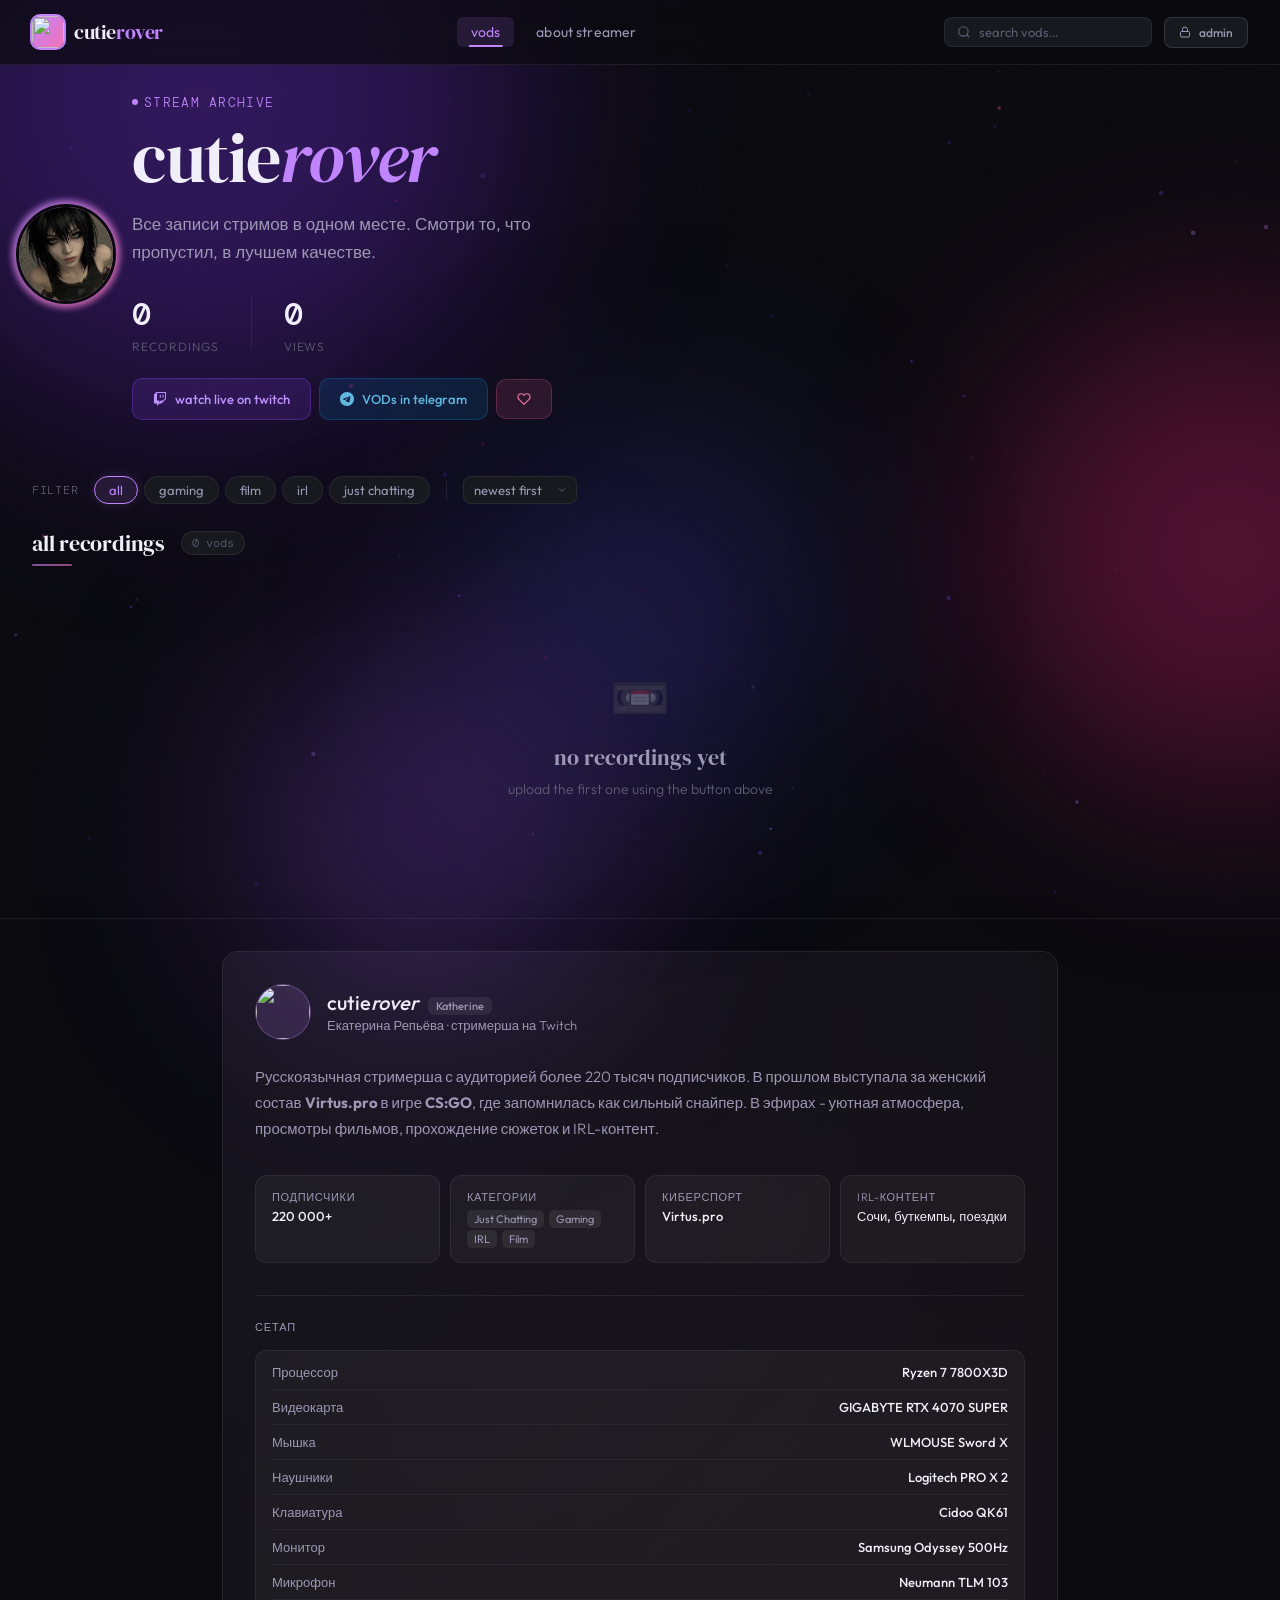
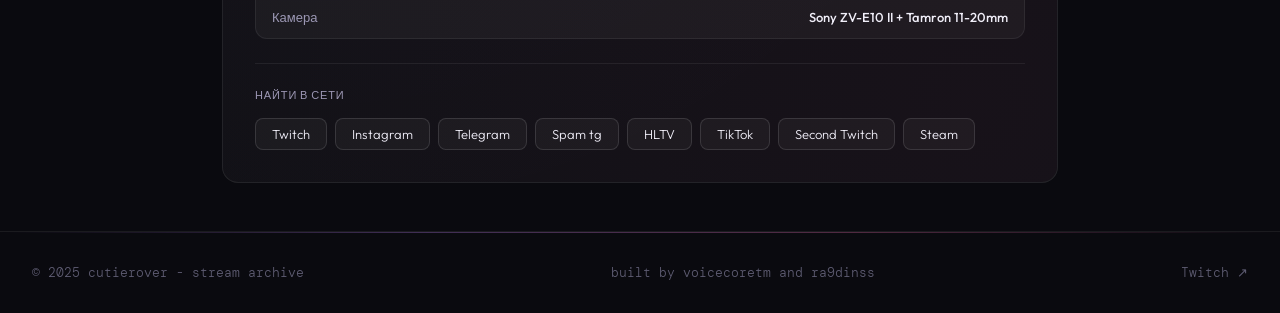
==== commit 349bbb62: "Update index.html" ====
--- a/index.html
+++ b/index.html
@@ -1,344 +1,4223 @@
 <!DOCTYPE html>
 <html lang="en">
 <head>
-  <meta charset="UTF-8">
-  <meta name="viewport" content="width=device-width, initial-scale=1.0, maximum-scale=1.0">
-  <title>cutierover - stream archive</title>
-  <link rel="icon" type="image/png" href="https://i.imgur.com/FLcgea4.jpeg">
-  <link rel="preconnect" href="https://fonts.googleapis.com">
-  <link href="https://fonts.googleapis.com/css2?family=DM+Serif+Display:ital@0;1&family=DM+Mono:wght@300;400;500&family=Outfit:wght@300;400;500;600&display=swap" rel="stylesheet">
-  <link rel="stylesheet" href="style.css">
-  <base target="_blank">
+<link rel="icon" type="image/png" href="https://i.imgur.com/FLcgea4.jpeg">
+<meta charset="UTF-8">
+<meta name="viewport" content="width=device-width, initial-scale=1.0, maximum-scale=1.0">
+<title>cutierover - stream archive</title>
+<link rel="preconnect" href="https://fonts.googleapis.com">
+<link href="https://fonts.googleapis.com/css2?family=DM+Serif+Display:ital@0;1&family=DM+Mono:wght@300;400;500&family=Outfit:wght@300;400;500;600&display=swap" rel="stylesheet">
+<style>
+  *, *::before, *::after { box-sizing: border-box; margin: 0; padding: 0; }
+
+  :root {
+    --bg: #0a0a0f;
+    --bg2: #111118;
+    --bg3: #18181f;
+    --bg4: #22222c;
+    --surface: #1c1c26;
+    --border: rgba(255,255,255,0.07);
+    --border2: rgba(255,255,255,0.12);
+    --text: #f0eef8;
+    --text2: #9c98b4;
+    --text3: #5e5c72;
+    --accent: #c084fc;
+    --accent2: #e879f9;
+    --accent-dim: rgba(192,132,252,0.12);
+    --accent-glow: rgba(192,132,252,0.25);
+    --pink: #f472b6;
+    --pink-dim: rgba(244,114,182,0.1);
+    --live: #4ade80;
+    --live-dim: rgba(74,222,128,0.12);
+    --font-serif: 'DM Serif Display', Georgia, serif;
+    --font-sans: 'Outfit', sans-serif;
+    --font-mono: 'DM Mono', monospace;
+  }
+
+  html { scroll-behavior: smooth; overflow-x: hidden; }
+
+  body {
+    background: var(--bg);
+    color: var(--text);
+    font-family: var(--font-sans);
+    font-weight: 300;
+    min-height: 100vh;
+    overflow-x: hidden;
+    cursor: default;
+  }
+
+  /* Noise overlay */
+  body::before {
+    content: '';
+    position: fixed;
+    inset: 0;
+    background-image: url("data:image/svg+xml,%3Csvg viewBox='0 0 256 256' xmlns='http://www.w3.org/2000/svg'%3E%3Cfilter id='noise'%3E%3CfeTurbulence type='fractalNoise' baseFrequency='0.9' numOctaves='4' stitchTiles='stitch'/%3E%3C/filter%3E%3Crect width='100%25' height='100%25' filter='url(%23noise)' opacity='0.04'/%3E%3C/svg%3E");
+    background-size: 256px;
+    pointer-events: none;
+    z-index: 0;
+    opacity: 0.6;
+  }
+
+  /* Gradient orbs */
+  .orb {
+    position: fixed;
+    border-radius: 50%;
+    filter: blur(120px);
+    pointer-events: none;
+    z-index: 0;
+    opacity: 0.18;
+  }
+  .orb-1 { width: 600px; height: 600px; top: -200px; left: -100px; background: #7c3aed; }
+  .orb-2 { width: 400px; height: 400px; bottom: 200px; right: -150px; background: #db2777; max-width: none; }
+  .orb-3 { width: 300px; height: 300px; top: 40%; left: 40%; background: #4f46e5; opacity: 0.1; }
+
+  /* ── HEADER ── */
+  header {
+    position: relative;
+    z-index: 10;
+    border-bottom: 1px solid var(--border);
+    backdrop-filter: blur(12px);
+    background: rgba(10,10,15,0.7);
+    padding: 0 2rem;
+  }
+
+  .header-inner {
+    max-width: 1280px;
+    margin: 0 auto;
+    height: 64px;
+    display: flex;
+    position: relative;
+    align-items: center;
+    justify-content: space-between;
+  }
+
+  .logo {
+    display: flex;
+    align-items: center;
+    gap: 10px;
+    text-decoration: none;
+  }
+
+  .logo-mark {
+    box-shadow: 0 0 0 2px #c084fc;
+    width: 32px;
+    height: 32px;
+    background: linear-gradient(135deg, var(--accent), var(--pink));
+    border-radius: 8px;
+    display: flex;
+    align-items: center;
+    justify-content: center;
+    font-family: var(--font-serif);
+    font-size: 16px;
+    color: #fff;
+    flex-shrink: 0;
+  }
+
+  .logo-text {
+    font-family: var(--font-serif);
+    font-size: 20px;
+    color: var(--text);
+    letter-spacing: -0.02em;
+  }
+
+  .logo-text span {
+    color: var(--accent);
+  }
+
+  nav {
+    display: flex;
+    align-items: center;
+    gap: 8px;
+  }
+
+  nav a {
+    text-decoration: none;
+    color: var(--text2);
+    font-size: 14px;
+    font-weight: 400;
+    padding: 6px 14px;
+    border-radius: 6px;
+    transition: all 0.2s;
+    letter-spacing: 0.01em;
+  }
+
+  nav a:hover { color: var(--text); background: var(--bg3); }
+  nav a.active { color: var(--accent); background: var(--accent-dim); }
+
+  .header-right {
+    display: flex;
+    align-items: center;
+    gap: 12px;
+  }
+
+  .search-bar {
+    display: flex;
+    align-items: center;
+    gap: 8px;
+    background: var(--bg3);
+    border: 1px solid var(--border);
+    border-radius: 8px;
+    padding: 6px 12px;
+    transition: border-color 0.2s;
+  }
+
+  .search-bar:focus-within {
+    border-color: var(--accent);
+  }
+
+  .search-bar svg { color: var(--text3); flex-shrink: 0; }
+
+  .search-bar input {
+    background: none;
+    border: none;
+    outline: none;
+    color: var(--text);
+    font-family: var(--font-sans);
+    font-size: 13px;
+    width: 160px;
+  }
+
+  .search-bar input::placeholder { color: var(--text3); }
+
+  /* ── HERO ── */
+  .hero {
+    position: relative;
+    z-index: 1;
+    max-width: 1280px;
+    margin: 0 auto;
+    padding: 48px 2rem 32px;
+  }
+
+  .hero-profile {
+    display: flex;
+    flex-direction: column;
+    gap: 0;
+    margin-bottom: 0;
+  }
+
+  .hero-layout {
+    display: grid;
+    grid-template-columns: 1fr 1fr;
+    gap: 24px;
+    align-items: start;
+    margin-bottom: 32px;
+  }
+
+  .hero-right {
+    display: flex;
+    flex-direction: column;
+    gap: 12px;
+    padding-top: 0;
+  }
+
+  .hero-latest-label {
+    font-family: var(--font-mono);
+    font-size: 11px;
+    color: var(--text3);
+    text-transform: uppercase;
+    letter-spacing: 0.1em;
+    margin-bottom: 4px;
+  }
+
+  .hero-latest-card {
+    background: var(--surface);
+    border: 1px solid var(--border);
+    border-radius: 14px;
+    overflow: hidden;
+    cursor: pointer;
+    transition: border-color 0.2s, transform 0.2s;
+    flex: 1;
+    display: flex;
+    flex-direction: column;
+  }
+
+  .hero-latest-card:hover {
+    border-color: var(--border2);
+    transform: translateY(-2px);
+  }
+
+  .hero-latest-thumb {
+    width: 100%;
+    aspect-ratio: 16/9;
+    background: linear-gradient(135deg, #1a1025, #0f0818);
+    position: relative;
+    overflow: hidden;
+    display: flex;
+    align-items: center;
+    justify-content: center;
+  }
+
+  .hero-latest-thumb img {
+    width: 100%;
+    height: 100%;
+    object-fit: cover;
+    position: absolute;
+    inset: 0;
+  }
+
+  .hero-latest-play {
+    width: 44px;
+    height: 44px;
+    border-radius: 50%;
+    background: rgba(255,255,255,0.12);
+    border: 1px solid rgba(255,255,255,0.2);
+    display: flex;
+    align-items: center;
+    justify-content: center;
+    backdrop-filter: blur(8px);
+    position: relative;
+    z-index: 1;
+    transition: all 0.2s;
+  }
+
+  .hero-latest-card:hover .hero-latest-play {
+    background: rgba(192,132,252,0.3);
+    border-color: var(--accent);
+    transform: scale(1.1);
+  }
+
+  .hero-latest-play svg { width: 16px; height: 16px; color: #fff; margin-left: 3px; }
+
+  .hero-latest-dur {
+    position: absolute;
+    bottom: 8px;
+    right: 8px;
+    font-family: var(--font-mono);
+    font-size: 11px;
+    color: #fff;
+    background: rgba(0,0,0,0.7);
+    padding: 2px 7px;
+    border-radius: 4px;
+    backdrop-filter: blur(4px);
+    z-index: 1;
+  }
+
+  .hero-latest-body {
+    padding: 12px 14px;
+  }
+
+  .hero-latest-title {
+    font-size: 13px;
+    font-weight: 500;
+    color: var(--text);
+    line-height: 1.35;
+    display: -webkit-box;
+    -webkit-line-clamp: 2;
+    -webkit-box-orient: vertical;
+    overflow: hidden;
+    margin-bottom: 6px;
+  }
+
+  .hero-latest-meta {
+    font-size: 11px;
+    color: var(--text3);
+    font-family: var(--font-mono);
+  }
+
+  .hero-stats-grid {
+    display: grid;
+    grid-template-columns: 1fr 1fr;
+    gap: 10px;
+  }
+
+  .hero-stat-box {
+    background: var(--surface);
+    border: 1px solid var(--border);
+    border-radius: 12px;
+    padding: 14px 16px;
+  }
+
+  .hero-stat-box .stat-num {
+    font-size: 26px;
+  }
+
+  .hero-stat-box .stat-label {
+    font-size: 10px;
+  }
+
+.avatar-ring {
+  position: relative;
+  flex-shrink: 0;
+}
+
+  .avatar-ring::before {
+    content: '';
+    position: absolute;
+    inset: -3px;
+    border-radius: 50%;
+    background: linear-gradient(135deg, var(--accent), var(--pink));
+    z-index: 0;
+  }
+
+  .avatar {
+    position: relative;
+    z-index: 1;
+    width: 150px;
+    height: 150px;
+    border-radius: 50%;
+    background: var(--bg4);
+    border: 3px solid var(--bg);
+    display: flex;
+    align-items: center;
+    justify-content: center;
+    font-family: var(--font-serif);
+    font-size: 36px;
+    color: var(--accent);
+    overflow: hidden;
+  }
+
+  .avatar img {
+    width: 100%;
+    height: 100%;
+    object-fit: cover;
+    display: none;
+  }
+
+  .hero-info { flex: 1; }
+
+  .streamer-tag {
+    display: inline-flex;
+    align-items: center;
+    gap: 6px;
+    font-family: var(--font-mono);
+    font-size: 13px;
+    color: var(--accent);
+    letter-spacing: 0.1em;
+    text-transform: uppercase;
+    margin-bottom: 10px;
+  }
+
+  .streamer-tag::before {
+    content: '';
+    width: 6px;
+    height: 6px;
+    border-radius: 50%;
+    background: var(--accent);
+    animation: pulse 2s infinite;
+  }
+
+  @keyframes pulse {
+    0%, 100% { opacity: 1; transform: scale(1); }
+    50% { opacity: 0.5; transform: scale(0.8); }
+  }
+
+  h1 {
+    font-family: var(--font-serif);
+    font-size: clamp(3rem, 5.5vw, 5rem);
+    font-weight: 400;
+    line-height: 1.05;
+    letter-spacing: -0.02em;
+    color: var(--text);
+    margin-bottom: 16px;
+  }
+
+  h1 em {
+    font-style: italic;
+    color: var(--accent);
+  }
+
+  .hero-desc {
+    font-size: 17px;
+    color: var(--text2);
+    line-height: 1.6;
+    max-width: 480px;
+  }
+
+  .hero-stats {
+    display: flex;
+    gap: 32px;
+    margin-top: 28px;
+  }
+
+  .stat {
+    display: flex;
+    flex-direction: column;
+    gap: 4px;
+  }
+
+  .stat-num {
+    font-family: var(--font-mono);
+    font-size: 32px;
+    font-weight: 500;
+    color: var(--text);
+    letter-spacing: -0.02em;
+  }
+
+  .stat-label {
+    font-size: 12px;
+    color: var(--text3);
+    text-transform: uppercase;
+    letter-spacing: 0.08em;
+  }
+
+  .stat-divider {
+    width: 1px;
+    background: var(--border);
+    align-self: stretch;
+    margin: 4px 0;
+  }
+
+  /* Twitch badge */
+  .twitch-link {
+    display: inline-flex;
+    align-items: center;
+    gap: 8px;
+    text-decoration: none;
+    background: rgba(145,71,255,0.15);
+    border: 1px solid rgba(145,71,255,0.3);
+    color: #bf94ff;
+    font-size: 13px;
+    font-weight: 500;
+    padding: 12px 20px;
+    border-radius: 10px;
+    transition: all 0.2s;
+    margin-top: 0;
+  }
+
+  .twitch-link:hover {
+    background: rgba(145,71,255,0.25);
+    border-color: rgba(145,71,255,0.5);
+  }
+
+  .hero-buttons .twitch-link,
+  .hero-buttons button.twitch-link {
+    margin-top: 0;
+  }
+
+  /* ── FILTERS ── */
+  .filters-bar {
+    position: relative;
+    z-index: 5;
+    max-width: 1280px;
+    margin: 0 auto;
+    padding: 0 2rem 24px;
+    display: flex;
+    align-items: center;
+    gap: 12px;
+    flex-wrap: wrap;
+  }
+  .filters-left {
+    display: flex;
+    align-items: center;
+    gap: 12px;
+    flex-wrap: wrap;
+  }
+  .filters-left .filter-label {
+    margin-right: 4px;
+  }
+  .filters-right {
+    display: flex;
+    align-items: center;
+    gap: 12px;
+    flex-shrink: 0;
+  }
+
+  .filter-label {
+    font-size: 12px;
+    font-family: var(--font-mono);
+    color: var(--text3);
+    letter-spacing: 0.06em;
+    text-transform: uppercase;
+    margin-right: 4px;
+  }
+
+  .filter-chips {
+    display: flex;
+    gap: 6px;
+    flex-wrap: wrap;
+  }
+
+  .chip {
+    padding: 5px 14px;
+    border-radius: 100px;
+    font-size: 13px;
+    font-weight: 400;
+    border: 1px solid var(--border);
+    color: var(--text2);
+    background: var(--bg3);
+    cursor: pointer;
+    transition: all 0.15s;
+    user-select: none;
+  }
+
+  .chip:hover {
+    border-color: var(--border2);
+    color: var(--text);
+  }
+
+  .chip.active {
+    background: var(--accent-dim);
+    border-color: var(--accent);
+    color: var(--accent);
+  }
+
+  .filter-sep {
+    width: 1px;
+    height: 20px;
+    background: var(--border);
+    margin: 0 4px;
+  }
+
+  .sort-select {
+    background: var(--bg3);
+    border: 1px solid var(--border);
+    color: var(--text2);
+    font-family: var(--font-sans);
+    font-size: 13px;
+    padding: 5px 10px;
+    border-radius: 8px;
+    outline: none;
+    cursor: pointer;
+    transition: border-color 0.2s;
+    appearance: none;
+    padding-right: 28px;
+    background-image: url("data:image/svg+xml,%3Csvg xmlns='http://www.w3.org/2000/svg' width='12' height='12' viewBox='0 0 24 24' fill='none' stroke='%235e5c72' stroke-width='2'%3E%3Cpath d='M6 9l6 6 6-6'/%3E%3C/svg%3E");
+    background-repeat: no-repeat;
+    background-position: right 8px center;
+  }
+
+  .sort-select:focus { border-color: var(--accent); }
+
+  /* Upload button */
+  .upload-btn {
+    margin-left: auto;
+    display: inline-flex;
+    align-items: center;
+    gap: 8px;
+    padding: 8px 18px;
+    background: linear-gradient(135deg, #7c3aed, #db2777);
+    color: #fff;
+    font-family: var(--font-sans);
+    font-size: 13px;
+    font-weight: 500;
+    border: none;
+    border-radius: 8px;
+    cursor: pointer;
+    transition: opacity 0.2s, transform 0.15s;
+    text-decoration: none;
+  }
+
+  .upload-btn:hover { opacity: 0.9; transform: translateY(-1px); }
+  .upload-btn:active { transform: translateY(0); }
+
+  /* ── VIDEO GRID ── */
+  main {
+    position: relative;
+    z-index: 1;
+    max-width: 1280px;
+    margin: 0 auto;
+    padding: 0 2rem 40px;
+  }
+
+  .section-header {
+    display: flex;
+    align-items: center;
+    gap: 16px;
+    margin-bottom: 28px;
+  }
+
+  .section-title {
+    font-family: var(--font-serif);
+    font-size: 22px;
+    font-weight: 400;
+    color: var(--text);
+    letter-spacing: -0.01em;
+  }
+
+  .section-count {
+    font-family: var(--font-mono);
+    font-size: 12px;
+    color: var(--text3);
+    background: var(--bg3);
+    padding: 3px 10px;
+    border-radius: 100px;
+    border: 1px solid var(--border);
+  }
+
+  .video-grid {
+    display: grid;
+    grid-template-columns: repeat(auto-fill, minmax(300px, 1fr));
+    gap: 20px;
+  }
+
+  /* ── VOD CARD ── */
+  .vod-card {
+    background: var(--surface);
+    border: 1px solid var(--border);
+    border-radius: 14px;
+    overflow: hidden;
+    cursor: pointer;
+    transition: border-color 0.2s, transform 0.2s;
+    position: relative;
+    display: flex;
+    flex-direction: column;
+  }
+
+  .vod-card:hover {
+    border-color: var(--border2);
+    transform: translateY(-3px);
+  }
+
+  .vod-thumb {
+    position: relative;
+    width: 100%;
+    aspect-ratio: 16/9;
+    background: var(--bg4);
+    overflow: hidden;
+  }
+
+  .vod-thumb-inner {
+    width: 100%;
+    height: 100%;
+    background: linear-gradient(135deg, #1a1025 0%, #0f0818 50%, #13101f 100%);
+    display: flex;
+    align-items: center;
+    justify-content: center;
+    transition: transform 0.3s;
+    position: relative;
+    overflow: hidden;
+  }
+
+  .vod-card:hover .vod-thumb-inner {
+    transform: scale(1.04);
+  }
+
+  .thumb-pattern {
+    position: absolute;
+    inset: 0;
+    opacity: 0.35;
+    background-image: 
+      repeating-linear-gradient(45deg, transparent, transparent 30px, rgba(192,132,252,0.1) 30px, rgba(192,132,252,0.1) 31px),
+      repeating-linear-gradient(-45deg, transparent, transparent 30px, rgba(244,114,182,0.08) 30px, rgba(244,114,182,0.08) 31px);
+  }
+
+  .thumb-icon {
+    width: 52px;
+    height: 52px;
+    border-radius: 50%;
+    background: rgba(255,255,255,0.06);
+    border: 1px solid rgba(255,255,255,0.1);
+    display: flex;
+    align-items: center;
+    justify-content: center;
+    backdrop-filter: blur(8px);
+    transition: all 0.2s;
+  }
+
+  .vod-card:hover .thumb-icon {
+    background: rgba(192,132,252,0.2);
+    border-color: var(--accent);
+    transform: scale(1.1);
+  }
+
+  .thumb-icon svg {
+    width: 20px;
+    height: 20px;
+    color: var(--text);
+    margin-left: 3px;
+  }
+
+  .vod-duration {
+    position: absolute;
+    bottom: 8px;
+    right: 8px;
+    font-family: var(--font-mono);
+    font-size: 11px;
+    font-weight: 500;
+    color: #fff;
+    background: rgba(0,0,0,0.7);
+    padding: 2px 7px;
+    border-radius: 4px;
+    backdrop-filter: blur(4px);
+    letter-spacing: 0.04em;
+  }
+
+  .vod-badge {
+    position: absolute;
+    top: 8px;
+    left: 8px;
+    font-size: 10px;
+    font-weight: 600;
+    text-transform: uppercase;
+    letter-spacing: 0.08em;
+    padding: 3px 8px;
+    border-radius: 4px;
+  }
+
+  .badge-new {
+    background: var(--accent-dim);
+    color: var(--accent);
+    border: 1px solid rgba(192,132,252,0.3);
+  }
+
+  .badge-live {
+    background: var(--live-dim);
+    color: var(--live);
+    border: 1px solid rgba(74,222,128,0.3);
+    display: flex;
+    align-items: center;
+    gap: 5px;
+  }
+
+  .badge-live::before {
+    content: '';
+    width: 5px;
+    height: 5px;
+    border-radius: 50%;
+    background: var(--live);
+    animation: blink 1.2s infinite;
+  }
+
+  @keyframes blink {
+    0%, 100% { opacity: 1; }
+    50% { opacity: 0.3; }
+  }
+
+  /* Card body */
+  .vod-body {
+    padding: 14px 16px 16px;
+    display: flex;
+    flex-direction: column;
+    gap: 8px;
+    flex: 1;
+  }
+
+  .vod-title {
+    font-size: 15px;
+    font-weight: 500;
+    color: var(--text);
+    line-height: 1.35;
+    display: -webkit-box;
+    -webkit-line-clamp: 2;
+    -webkit-box-orient: vertical;
+    overflow: hidden;
+    letter-spacing: -0.01em;
+  }
+
+  .vod-meta {
+    display: flex;
+    align-items: center;
+    gap: 10px;
+    font-size: 12px;
+    color: var(--text3);
+    font-family: var(--font-mono);
+  }
+
+  .vod-meta-dot {
+    width: 2px;
+    height: 2px;
+    border-radius: 50%;
+    background: var(--text3);
+  }
+
+  .vod-tags {
+    display: flex;
+    gap: 6px;
+    flex-wrap: wrap;
+    margin-top: 2px;
+  }
+
+  .tag {
+    font-size: 11px;
+    color: var(--text3);
+    background: var(--bg4);
+    padding: 2px 8px;
+    border-radius: 4px;
+    border: 1px solid var(--border);
+    font-weight: 400;
+  }
+
+  .tag-game {
+    color: var(--accent);
+    background: var(--accent-dim);
+    border-color: rgba(192,132,252,0.2);
+  }
+
+  .vod-footer {
+    display: flex;
+    align-items: center;
+    justify-content: space-between;
+    padding-top: 10px;
+    border-top: 1px solid var(--border);
+  }
+
+  .vod-views {
+    display: flex;
+    align-items: center;
+    gap: 5px;
+    font-size: 12px;
+    color: var(--text3);
+    font-family: var(--font-mono);
+  }
+
+  .vod-actions {
+    display: flex;
+    gap: 6px;
+  }
+
+  .icon-btn {
+    width: 30px;
+    height: 30px;
+    border-radius: 7px;
+    background: var(--bg4);
+    border: 1px solid var(--border);
+    display: flex;
+    align-items: center;
+    justify-content: center;
+    cursor: pointer;
+    transition: all 0.15s;
+    color: var(--text3);
+  }
+
+  .icon-btn:hover {
+    border-color: var(--border2);
+    color: var(--text);
+    background: var(--bg3);
+  }
+
+  .icon-btn svg { width: 14px; height: 14px; }
+
+  /* ── UPLOAD MODAL ── */
+  .modal-overlay {
+    position: fixed;
+    inset: 0;
+    background: rgba(0,0,0,0.75);
+    backdrop-filter: blur(8px);
+    z-index: 100;
+    display: flex;
+    align-items: center;
+    justify-content: center;
+    padding: 20px;
+    opacity: 0;
+    visibility: hidden;
+    pointer-events: none;
+    transition: opacity 0.35s cubic-bezier(0.4, 0, 0.2, 1), visibility 0.35s cubic-bezier(0.4, 0, 0.2, 1);
+  }
+
+  .modal-overlay.open {
+    opacity: 1;
+    visibility: visible;
+    pointer-events: all;
+  }
+
+  .modal {
+    background: var(--bg2);
+    border: 1px solid var(--border2);
+    border-radius: 20px;
+    width: 100%;
+    max-width: 520px;
+    padding: 32px;
+    position: relative;
+    animation: modal-in 0.25s ease;
+  }
+
+  @keyframes modal-in {
+    from { opacity: 0; transform: scale(0.96) translateY(8px); }
+    to   { opacity: 1; transform: none; }
+  }
+
+  .modal-close {
+    position: absolute;
+    top: 16px;
+    right: 16px;
+    width: 32px;
+    height: 32px;
+    border-radius: 8px;
+    background: var(--bg4);
+    border: 1px solid var(--border);
+    color: var(--text2);
+    cursor: pointer;
+    display: flex;
+    align-items: center;
+    justify-content: center;
+    transition: all 0.15s;
+  }
+
+  .modal-close:hover { color: var(--text); border-color: var(--border2); }
+
+  .modal-title {
+    font-family: var(--font-serif);
+    font-size: 24px;
+    color: var(--text);
+    margin-bottom: 6px;
+    letter-spacing: -0.01em;
+  }
+
+  .modal-sub {
+    font-size: 14px;
+    color: var(--text2);
+    margin-bottom: 28px;
+    line-height: 1.5;
+  }
+
+  .form-group {
+    margin-bottom: 18px;
+  }
+
+  .form-label {
+    display: block;
+    font-size: 12px;
+    font-family: var(--font-mono);
+    color: var(--text3);
+    text-transform: uppercase;
+    letter-spacing: 0.08em;
+    margin-bottom: 8px;
+  }
+
+  .form-input {
+    width: 100%;
+    background: var(--bg3);
+    border: 1px solid var(--border);
+    border-radius: 10px;
+    padding: 10px 14px;
+    color: var(--text);
+    font-family: var(--font-sans);
+    font-size: 14px;
+    outline: none;
+    transition: border-color 0.2s;
+  }
+
+  .form-input:focus {
+    border-color: var(--accent);
+  }
+
+  .form-input::placeholder { color: var(--text3); }
+
+  .form-row {
+    display: grid;
+    grid-template-columns: 1fr 1fr;
+    gap: 14px;
+  }
+
+  /* Drop zone */
+  .drop-zone {
+    border: 2px dashed var(--border2);
+    border-radius: 12px;
+    padding: 36px 20px;
+    text-align: center;
+    cursor: pointer;
+    transition: all 0.2s;
+    background: var(--bg3);
+    margin-bottom: 18px;
+  }
+
+  .drop-zone:hover, .drop-zone.dragover {
+    border-color: var(--accent);
+    background: var(--accent-dim);
+  }
+
+  .drop-icon {
+    width: 48px;
+    height: 48px;
+    border-radius: 12px;
+    background: var(--accent-dim);
+    border: 1px solid rgba(192,132,252,0.2);
+    display: flex;
+    align-items: center;
+    justify-content: center;
+    margin: 0 auto 12px;
+    color: var(--accent);
+  }
+
+  .drop-icon svg { width: 22px; height: 22px; }
+
+  .drop-text {
+    font-size: 14px;
+    color: var(--text2);
+    margin-bottom: 4px;
+  }
+
+  .drop-text strong { color: var(--accent); font-weight: 500; }
+
+  .drop-sub {
+    font-size: 12px;
+    color: var(--text3);
+    font-family: var(--font-mono);
+  }
+
+  .form-submit {
+    width: 100%;
+    padding: 12px;
+    background: linear-gradient(135deg, #7c3aed, #db2777);
+    color: #fff;
+    font-family: var(--font-sans);
+    font-size: 15px;
+    font-weight: 500;
+    border: none;
+    border-radius: 10px;
+    cursor: pointer;
+    transition: opacity 0.2s, transform 0.15s;
+    letter-spacing: 0.01em;
+  }
+
+  .form-submit:hover { opacity: 0.9; transform: translateY(-1px); }
+  .form-submit:active { transform: translateY(0); }
+
+  /* ── PROGRESS ── */
+  .upload-progress {
+    display: none;
+    margin-top: 16px;
+  }
+
+  .upload-progress.show { display: block; }
+
+  .progress-label {
+    display: flex;
+    justify-content: space-between;
+    font-size: 12px;
+    font-family: var(--font-mono);
+    color: var(--text3);
+    margin-bottom: 8px;
+  }
+
+  .progress-bar {
+    height: 4px;
+    background: var(--bg4);
+    border-radius: 2px;
+    overflow: hidden;
+  }
+
+  .progress-fill {
+    height: 100%;
+    background: linear-gradient(90deg, var(--accent), var(--pink));
+    border-radius: 2px;
+    width: 0%;
+    transition: width 0.3s ease;
+  }
+
+  /* ── FOOTER ── */
+  footer {
+    position: relative;
+    z-index: 1;
+    border-top: 1px solid var(--border);
+    padding: 32px 2rem;
+    max-width: 1280px;
+    margin: 0 auto;
+    display: flex;
+    align-items: center;
+    justify-content: space-between;
+    font-size: 13px;
+    color: var(--text3);
+    font-family: var(--font-mono);
+  }
+
+  footer a { color: var(--text3); text-decoration: none; }
+  footer a:hover { color: var(--accent); }
+
+  /* ── EMPTY STATE ── */
+  .empty-state {
+    grid-column: 1 / -1;
+    text-align: center;
+    padding: 80px 20px;
+    display: none;
+  }
+
+  .empty-state.show { display: block; }
+
+  .empty-icon {
+    font-size: 48px;
+    margin-bottom: 16px;
+    opacity: 0.3;
+  }
+
+  .empty-title {
+    font-family: var(--font-serif);
+    font-size: 22px;
+    color: var(--text2);
+    margin-bottom: 8px;
+  }
+
+  .empty-sub { font-size: 14px; color: var(--text3); }
+
+  
+  /* Search desktop/mobile visibility */
+  .search-desktop { display: flex; align-items: center; }
+  .search-mobile { display: none; width: 100%; }
+  .search-mobile .search-bar { width: 100%; }
+  .search-mobile .search-bar input { width: 100%; display: block !important; }
+
+  /* Responsive */
+@media (max-width: 768px) {
+  /* Header */
+  header { width: 100%; }
+  .header-inner { width: 100%; padding: 0 16px; gap: 8px; }
+  nav { display: none; }
+  .search-desktop { display: none !important; }
+  .search-mobile { display: block !important; }
+  .header-right { gap: 6px; }
+  .search-bar { flex: 1; min-width: 0; }
+  .search-bar input { width: 100%; font-size: 12px; display: block !important; }
+  .upload-btn { font-size: 11px; padding: 6px 10px; }
+  .admin-badge { font-size: 10px; padding: 4px 8px; }
+  #loginBtn { font-size: 11px; padding: 6px 10px; }
+
+  /* Hero */
+  .hero { padding: 24px 16px; }
+  .hero-layout { grid-template-columns: 1fr; }
+  .hero-right { display: none; }
+  .hero-profile { flex-direction: column; align-items: flex-start; gap: 16px; }
+  h1 { font-size: 2rem; }
+  .hero-desc { font-size: 13px; }
+  .hero-stats { gap: 20px; }
+  .stat-num { font-size: 1.6rem; }
+  .avatar { width: 100px; height: 100px; }
+  .hero-desc { max-width: 100%; }
+  .hero-info { min-width: 0; overflow: hidden; }
+
+  /* Кнопки — одинаковые, в ряд */
+.hero-buttons {
+  display: flex !important;
+  flex-wrap: wrap !important;
+  width: 100%;
+  gap: 8px;
+  padding-top: 16px !important;
+}
+  .hero-buttons .twitch-link {
+    flex: 1;
+    justify-content: center;
+    text-align: center;
+    font-size: 11px !important;
+    padding: 10px 6px !important;
+    white-space: nowrap;
+  }
+
+  /* Filters */
+  .filters-bar { padding: 12px 16px; gap: 8px; flex-wrap: wrap; align-items: flex-start; }
+  .filters-left { flex-wrap: wrap; gap: 6px; flex: 1; min-width: 0; }
+  .filters-right { flex-shrink: 0; align-self: flex-start; margin-top: 22px; }
+  .filter-chips { gap: 6px; flex-wrap: wrap; }
+  .chip { font-size: 11px; padding: 5px 10px; }
+  .filter-label { font-size: 10px; width: 100%; margin-bottom: 2px; }
+  .filter-sep { display: none; }
+  .sort-select { font-size: 12px; padding: 5px 10px; }
+  .search-mobile { width: 100%; margin-top: 4px; }
+  .search-mobile .search-bar { width: 100%; }
+
+  /* Grid — одна колонка на всю ширину */
+  #videoGrid {
+    grid-template-columns: 1fr !important;
+    padding: 0 16px 16px !important;
+  }
+  .vod-card { border-radius: 12px; }
+  .vod-thumb { height: 200px; }
+
+  /* Section header */
+  .section-header { padding: 16px 16px 12px; }
+  .section-title { font-size: 1.4rem; }
+
+  /* About */
+  .about-section { padding: 24px 16px; }
+  .about-container { padding: 20px 16px; border-radius: 14px; }
+  .about-header { flex-direction: column; gap: 12px; }
+  .about-avatar { width: 56px; height: 56px; }
+  .about-name h2 { font-size: 18px; }
+  .about-cards { grid-template-columns: 1fr 1fr; gap: 8px; }
+  .about-card { padding: 12px; }
+  .about-links { gap: 8px; }
+  .about-link-btn { font-size: 12px; padding: 7px 12px; }
+
+  /* Modals */
+  .player-modal { padding: 12px; border-radius: 12px; }
+  .player-title { font-size: 15px; }
+  .modal-content { padding: 20px 16px; border-radius: 14px; margin: 10px; }
+  .form-row { grid-template-columns: 1fr; }
+  .modal-title { font-size: 18px; }
+  .auth-modal { padding: 24px 16px; border-radius: 14px; margin: 16px; }
+  .auth-title { font-size: 18px; }
+
+  /* Footer */
+  footer { flex-direction: column; gap: 8px; text-align: center; padding: 20px 16px; }
+}
+
+/* Avatar — меньше на мобилке */
+.avatar { width: 100px; height: 100px; }
+
+/* Hero layout — убираем лишний отступ */
+.hero { padding: 24px 16px 24px; }
+  }
+
+  .hero-buttons {
+    display: flex;
+    flex-wrap: wrap;
+    gap: 10px;
+    margin-top: 4px;
+  }
+
+  /* Fade-in animation for cards */
+  .vod-card {
+    animation: card-in 0.4s ease both;
+  }
+
+  /* ── AUTH ── */
+  .auth-modal-overlay {
+    position: fixed;
+    inset: 0;
+    background: rgba(0,0,0,0.75);
+    backdrop-filter: blur(8px);
+    z-index: 9999;
+    display: flex;
+    align-items: center;
+    justify-content: center;
+    opacity: 0;
+    visibility: hidden;
+    pointer-events: none;
+    transition: opacity 0.35s cubic-bezier(0.4, 0, 0.2, 1), visibility 0.35s cubic-bezier(0.4, 0, 0.2, 1);
+  }
+  .auth-modal-overlay.open {
+    opacity: 1;
+    visibility: visible;
+    pointer-events: all;
+  }
+  .auth-modal {
+    background: var(--bg2);
+    border: 1px solid var(--border2);
+    border-radius: 18px;
+    padding: 36px;
+    width: 100%;
+    max-width: 380px;
+    position: relative;
+  }
+  .auth-title {
+    font-family: var(--font-serif);
+    font-size: 22px;
+    color: var(--text);
+    margin-bottom: 6px;
+  }
+  .auth-sub {
+    font-size: 13px;
+    color: var(--text3);
+    margin-bottom: 24px;
+  }
+  .auth-error {
+    font-size: 12px;
+    color: #f87171;
+    margin-top: 10px;
+    min-height: 16px;
+    font-family: var(--font-mono);
+  }
+  .auth-btn {
+    width: 100%;
+    padding: 11px;
+    background: linear-gradient(135deg, #7c3aed, #db2777);
+    color: #fff;
+    font-family: var(--font-sans);
+    font-size: 14px;
+    font-weight: 500;
+    border: none;
+    border-radius: 10px;
+    cursor: pointer;
+    margin-top: 14px;
+    transition: opacity 0.2s;
+  }
+  .auth-btn:hover { opacity: 0.9; }
+  .auth-hint {
+    font-size: 11px;
+    color: var(--text3);
+    margin-top: 14px;
+    line-height: 1.5;
+    font-family: var(--font-mono);
+  }
+
+  /* Admin badge in header */
+  .admin-badge {
+    display: inline-flex;
+    align-items: center;
+    gap: 6px;
+    font-size: 11px;
+    font-family: var(--font-mono);
+    color: var(--accent);
+    background: var(--accent-dim);
+    border: 1px solid rgba(192,132,252,0.3);
+    padding: 4px 10px;
+    border-radius: 6px;
+    cursor: pointer;
+    transition: background 0.2s;
+  }
+  .admin-badge:hover { background: rgba(192,132,252,0.2); }
+  .admin-badge svg { width: 10px; height: 10px; }
+
+  @keyframes card-in {
+    from { opacity: 0; transform: translateY(12px); }
+    to   { opacity: 1; transform: none; }
+  }
+
+  .vod-card:nth-child(1) { animation-delay: 0.05s; }
+  .vod-card:nth-child(2) { animation-delay: 0.10s; }
+  .vod-card:nth-child(3) { animation-delay: 0.15s; }
+  .vod-card:nth-child(4) { animation-delay: 0.20s; }
+  .vod-card:nth-child(5) { animation-delay: 0.25s; }
+  .vod-card:nth-child(6) { animation-delay: 0.30s; }
+  .vod-card:nth-child(7) { animation-delay: 0.35s; }
+  .vod-card:nth-child(8) { animation-delay: 0.40s; }
+  .vod-card:nth-child(9) { animation-delay: 0.45s; }
+ .about-section {
+  max-width: 900px;
+  margin: 0 auto;
+  padding: 2rem 2rem 3rem;
+}
+ 
+.about-container {
+  background: rgba(255,255,255,0.03);
+  border: 1px solid rgba(255,255,255,0.08);
+  border-radius: 16px;
+  padding: 2rem;
+}
+ 
+.about-header {
+  display: flex;
+  align-items: center;
+  gap: 16px;
+  margin-bottom: 1.5rem;
+}
+ 
+.about-avatar {
+  width: 56px;
+  height: 56px;
+  border-radius: 50%;
+  background: rgba(192,132,252,0.15);
+  border: 1px solid rgba(192,132,252,0.3);
+  display: flex;
+  align-items: center;
+  justify-content: center;
+  font-size: 18px;
+  font-weight: 500;
+  color: #c084fc;
+  flex-shrink: 0;
+}
+ 
+.about-name h2 {
+  margin: 0 0 2px;
+  font-size: 20px;
+  font-weight: 500;
+  color: var(--text, #f0eef8);
+}
+ 
+.about-name p {
+  margin: 0;
+  font-size: 13px;
+  color: var(--text2, #9c98b4);
+}
+ 
+.about-badge {
+  display: inline-block;
+  font-size: 11px;
+  font-style: normal;
+  padding: 2px 8px;
+  border-radius: 6px;
+  background: rgba(255,255,255,0.07);
+  color: var(--text2, #9c98b4);
+  margin-left: 6px;
+  vertical-align: middle;
+}
+ 
+.about-bio {
+  font-size: 15px;
+  line-height: 1.75;
+  color: var(--text2, #9c98b4);
+  margin: 0 0 2rem;
+}
+ 
+.about-cards {
+  display: grid;
+  grid-template-columns: repeat(auto-fit, minmax(160px, 1fr));
+  gap: 10px;
+  margin-bottom: 2rem;
+}
+ 
+.about-card {
+  background: rgba(255,255,255,0.04);
+  border: 1px solid rgba(255,255,255,0.07);
+  border-radius: 12px;
+  padding: 0.9rem 1rem;
+}
+ 
+.about-card-label {
+  font-size: 11px;
+  color: var(--text2, #9c98b4);
+  margin-bottom: 4px;
+  text-transform: uppercase;
+  letter-spacing: 0.06em;
+}
+ 
+.about-card-value {
+  font-size: 13px;
+  font-weight: 500;
+  color: var(--text, #f0eef8);
+}
+ 
+.about-tag {
+  display: inline-block;
+  font-size: 11px;
+  padding: 2px 7px;
+  border-radius: 5px;
+  background: rgba(255,255,255,0.07);
+  color: var(--text2, #9c98b4);
+  margin: 2px 2px 0 0;
+  font-weight: 400;
+}
+ 
+.about-divider {
+  border-top: 1px solid rgba(255,255,255,0.07);
+  margin: 1.5rem 0;
+}
+ 
+.about-section-label {
+  font-size: 11px;
+  font-weight: 500;
+  color: var(--text2, #9c98b4);
+  letter-spacing: 0.08em;
+  text-transform: uppercase;
+  margin-bottom: 1rem;
+}
+ 
+.about-specs {
+  background: rgba(255,255,255,0.04);
+  border: 1px solid rgba(255,255,255,0.07);
+  border-radius: 12px;
+  padding: 0.25rem 1rem;
+  margin-bottom: 1.5rem;
+}
+ 
+.about-spec-row {
+  display: flex;
+  justify-content: space-between;
+  align-items: center;
+  padding: 9px 0;
+  border-bottom: 1px solid rgba(255,255,255,0.05);
+}
+ 
+.about-spec-row:last-child {
+  border-bottom: none;
+}
+ 
+.about-spec-key {
+  font-size: 13px;
+  color: var(--text2, #9c98b4);
+}
+ 
+.about-spec-val {
+  font-size: 13px;
+  font-weight: 500;
+  color: var(--text, #f0eef8);
+  text-align: right;
+}
+ 
+.about-links {
+  display: flex;
+  flex-wrap: wrap;
+  gap: 8px;
+}
+ 
+.about-link-btn {
+  display: inline-flex;
+  align-items: center;
+  gap: 6px;
+  padding: 7px 16px;
+  border: 1px solid rgba(255,255,255,0.12);
+  border-radius: 8px;
+  font-size: 13px;
+  color: var(--text, #f0eef8);
+  text-decoration: none;
+  background: rgba(255,255,255,0.04);
+  transition: background 0.2s;
+}
+ 
+.about-link-btn:hover {
+  background: rgba(255,255,255,0.09);
+}
+ .support-btn {
+  display: inline-flex;
+  align-items: center;
+  justify-content: center;
+  padding: 0 16px;
+  height: 36px;
+  border-radius: 8px;
+  background: rgba(255,255,255,0.05);
+  border: 1px solid rgba(255,255,255,0.12);
+  cursor: pointer;
+  transition: transform 0.15s, background 0.15s;
+  align-self: center;
+}
+.support-btn:hover { background: rgba(255,255,255,0.09); transform: none; }
+.support-btn:active { transform: scale(0.98); }
+.support-btn svg { width: 16px; height: 16px; fill: none; stroke: #d4537e; stroke-width: 2; stroke-linecap: round; stroke-linejoin: round; }
+  position: relative;
+  width: 56px;
+  height: 56px;
+  border-radius: 50%;
+  background: rgba(255,255,255,0.05);
+  border: 1px solid rgba(255,255,255,0.12);
+  display: flex;
+  align-items: center;
+  justify-content: center;
+  cursor: pointer;
+  transition: transform 0.15s, background 0.15s;
+}
+.support-btn:hover { background: rgba(255,255,255,0.09); transform: scale(1.08); }
+.support-btn:active { transform: scale(0.96); }
+.support-btn svg { width: 22px; height: 22px; fill: none; stroke: #d4537e; stroke-width: 2; stroke-linecap: round; stroke-linejoin: round; }
+ 
+.support-overlay {
+  display: flex;
+  position: fixed;
+  inset: 0;
+  background: rgba(0,0,0,0.6);
+  z-index: 9999;
+  align-items: center;
+  justify-content: center;
+  opacity: 0;
+  visibility: hidden;
+  pointer-events: none;
+  transition: opacity 0.35s cubic-bezier(0.4, 0, 0.2, 1), visibility 0.35s cubic-bezier(0.4, 0, 0.2, 1);
+}
+.support-overlay.open {
+  opacity: 1;
+  visibility: visible;
+  pointer-events: all;
+}
+ 
+.support-modal {
+  background: var(--bg2, #111118);
+  border: 1px solid rgba(255,255,255,0.1);
+  border-radius: 16px;
+  padding: 1.5rem;
+  width: 340px;
+  max-width: 90vw;
+  position: relative;
+  pointer-events: auto;
+}
+ 
+.support-modal-close {
+  position: absolute;
+  top: 12px;
+  right: 12px;
+  width: 36px;
+  height: 36px;
+  border-radius: 10px;
+  background: rgba(255,255,255,0.06);
+  border: 1.5px solid rgba(255,255,255,0.12);
+  color: var(--text2, #9c98b4);
+  cursor: pointer;
+  font-size: 18px;
+  line-height: 1;
+  display: flex;
+  align-items: center;
+  justify-content: center;
+  transition: all 0.3s cubic-bezier(0.4, 0, 0.2, 1);
+  padding: 0;
+}
+.support-modal-close:hover {
+  border-color: var(--pink);
+  background: var(--pink-dim);
+  color: var(--pink);
+  transform: rotate(90deg) scale(1.1);
+  box-shadow: 0 0 0 3px rgba(244,114,182,0.12), 0 0 20px rgba(244,114,182,0.25);
+}
+.support-modal-close:active {
+  transform: rotate(90deg) scale(0.95);
+}
+ 
+.support-modal-title {
+  font-size: 16px;
+  font-weight: 500;
+  color: var(--text, #f0eef8);
+  margin: 0 0 4px;
+}
+.support-modal-sub {
+  font-size: 13px;
+  color: var(--text2, #9c98b4);
+  margin: 0 0 1.25rem;
+}
+ 
+.support-da-btn {
+  display: flex;
+  align-items: center;
+  justify-content: center;
+  gap: 8px;
+  width: 100%;
+  padding: 10px;
+  border-radius: 10px;
+  border: 1px solid rgba(255,255,255,0.1);
+  background: rgba(255,255,255,0.05);
+  color: var(--text, #f0eef8);
+  font-size: 14px;
+  cursor: pointer;
+  text-decoration: none;
+  transition: background 0.15s;
+  margin-bottom: 10px;
+  box-sizing: border-box;
+}
+.support-da-btn:hover { background: rgba(255,255,255,0.09); }
+ 
+.support-method {
+  background: rgba(255,255,255,0.04);
+  border: 1px solid rgba(255,255,255,0.08);
+  border-radius: 10px;
+  padding: 0.9rem 1rem;
+}
+.support-method-label {
+  font-size: 11px;
+  color: var(--text3, #5e5c72);
+  text-transform: uppercase;
+  letter-spacing: 0.06em;
+  margin-bottom: 8px;
+}
+.support-method-row {
+  display: flex;
+  align-items: center;
+  justify-content: space-between;
+  gap: 8px;
+}
+.support-method-val {
+  font-size: 12px;
+  font-weight: 500;
+  color: var(--text, #f0eef8);
+  word-break: break-all;
+  flex: 1;
+}
+.support-copy-btn {
+  flex-shrink: 0;
+  background: none;
+  border: 1px solid rgba(255,255,255,0.12);
+  border-radius: 8px;
+  padding: 4px 10px;
+  font-size: 12px;
+  color: var(--text2, #9c98b4);
+  cursor: pointer;
+  transition: background 0.15s;
+  white-space: nowrap;
+}
+.support-copy-btn:hover { background: rgba(255,255,255,0.07); }
+
+  /* === ПЛАВНЫЕ АНИМАЦИИ МОДАЛЬНЫХ ОКОН (без ломки pointer-events) === */
+
+  /* Modal overlay — оригинал использует display:none/flex, мы анимируем через visibility+opacity */
+  .modal-overlay {
+    transition: opacity 0.35s cubic-bezier(0.4, 0, 0.2, 1), visibility 0.35s;
+  }
+  .modal-overlay:not(.open) {
+    opacity: 0;
+    visibility: hidden;
+  }
+  .modal-overlay.open {
+    opacity: 1;
+    visibility: visible;
+  }
+  .modal-overlay:not(.open) .modal {
+    transform: scale(0.94) translateY(12px);
+    opacity: 0;
+  }
+  .modal-overlay.open .modal {
+    transform: scale(1) translateY(0);
+    opacity: 1;
+  }
+  .modal {
+    transition: transform 0.4s cubic-bezier(0.34, 1.56, 0.64, 1), 
+                opacity 0.3s cubic-bezier(0.4, 0, 0.2, 1);
+  }
+
+  /* Auth modal */
+  .auth-modal-overlay {
+    transition: opacity 0.35s cubic-bezier(0.4, 0, 0.2, 1), visibility 0.35s;
+  }
+  .auth-modal-overlay:not(.open) {
+    opacity: 0;
+    visibility: hidden;
+  }
+  .auth-modal-overlay.open {
+    opacity: 1;
+    visibility: visible;
+  }
+  .auth-modal-overlay:not(.open) .auth-modal {
+    transform: scale(0.94) translateY(12px);
+    opacity: 0;
+  }
+  .auth-modal-overlay.open .auth-modal {
+    transform: scale(1) translateY(0);
+    opacity: 1;
+  }
+  .auth-modal {
+    transition: transform 0.4s cubic-bezier(0.34, 1.56, 0.64, 1), 
+                opacity 0.3s cubic-bezier(0.4, 0, 0.2, 1);
+  }
+
+  /* Support modal */
+  .support-overlay {
+    transition: opacity 0.35s cubic-bezier(0.4, 0, 0.2, 1), visibility 0.35s;
+  }
+  .support-overlay:not(.open) {
+    opacity: 0;
+    visibility: hidden;
+  }
+  .support-overlay.open {
+    opacity: 1;
+    visibility: visible;
+  }
+  .support-overlay:not(.open) .support-modal {
+    transform: scale(0.94) translateY(12px);
+    opacity: 0;
+  }
+  .support-overlay.open .support-modal {
+    transform: scale(1) translateY(0);
+    opacity: 1;
+  }
+  .support-modal {
+    transition: transform 0.4s cubic-bezier(0.34, 1.56, 0.64, 1), 
+                opacity 0.3s cubic-bezier(0.4, 0, 0.2, 1);
+  }
+
+  /* === УЛУЧШЕННЫЕ СВЕЧЕНИЯ И АНИМАЦИИ === */
+
+  /* Анимированные градиентные шары */
+  .orb {
+    filter: blur(100px);
+    opacity: 0.4;
+  }
+  .orb-1 {
+    width: 700px; height: 700px;
+    top: -250px; left: -150px;
+    background: radial-gradient(circle, #7c3aed 0%, #4c1d95 60%, transparent 100%);
+    animation: orbFloat1 10s ease-in-out infinite;
+  }
+  .orb-2 {
+    width: 500px; height: 500px;
+    bottom: 100px; right: -200px;
+    background: radial-gradient(circle, #db2777 0%, #9d174d 60%, transparent 100%);
+    animation: orbFloat2 12s ease-in-out infinite;
+  }
+  .orb-3 {
+    width: 400px; height: 400px;
+    top: 45%; left: 35%;
+    background: radial-gradient(circle, #4f46e5 0%, #312e81 60%, transparent 100%);
+    opacity: 0.3 !important;
+    animation: orbFloat3 15s ease-in-out infinite;
+  }
+  .orb-4 {
+    position: fixed;
+    border-radius: 50%;
+    filter: blur(120px);
+    pointer-events: none;
+    z-index: 0;
+    width: 350px; height: 350px;
+    bottom: -100px; left: 20%;
+    background: radial-gradient(circle, #c084fc 0%, #7c3aed 60%, transparent 100%);
+    opacity: 0.35;
+    animation: orbFloat4 17s ease-in-out infinite;
+  }
+
+  @keyframes orbFloat1 {
+    0%, 100% { transform: translate(0, 0) scale(1); }
+    25% { transform: translate(120px, 80px) scale(1.2); }
+    50% { transform: translate(-60px, 160px) scale(0.9); }
+    75% { transform: translate(80px, -40px) scale(1.15); }
+  }
+  @keyframes orbFloat2 {
+    0%, 100% { transform: translate(0, 0) scale(1); }
+    25% { transform: translate(-100px, -120px) scale(1.3); }
+    50% { transform: translate(60px, -60px) scale(0.85); }
+    75% { transform: translate(-80px, 40px) scale(1.2); }
+  }
+  @keyframes orbFloat3 {
+    0%, 100% { transform: translate(0, 0) scale(1); }
+    33% { transform: translate(80px, -100px) scale(1.25); }
+    66% { transform: translate(-40px, 60px) scale(0.9); }
+  }
+  @keyframes orbFloat4 {
+    0%, 100% { transform: translate(0, 0) scale(1); }
+    33% { transform: translate(-80px, -60px) scale(1.3); }
+    66% { transform: translate(60px, -80px) scale(0.85); }
+  }
+
+  /* === HOVER ДЛЯ LATEST RECORDING КАК У ОБЫЧНЫХ КАРТОЧЕК === */
+  .hero-latest-card {
+    position: relative;
+    transition: border-color 0.3s ease, transform 0.35s cubic-bezier(0.34, 1.56, 0.64, 1), box-shadow 0.3s ease;
+  }
+  .hero-latest-card::before {
+    content: '';
+    position: absolute;
+    inset: -1px;
+    border-radius: 15px;
+    padding: 1px;
+    background: linear-gradient(135deg, transparent 40%, rgba(192,132,252,0.3) 50%, transparent 60%);
+    -webkit-mask: linear-gradient(#fff 0 0) content-box, linear-gradient(#fff 0 0);
+    -webkit-mask-composite: xor;
+    mask-composite: exclude;
+    opacity: 0;
+    transition: opacity 0.5s ease;
+    pointer-events: none;
+    z-index: 2;
+  }
+  .hero-latest-card:hover::before {
+    opacity: 1;
+    animation: borderGlow 2s ease-in-out infinite;
+  }
+  .hero-latest-card:hover {
+    border-color: var(--border2);
+    transform: translateY(-3px);
+    box-shadow: 0 8px 32px rgba(192,132,252,0.08), 0 2px 8px rgba(0,0,0,0.3);
+  }
+  .hero-latest-card:hover .hero-latest-thumb img,
+  .hero-latest-card:hover .hero-latest-thumb .hero-latest-play {
+    transform: scale(1.04);
+  }
+  .hero-latest-thumb img,
+  .hero-latest-thumb .hero-latest-play {
+    transition: transform 0.3s ease;
+  }
+  .hero-latest-card:hover .hero-latest-play {
+    background: rgba(192,132,252,0.3);
+    border-color: var(--accent);
+    transform: scale(1.1);
+    box-shadow: 0 0 20px rgba(192,132,252,0.4);
+  }
+  /* Glow-рамка для latest card при hover */
+  .hero-latest-card::after {
+    content: '';
+    position: absolute;
+    inset: -2px;
+    border-radius: 16px;
+    background: linear-gradient(135deg, var(--accent), var(--pink), var(--accent));
+    background-size: 200% 200%;
+    opacity: 0;
+    transition: opacity 0.4s ease;
+    z-index: -1;
+    filter: blur(8px);
+    animation: gradientShift 3s ease infinite;
+  }
+  .hero-latest-card:hover::after {
+    opacity: 0.4;
+  }
+  @keyframes gradientShift {
+    0%, 100% { background-position: 0% 50%; }
+    50% { background-position: 100% 50%; }
+  }
+
+  /* Светящиеся границы обычных карточек при hover */
+  .vod-card::before {
+    content: '';
+    position: absolute;
+    inset: -1px;
+    border-radius: 15px;
+    padding: 1px;
+    background: linear-gradient(135deg, transparent 40%, rgba(192,132,252,0.3) 50%, transparent 60%);
+    -webkit-mask: linear-gradient(#fff 0 0) content-box, linear-gradient(#fff 0 0);
+    -webkit-mask-composite: xor;
+    mask-composite: exclude;
+    opacity: 0;
+    transition: opacity 0.5s ease;
+    pointer-events: none;
+    z-index: 2;
+  }
+  .vod-card:hover::before {
+    opacity: 1;
+    animation: borderGlow 2s ease-in-out infinite;
+  }
+  @keyframes borderGlow {
+    0%, 100% { background-position: 0% 50%; }
+    50% { background-position: 100% 50%; }
+  }
+
+  /* Пульсирующее свечение для live индикатора */
+  @keyframes livePulse {
+    0%, 100% { box-shadow: 0 0 4px var(--live), 0 0 8px var(--live), 0 0 12px var(--live); }
+    50% { box-shadow: 0 0 8px var(--live), 0 0 16px var(--live), 0 0 24px var(--live); }
+  }
+
+  /* Светящийся аватар */
+  .avatar-ring::before {
+    inset: -4px;
+    background: linear-gradient(135deg, var(--accent), var(--pink), var(--accent));
+    background-size: 200% 200%;
+    animation: avatarGlow 4s ease infinite;
+    filter: blur(3px);
+    opacity: 0.8;
+  }
+  @keyframes avatarGlow {
+    0%, 100% { background-position: 0% 50%; filter: blur(3px) brightness(1); }
+    50% { background-position: 100% 50%; filter: blur(5px) brightness(1.3); }
+  }
+
+  /* Светящийся эффект для кнопок */
+  .upload-btn {
+    position: relative;
+    overflow: hidden;
+  }
+  .upload-btn::before {
+    content: '';
+    position: absolute;
+    inset: -2px;
+    border-radius: 10px;
+    background: linear-gradient(135deg, #7c3aed, #db2777, #7c3aed);
+    background-size: 200% 200%;
+    z-index: -1;
+    opacity: 0;
+    transition: opacity 0.3s ease;
+    filter: blur(6px);
+    animation: gradientShift 3s ease infinite;
+  }
+  .upload-btn:hover::before {
+    opacity: 0.6;
+  }
+
+  /* Светящийся эффект для twitch-link кнопок */
+  .twitch-link {
+    position: relative;
+    overflow: hidden;
+    transition: all 0.3s cubic-bezier(0.4, 0, 0.2, 1);
+  }
+  .twitch-link:hover {
+    transform: translateY(-2px);
+    box-shadow: 0 8px 25px rgba(145,71,255,0.25);
+  }
+
+  /* Плавные переходы */
+  .chip, .icon-btn, .about-link-btn, .support-da-btn, .support-copy-btn, .modal-close, .support-modal-close {
+    transition: all 0.25s cubic-bezier(0.4, 0, 0.2, 1);
+  }
+
+  /* Улучшенный hover для карточек */
+  .vod-card {
+    transition: border-color 0.3s ease, transform 0.35s cubic-bezier(0.34, 1.56, 0.64, 1), box-shadow 0.3s ease;
+  }
+  .vod-card:hover {
+    box-shadow: 0 8px 32px rgba(192,132,252,0.08), 0 2px 8px rgba(0,0,0,0.3);
+  }
+
+  /* Плавный скроллбар */
+  ::-webkit-scrollbar { width: 6px; }
+  ::-webkit-scrollbar-track { background: var(--bg); }
+  ::-webkit-scrollbar-thumb { background: var(--bg4); border-radius: 3px; }
+  ::-webkit-scrollbar-thumb:hover { background: var(--accent); }
+
+  /* Плавное появление секций */
+  .hero, .filters-bar, main, .about-section, footer {
+    animation: fadeInUp 0.8s cubic-bezier(0.4, 0, 0.2, 1) both;
+  }
+  .hero { animation-delay: 0.1s; }
+  .filters-bar { animation-delay: 0.2s; }
+  main { animation-delay: 0.3s; }
+  .about-section { animation-delay: 0.4s; }
+  footer { animation-delay: 0.5s; }
+
+  @keyframes fadeInUp {
+    from { opacity: 0; transform: translateY(20px); }
+    to { opacity: 1; transform: translateY(0); }
+  }
+
+  /* About section glow */
+  .about-container {
+    position: relative;
+    overflow: hidden;
+  }
+  .about-container::before {
+    content: '';
+    position: absolute;
+    top: -50%; left: -50%;
+    width: 200%; height: 200%;
+    background: radial-gradient(circle at 30% 30%, rgba(192,132,252,0.03) 0%, transparent 50%),
+                radial-gradient(circle at 70% 70%, rgba(219,39,119,0.03) 0%, transparent 50%);
+    animation: aboutGlow 8s ease-in-out infinite;
+    pointer-events: none;
+  }
+  @keyframes aboutGlow {
+    0%, 100% { transform: rotate(0deg); }
+    50% { transform: rotate(180deg); }
+  }
+
+  /* Светящийся эффект для стат-боксов */
+  .hero-stat-box {
+    position: relative;
+    overflow: hidden;
+    transition: all 0.3s ease;
+  }
+  .hero-stat-box::after {
+    content: '';
+    position: absolute;
+    top: 0; left: -100%;
+    width: 100%; height: 100%;
+    background: linear-gradient(90deg, transparent, rgba(192,132,252,0.05), transparent);
+    transition: left 0.6s ease;
+  }
+  .hero-stat-box:hover::after {
+    left: 100%;
+  }
+  .hero-stat-box:hover {
+    border-color: var(--border2);
+    transform: translateY(-2px);
+    box-shadow: 0 4px 20px rgba(192,132,252,0.06);
+  }
+
+  /* Улучшенный drop zone */
+  .drop-zone {
+    transition: all 0.3s cubic-bezier(0.4, 0, 0.2, 1);
+    position: relative;
+    overflow: hidden;
+  }
+  .drop-zone::before {
+    content: '';
+    position: absolute;
+    inset: 0;
+    background: radial-gradient(circle at center, rgba(192,132,252,0.08) 0%, transparent 70%);
+    opacity: 0;
+    transition: opacity 0.3s ease;
+  }
+  .drop-zone:hover::before, .drop-zone.dragover::before {
+    opacity: 1;
+  }
+
+  /* Плавный progress bar */
+  .progress-fill {
+    transition: width 0.5s cubic-bezier(0.4, 0, 0.2, 1);
+    box-shadow: 0 0 10px rgba(192,132,252,0.5);
+  }
+
+  /* Светящийся input при фокусе */
+  .form-input:focus {
+    box-shadow: 0 0 0 3px rgba(192,132,252,0.15), 0 0 20px rgba(192,132,252,0.08);
+  }
+
+  /* Улучшенный search bar */
+  .search-bar {
+    transition: all 0.3s ease;
+  }
+  .search-bar:focus-within {
+    box-shadow: 0 0 0 2px rgba(192,132,252,0.2), 0 4px 20px rgba(192,132,252,0.1);
+  }
+
+  /* Плавная анимация для навигации */
+  nav a {
+    position: relative;
+    overflow: hidden;
+  }
+  nav a::after {
+    content: '';
+    position: absolute;
+    bottom: 0; left: 50%;
+    width: 0; height: 2px;
+    background: var(--accent);
+    transition: all 0.3s cubic-bezier(0.4, 0, 0.2, 1);
+    transform: translateX(-50%);
+    border-radius: 1px;
+  }
+  nav a:hover::after, nav a.active::after {
+    width: 60%;
+  }
+
+  /* Светящийся footer */
+  footer {
+    position: relative;
+  }
+  footer::before {
+    content: '';
+    position: absolute;
+    top: 0; left: 0; right: 0;
+    height: 1px;
+    background: linear-gradient(90deg, transparent, var(--accent), var(--pink), transparent);
+    opacity: 0.3;
+  }
+
+  /* Улучшенный empty state */
+  .empty-state.show {
+    animation: emptyPulse 3s ease-in-out infinite;
+  }
+  @keyframes emptyPulse {
+    0%, 100% { opacity: 1; }
+    50% { opacity: 0.7; }
+  }
+
+  /* Светящийся эффект для тегов */
+  .tag-game {
+    transition: all 0.25s ease;
+  }
+  .tag-game:hover {
+    box-shadow: 0 0 8px rgba(192,132,252,0.3);
+    transform: translateY(-1px);
+  }
+
+  /* Плавное появление чата */
+  #chatPanel {
+    transition: all 0.4s cubic-bezier(0.4, 0, 0.2, 1);
+  }
+
+  /* Светящийся play button */
+  .hero-latest-play, .thumb-icon {
+    transition: all 0.3s cubic-bezier(0.34, 1.56, 0.64, 1);
+  }
+
+  /* Улучшенный load more button */
+  #loadMoreBtn {
+    transition: all 0.3s cubic-bezier(0.4, 0, 0.2, 1);
+    position: relative;
+    overflow: hidden;
+  }
+  #loadMoreBtn::before {
+    content: '';
+    position: absolute;
+    inset: -2px;
+    border-radius: 12px;
+    background: linear-gradient(135deg, var(--accent), var(--pink));
+    opacity: 0;
+    transition: opacity 0.3s ease;
+    filter: blur(8px);
+    z-index: -1;
+  }
+  #loadMoreBtn:hover::before {
+    opacity: 0.4;
+  }
+  #loadMoreBtn:hover {
+    transform: translateY(-2px);
+    border-color: var(--accent);
+    color: var(--accent);
+  }
+
+  /* Улучшенный admin badge */
+  .admin-badge {
+    transition: all 0.3s ease;
+    position: relative;
+    overflow: hidden;
+  }
+  .admin-badge:hover {
+    box-shadow: 0 0 15px rgba(192,132,252,0.2);
+  }
+
+  /* Светящийся логотип */
+  .logo-mark {
+    transition: all 0.3s ease;
+    position: relative;
+  }
+  .logo-mark::after {
+    content: '';
+    position: absolute;
+    inset: -3px;
+    border-radius: 10px;
+    background: linear-gradient(135deg, var(--accent), var(--pink));
+    opacity: 0;
+    transition: opacity 0.3s ease;
+    filter: blur(6px);
+    z-index: -1;
+  }
+  .logo:hover .logo-mark::after {
+    opacity: 0.5;
+  }
+  .logo:hover .logo-mark {
+    transform: scale(1.05);
+  }
+
+  /* Плавный hover для about cards */
+  .about-card {
+    transition: all 0.3s cubic-bezier(0.4, 0, 0.2, 1);
+    position: relative;
+    overflow: hidden;
+  }
+  .about-card:hover {
+    transform: translateY(-3px);
+    border-color: rgba(255,255,255,0.15);
+    box-shadow: 0 8px 24px rgba(0,0,0,0.2);
+  }
+  .about-card::before {
+    content: '';
+    position: absolute;
+    top: 0; left: -100%;
+    width: 100%; height: 100%;
+    background: linear-gradient(90deg, transparent, rgba(192,132,252,0.03), transparent);
+    transition: left 0.6s ease;
+  }
+  .about-card:hover::before {
+    left: 100%;
+  }
+
+  /* Светящийся about-link-btn */
+  .about-link-btn {
+    transition: all 0.25s cubic-bezier(0.4, 0, 0.2, 1);
+    position: relative;
+    overflow: hidden;
+  }
+  .about-link-btn:hover {
+    transform: translateY(-2px);
+    box-shadow: 0 4px 15px rgba(192,132,252,0.1);
+    border-color: rgba(192,132,252,0.3);
+  }
+
+  /* Улучшенный support button */
+  .support-btn {
+    transition: all 0.3s cubic-bezier(0.34, 1.56, 0.64, 1);
+  }
+  .support-btn:hover {
+    transform: scale(1.1);
+    box-shadow: 0 0 20px rgba(212,83,126,0.3);
+  }
+
+  /* Плавное появление сообщений чата */
+  #chatMessages > div {
+    animation: chatMsgIn 0.3s cubic-bezier(0.4, 0, 0.2, 1) both;
+  }
+  @keyframes chatMsgIn {
+    from { opacity: 0; transform: translateX(10px); }
+    to { opacity: 1; transform: translateX(0); }
+  }
+
+  /* Светящийся эффект для section-header */
+  .section-header {
+    position: relative;
+  }
+  .section-header::after {
+    content: '';
+    position: absolute;
+    bottom: -8px; left: 0;
+    width: 40px; height: 2px;
+    background: linear-gradient(90deg, var(--accent), var(--pink));
+    border-radius: 1px;
+    opacity: 0.6;
+  }
+
+  /* Улучшенный select */
+  .sort-select {
+    transition: all 0.3s ease;
+  }
+  .sort-select:focus {
+    box-shadow: 0 0 0 2px rgba(192,132,252,0.2);
+  }
+
+  /* Плавный hover для chips */
+  .chip {
+    transition: all 0.25s cubic-bezier(0.4, 0, 0.2, 1);
+    position: relative;
+    overflow: hidden;
+  }
+  .chip:hover {
+    transform: translateY(-1px);
+    box-shadow: 0 4px 12px rgba(192,132,252,0.08);
+  }
+  .chip.active {
+    box-shadow: 0 0 12px rgba(192,132,252,0.15);
+  }
+
+  /* Мерцающие звезды на фоне */
+  .stars {
+    position: fixed;
+    inset: 0;
+    pointer-events: none;
+    z-index: 0;
+    background-image: 
+      radial-gradient(1px 1px at 20px 30px, rgba(255,255,255,0.15), transparent),
+      radial-gradient(1px 1px at 40px 70px, rgba(255,255,255,0.1), transparent),
+      radial-gradient(1px 1px at 50px 160px, rgba(255,255,255,0.15), transparent),
+      radial-gradient(1px 1px at 90px 40px, rgba(255,255,255,0.1), transparent),
+      radial-gradient(1px 1px at 130px 80px, rgba(255,255,255,0.15), transparent),
+      radial-gradient(1px 1px at 160px 120px, rgba(255,255,255,0.1), transparent),
+      radial-gradient(1px 1px at 200px 50px, rgba(255,255,255,0.15), transparent),
+      radial-gradient(1px 1px at 230px 180px, rgba(255,255,255,0.1), transparent),
+      radial-gradient(1px 1px at 280px 90px, rgba(255,255,255,0.15), transparent),
+      radial-gradient(1px 1px at 320px 150px, rgba(255,255,255,0.1), transparent),
+      radial-gradient(1px 1px at 360px 60px, rgba(255,255,255,0.15), transparent),
+      radial-gradient(1px 1px at 400px 200px, rgba(255,255,255,0.1), transparent),
+      radial-gradient(1px 1px at 450px 100px, rgba(255,255,255,0.15), transparent),
+      radial-gradient(1px 1px at 500px 170px, rgba(255,255,255,0.1), transparent),
+      radial-gradient(1px 1px at 550px 40px, rgba(255,255,255,0.15), transparent),
+      radial-gradient(1px 1px at 600px 130px, rgba(255,255,255,0.1), transparent),
+      radial-gradient(1px 1px at 650px 80px, rgba(255,255,255,0.15), transparent),
+      radial-gradient(1px 1px at 700px 190px, rgba(255,255,255,0.1), transparent),
+      radial-gradient(1px 1px at 750px 50px, rgba(255,255,255,0.15), transparent),
+      radial-gradient(1px 1px at 800px 140px, rgba(255,255,255,0.1), transparent);
+    animation: twinkle 4s ease-in-out infinite alternate;
+  }
+  @keyframes twinkle {
+    0% { opacity: 0.3; }
+    100% { opacity: 0.8; }
+  }
+
+  /* Плавная анимация для счетчиков */
+  .stat-num {
+    transition: all 0.3s ease;
+  }
+
+  /* Улучшенный player modal */
+  #playerContainer {
+    box-shadow: 0 0 60px rgba(0,0,0,0.5), 0 0 100px rgba(192,132,252,0.03);
+  }
+
+  /* Светящийся close button */
+  .modal-close, .support-modal-close {
+    transition: all 0.25s cubic-bezier(0.4, 0, 0.2, 1);
+  }
+  .modal-close:hover, .support-modal-close:hover {
+    transform: rotate(90deg);
+    box-shadow: 0 0 15px rgba(244,114,182,0.3);
+  }
+
+  /* Плавный hover для icon-btn */
+  .icon-btn {
+    transition: all 0.25s cubic-bezier(0.34, 1.56, 0.64, 1);
+  }
+  .icon-btn:hover {
+    transform: scale(1.15);
+    box-shadow: 0 0 12px rgba(192,132,252,0.15);
+  }
+
+  /* Светящийся эффект для form-submit */
+  .form-submit {
+    position: relative;
+    overflow: hidden;
+  }
+  .form-submit::after {
+    content: '';
+    position: absolute;
+    top: -50%; left: -50%;
+    width: 200%; height: 200%;
+    background: radial-gradient(circle, rgba(255,255,255,0.2) 0%, transparent 60%);
+    opacity: 0;
+    transition: opacity 0.3s ease;
+  }
+  .form-submit:hover::after {
+    opacity: 1;
+  }
+  .form-submit:hover {
+    box-shadow: 0 8px 30px rgba(124,58,237,0.3);
+  }
+
+  /* Улучшенный auth button */
+  .auth-btn {
+    position: relative;
+    overflow: hidden;
+    transition: all 0.3s ease;
+  }
+  .auth-btn:first-of-type:hover {
+    box-shadow: 0 8px 25px rgba(124,58,237,0.25);
+  }
+
+  /* Плавный hover для footer links */
+  footer a {
+    transition: all 0.25s ease;
+    position: relative;
+  }
+  footer a::after {
+    content: '';
+    position: absolute;
+    bottom: -2px; left: 0;
+    width: 0; height: 1px;
+    background: var(--accent);
+    transition: width 0.3s ease;
+  }
+  footer a:hover::after {
+    width: 100%;
+  }
+
+  /* Улучшенный about-avatar */
+  .about-avatar {
+    transition: all 0.3s cubic-bezier(0.4, 0, 0.2, 1);
+  }
+  .about-avatar:hover {
+    transform: scale(1.05);
+    box-shadow: 0 0 20px rgba(192,132,252,0.2);
+  }
+
+  /* Светящийся эффект для about-specs */
+  .about-specs {
+    position: relative;
+    overflow: hidden;
+  }
+  .about-specs::before {
+    content: '';
+    position: absolute;
+    top: 0; left: -100%;
+    width: 100%; height: 100%;
+    background: linear-gradient(90deg, transparent, rgba(192,132,252,0.02), transparent);
+    transition: left 1s ease;
+  }
+  .about-specs:hover::before {
+    left: 100%;
+  }
+
+  /* Плавный hover для support-method */
+  .support-method {
+    transition: all 0.3s ease;
+  }
+  .support-method:hover {
+    border-color: rgba(255,255,255,0.15);
+    transform: translateY(-1px);
+  }
+
+  /* Светящийся copy button */
+  .support-copy-btn {
+    transition: all 0.25s ease;
+  }
+  .support-copy-btn:hover {
+    border-color: var(--accent);
+    color: var(--accent);
+    box-shadow: 0 0 10px rgba(192,132,252,0.15);
+  }
+
+  /* Плавный hover для support-da-btn */
+  .support-da-btn {
+    transition: all 0.3s ease;
+    position: relative;
+    overflow: hidden;
+  }
+  .support-da-btn::before {
+    content: '';
+    position: absolute;
+    inset: -2px;
+    border-radius: 12px;
+    background: linear-gradient(135deg, #7c3aed, #db2777);
+    opacity: 0;
+    transition: opacity 0.3s ease;
+    filter: blur(8px);
+    z-index: -1;
+  }
+  .support-da-btn:hover::before {
+    opacity: 0.4;
+  }
+  .support-da-btn:hover {
+    transform: translateY(-2px);
+    border-color: rgba(192,132,252,0.3);
+  }
+
+  /* Улучшенный noise overlay */
+  body::before {
+    opacity: 0.4;
+    animation: noise 8s steps(10) infinite;
+  }
+  @keyframes noise {
+    0%, 100% { transform: translate(0, 0); }
+    10% { transform: translate(-2%, -2%); }
+    20% { transform: translate(2%, 2%); }
+    30% { transform: translate(-1%, 1%); }
+    40% { transform: translate(1%, -1%); }
+    50% { transform: translate(-2%, 2%); }
+    60% { transform: translate(2%, -2%); }
+    70% { transform: translate(-1%, -1%); }
+    80% { transform: translate(1%, 1%); }
+    90% { transform: translate(-2%, -1%); }
+  }
+
+  
+  /* Search desktop/mobile visibility */
+  .search-desktop { display: flex; align-items: center; }
+  .search-mobile { display: none; width: 100%; }
+  .search-mobile .search-bar { width: 100%; }
+  .search-mobile .search-bar input { width: 100%; display: block !important; }
+
+  /* Responsive */
+  @media (max-width: 768px) {
+    .orb { display: none; }
+    .stars { display: none; }
+    .vod-card::before, .hero-latest-card::before { display: none; }
+  }
+
+
+
+/* ═══ ИНТЕРАКТИВНЫЕ ЧАСТИЦЫ ═══ */
+#particleCanvas {
+  position: fixed;
+  inset: 0;
+  z-index: 0;
+  pointer-events: none;
+  opacity: 0.6;
+}
+/* ═══ /ИНТЕРАКТИВНЫЕ ЧАСТИЦЫ ═══ */
+
+</style>
+<base target="_blank">
+<base target="_blank">
+<base target="_blank">
 </head>
 <body>
-  <canvas id="particleCanvas"></canvas>
-  <div class="stars"></div>
-  <div class="orb orb-1"></div>
-  <div class="orb orb-2"></div>
-  <div class="orb orb-3"></div>
-  <div class="orb orb-4"></div>
-
-  <!-- HEADER -->
-  <header>
-    <div class="header-inner">
-      <a href="#" class="logo">
-        <div class="logo-mark">
-          <img src="https://i.imgur.com/rNexn9C.jpeg" alt="logo">
-        </div>
-        <span class="logo-text">cutie<span>rover</span></span>
-      </a>
-      <nav>
-        <a href="#" class="active">vods</a>
-        <a href="#about">about streamer</a>
-      </nav>
+<canvas id="particleCanvas" style="position:fixed;inset:0;z-index:0;pointer-events:none;opacity:0.6;"></canvas>
+
+
+<div class="stars"></div>
+
+<div class="orb orb-1"></div>
+<div class="orb orb-2"></div>
+<div class="orb orb-3"></div>
+<div class="orb orb-4"></div>
+
+<!-- HEADER -->
+<header>
+  <div class="header-inner">
+    <a href="#" class="logo">
+     <div class="logo-mark" style="padding:0;overflow:hidden;border-radius:8px;"><img src="https://i.imgur.com/rNexn9C.jpeg" style="width:100%;height:100%;object-fit:cover;display:block;"></div>
+      <span class="logo-text">cutie<span>rover</span></span>
+    </a>
+
+    <nav>
+      <a href="#" class="active">vods</a>
+      <a href="#about" class="nav-link">about streamer</a>
+    </nav>
+
       <div class="header-right">
         <div class="search-desktop">
-          <div class="search-bar">
-            <svg width="14" height="14" viewBox="0 0 24 24" fill="none" stroke="currentColor" stroke-width="2">
-              <circle cx="11" cy="11" r="8"/>
-              <path d="m21 21-4.35-4.35"/>
-            </svg>
-            <input type="text" id="searchInput" placeholder="search vods…">
-          </div>
+        <div class="search-bar">
+          <svg width="14" height="14" viewBox="0 0 24 24" fill="none" stroke="currentColor" stroke-width="2"><circle cx="11" cy="11" r="8"/><path d="m21 21-4.35-4.35"/></svg>
+          <input type="text" id="searchInput" placeholder="search vods…" oninput="filterCards()">
         </div>
-        <button class="upload-btn" id="uploadBtn" style="display:none">
-          <svg width="14" height="14" viewBox="0 0 24 24" fill="none" stroke="currentColor" stroke-width="2">
-            <path d="M21 15v4a2 2 0 0 1-2 2H5a2 2 0 0 1-2-2v-4"/>
-            <polyline points="17 8 12 3 7 8"/>
-            <line x1="12" y1="3" x2="12" y2="15"/>
-          </svg>
+      </div>
+        <button class="upload-btn" id="uploadBtn" onclick="openModal()" style="display:none">
+          <svg width="14" height="14" viewBox="0 0 24 24" fill="none" stroke="currentColor" stroke-width="2"><path d="M21 15v4a2 2 0 0 1-2 2H5a2 2 0 0 1-2-2v-4"/><polyline points="17 8 12 3 7 8"/><line x1="12" y1="3" x2="12" y2="15"/></svg>
           upload recording
         </button>
-        <span class="admin-badge" id="adminBadge" style="display:none">
-          <svg viewBox="0 0 24 24" fill="none" stroke="currentColor" stroke-width="2">
-            <circle cx="12" cy="8" r="4"/>
-            <path d="M4 20c0-4 3.6-7 8-7s8 3 8 7"/>
-          </svg>
+        <span class="admin-badge" id="adminBadge" style="display:none" onclick="logoutAdmin()">
+          <svg viewBox="0 0 24 24" fill="none" stroke="currentColor" stroke-width="2"><circle cx="12" cy="8" r="4"/><path d="M4 20c0-4 3.6-7 8-7s8 3 8 7"/></svg>
           admin · logout
         </span>
-        <button class="upload-btn" id="loginBtn" style="background:var(--bg3);border:1px solid var(--border2);color:var(--text2);font-size:12px;padding:7px 14px;">
-          <svg width="12" height="12" viewBox="0 0 24 24" fill="none" stroke="currentColor" stroke-width="2">
-            <rect x="3" y="11" width="18" height="11" rx="2"/>
-            <path d="M7 11V7a5 5 0 0 1 10 0v4"/>
-          </svg>
+        <button class="upload-btn" id="loginBtn" onclick="openAuthModal()" style="background: var(--bg3); border: 1px solid var(--border2); color: var(--text2); font-size:12px; padding: 7px 14px;">
+          <svg width="12" height="12" viewBox="0 0 24 24" fill="none" stroke="currentColor" stroke-width="2"><rect x="3" y="11" width="18" height="11" rx="2"/><path d="M7 11V7a5 5 0 0 1 10 0v4"/></svg>
           admin
         </button>
       </div>
+  </div>
+</header>
+
+<!-- HERO -->
+<section class="hero">
+  <div class="hero-layout">
+  <div class="hero-profile" style="margin-bottom:0;display:flex;flex-direction:column;">
+    <div style="display:flex;align-items:center;gap:16px;flex-wrap:wrap;min-width:0;overflow:visible;width:100%;">
+    <div class="avatar-ring" style="flex-shrink:0;">
+      <div class="avatar">
+        <img src="[data-uri]" alt="cutierover" id="avatarImg" style="display:block">
+        <span id="avatarFallback" style="display:none">✦</span>
+      </div>
     </div>
-  </header>
-
-  <!-- HERO -->
-  <section class="hero">
-    <div class="hero-layout">
-      <div class="hero-profile">
-        <div class="avatar-ring">
-          <div class="avatar">
-            <img src="https://i.imgur.com/wPoHiLZ.jpeg" alt="cutierover" id="avatarImg">
-            <span id="avatarFallback">✦</span>
-          </div>
+    <div class="hero-info" style="min-width:0;overflow:hidden;">
+      <div class="streamer-tag">stream archive</div>
+      <h1>cutie<em>rover</em></h1>
+      <p class="hero-desc">Все записи стримов в одном месте. Смотри то, что пропустил, в лучшем качестве.</p>
+      <div class="hero-stats">
+        <div class="stat">
+          <span class="stat-num" id="statVods">0</span>
+          <span class="stat-label">recordings</span>
         </div>
-        <div class="hero-info">
-          <div class="streamer-tag">stream archive</div>
-          <h1>cutie<<em>rover</em></h1>
-          <p class="hero-desc">Все записи стримов в одном месте. Смотри то, что пропустил, в лучшем качестве.</p>
-          <div class="hero-stats">
-            <div class="stat">
-              <span class="stat-num" id="statVods">0</span>
-              <span class="stat-label">recordings</span>
-            </div>
-            <div class="stat-divider"></div>
-            <div class="stat">
-              <span class="stat-num" id="statViews">0</span>
-              <span class="stat-label">views</span>
-            </div>
-          </div>
-          <div class="hero-buttons">
-            <a href="https://twitch.tv/cutierover" class="twitch-link">
-              <svg width="14" height="14" viewBox="0 0 24 24" fill="currentColor">
-                <path d="M11.571 4.714h1.715v5.143H11.57zm4.715 0H18v5.143h-1.714zM6 0L1.714 4.286v15.428h5.143V24l4.286-4.286h3.428L22.286 12V0zm14.571 11.143l-3.428 3.428h-3.429l-3 3v-3H6.857V1.714h13.714z"/>
-              </svg>
-              watch live on twitch
-            </a>
-            <a href="https://t.me/cutievods" class="twitch-link telegram-link">
-              <svg width="14" height="14" viewBox="0 0 24 24" fill="currentColor">
-                <path d="M12 0C5.373 0 0 5.373 0 12s5.373 12 12 12 12-5.373 12-12S18.627 0 12 0zm5.894 8.221l-1.97 9.28c-.145.658-.537.818-1.084.508l-3-2.21-1.447 1.394c-.16.16-.295.295-.605.295l.213-3.053 5.56-5.023c.242-.213-.054-.333-.373-.12L8.32 13.617l-2.96-.924c-.643-.204-.657-.643.136-.953l11.57-4.461c.537-.194 1.006.131.828.942z"/>
-              </svg>
-              VODs in telegram
-            </a>
-            <button class="twitch-link support-link" onclick="document.getElementById('supportOverlay').classList.add('open')">
-              <svg width="14" height="14" viewBox="0 0 24 24" fill="none" stroke="currentColor" stroke-width="2" stroke-linecap="round" stroke-linejoin="round">
-                <path d="M20.84 4.61a5.5 5.5 0 0 0-7.78 0L12 5.67l-1.06-1.06a5.5 5.5 0 0 0-7.78 7.78l1.06 1.06L12 21.23l7.78-7.78 1.06-1.06a5.5 5.5 0 0 0 0-7.78z"/>
-              </svg>
-            </button>
-          </div>
+       <div class="stat-divider"></div>
+        <div class="stat">
+          <span class="stat-num" id="statViews">0</span>
+          <span class="stat-label">views</span>
         </div>
       </div>
-      <div class="hero-right" id="heroRight" style="display:none">
-        <!-- Latest recording card -->
+      <div class="hero-buttons" style="padding-top:24px;display:flex;flex-wrap:nowrap;gap:8px;align-items:center;">
+        <a href="https://twitch.tv/cutierover" target="_blank" class="twitch-link">
+          <svg width="14" height="14" viewBox="0 0 24 24" fill="currentColor"><path d="M11.571 4.714h1.715v5.143H11.57zm4.715 0H18v5.143h-1.714zM6 0L1.714 4.286v15.428h5.143V24l4.286-4.286h3.428L22.286 12V0zm14.571 11.143l-3.428 3.428h-3.429l-3 3v-3H6.857V1.714h13.714z"/></svg>
+          watch live on twitch
+        </a>
+        <a href="https://t.me/cutievods" target="_blank" class="twitch-link" style="background:rgba(0,136,204,0.15);border-color:rgba(0,136,204,0.3);color:#60b8e0;" onmouseover="this.style.background='rgba(0,136,204,0.3)'" onmouseout="this.style.background='rgba(0,136,204,0.15)'">
+          <svg width="14" height="14" viewBox="0 0 24 24" fill="currentColor"><path d="M12 0C5.373 0 0 5.373 0 12s5.373 12 12 12 12-5.373 12-12S18.627 0 12 0zm5.894 8.221-1.97 9.28c-.145.658-.537.818-1.084.508l-3-2.21-1.447 1.394c-.16.16-.295.295-.605.295l.213-3.053 5.56-5.023c.242-.213-.054-.333-.373-.12L8.32 13.617l-2.96-.924c-.643-.204-.657-.643.136-.953l11.57-4.461c.537-.194 1.006.131.828.942z"/></svg>
+          VODs in telegram
+        </a>
+        <button class="twitch-link" onclick="document.getElementById('supportOverlay').classList.add('open')" style="background:rgba(212,83,126,0.15);border-color:rgba(212,83,126,0.3);color:#e8789f;cursor:pointer;font-family:var(--font-sans);font-size:13px;font-weight:500;" onmouseover="this.style.background='rgba(212,83,126,0.28)'" onmouseout="this.style.background='rgba(212,83,126,0.15)'">
+          <svg width="14" height="14" viewBox="0 0 24 24" fill="none" stroke="currentColor" stroke-width="2" stroke-linecap="round" stroke-linejoin="round"><path d="M20.84 4.61a5.5 5.5 0 0 0-7.78 0L12 5.67l-1.06-1.06a5.5 5.5 0 0 0-7.78 7.78l1.06 1.06L12 21.23l7.78-7.78 1.06-1.06a5.5 5.5 0 0 0 0-7.78z"/></svg>
+        </button>
+
       </div>
     </div>
-  </section>
-
-  <!-- FILTERS -->
-  <div class="filters-bar">
-    <div class="filters-left">
-      <span class="filter-label">filter</span>
-      <div class="filter-chips">
-        <span class="chip active" data-tag="all">all</span>
-        <span class="chip" data-tag="gaming">gaming</span>
-        <span class="chip" data-tag="film">film</span>
-        <span class="chip" data-tag="irl">irl</span>
-        <span class="chip" data-tag="just chatting">just chatting</span>
+
+    </div>
+  </div>
+  <!-- RIGHT COLUMN -->
+  <div class="hero-right" id="heroRight" style="display:none">
+    <div class="hero-latest-label">latest recording</div>
+    <div class="hero-latest-card" id="heroLatestCard">
+      <div class="hero-latest-thumb" id="heroLatestThumb">
+        <div class="hero-latest-play">
+          <svg viewBox="0 0 24 24" fill="currentColor"><polygon points="5,3 19,12 5,21"/></svg>
+        </div>
+        <span class="hero-latest-dur" id="heroLatestDur"></span>
       </div>
-      <div class="search-mobile">
-        <div class="search-bar">
-          <svg width="14" height="14" viewBox="0 0 24 24" fill="none" stroke="currentColor" stroke-width="2">
-            <circle cx="11" cy="11" r="8"/>
-            <path d="m21 21-4.35-4.35"/>
-          </svg>
-          <input type="text" id="searchInputMobile" placeholder="search vods…">
+      <div class="hero-latest-body">
+        <div class="hero-latest-title" id="heroLatestTitle">—</div>
+        <div class="hero-latest-meta" id="heroLatestMeta"></div>
+      </div>
+    </div>
+    <div class="hero-stats-grid">
+      <div class="hero-stat-box" id="twitchStatusBox" style="cursor:pointer;display:flex;flex-direction:column;justify-content:space-between;" onclick="window.open('https://twitch.tv/cutierover','_blank')">
+        <div style="display:flex;align-items:center;gap:8px;">
+          <span id="liveIndicator" style="width:8px;height:8px;border-radius:50%;background:#f87171;box-shadow:0 0 6px #f87171;flex-shrink:0;display:block"></span>
+          <div class="stat-label" style="margin:0" id="liveLabel">offline</div>
+        </div>
+        <div>
+          <div class="stat-num" id="statFollowers">—</div>
+          <div class="stat-label">followers</div>
         </div>
       </div>
-    </div>
-    <div class="filters-right">
-      <div class="filter-sep"></div>
-      <select class="sort-select" id="sortSelect">
-        <option value="newest">newest first</option>
-        <option value="oldest">oldest first</option>
-        <option value="views">most viewed</option>
-      </select>
-    </div>
-  </div>
-
-  <!-- MAIN GRID -->
-  <main>
-    <div class="section-header">
-      <h2 class="section-title">all recordings</h2>
-      <span class="section-count" id="countBadge">0 vods</span>
-    </div>
-    <div class="video-grid" id="videoGrid">
-      <div class="empty-state" id="emptyState">
-        <div class="empty-icon">📼</div>
-        <div class="empty-title">no recordings yet</div>
-        <div class="empty-sub">upload the first one using the button above</div>
-      </div>
-    </div>
-  </main>
-
-  <!-- ABOUT -->
-  <hr class="section-divider">
-  <section id="about" class="about-section">
-    <!-- About content -->
-  </section>
-
-  <!-- FOOTER -->
-  <footer>
-    <span>© 2025 cutierover - stream archive</span>
-    <span>built by <a href="https://twitch.tv/voicecoretm">voicecoretm</a> and <a href="https://twitch.tv/ra9dinss">ra9dinss</a></span>
-    <a href="https://twitch.tv/cutierover">Twitch ↗</a>
-  </footer>
-
-  <!-- MODALS -->
-  <!-- Player Modal -->
-  <div class="modal-overlay" id="playerOverlay">
-    <div class="modal player-modal">
-      <button class="modal-close" onclick="closePlayer()">×</button>
-      <h2 class="modal-title" id="playerTitle"></h2>
-      <div id="playerContainer">
-        <div class="player-video">
-          <video id="videoPlayer" controls preload="metadata"></video>
-          <iframe id="iframePlayer" allowfullscreen allow="autoplay"></iframe>
-          <div id="playerMsg"></div>
-        </div>
-        <div id="chatPanel">
-          <div class="chat-header">
-            <span>chat replay</span>
-            <span id="chatCount"></span>
-          </div>
-          <div id="chatMessages"></div>
-        </div>
-      </div>
-      <div id="playerMeta"></div>
-    </div>
-  </div>
-
-  <!-- Auth Modal -->
-  <div class="auth-modal-overlay" id="authOverlay">
-    <div class="auth-modal">
-      <div class="auth-title">admin login</div>
-      <div class="auth-sub" id="authSubText">enter your credentials</div>
-      <input type="email" class="form-input" id="authEmail" placeholder="email">
-      <input type="password" class="form-input" id="authPassword" placeholder="password">
-      <div class="auth-error" id="authError"></div>
-      <button class="auth-btn" onclick="submitAuth()">sign in</button>
-      <button class="auth-btn auth-btn-secondary" onclick="closeAuthModal()">cancel</button>
-    </div>
-  </div>
-
-  <!-- Upload Modal -->
-  <div class="modal-overlay" id="modalOverlay">
-    <div class="modal">
-      <button class="modal-close" onclick="closeModal()">×</button>
-      <h2 class="modal-title" id="modalTitle">upload recording</h2>
-      <p class="modal-sub">Add a new stream VOD to the archive.</p>
-      
-      <div class="form-group">
-        <label class="form-label">duration</label>
-        <div class="duration-inputs">
-          <input type="number" class="form-input" id="vodDurH" placeholder="h" min="0">
-          <input type="number" class="form-input" id="vodDurM" placeholder="m" min="0" max="59">
-          <input type="number" class="form-input" id="vodDurS" placeholder="s" min="0" max="59">
-        </div>
-      </div>
-      
-      <div class="form-group">
-        <label class="form-label">stream title</label>
-        <input type="text" class="form-input" id="vodTitle" placeholder="e.g. cozy minecraft stream ✦">
-      </div>
-
-      <div class="form-row">
-        <div class="form-group">
-          <label class="form-label">date</label>
-          <input type="date" class="form-input" id="vodDate">
-        </div>
-        <div class="form-group">
-          <label class="form-label">category</label>
-          <select class="form-input" id="vodCategory">
-            <option value="gaming">gaming</option>
-            <option value="just chatting">just chatting</option>
-            <option value="irl">irl</option>
-            <option value="film">film</option>
-          </select>
-        </div>
-      </div>
-
-      <div class="form-group">
-        <label class="form-label">game / tags</label>
-        <input type="text" class="form-input" id="vodTags" placeholder="e.g. minecraft, chill, 100 days">
-      </div>
-
-      <div class="form-group">
-        <label class="form-label">upload to archive.org</label>
-        <div class="drop-zone" id="dropZone">
-          <input type="file" id="fileInput" accept="video/*" style="display:none">
-          <div class="drop-icon">
-            <svg viewBox="0 0 24 24" fill="none" stroke="currentColor" stroke-width="2">
-              <path d="M21 15v4a2 2 0 0 1-2 2H5a2 2 0 0 1-2-2v-4"/>
-              <polyline points="17 8 12 3 7 8"/>
-              <line x1="12" y1="3" x2="12" y2="15"/>
-            </svg>
-          </div>
-          <div class="drop-text" id="dropText"><strong>click to upload</strong> or drag & drop</div>
-          <div class="drop-sub" id="dropSub">mp4, webm, mkv — any size</div>
-        </div>
-        <div class="upload-progress" id="uploadProgress">
-          <div class="progress-label">
-            <span id="progressText">uploading…</span>
-            <span id="progressPct">0%</span>
-          </div>
-          <div class="progress-bar">
-            <div class="progress-fill" id="progressFill"></div>
-          </div>
-        </div>
-        <label class="checkbox-label">
-          <input type="checkbox" id="autoPublish" checked>
-          <span>auto-publish after upload</span>
-        </label>
-      </div>
-
-      <div class="form-group">
-        <label class="form-label">or paste link</label>
-        <input type="text" class="form-input" id="vodUrl" placeholder="https://archive.org/download/...">
-      </div>
-      
-      <div class="form-group">
-        <label class="form-label">chat json <span class="label-hint">(ссылка на JSON чата)</span></label>
-        <input type="text" class="form-input" id="vodChat" placeholder="https://raw.githubusercontent.com/...">
-      </div>
-      
-      <div class="form-group">
-        <label class="form-label">thumbnail <span class="label-hint">(необязательно)</span></label>
-        <input type="text" class="form-input" id="vodThumbnail" placeholder="https://i.imgur.com/...">
-      </div>
-      
-      <button class="form-submit" id="submitBtn" onclick="submitVod()">publish recording</button>
-    </div>
-  </div>
-
-  <!-- Support Modal -->
-  <div class="support-overlay" id="supportOverlay">
-    <div class="support-modal">
-      <button class="support-modal-close" onclick="closeSupport()">×</button>
-      <p class="support-modal-title">Поддержать создателя сайта ♡</p>
-      <p class="support-modal-sub">Выбери удобный способ</p>
-      <a class="support-da-btn" href="https://www.donationalerts.com/r/voicecoretm" target="_blank">donation alerts</a>
-      <div class="support-method">
-        <div class="support-method-label">USDT TRC-20</div>
-        <div class="support-method-row">
-          <span class="support-method-val">TS9YcNXxWcJ5tMU8KRm2t8GvvHdv1FiorG</span>
-          <button class="support-copy-btn" onclick="copyToClipboard(this, 'TS9YcNXxWcJ5tMU8KRm2t8GvvHdv1FiorG')">копировать</button>
+      <div class="hero-stat-box" style="cursor:pointer;display:flex;flex-direction:column;justify-content:space-between;" onclick="window.open('https://twitch.tv/cutierover','_blank')">
+        <div class="stat-label">viewers now</div>
+        <div>
+          <div class="stat-num" id="statViewers">—</div>
         </div>
       </div>
     </div>
   </div>
 
-  <!-- Intro -->
-  <div id="intro">
-    <div class="intro-orb orb-1"></div>
-    <div class="intro-orb orb-2"></div>
-    <div class="intro-orb orb-3"></div>
-    <div class="intro-content">
-      <div class="intro-logo">
-        <div class="intro-logo-mark">✦</div>
+  </div><!-- end hero-layout -->
+</section>
+
+<!-- FILTERS -->
+<div class="filters-bar">
+  <div class="filters-left">
+    <span class="filter-label">filter</span>
+    <div class="filter-chips">
+      <span class="chip active" onclick="filterByTag('all', this)">all</span>
+      <span class="chip" onclick="filterByTag('gaming', this)">gaming</span>
+      <span class="chip" onclick="filterByTag('film', this)">film</span>
+      <span class="chip" onclick="filterByTag('irl', this)">irl</span>
+      <span class="chip" onclick="filterByTag('just chatting', this)">just chatting</span>
+    </div>
+    <div class="search-mobile">
+      <div class="search-bar">
+        <svg width="14" height="14" viewBox="0 0 24 24" fill="none" stroke="currentColor" stroke-width="2"><circle cx="11" cy="11" r="8"/><path d="m21 21-4.35-4.35"/></svg>
+        <input type="text" id="searchInputMobile" placeholder="search vods…" oninput="filterCards()">
       </div>
-      <div class="intro-title">
-        <span>c</span><span>u</span><span>t</span><span>i</span><span>e</span><span>r</span><span>o</span><span>v</span><span>e</span><span>r</span>
-      </div>
-      <div class="intro-subtitle">stream archive</div>
-      <div class="intro-line"></div>
     </div>
   </div>
-
-  <script src="app.js"></script>
+  <div class="filters-right">
+    <div class="filter-sep"></div>
+    <select class="sort-select" onchange="sortCards(this.value)">
+      <option value="newest">newest first</option>
+      <option value="oldest">oldest first</option>
+      <option value="views">most viewed</option>
+    </select>
+  </div>
+</div>
+
+<!-- MAIN GRID -->
+<main>
+  <div class="section-header">
+    <h2 class="section-title">all recordings</h2>
+    <span class="section-count" id="countBadge">0 vods</span>
+  </div>
+
+  <div class="video-grid" id="videoGrid">
+    <!-- Cards injected by JS -->
+    <div class="empty-state" id="emptyState">
+      <div class="empty-icon">📼</div>
+      <div class="empty-title">no recordings yet</div>
+      <div class="empty-sub">upload the first one using the button above</div>
+    </div>
+  </div>
+</main>
+ <hr style="border:none; border-top: 1px solid rgba(255,255,255,0.07); max-width:1280px; margin: 0 auto;">
+ <section id="about" class="about-section">
+  <div class="about-container">
+ 
+    <div class="about-header">
+      <div class="about-avatar"><img src="https://i.imgur.com/wPoHiLZ.jpeg" style="width:100%;height:100%;border-radius:50%;object-fit:cover;"></div>
+      <div class="about-name">
+        <h2>cutie<em>rover</em> <span class="about-badge">Katherine</span></h2>
+        <p>Екатерина Репьёва · стримерша на Twitch</p>
+      </div>
+    </div>
+ 
+    <p class="about-bio">
+      Русскоязычная стримерша с аудиторией более 220 тысяч подписчиков.
+      В прошлом выступала за женский состав <strong>Virtus.pro</strong> в игре <strong>CS:GO</strong>,
+      где запомнилась как сильный снайпер. В эфирах - уютная атмосфера,
+      просмотры фильмов, прохождение сюжеток и IRL-контент.
+    </p>
+ 
+    <div class="about-cards">
+      <div class="about-card">
+        <div class="about-card-label">Подписчики</div>
+        <div class="about-card-value">220 000+</div>
+      </div>
+      <div class="about-card">
+        <div class="about-card-label">Категории</div>
+        <div class="about-card-value">
+          <span class="about-tag">Just Chatting</span>
+          <span class="about-tag">Gaming</span>
+          <span class="about-tag">IRL</span>
+          <span class="about-tag">Film</span>
+        </div>
+      </div>
+      <div class="about-card">
+        <div class="about-card-label">Киберспорт</div>
+        <div class="about-card-value">Virtus.pro</div>
+      </div>
+      <div class="about-card">
+        <div class="about-card-label">IRL-контент</div>
+        <div class="about-card-value">Сочи, буткемпы, поездки</div>
+      </div>
+    </div>
+ 
+    <div class="about-divider"></div>
+ 
+    <div class="about-section-label">Сетап</div>
+    <div class="about-specs">
+      <div class="about-spec-row">
+        <span class="about-spec-key">Процессор</span>
+        <span class="about-spec-val">Ryzen 7 7800X3D</span>
+      </div>
+      <div class="about-spec-row">
+        <span class="about-spec-key">Видеокарта</span>
+        <span class="about-spec-val">GIGABYTE RTX 4070 SUPER</span>
+      </div>
+      <div class="about-spec-row">
+        <span class="about-spec-key">Мышка</span>
+        <span class="about-spec-val">WLMOUSE Sword X</span>
+      </div>
+      <div class="about-spec-row">
+        <span class="about-spec-key">Наушники</span>
+        <span class="about-spec-val">Logitech PRO X 2</span>
+      </div>
+      <div class="about-spec-row">
+        <span class="about-spec-key">Клавиатура</span>
+        <span class="about-spec-val">Cidoo QK61</span>
+      </div>
+      <div class="about-spec-row">
+        <span class="about-spec-key">Монитор</span>
+        <span class="about-spec-val">Samsung Odyssey 500Hz</span>
+      </div>
+      <div class="about-spec-row">
+        <span class="about-spec-key">Микрофон</span>
+        <span class="about-spec-val">Neumann TLM 103</span>
+      </div>
+      <div class="about-spec-row">
+        <span class="about-spec-key">Камера</span>
+        <span class="about-spec-val">Sony ZV-E10 II + Tamron 11-20mm</span>
+      </div>
+    </div>
+ 
+    <div class="about-divider"></div>
+ 
+    <div class="about-section-label">Найти в сети</div>
+    <div class="about-links">
+      <a href="https://twitch.tv/cutierover" target="_blank" class="about-link-btn">Twitch</a>
+      <a href="https://instagram.com/ne.cutierover" target="_blank" class="about-link-btn">Instagram</a>
+      <a href="https://t.me/cutierover" target="_blank" class="about-link-btn">Telegram</a>
+      <a href="https://t.me/ctrvr" target="_blank" class="about-link-btn">Spam tg</a>
+      <a href="https://www.hltv.org/player/22026/katherine" target="_blank" class="about-link-btn">HLTV</a>
+      <a href="https://www.tiktok.com/@ne.cutierover?is_from_webapp=1&sender_device=pc" target="_blank" class="about-link-btn">TikTok</a>
+      <a href="https://www.twitch.tv/ne_cutierover" target="_blank" class="about-link-btn">Second Twitch</a>
+      <a href="https://steamcommunity.com/id/cutierover" target="_blank" class="about-link-btn">Steam</a>
+    </div>
+ 
+  </div>
+</section>
+<!-- FOOTER -->
+<footer style="border-top: 1px solid var(--border);">
+  <span>© 2025 cutierover - stream archive</span>
+  <span>built by <a href="https://twitch.tv/voicecoretm">voicecoretm</a> and <a href="https://twitch.tv/ra9dinss">ra9dinss</a></span>
+  <a href="https://twitch.tv/cutierover" target="_blank">Twitch ↗</a>
+</footer>
+
+<!-- VIDEO PLAYER MODAL -->
+<div class="modal-overlay" id="playerOverlay" onclick="handlePlayerOverlayClick(event)">
+  <div class="modal" style="max-width:1400px;padding:20px;width:95vw;">
+    <button class="modal-close player-x" onclick="closePlayer()">
+      <svg width="14" height="14" viewBox="0 0 24 24" fill="none" stroke="currentColor" stroke-width="2"><line x1="18" y1="6" x2="6" y2="18"/><line x1="6" y1="6" x2="18" y2="18"/></svg>
+    </button>
+    <h2 class="modal-title" id="playerTitle" style="margin-bottom:16px;font-size:18px;padding-right:32px;"></h2>
+    <div id="playerContainer" style="width:100%;display:flex;gap:0;border-radius:10px;overflow:hidden;background:#000;height:60vh;">
+      <div style="flex:1;min-width:0;position:relative;display:flex;align-items:center;justify-content:center;">
+        <video id="videoPlayer" controls style="width:100%;height:100%;display:none;" preload="metadata"></video>
+        <iframe id="iframePlayer" style="width:100%;height:100%;border:none;display:none;" allowfullscreen allow="autoplay"></iframe>
+        <div id="playerMsg" style="color:var(--text2);font-size:14px;text-align:center;padding:20px;display:none;"></div>
+      </div>
+      <div id="chatPanel" style="display:none;width:320px;flex-shrink:0;border-left:1px solid var(--border);background:#0e0e10;flex-direction:column;">
+        <div style="padding:10px 14px;border-bottom:1px solid var(--border);display:flex;align-items:center;gap:8px;">
+          <span style="font-family:var(--font-mono);font-size:11px;color:var(--text3);text-transform:uppercase;letter-spacing:0.08em;">chat replay</span>
+          <span id="chatCount" style="font-family:var(--font-mono);font-size:10px;color:var(--text3);margin-left:auto;"></span>
+        </div>
+        <div id="chatMessages" style="flex:1;overflow-y:auto;padding:8px 0;scroll-behavior:smooth;"></div>
+      </div>
+    </div>
+    <div style="margin-top:12px;display:flex;gap:8px;flex-wrap:wrap;" id="playerMeta"></div>
+  </div>
+</div>
+
+<!-- AUTH MODAL -->
+<div class="auth-modal-overlay" id="authOverlay">
+  <div class="auth-modal">
+    <div class="auth-title">admin login</div>
+    <div class="auth-sub" id="authSubText">enter your credentials</div>
+    <input type="email" class="form-input" id="authEmail" placeholder="email" style="width:100%;margin-bottom:10px" onkeydown="if(event.key==='Enter')submitAuth()">
+    <input type="password" class="form-input" id="authPassword" placeholder="password" style="width:100%" onkeydown="if(event.key==='Enter')submitAuth()">
+    <div class="auth-error" id="authError"></div>
+    <button class="auth-btn" onclick="submitAuth()">sign in</button>
+    <button class="auth-btn" onclick="closeAuthModal()" style="background:var(--bg4);margin-top:8px;">cancel</button>
+  </div>
+</div>
+
+<!-- UPLOAD MODAL -->
+<div class="modal-overlay" id="modalOverlay" onclick="handleOverlayClick(event)">
+  <div class="modal">
+    <button class="modal-close" onclick="closeModal()">
+      <svg width="14" height="14" viewBox="0 0 24 24" fill="none" stroke="currentColor" stroke-width="2"><line x1="18" y1="6" x2="6" y2="18"/><line x1="6" y1="6" x2="18" y2="18"/></svg>
+    </button>
+
+    <h2 class="modal-title">upload recording</h2>
+    <p class="modal-sub">Add a new stream VOD to the archive. Fill in the details below.</p>
+   
+    <div class="form-group">
+      <label class="form-label">duration</label>
+<div style="display:grid;grid-template-columns:1fr 1fr 1fr;gap:8px;">
+  <input type="number" class="form-input" id="vodDurH" placeholder="h" min="0">
+  <input type="number" class="form-input" id="vodDurM" placeholder="m" min="0" max="59">
+  <input type="number" class="form-input" id="vodDurS" placeholder="s" min="0" max="59">
+</div>
+    </div>
+   
+    <div class="form-group">
+      <label class="form-label">stream title</label>
+      <input type="text" class="form-input" id="vodTitle" placeholder="e.g. cozy minecraft stream ✦">
+    </div>
+
+    <div class="form-row">
+      <div class="form-group">
+        <label class="form-label">date</label>
+        <input type="date" class="form-input" id="vodDate">
+      </div>
+      <div class="form-group">
+        <label class="form-label">category</label>
+        <select class="form-input" id="vodCategory">
+          <option value="gaming">gaming</option>
+          <option value="just chatting">just chatting</option>
+          <option value="irl">irl</option>
+          <option value="film">film</option>
+        </select>
+      </div>
+    </div>
+
+    <div class="form-group">
+      <label class="form-label">game / tags (comma separated)</label>
+      <input type="text" class="form-input" id="vodTags" placeholder="e.g. minecraft, chill, 100 days">
+    </div>
+
+    <!-- FILE UPLOAD TO ARCHIVE.ORG -->
+    <div class="form-group">
+      <label class="form-label">upload to archive.org</label>
+      <div class="drop-zone" id="dropZone" onclick="document.getElementById('fileInput').click()" ondragover="handleDragOver(event)" ondragleave="handleDragLeave()" ondrop="handleDrop(event)">
+        <input type="file" id="fileInput" accept="video/mp4,video/webm,video/mkv" style="display:none" onchange="handleFileSelect(event)">
+        <div class="drop-icon" id="dropIcon">
+          <svg viewBox="0 0 24 24" fill="none" stroke="currentColor" stroke-width="2"><path d="M21 15v4a2 2 0 0 1-2 2H5a2 2 0 0 1-2-2v-4"/><polyline points="17 8 12 3 7 8"/><line x1="12" y1="3" x2="12" y2="15"/></svg>
+        </div>
+        <div class="drop-text" id="dropText"><strong>click to upload</strong> or drag & drop</div>
+        <div class="drop-sub" id="dropSub">mp4, webm, mkv — any size</div>
+      </div>
+      <div class="upload-progress" id="uploadProgress" style="margin-top:12px;">
+        <div class="progress-label">
+          <span id="progressText">uploading to archive.org…</span>
+          <span id="progressPct">0%</span>
+        </div>
+        <div class="progress-bar">
+          <div class="progress-fill" id="progressFill"></div>
+        </div>
+      </div>
+      <label class="auto-publish-label" style="display:flex;align-items:center;gap:8px;margin-top:10px;cursor:pointer;">
+        <input type="checkbox" id="autoPublish" checked style="accent-color:var(--accent);width:14px;height:14px;">
+        <span style="font-size:12px;color:var(--text2);">auto-publish after upload</span>
+      </label>
+    </div>
+
+    <div class="form-group" style="margin-top:8px;">
+      <label class="form-label" style="font-size:11px;color:var(--text3);">or paste link if already uploaded</label>
+      <input type="text" class="form-input" id="vodUrl" placeholder="https://archive.org/download/...">
+    </div>
+    <div class="form-group">
+      <label class="form-label">chat json <span style="color:var(--text3);font-size:10px;text-transform:none;letter-spacing:0">(ссылка на JSON чата с GitHub)</span></label>
+      <input type="text" class="form-input" id="vodChat" placeholder="https://raw.githubusercontent.com/...">
+    </div>
+    <div class="form-group">
+      <label class="form-label">thumbnail <span style="color:var(--text3);font-size:10px;text-transform:none;letter-spacing:0">(необязательно — ссылка на картинку)</span></label>
+      <input type="text" class="form-input" id="vodThumbnail" placeholder="https://i.imgur.com/... или ссылка из Discord">
+    </div>
+    <button class="form-submit" onclick="submitVod()">publish recording</button>
+
+    <div class="upload-progress" id="uploadProgress">
+      <div class="progress-label">
+        <span id="progressText">uploading…</span>
+        <span id="progressPct">0%</span>
+      </div>
+      <div class="progress-bar">
+        <div class="progress-fill" id="progressFill"></div>
+      </div>
+    </div>
+  </div>
+</div>
+
+<script>
+// ─── SUPABASE CONFIG ──────────────────────────────────────
+// Замени эти два значения своими из Supabase → Project Settings → API
+const SUPABASE_URL = 'https://xlthawdoooosskuluumy.supabase.co';
+const SUPABASE_KEY = 'eyJhbGciOiJIUzI1NiIsInR5cCI6IkpXVCJ9.eyJpc3MiOiJzdXBhYmFzZSIsInJlZiI6InhsdGhhd2Rvb29vc3NrdWx1dW15Iiwicm9sZSI6ImFub24iLCJpYXQiOjE3NzkyNTgxNDcsImV4cCI6MjA5NDgzNDE0N30.qKR9VApdkJfQxJliRJVE4p8bvIrvDTT06Q4EFvnEtsM';
+
+async function sbFetch(path, options = {}) {
+  const token = (supabaseSession && supabaseSession.access_token) ? supabaseSession.access_token : SUPABASE_KEY;
+  const res = await fetch(SUPABASE_URL + '/rest/v1/' + path, {
+    headers: {
+      'apikey': SUPABASE_KEY,
+      'Authorization': 'Bearer ' + token,
+      'Content-Type': 'application/json',
+      'Prefer': options.prefer || 'return=representation',
+      ...options.headers
+    },
+    method: options.method || 'GET',
+    body: options.body ? JSON.stringify(options.body) : undefined
+  });
+  if (!res.ok) {
+    const err = await res.text();
+    throw new Error(err);
+  }
+  const text = await res.text();
+  return text ? JSON.parse(text) : null;
+}
+
+async function loadVods() {
+  try {
+    const data = await sbFetch('vods?order=date.desc,id.desc');
+    return data || [];
+  } catch (e) {
+    console.error('Ошибка загрузки:', e);
+    return [];
+  }
+}
+
+async function insertVod(vod) {
+  return sbFetch('vods', { method: 'POST', body: vod });
+}
+
+async function deleteVodDb(id) {
+  return sbFetch('vods?id=eq.' + id, { method: 'DELETE', prefer: '' });
+}
+
+async function incrementViews(id, currentViews) {
+  return sbFetch('vods?id=eq.' + id, {
+    method: 'PATCH',
+    body: { views: currentViews + 1 },
+    prefer: ''
+  });
+}
+
+let vods = [];
+let currentFilter = 'all';
+let currentSort = 'newest';
+let searchQuery = '';
+let visibleCount = 3;
+
+
+// ─── RENDER ───────────────────────────────────────────────
+function formatDuration(seconds) {
+  if (!seconds) return '—';
+  const h = Math.floor(seconds / 3600);
+  const m = Math.floor((seconds % 3600) / 60);
+  const s = seconds % 60;
+  return h > 0 
+    ? `${h}:${String(m).padStart(2,'0')}:${String(s).padStart(2,'0')}`
+    : `${m}:${String(s).padStart(2,'0')}`;
+}
+
+function formatDate(dateStr) {
+  if (!dateStr) return '';
+  const d = new Date(dateStr);
+  return d.toLocaleDateString('en-GB', { day:'numeric', month:'short', year:'numeric' });
+}
+
+function formatViews(n) {
+  if (n >= 1000) return (n / 1000).toFixed(1) + 'k';
+  return String(n);
+}
+
+function timeAgo(dateStr) {
+  if (!dateStr) return '';
+  const diff = Date.now() - new Date(dateStr).getTime();
+  const days = Math.floor(diff / 86400000);
+  if (days === 0) return 'today';
+  if (days === 1) return 'yesterday';
+  if (days < 7) return `${days}d ago`;
+  if (days < 30) return `${Math.floor(days/7)}w ago`;
+  if (days < 365) return `${Math.floor(days/30)}mo ago`;
+  return `${Math.floor(days/365)}y ago`;
+}
+
+function makeCard(vod, idx) {
+  const isNew = (Date.now() - new Date(vod.date).getTime()) < 86400000 * 3;
+  const tags = (vod.tags || '').split(',').map(t => t.trim()).filter(Boolean);
+
+  const badge = isNew
+    ? `<span class="vod-badge badge-new">new</span>`
+    : '';
+
+  const tagHtml = [
+    vod.category ? `<span class="tag tag-game" onclick="event.stopPropagation();filterByTagName('${vod.category}')" style="cursor:pointer">${vod.category}</span>` : '',
+    ...tags.slice(0,2).map(t => `<span class="tag" onclick="event.stopPropagation();filterByTagName('${t.toLowerCase()}')" style="cursor:pointer">${t}</span>`)
+  ].join('');
+
+  // Цвета заглушки по категории
+  const categoryColors = {
+    'gaming':       ['#1a0a2e', '#2d1060', '#7c3aed'],
+    'just chatting':['#0a1a2e', '#102040', '#3b82f6'],
+    'irl':          ['#1a0a1a', '#2d1040', '#db2777'],
+    'variety':      ['#0a1a0a', '#102010', '#16a34a'],
+  };
+  const colors = categoryColors[(vod.category||'').toLowerCase()] || ['#0f0818', '#1a1025', '#7c3aed'];
+  const initials = (vod.title || '?').split(' ').slice(0,2).map(w => w[0]).join('').toUpperCase();
+
+  const thumbInner = vod.thumbnail
+    ? `<img src="${vod.thumbnail}" style="width:100%;height:100%;object-fit:cover;position:absolute;inset:0;" onerror="this.style.display='none';this.nextElementSibling.style.display='flex'">`
+    + `<div class="vod-thumb-inner" style="display:none;background:linear-gradient(135deg,${colors[0]} 0%,${colors[1]} 60%,${colors[2]}22 100%);"><div class="thumb-pattern"></div><div style="font-family:var(--font-serif);font-size:28px;color:${colors[2]};opacity:0.6;z-index:1">${initials}</div></div>`
+    : `<div class="vod-thumb-inner" style="background:linear-gradient(135deg,${colors[0]} 0%,${colors[1]} 60%,${colors[2]}22 100%);">
+        <div class="thumb-pattern"></div>
+        <div style="font-family:var(--font-serif);font-size:28px;color:${colors[2]};opacity:0.6;z-index:1">${initials}</div>
+       </div>`;
+
+  return `
+  <div class="vod-card" data-id="${vod.id}" data-category="${vod.category || ''}" data-date="${vod.date || ''}" data-views="${vod.views || 0}" data-duration="${vod.duration || 0}" data-title="${(vod.title || '').toLowerCase()}" style="animation-delay:${idx * 0.05}s">
+    <div class="vod-thumb">
+      ${thumbInner}
+      ${badge}
+      <span class="vod-duration">${formatDuration(vod.duration)}</span>
+    </div>
+    <div class="vod-body">
+      <div class="vod-title">${vod.title || 'untitled stream'}</div>
+      <div class="vod-meta">
+        <span>${timeAgo(vod.date)}</span>
+        ${vod.date ? `<span class="vod-meta-dot"></span><span>${formatDate(vod.date)}</span>` : ''}
+      </div>
+      ${tagHtml ? `<div class="vod-tags">${tagHtml}</div>` : ''}
+      <div class="vod-footer">
+        <div class="vod-views">
+          <svg width="12" height="12" viewBox="0 0 24 24" fill="none" stroke="currentColor" stroke-width="2"><path d="M1 12s4-8 11-8 11 8 11 8-4 8-11 8-11-8-11-8z"/><circle cx="12" cy="12" r="3"/></svg>
+          ${formatViews(vod.views || 0)} views
+        </div>
+        <div class="vod-actions" id="admin-actions-${vod.id}" style="display:${isAdmin?'flex':'none'}">
+          <button class="icon-btn" title="open" onclick="event.stopPropagation();openVod('${vod.id}')">
+            <svg viewBox="0 0 24 24" fill="none" stroke="currentColor" stroke-width="2"><path d="M18 13v6a2 2 0 0 1-2 2H5a2 2 0 0 1-2-2V8a2 2 0 0 1 2-2h6"/><polyline points="15 3 21 3 21 9"/><line x1="10" y1="14" x2="21" y2="3"/></svg>
+          </button>
+          <button class="icon-btn" title="edit" onclick="event.stopPropagation();editVod('${vod.id}')">
+            <svg viewBox="0 0 24 24" fill="none" stroke="currentColor" stroke-width="2"><path d="M11 4H4a2 2 0 0 0-2 2v14a2 2 0 0 0 2 2h14a2 2 0 0 0 2-2v-7"/><path d="M18.5 2.5a2.121 2.121 0 0 1 3 3L12 15l-4 1 1-4 9.5-9.5z"/></svg>
+          </button>
+          <button class="icon-btn" title="delete" onclick="event.stopPropagation();deleteVod('${vod.id}')">
+            <svg viewBox="0 0 24 24" fill="none" stroke="currentColor" stroke-width="2"><polyline points="3 6 5 6 21 6"/><path d="M19 6l-1 14H6L5 6"/><path d="M10 11v6"/><path d="M14 11v6"/><path d="M9 6V4h6v2"/></svg>
+          </button>
+        </div>
+      </div>
+    </div>
+  </div>`;
+}
+
+function getFilteredSorted() {
+  let filtered = [...vods];
+  if (currentFilter !== 'all') {
+    filtered = filtered.filter(v => {
+      const cat = (v.category || '').toLowerCase();
+      const tags = (v.tags || '').split(',').map(t => t.trim().toLowerCase());
+      return cat === currentFilter || tags.includes(currentFilter);
+    });
+  }
+  if (searchQuery) {
+    const q = searchQuery.toLowerCase();
+    filtered = filtered.filter(v =>
+      (v.title || '').toLowerCase().includes(q) ||
+      (v.tags || '').toLowerCase().includes(q) ||
+      (v.category || '').toLowerCase().includes(q)
+    );
+  }
+  if (currentSort === 'newest') filtered.sort((a,b) => new Date(b.date) - new Date(a.date));
+  else if (currentSort === 'oldest') filtered.sort((a,b) => new Date(a.date) - new Date(b.date));
+  else if (currentSort === 'longest') filtered.sort((a,b) => (b.duration||0) - (a.duration||0));
+  else if (currentSort === 'views') filtered.sort((a,b) => (b.views||0) - (a.views||0));
+  return filtered;
+}
+
+function renderGrid() {
+  const grid = document.getElementById('videoGrid');
+  const empty = document.getElementById('emptyState');
+  const filtered = getFilteredSorted();
+
+  // Remove existing cards
+  grid.querySelectorAll('.vod-card').forEach(c => c.remove());
+grid.querySelectorAll('#loadMoreBtn').forEach(c => c.parentNode && c.parentNode.remove());
+
+  if (filtered.length === 0) {
+    empty.classList.add('show');
+  } else {
+    empty.classList.remove('show');
+    filtered.slice(0, visibleCount).forEach((v, i) => {
+      grid.insertAdjacentHTML('beforeend', makeCard(v, i));
+    });
+    // Increment views on click
+    grid.querySelectorAll('.vod-card').forEach(card => {
+      card.addEventListener('click', () => {
+        const id = card.dataset.id;
+        const v = vods.find(v => String(v.id) === String(id));
+        if (v) openVod(v.id);
+      });
+    });
+  }
+ if (filtered.length > visibleCount) {
+    const btn = document.createElement('div');
+    btn.style.cssText = 'grid-column:1/-1;text-align:center;padding:20px 0';
+    btn.innerHTML = `<button id="loadMoreBtn" style="background:var(--bg3);border:1px solid var(--border2);color:var(--text2);font-family:var(--font-mono);font-size:13px;padding:10px 28px;border-radius:10px;cursor:pointer;">load more (${filtered.length - visibleCount} left)</button>`;
+    grid.appendChild(btn);
+    document.getElementById('loadMoreBtn').addEventListener('click', loadMore);
+  }
+ function loadMore() {
+  visibleCount += 3;
+  renderGrid();
+}
+
+  updateStats();
+}
+
+function updateStats() {
+  document.getElementById('statVods').textContent = vods.length;
+  const totalViews = vods.reduce((a, v) => a + (v.views || 0), 0);
+  document.getElementById('statViews').textContent = formatViews(totalViews);
+  const filtered = getFilteredSorted();
+  document.getElementById('countBadge').textContent = filtered.length + ' vod' + (filtered.length !== 1 ? 's' : '');
+
+  // Update hero right column
+  const s2v = document.getElementById('statVods2');
+  const s2vw = document.getElementById('statViews2');
+  if (s2v) s2v.textContent = vods.length;
+  if (s2vw) s2vw.textContent = formatViews(totalViews);
+
+  const heroRight = document.getElementById('heroRight');
+  if (heroRight && vods.length > 0) {
+    heroRight.style.display = 'flex';
+    const latest = [...vods].sort((a,b) => new Date(b.date) - new Date(a.date))[0];
+    document.getElementById('heroLatestTitle').textContent = latest.title || 'untitled stream';
+    document.getElementById('heroLatestDur').textContent = formatDuration(latest.duration);
+    document.getElementById('heroLatestMeta').textContent = timeAgo(latest.date) + (latest.date ? ' · ' + formatDate(latest.date) : '');
+    const thumb = document.getElementById('heroLatestThumb');
+    if (latest.thumbnail) {
+      const img = document.createElement('img');
+      img.src = latest.thumbnail;
+      img.onerror = () => img.remove();
+      thumb.insertBefore(img, thumb.firstChild);
+    }
+    document.getElementById('heroLatestCard').onclick = () => openVod(latest.id);
+  }
+}
+
+// ─── FILTERS & SORT ───────────────────────────────────────
+function filterByTag(tag, el) {
+  visibleCount = 3;
+  currentFilter = tag;
+  document.querySelectorAll('.chip').forEach(c => c.classList.remove('active'));
+  el.classList.add('active');
+  renderGrid();
+}
+
+function filterByTagName(tag) {
+  visibleCount = 3;
+  currentFilter = tag.toLowerCase();
+  // Снимаем активный чип со всех и ставим на совпадающий если есть
+  document.querySelectorAll('.chip').forEach(c => {
+    c.classList.remove('active');
+    if (c.textContent.trim().toLowerCase() === currentFilter) c.classList.add('active');
+  });
+  renderGrid();
+}
+
+function sortCards(val) {
+  currentSort = val;
+  renderGrid();
+}
+
+function filterCards() {
+  visibleCount = 3;
+  const desktopInput = document.getElementById('searchInput');
+  const mobileInput = document.getElementById('searchInputMobile');
+  searchQuery = (desktopInput ? desktopInput.value : '') || (mobileInput ? mobileInput.value : '');
+  renderGrid();
+}
+
+// ─── MODAL ────────────────────────────────────────────────
+function openModal() {
+  document.getElementById('modalOverlay').classList.add('open');
+  // Set today's date
+  const today = new Date().toISOString().split('T')[0];
+  document.getElementById('vodDate').value = today;
+}
+
+function closeModal() {
+  document.getElementById('modalOverlay').classList.remove('open');
+  setTimeout(function() {
+    resetModal();
+  }, 350);
+}
+
+function handleOverlayClick(e) {
+  if (e.target === document.getElementById('modalOverlay')) closeModal();
+}
+
+function resetModal() {
+  document.getElementById('vodTitle').value = '';
+  document.getElementById('vodTags').value = '';
+  document.getElementById('uploadProgress').classList.remove('show');
+  document.getElementById('progressFill').style.width = '0%';
+  document.getElementById('progressFill').style.background = '';
+  document.getElementById('vodUrl').value = '';
+  document.getElementById('vodChat').value = '';
+  document.getElementById('vodThumbnail').value = '';
+  document.getElementById('vodDurH').value = '';
+  document.getElementById('vodDurM').value = '';
+  document.getElementById('vodDurS').value = '';
+
+  // Reset archive upload state
+  selectedFile = null;
+  archiveUrl = null;
+  document.getElementById('dropText').innerHTML = '<strong>click to upload</strong> or drag & drop';
+  document.getElementById('dropSub').textContent = 'mp4, webm, mkv — any size';
+  document.getElementById('dropZone').style.borderColor = '';
+  document.getElementById('dropIcon').innerHTML = '<svg viewBox="0 0 24 24" fill="none" stroke="currentColor" stroke-width="2"><path d="M21 15v4a2 2 0 0 1-2 2H5a2 2 0 0 1-2-2v-4"/><polyline points="17 8 12 3 7 8"/><line x1="12" y1="3" x2="12" y2="15"/></svg>';
+  document.getElementById('dropIcon').style.color = '';
+
+  document.querySelector('#modalOverlay .modal-title').textContent = 'upload recording';
+  document.querySelector('#modalOverlay .form-submit').textContent = 'publish recording';
+  document.querySelector('#modalOverlay .form-submit').onclick = submitVod;
+  window._editingVodId = null;
+}
+
+// ─── FILE HANDLING ─────────────────────────────────────────
+function handleDragOver(e) {
+  e.preventDefault();
+  document.getElementById('dropZone').classList.add('dragover');
+}
+
+function handleDragLeave() {
+  document.getElementById('dropZone').classList.remove('dragover');
+}
+
+function handleDrop(e) {
+  e.preventDefault();
+  document.getElementById('dropZone').classList.remove('dragover');
+  const file = e.dataTransfer.files[0];
+  if (file) setFile(file);
+}
+
+function handleFileSelect(e) {
+  const file = e.target.files[0];
+  if (file) setFile(file);
+}
+
+function setFile(file) {
+  selectedFile = file;
+  const mb = (file.size / 1024 / 1024).toFixed(1);
+  document.getElementById('fileLabel').textContent = `✓ ${file.name} (${mb} MB)`;
+  if (!document.getElementById('vodTitle').value) {
+    document.getElementById('vodTitle').value = file.name.replace(/\.[^.]+$/, '').replace(/[_-]/g, ' ');
+  }
+}
+
+// ─── SUBMIT ───────────────────────────────────────────────
+// ─── ARCHIVE.ORG UPLOAD ───────────────────────────────────
+
+
+
+function handleDragOver(e) {
+  e.preventDefault();
+  document.getElementById('dropZone').classList.add('dragover');
+}
+
+function handleDragLeave() {
+  document.getElementById('dropZone').classList.remove('dragover');
+}
+
+function handleDrop(e) {
+  e.preventDefault();
+  document.getElementById('dropZone').classList.remove('dragover');
+  const file = e.dataTransfer.files[0];
+  if (file && file.type.startsWith('video/')) setFile(file);
+}
+
+function handleFileSelect(e) {
+  const file = e.target.files[0];
+  if (file) setFile(file);
+}
+
+function setFile(file) {
+  selectedFile = file;
+  const mb = (file.size / 1024 / 1024).toFixed(1);
+  document.getElementById('dropText').innerHTML = `<strong>${file.name}</strong>`;
+  document.getElementById('dropSub').textContent = `${mb} MB — ready to upload`;
+  document.getElementById('dropZone').style.borderColor = 'var(--accent)';
+  document.getElementById('dropIcon').innerHTML = '<svg viewBox="0 0 24 24" fill="none" stroke="currentColor" stroke-width="2"><polyline points="20 6 9 17 4 12"/></svg>';
+
+  // Auto-fill title from filename
+  if (!document.getElementById('vodTitle').value) {
+    document.getElementById('vodTitle').value = file.name.replace(/\.[^.]+$/, '').replace(/[_-]/g, ' ');
+  }
+
+  // Try to get duration from video metadata
+  const video = document.createElement('video');
+  video.preload = 'metadata';
+  video.onloadedmetadata = function() {
+    const dur = Math.floor(video.duration);
+    document.getElementById('vodDurH').value = Math.floor(dur / 3600);
+    document.getElementById('vodDurM').value = Math.floor((dur % 3600) / 60);
+    document.getElementById('vodDurS').value = dur % 60;
+    window.URL.revokeObjectURL(video.src);
+  };
+  video.src = window.URL.createObjectURL(file);
+
+  // Auto-start upload to archive.org
+  startArchiveUpload(file);
+}
+
+async function startArchiveUpload(file) {
+  const progress = document.getElementById('uploadProgress');
+  const fill = document.getElementById('progressFill');
+  const pct = document.getElementById('progressPct');
+  const txt = document.getElementById('progressText');
+  progress.classList.add('show');
+  txt.textContent = 'preparing upload…';
+
+  try {
+    // Step 1: Get upload URL from archive.org S3-like API
+    const identifier = 'cutierover-' + Date.now();
+    const collection = 'opensource'; // or your own collection
+
+    // Simulate progress while uploading (archive.org doesn't give real progress)
+    let p = 0;
+    const iv = setInterval(() => {
+      p += Math.random() * 8;
+      if (p >= 85) { p = 85; clearInterval(iv); }
+      fill.style.width = p + '%';
+      pct.textContent = Math.round(p) + '%';
+      if (p < 30) txt.textContent = 'connecting to archive.org…';
+      else if (p < 60) txt.textContent = 'uploading… this may take a while';
+      else txt.textContent = 'processing on archive.org…';
+    }, 3000);
+
+    // Use archive.org upload endpoint
+    const formData = new FormData();
+    formData.append('file', file);
+    formData.append('identifier', identifier);
+    formData.append('collection', collection);
+    formData.append('mediatype', 'movies');
+    formData.append('title', document.getElementById('vodTitle').value || file.name);
+
+    // Upload via archive.org S3 API (anonymous upload)
+    const uploadRes = await fetch('https://s3.us.archive.org/' + identifier + '/' + encodeURIComponent(file.name), {
+      method: 'PUT',
+      headers: {
+        'Content-Type': file.type || 'video/mp4',
+        'x-amz-auto-make-bucket': '1',
+        'x-archive-meta01-collection': collection,
+        'x-archive-meta02-mediatype': 'movies',
+        'x-archive-meta03-title': document.getElementById('vodTitle').value || file.name,
+        'x-archive-meta04-creator': 'cutierover',
+        'x-archive-meta05-subject': 'stream;vod;gaming',
+        'x-archive-meta06-description': 'Stream recording from cutierover',
+        'x-archive-meta07-language': 'rus',
+        'x-archive-meta08-licenseurl': 'https://creativecommons.org/licenses/by/4.0/'
+      },
+      body: file
+    });
+
+    clearInterval(iv);
+
+    if (!uploadRes.ok) {
+      throw new Error('Archive.org upload failed: ' + uploadRes.status);
+    }
+
+    // Construct the direct link
+    archiveUrl = `https://archive.org/download/${identifier}/${encodeURIComponent(file.name)}`;
+
+    fill.style.width = '100%';
+    pct.textContent = '100%';
+    txt.textContent = 'uploaded! link ready';
+
+    // Auto-fill the URL field
+    document.getElementById('vodUrl').value = archiveUrl;
+
+    // Show success in drop zone
+    document.getElementById('dropText').innerHTML = '<strong>uploaded!</strong>';
+    document.getElementById('dropSub').textContent = 'publishing…';
+    document.getElementById('dropZone').style.borderColor = 'var(--live)';
+    document.getElementById('dropIcon').innerHTML = '<svg viewBox="0 0 24 24" fill="none" stroke="currentColor" stroke-width="2"><polyline points="20 6 9 17 4 12"/></svg>';
+    document.getElementById('dropIcon').style.color = 'var(--live)';
+
+    // Auto-publish if enabled
+    if (document.getElementById('autoPublish').checked) {
+      setTimeout(() => submitVod(), 1500);
+    }
+
+  } catch(e) {
+    clearInterval(iv);
+    fill.style.width = '100%';
+    fill.style.background = '#f87171';
+    pct.textContent = 'error';
+    txt.textContent = 'upload failed — paste link manually';
+    console.error('Archive upload error:', e);
+  }
+}
+
+async function submitVod() {
+  const title = document.getElementById('vodTitle').value.trim();
+  if (!title) { document.getElementById('vodTitle').focus(); return; }
+
+  const progress = document.getElementById('uploadProgress');
+  const fill = document.getElementById('progressFill');
+  const pct = document.getElementById('progressPct');
+  const txt = document.getElementById('progressText');
+
+  // Only show progress if we were uploading a file
+  const wasUploading = selectedFile && archiveUrl;
+  if (wasUploading) {
+    progress.classList.add('show');
+  }
+
+  // Анимация прогресса
+  let p = 0;
+  const iv = setInterval(() => {
+    p += Math.random() * 15;
+    if (p >= 90) { p = 90; clearInterval(iv); }
+    fill.style.width = p + '%';
+    pct.textContent = Math.round(p) + '%';
+    if (p < 40) txt.textContent = 'saving…';
+    else txt.textContent = 'almost done…';
+  }, 200);
+
+  const newVod = {
+    title,
+    date: document.getElementById('vodDate').value,
+    category: document.getElementById('vodCategory').value,
+    tags: document.getElementById('vodTags').value,
+    duration: ((parseInt(document.getElementById('vodDurH').value)||0) * 3600) + ((parseInt(document.getElementById('vodDurM').value)||0) * 60) + (parseInt(document.getElementById('vodDurS').value)||0),
+    views: 0,
+    url: archiveUrl || document.getElementById('vodUrl').value.trim() || null,
+    thumbnail: document.getElementById('vodThumbnail').value.trim(),
+    chat_url: document.getElementById('vodChat').value.trim() || null
+  };
+
+  try {
+    const result = await insertVod(newVod);
+    clearInterval(iv);
+    fill.style.width = '100%';
+    pct.textContent = '100%';
+    txt.textContent = 'done!';
+    if (result && result[0]) vods.unshift(result[0]);
+    setTimeout(() => { closeModal(); renderGrid(); }, 600);
+  } catch(e) {
+    clearInterval(iv);
+    progress.classList.remove('show');
+    alert('Ошибка сохранения: ' + e.message);
+  }
+}
+
+// ─── ACTIONS ──────────────────────────────────────────────
+async function openVod(id) {
+  const vod = vods.find(v => String(v.id) === String(id));
+  if (!vod) return;
+
+  // Increment views in DB silently
+  incrementViews(id, vod.views || 0).catch(() => {});
+  vod.views = (vod.views || 0) + 1;
+
+  const overlay = document.getElementById('playerOverlay');
+  const title = document.getElementById('playerTitle');
+  const video = document.getElementById('videoPlayer');
+  const iframe = document.getElementById('iframePlayer');
+  const msg = document.getElementById('playerMsg');
+  const meta = document.getElementById('playerMeta');
+
+  title.textContent = vod.title || 'untitled stream';
+  video.style.display = 'none';
+  iframe.style.display = 'none';
+  msg.style.display = 'none';
+  video.src = '';
+  iframe.src = '';
+
+  const url = vod.url || '';
+
+  if (!url) {
+    msg.style.display = 'block';
+    msg.textContent = 'No video URL set for this recording.';
+  } else if (url.includes('drive.google.com')) {
+    // Convert Google Drive share link to embed
+    let embedUrl = url;
+    const fileIdMatch = url.match(/(?:\/d\/|id=)([a-zA-Z0-9_-]+)/);
+    if (fileIdMatch) {
+      embedUrl = 'https://drive.google.com/file/d/' + fileIdMatch[1] + '/preview';
+    }
+    iframe.src = embedUrl;
+    iframe.style.display = 'block';
+  } else if (url.includes('archive.org')) {
+    // archive.org embed
+    let embedUrl = url;
+    if (url.includes('/details/')) {
+      embedUrl = url.replace('/details/', '/embed/');
+    } else if (!url.includes('/embed/')) {
+      const id = url.split('/').pop();
+      embedUrl = 'https://archive.org/embed/' + id;
+    }
+    iframe.src = embedUrl;
+    iframe.style.display = 'block';
+  } else if (url.match(/\.(mp4|webm|mkv|mov|avi)(\?.*)?$/i)) {
+    video.src = url;
+    video.style.display = 'block';
+  } else {
+    // Try as direct video, fallback to iframe
+    video.src = url;
+    video.style.display = 'block';
+    video.onerror = function() {
+      video.style.display = 'none';
+      iframe.src = url;
+      iframe.style.display = 'block';
+    };
+  }
+
+  // Meta tags
+  const tags = (vod.tags || '').split(',').map(t => t.trim()).filter(Boolean);
+  meta.innerHTML = [vod.category, ...tags].filter(Boolean).map(t =>
+    '<span style="font-size:12px;color:var(--text3);background:var(--bg4);padding:3px 10px;border-radius:4px;border:1px solid var(--border);">' + t + '</span>'
+  ).join('');
+
+  overlay.classList.add('open');
+
+  // ── CHAT REPLAY ──
+  window._chatData = null;
+  window._chatLastTime = -1;
+  const chatPanel = document.getElementById('chatPanel');
+  const chatMessages = document.getElementById('chatMessages');
+  const chatCount = document.getElementById('chatCount');
+  chatPanel.style.display = 'none';
+  chatMessages.innerHTML = '';
+
+  if (vod.chat_url) {
+    fetch(vod.chat_url)
+      .then(r => r.json())
+      .then(json => {
+        // TwitchDownloader format: { comments: [{content_offset_seconds, commenter, message}] }
+        // or array directly
+        let comments = Array.isArray(json) ? json : (json.comments || json.Comments || []);
+        window._chatData = comments.map(c => ({
+          time: c.content_offset_seconds ?? c.time ?? 0,
+          user: c.commenter?.display_name ?? c.user ?? 'user',
+          color: c.message?.user_color ?? c.color ?? '#c084fc',
+          text: (c.message?.body ?? c.text ?? '').trim()
+        })).filter(c => c.text).sort((a,b) => a.time - b.time);
+        chatCount.textContent = window._chatData.length.toLocaleString() + ' msgs';
+        chatPanel.style.display = 'flex';
+
+        // Poll video currentTime every 500ms
+        if (window._chatInterval) clearInterval(window._chatInterval);
+        window._chatLastTime = -1;
+        window._chatInterval = setInterval(() => {
+          const videoEl = document.getElementById('videoPlayer');
+          const t = videoEl.style.display !== 'none' ? videoEl.currentTime : null;
+          if (t === null || window._chatLastTime === Math.floor(t)) return;
+          window._chatLastTime = Math.floor(t);
+
+          // Show messages from t-3s to t
+          const visible = window._chatData.filter(c => c.time >= t - 3 && c.time <= t);
+          if (visible.length === 0) return;
+
+          visible.forEach(c => {
+            const div = document.createElement('div');
+            div.style.cssText = 'padding:4px 12px;font-size:13px;line-height:1.4;font-family:var(--font-sans);';
+            div.innerHTML = `<span style="color:${c.color || '#c084fc'};font-weight:600;font-size:12px;">${escHtml(c.user)}</span> <span style="color:var(--text2);">${escHtml(c.text)}</span>`;
+            chatMessages.appendChild(div);
+          });
+
+          // Keep max 200 messages in DOM
+          while (chatMessages.children.length > 200) chatMessages.removeChild(chatMessages.firstChild);
+          chatMessages.scrollTop = chatMessages.scrollHeight;
+        }, 500);
+      })
+      .catch(() => { chatPanel.style.display = 'none'; });
+  }
+}
+
+function escHtml(s) {
+  return String(s).replace(/&/g,'&amp;').replace(/</g,'&lt;').replace(/>/g,'&gt;');
+}
+
+function closePlayer() {
+  document.getElementById('playerOverlay').classList.remove('open');
+  setTimeout(function() {
+    document.getElementById('videoPlayer').pause && document.getElementById('videoPlayer').pause();
+    document.getElementById('videoPlayer').src = '';
+    document.getElementById('iframePlayer').src = '';
+    const chatPanel = document.getElementById('chatPanel');
+    chatPanel.style.display = 'none';
+    document.getElementById('chatMessages').innerHTML = '';
+    if (window._chatInterval) { clearInterval(window._chatInterval); window._chatInterval = null; }
+    window._chatData = null;
+  }, 350);
+}
+
+function handlePlayerOverlayClick(e) {
+  if (e.target === document.getElementById('playerOverlay')) closePlayer();
+}
+
+function editVod(id) {
+  const vod = vods.find(v => String(v.id) === String(id));
+  if (!vod) return;
+  window._editingVodId = id;
+
+  const dur = vod.duration || 0;
+  document.getElementById('vodDurH').value = Math.floor(dur / 3600);
+  document.getElementById('vodDurM').value = Math.floor((dur % 3600) / 60);
+  document.getElementById('vodDurS').value = dur % 60;
+  document.getElementById('vodTitle').value = vod.title || '';
+  document.getElementById('vodDate').value = vod.date || '';
+  document.getElementById('vodCategory').value = vod.category || 'gaming';
+  document.getElementById('vodTags').value = vod.tags || '';
+  document.getElementById('vodUrl').value = vod.url || '';
+  document.getElementById('vodChat').value = vod.chat_url || '';
+  document.getElementById('vodThumbnail').value = vod.thumbnail || '';
+
+  document.querySelector('#modalOverlay .modal-title').textContent = 'edit recording';
+  document.querySelector('#modalOverlay .form-submit').textContent = 'save changes';
+  document.querySelector('#modalOverlay .form-submit').onclick = saveEditVod;
+  document.getElementById('modalOverlay').classList.add('open');
+}
+
+async function saveEditVod() {
+  const id = window._editingVodId;
+  if (!id) return;
+  const title = document.getElementById('vodTitle').value.trim();
+  if (!title) { document.getElementById('vodTitle').focus(); return; }
+
+  const updated = {
+    title,
+    date: document.getElementById('vodDate').value,
+    category: document.getElementById('vodCategory').value,
+    tags: document.getElementById('vodTags').value,
+    duration: ((parseInt(document.getElementById('vodDurH').value)||0) * 3600) + ((parseInt(document.getElementById('vodDurM').value)||0) * 60) + (parseInt(document.getElementById('vodDurS').value)||0),
+    url: archiveUrl || document.getElementById('vodUrl').value.trim() || null,
+    thumbnail: document.getElementById('vodThumbnail').value.trim(),
+    chat_url: document.getElementById('vodChat').value.trim() || null
+  };
+
+  try {
+    await fetch(`${SUPABASE_URL}/rest/v1/vods?id=eq.${id}`, {
+      method: 'PATCH',
+      headers: {
+        'apikey': SUPABASE_KEY,
+        'Authorization': 'Bearer ' + supabaseSession.access_token,
+        'Content-Type': 'application/json',
+        'Prefer': 'return=representation'
+      },
+      body: JSON.stringify(updated)
+    });
+    const idx = vods.findIndex(v => String(v.id) === String(id));
+    if (idx !== -1) vods[idx] = { ...vods[idx], ...updated };
+    window._editingVodId = null;
+    closeModal();
+    renderGrid();
+  } catch(e) {
+    alert('Ошибка сохранения: ' + e.message);
+  }
+}
+
+async function deleteVod(id) {
+  if (!confirm('Delete this recording?')) return;
+  try {
+    await deleteVodDb(id);
+    vods = vods.filter(v => String(v.id) !== String(id));
+    renderGrid();
+  } catch(e) {
+    alert('Ошибка удаления: ' + e.message);
+  }
+}
+
+// ─── AUTH ─────────────────────────────────────────────────
+let isAdmin = false;
+let supabaseSession = null;
+let archiveUrl = null;
+let selectedFile = null;
+
+async function signIn(email, password) {
+  const res = await fetch(SUPABASE_URL + '/auth/v1/token?grant_type=password', {
+    method: 'POST',
+    headers: {
+      'apikey': SUPABASE_KEY,
+      'Content-Type': 'application/json'
+    },
+    body: JSON.stringify({ email, password })
+  });
+  const data = await res.json();
+  if (!res.ok) throw new Error(data.error_description || data.msg || 'login failed');
+  return data;
+}
+
+async function signOut() {
+  if (!supabaseSession) return;
+  await fetch(SUPABASE_URL + '/auth/v1/logout', {
+    method: 'POST',
+    headers: {
+      'apikey': SUPABASE_KEY,
+      'Authorization': 'Bearer ' + supabaseSession.access_token
+    }
+  });
+  supabaseSession = null;
+  sessionStorage.removeItem('cutierover_session');
+}
+
+async function initAuth() {
+  try {
+    const saved = JSON.parse(sessionStorage.getItem('cutierover_session'));
+    if (saved && saved.expires_at > Date.now() / 1000) {
+      supabaseSession = saved;
+      setAdminMode(true);
+      return;
+    }
+  } catch {}
+  setAdminMode(false);
+}
+
+function setAdminMode(admin) {
+  isAdmin = admin;
+  document.getElementById('uploadBtn').style.display = admin ? 'inline-flex' : 'none';
+  document.getElementById('adminBadge').style.display = admin ? 'inline-flex' : 'none';
+  document.getElementById('loginBtn').style.display = admin ? 'none' : 'inline-flex';
+  renderGrid();
+}
+
+function openAuthModal() {
+  document.getElementById('authError').textContent = '';
+  document.getElementById('authEmail').value = '';
+  document.getElementById('authPassword').value = '';
+  document.getElementById('authOverlay').classList.add('open');
+  setTimeout(() => document.getElementById('authEmail').focus(), 50);
+}
+
+function closeAuthModal() {
+  document.getElementById('authOverlay').classList.remove('open');
+  setTimeout(function() {
+    document.getElementById('authError').textContent = '';
+    document.getElementById('authEmail').value = '';
+    document.getElementById('authPassword').value = '';
+  }, 350);
+}
+
+function closeSupport() {
+  document.getElementById('supportOverlay').classList.remove('open');
+}
+
+async function submitAuth() {
+  const email = document.getElementById('authEmail').value.trim();
+  const pw = document.getElementById('authPassword').value;
+  if (!email || !pw) return;
+
+  const btn = document.querySelector('#authOverlay .auth-btn');
+  btn.textContent = 'signing in…';
+  btn.disabled = true;
+
+  try {
+    const session = await signIn(email, pw);
+    supabaseSession = session;
+    sessionStorage.setItem('cutierover_session', JSON.stringify(session));
+    closeAuthModal();
+    setAdminMode(true);
+  } catch(e) {
+    document.getElementById('authError').textContent = 'wrong email or password';
+    document.getElementById('authPassword').value = '';
+    document.getElementById('authPassword').focus();
+  } finally {
+    btn.textContent = 'sign in';
+    btn.disabled = false;
+  }
+}
+
+async function logoutAdmin() {
+  await signOut();
+  setAdminMode(false);
+}
+
+// ─── INIT ─────────────────────────────────────────────────
+// ─── TWITCH LIVE STATUS ───────────────────────────────────
+async function fetchTwitchData() {
+  try {
+    // Используем ivr.fi — публичный unofficial Twitch API proxy
+const [userRes] = await Promise.all([
+  fetch('https://api.ivr.fi/v2/twitch/user?login=cutierover')
+]);
+
+if (userRes.ok) {
+  const users = await userRes.json();
+  const user = Array.isArray(users) ? users[0] : users;
+  if (user && user.followers !== undefined) {
+    const f = user.followers;
+    document.getElementById('statFollowers').textContent =
+      f >= 1000 ? (f / 1000).toFixed(1) + 'k' : f;
+  }
+}
+
+const streamRes = await fetch('https://decapi.me/twitch/uptime/cutierover');
+const streamText = await streamRes.text();
+const isLive = !streamText.includes('offline') && !streamText.includes('error');
+
+const dot = document.getElementById('liveIndicator');
+const label = document.getElementById('liveLabel');
+const viewersEl = document.getElementById('statViewers');
+
+if (isLive) {
+  dot.style.background = 'var(--live)';
+  dot.style.boxShadow = '0 0 6px var(--live)';
+  dot.style.animation = 'blink 1.2s infinite';
+  label.textContent = 'live now';
+  label.style.color = 'var(--live)';
+  try {
+    const viewersRes = await fetch('https://decapi.me/twitch/viewercount/cutierover');
+    const viewersText = await viewersRes.text();
+    const v = parseInt(viewersText.trim());
+    if (viewersEl && !isNaN(v)) {
+      viewersEl.textContent = v >= 1000 ? (v / 1000).toFixed(1) + 'k' : v;
+    }
+  } catch(e) {
+    if (viewersEl) viewersEl.textContent = '—';
+  }
+} else {
+  dot.style.background = '#f87171';
+  dot.style.boxShadow = '0 0 6px #f87171';
+  dot.style.animation = 'none';
+  label.textContent = 'offline';
+  label.style.color = '#f87171';
+  if (viewersEl) viewersEl.textContent = '—';
+}
+} catch(e) {
+    const dot = document.getElementById('liveIndicator');
+    dot.style.background = '#f87171';
+    dot.style.boxShadow = '0 0 6px #f87171';
+    dot.style.animation = 'none';
+    document.getElementById('liveLabel').textContent = 'offline';
+    document.getElementById('liveLabel').style.color = '#f87171';
+    document.getElementById('statFollowers').textContent = '220k+';
+}
+}
+
+async function init() {
+  // Показываем загрузку
+  const grid = document.getElementById('videoGrid');
+  grid.insertAdjacentHTML('afterbegin', `
+    <div id="loadingState" style="grid-column:1/-1;text-align:center;padding:80px 20px;color:var(--text3);font-family:var(--font-mono);font-size:13px;">
+      loading recordings…
+    </div>
+  `);
+
+  await initAuth();
+  vods = await loadVods();
+
+  const loading = document.getElementById('loadingState');
+  if (loading) loading.remove();
+
+  renderGrid();
+  fetchTwitchData();
+}
+
+init();
+
+
+// Плавный скролл для якорных ссылок
+document.querySelectorAll('a[href^="#"]').forEach(anchor => {
+  anchor.addEventListener('click', function(e) {
+    const href = this.getAttribute('href');
+    if (href !== '#') {
+      e.preventDefault();
+      const target = document.querySelector(href);
+      if (target) target.scrollIntoView({ behavior: 'smooth', block: 'start' });
+    }
+  });
+});
+
+</script>
+<!-- Модальное окно поддержки -->
+<div class="support-overlay" id="supportOverlay" onclick="if(event.target===this)this.classList.remove('open')">
+  <div class="support-modal">
+    <button class="support-modal-close" onclick="closeSupport()">×</button>
+    <p class="support-modal-title">Поддержать создателя сайта ♡</p>
+    <p class="support-modal-sub">Выбери удобный способ</p>
+
+    <a class="support-da-btn" href="https://www.donationalerts.com/r/voicecoretm" target="_blank">
+      donation alerts
+    </a>
+
+    <div class="support-method">
+      <div class="support-method-label">USDT TRC-20</div>
+      <div class="support-method-row">
+        <span class="support-method-val">TS9YcNXxWcJ5tMU8KRm2t8GvvHdv1FiorG</span>
+        <button class="support-copy-btn" onclick="
+          navigator.clipboard.writeText('TS9YcNXxWcJ5tMU8KRm2t8GvvHdv1FiorG');
+          this.textContent='скопировано ✓';
+          setTimeout(()=>this.textContent='копировать',2000)
+        ">копировать</button>
+      </div>
+    </div>
+  </div>
+</div>
+<div id="intro">
+  <div class="intro-orb orb-1"></div>
+  <div class="intro-orb orb-2"></div>
+  <div class="intro-orb orb-3"></div>
+  <div class="intro-content">
+    <div class="intro-logo">
+      <div class="intro-logo-mark">✦</div>
+    </div>
+    <div class="intro-title">
+      <span>c</span><span>u</span><span>t</span><span>i</span><span>e</span><span>r</span><span>o</span><span>v</span><span>e</span><span>r</span>
+    </div>
+    <div class="intro-subtitle">stream archive</div>
+    <div class="intro-line"></div>
+  </div>
+</div>
+
+<style>
+#intro {
+  position: fixed;
+  inset: 0;
+  z-index: 99999;
+  background: #0a0a0f;
+  display: flex;
+  align-items: center;
+  justify-content: center;
+  flex-direction: column;
+  animation: introFadeOut 0.8s cubic-bezier(0.4, 0, 0.2, 1) 3.2s forwards;
+  pointer-events: none;
+}
+#intro.intro-done {
+  display: none !important;
+}
+.intro-orb {
+  position: absolute;
+  border-radius: 50%;
+  filter: blur(80px);
+  pointer-events: none;
+  opacity: 0;
+  animation: orbFadeIn 1s ease 0.3s forwards;
+}
+.intro-orb.orb-1 {
+  width: 400px; height: 400px;
+  top: 20%; left: 30%;
+  background: radial-gradient(circle, #7c3aed 0%, transparent 70%);
+  animation: orbFadeIn 1s ease 0.3s forwards, orbFloat1 8s ease-in-out 1s infinite;
+}
+.intro-orb.orb-2 {
+  width: 300px; height: 300px;
+  bottom: 25%; right: 25%;
+  background: radial-gradient(circle, #db2777 0%, transparent 70%);
+  animation: orbFadeIn 1s ease 0.5s forwards, orbFloat2 10s ease-in-out 1.2s infinite;
+}
+.intro-orb.orb-3 {
+  width: 250px; height: 250px;
+  top: 50%; left: 50%;
+  transform: translate(-50%, -50%);
+  background: radial-gradient(circle, #4f46e5 0%, transparent 70%);
+  animation: orbFadeIn 1s ease 0.7s forwards, orbFloat3 12s ease-in-out 1.4s infinite;
+}
+@keyframes orbFadeIn {
+  from { opacity: 0; }
+  to { opacity: 0.35; }
+}
+@keyframes orbFloat1 {
+  0%, 100% { transform: translate(0, 0) scale(1); }
+  50% { transform: translate(30px, -20px) scale(1.15); }
+}
+@keyframes orbFloat2 {
+  0%, 100% { transform: translate(0, 0) scale(1); }
+  50% { transform: translate(-25px, 15px) scale(1.2); }
+}
+@keyframes orbFloat3 {
+  0%, 100% { transform: translate(-50%, -50%) scale(1); }
+  50% { transform: translate(calc(-50% + 20px), calc(-50% - 15px)) scale(1.1); }
+}
+.intro-content {
+  position: relative;
+  z-index: 2;
+  text-align: center;
+  display: flex;
+  flex-direction: column;
+  align-items: center;
+  gap: 16px;
+}
+.intro-logo {
+  width: 64px;
+  height: 64px;
+  border-radius: 16px;
+  background: linear-gradient(135deg, #c084fc, #f472b6);
+  display: flex;
+  align-items: center;
+  justify-content: center;
+  box-shadow: 0 0 40px rgba(192,132,252,0.3), 0 0 80px rgba(192,132,252,0.1);
+  opacity: 0;
+  transform: scale(0.5) rotate(-10deg);
+  animation: logoIn 0.6s cubic-bezier(0.34, 1.56, 0.64, 1) 0.2s forwards;
+}
+.intro-logo-mark {
+  font-family: 'DM Serif Display', Georgia, serif;
+  font-size: 28px;
+  color: #fff;
+}
+@keyframes logoIn {
+  to {
+    opacity: 1;
+    transform: scale(1) rotate(0deg);
+  }
+}
+.intro-title {
+  font-family: 'DM Serif Display', Georgia, serif;
+  font-size: clamp(2.5rem, 6vw, 4.5rem);
+  font-weight: 400;
+  color: #f0eef8;
+  letter-spacing: -0.02em;
+  line-height: 1;
+  display: flex;
+  gap: 2px;
+}
+.intro-title span {
+  opacity: 0;
+  transform: translateY(20px);
+  display: inline-block;
+  animation: letterIn 0.5s cubic-bezier(0.4, 0, 0.2, 1) forwards;
+}
+.intro-title span:nth-child(1) { animation-delay: 0.6s; }
+.intro-title span:nth-child(2) { animation-delay: 0.65s; }
+.intro-title span:nth-child(3) { animation-delay: 0.7s; }
+.intro-title span:nth-child(4) { animation-delay: 0.75s; }
+.intro-title span:nth-child(5) { animation-delay: 0.8s; }
+.intro-title span:nth-child(6) { animation-delay: 0.85s; }
+.intro-title span:nth-child(7) { animation-delay: 0.9s; }
+.intro-title span:nth-child(8) { animation-delay: 0.95s; }
+.intro-title span:nth-child(9) { animation-delay: 1.0s; }
+.intro-title span:nth-child(10) { animation-delay: 1.05s; }
+@keyframes letterIn {
+  to {
+    opacity: 1;
+    transform: translateY(0);
+  }
+}
+.intro-subtitle {
+  font-family: 'DM Mono', monospace;
+  font-size: 11px;
+  color: #9c98b4;
+  text-transform: uppercase;
+  letter-spacing: 0.25em;
+  opacity: 0;
+  animation: fadeIn 0.8s ease 1.3s forwards;
+}
+.intro-line {
+  width: 0;
+  height: 1px;
+  background: linear-gradient(90deg, transparent, #c084fc, #f472b6, transparent);
+  margin-top: 8px;
+  animation: lineExpand 1s cubic-bezier(0.4, 0, 0.2, 1) 1.5s forwards;
+}
+@keyframes lineExpand {
+  to { width: 120px; }
+}
+@keyframes fadeIn {
+  to { opacity: 1; }
+}
+@keyframes introFadeOut {
+  0% { opacity: 1; transform: translateY(0) scale(1); }
+  100% { opacity: 0; transform: translateY(-30px) scale(0.98); }
+}
+@media (max-width: 768px) {
+  .intro-orb { display: none; }
+  .intro-title { font-size: 2.2rem; }
+}
+</style>
+
+<script>
+setTimeout(() => {
+  const intro = document.getElementById('intro');
+  if (intro) {
+    intro.classList.add('intro-done');
+    intro.remove();
+  }
+}, 4200);
+</script>
+
+
+<script>
+(function(){
+  var canvas = document.getElementById('particleCanvas');
+  if (!canvas) return;
+  var ctx = canvas.getContext('2d');
+  var particles = [];
+  var mouse = { x: null, y: null };
+
+  function resize() {
+    canvas.width = window.innerWidth;
+    canvas.height = window.innerHeight;
+  }
+  resize();
+  window.addEventListener('resize', resize);
+
+  window.addEventListener('mousemove', function(e) {
+    mouse.x = e.clientX;
+    mouse.y = e.clientY;
+  });
+
+  window.addEventListener('mouseleave', function() {
+    mouse.x = null;
+    mouse.y = null;
+  });
+
+  function Particle() {
+    this.x = Math.random() * canvas.width;
+    this.y = Math.random() * canvas.height;
+    this.size = Math.random() * 2 + 0.5;
+    this.speedX = (Math.random() - 0.5) * 0.3;
+    this.speedY = (Math.random() - 0.5) * 0.3;
+    this.opacity = Math.random() * 0.5 + 0.1;
+    var colors = ['192,132,252', '244,114,182', '124,58,237', '219,39,119', '79,70,229'];
+    this.color = colors[Math.floor(Math.random() * colors.length)];
+  }
+
+  Particle.prototype.update = function() {
+    this.x += this.speedX;
+    this.y += this.speedY;
+    if (this.x < 0 || this.x > canvas.width) this.speedX *= -1;
+    if (this.y < 0 || this.y > canvas.height) this.speedY *= -1;
+    if (mouse.x != null) {
+      var dx = mouse.x - this.x;
+      var dy = mouse.y - this.y;
+      var distance = Math.sqrt(dx * dx + dy * dy);
+      if (distance < 150) {
+        var force = (150 - distance) / 150;
+        this.x -= dx * force * 0.02;
+        this.y -= dy * force * 0.02;
+      }
+    }
+  };
+
+  Particle.prototype.draw = function() {
+    ctx.beginPath();
+    ctx.arc(this.x, this.y, this.size, 0, Math.PI * 2);
+    ctx.fillStyle = 'rgba(' + this.color + ',' + this.opacity + ')';
+    ctx.fill();
+  };
+
+  var particleCount = Math.min(60, Math.floor((canvas.width * canvas.height) / 20000));
+  for (var i = 0; i < particleCount; i++) {
+    particles.push(new Particle());
+  }
+
+  function connect() {
+    for (var a = 0; a < particles.length; a++) {
+      for (var b = a + 1; b < particles.length; b++) {
+        var dx = particles[a].x - particles[b].x;
+        var dy = particles[a].y - particles[b].y;
+        var distance = Math.sqrt(dx * dx + dy * dy);
+        if (distance < 100) {
+          ctx.beginPath();
+          ctx.strokeStyle = 'rgba(192,132,252,' + (0.08 * (1 - distance / 100)) + ')';
+          ctx.lineWidth = 0.5;
+          ctx.moveTo(particles[a].x, particles[a].y);
+          ctx.lineTo(particles[b].x, particles[b].y);
+          ctx.stroke();
+        }
+      }
+    }
+  }
+
+  function animate() {
+    ctx.clearRect(0, 0, canvas.width, canvas.height);
+    for (var i = 0; i < particles.length; i++) {
+      particles[i].update();
+      particles[i].draw();
+    }
+    connect();
+    requestAnimationFrame(animate);
+  }
+
+  animate();
+})();
+</script>
 </body>
 </html>
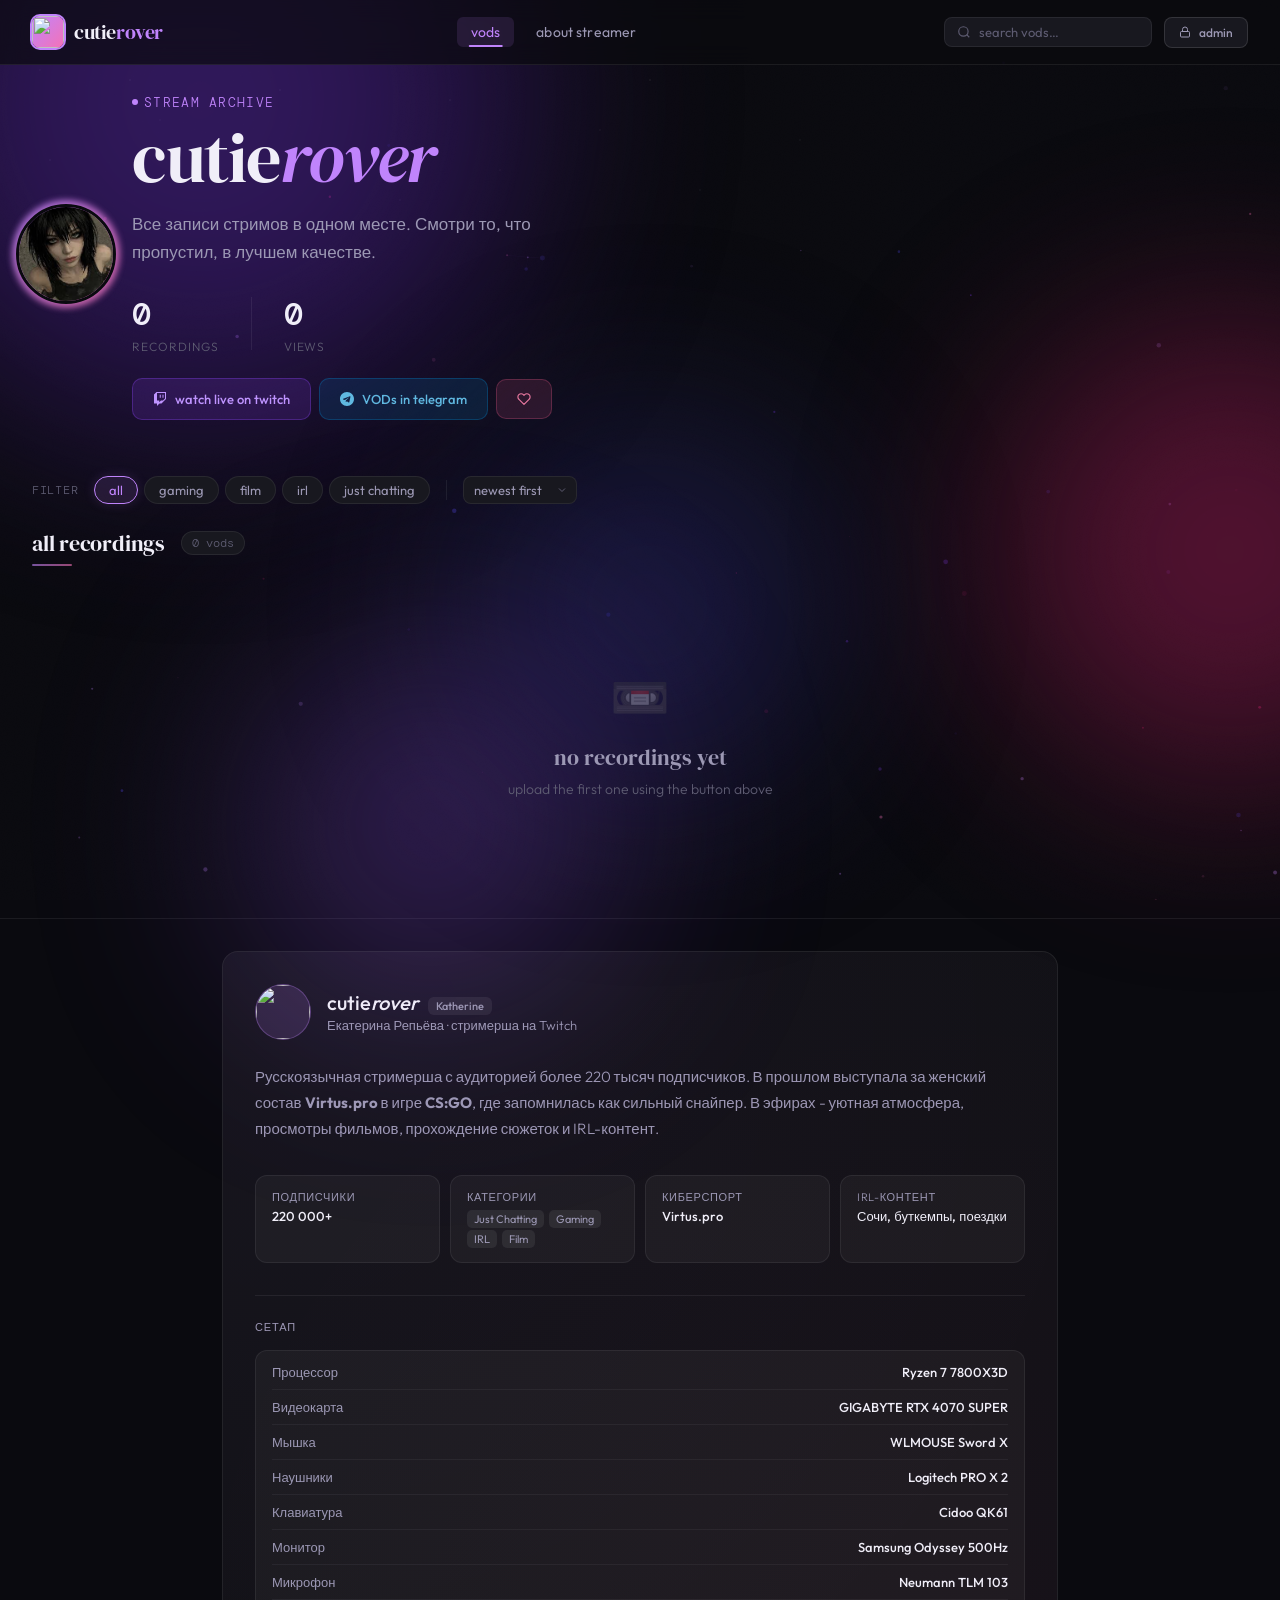
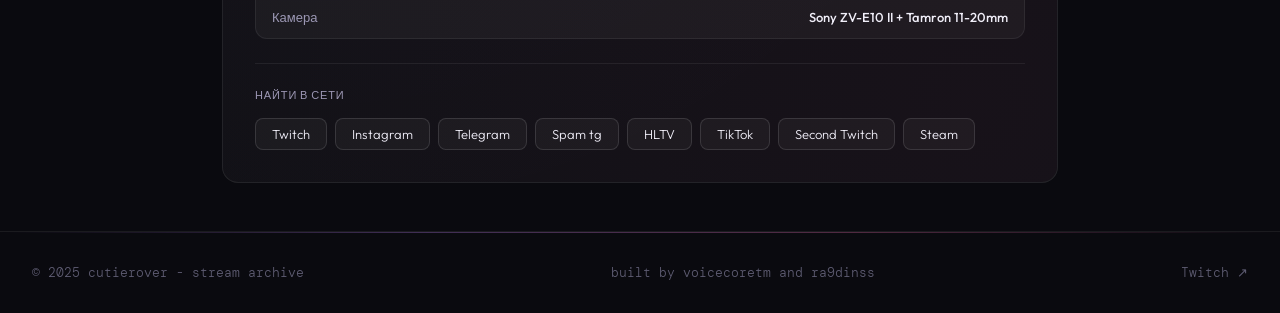
==== commit e85137d0: "Update index.html" ====
--- a/index.html
+++ b/index.html
@@ -2809,7 +2809,7 @@
     <div id="playerContainer" style="width:100%;display:flex;gap:0;border-radius:10px;overflow:hidden;background:#000;height:60vh;">
       <div style="flex:1;min-width:0;position:relative;display:flex;align-items:center;justify-content:center;">
         <video id="videoPlayer" controls style="width:100%;height:100%;display:none;" preload="metadata"></video>
-        <iframe id="iframePlayer" style="width:100%;height:100%;border:none;display:none;" allowfullscreen allow="autoplay"></iframe>
+        <iframe id="iframePlayer" style="width:100%;height:100%;border:none;display:none;" allowfullscreen allow="autoplay; fullscreen; encrypted-media; picture-in-picture"></iframe>
         <div id="playerMsg" style="color:var(--text2);font-size:14px;text-align:center;padding:20px;display:none;"></div>
       </div>
       <div id="chatPanel" style="display:none;width:320px;flex-shrink:0;border-left:1px solid var(--border);background:#0e0e10;flex-direction:column;">
@@ -3898,6 +3898,7 @@
 
   renderGrid();
   fetchTwitchData();
+  setInterval(fetchTwitchData, 60000); // обновлять Twitch каждую минуту
 }
 
 init();
@@ -3913,6 +3914,16 @@
       if (target) target.scrollIntoView({ behavior: 'smooth', block: 'start' });
     }
   });
+});
+ 
+// Горячие клавиши
+document.addEventListener('keydown', (e) => {
+  if (e.key === 'Escape') {
+    if (document.getElementById('playerOverlay').classList.contains('open')) closePlayer();
+    if (document.getElementById('modalOverlay').classList.contains('open')) closeModal();
+    if (document.getElementById('authOverlay').classList.contains('open')) closeAuthModal();
+    if (document.getElementById('supportOverlay').classList.contains('open')) closeSupport();
+  }
 });
 
 </script>
